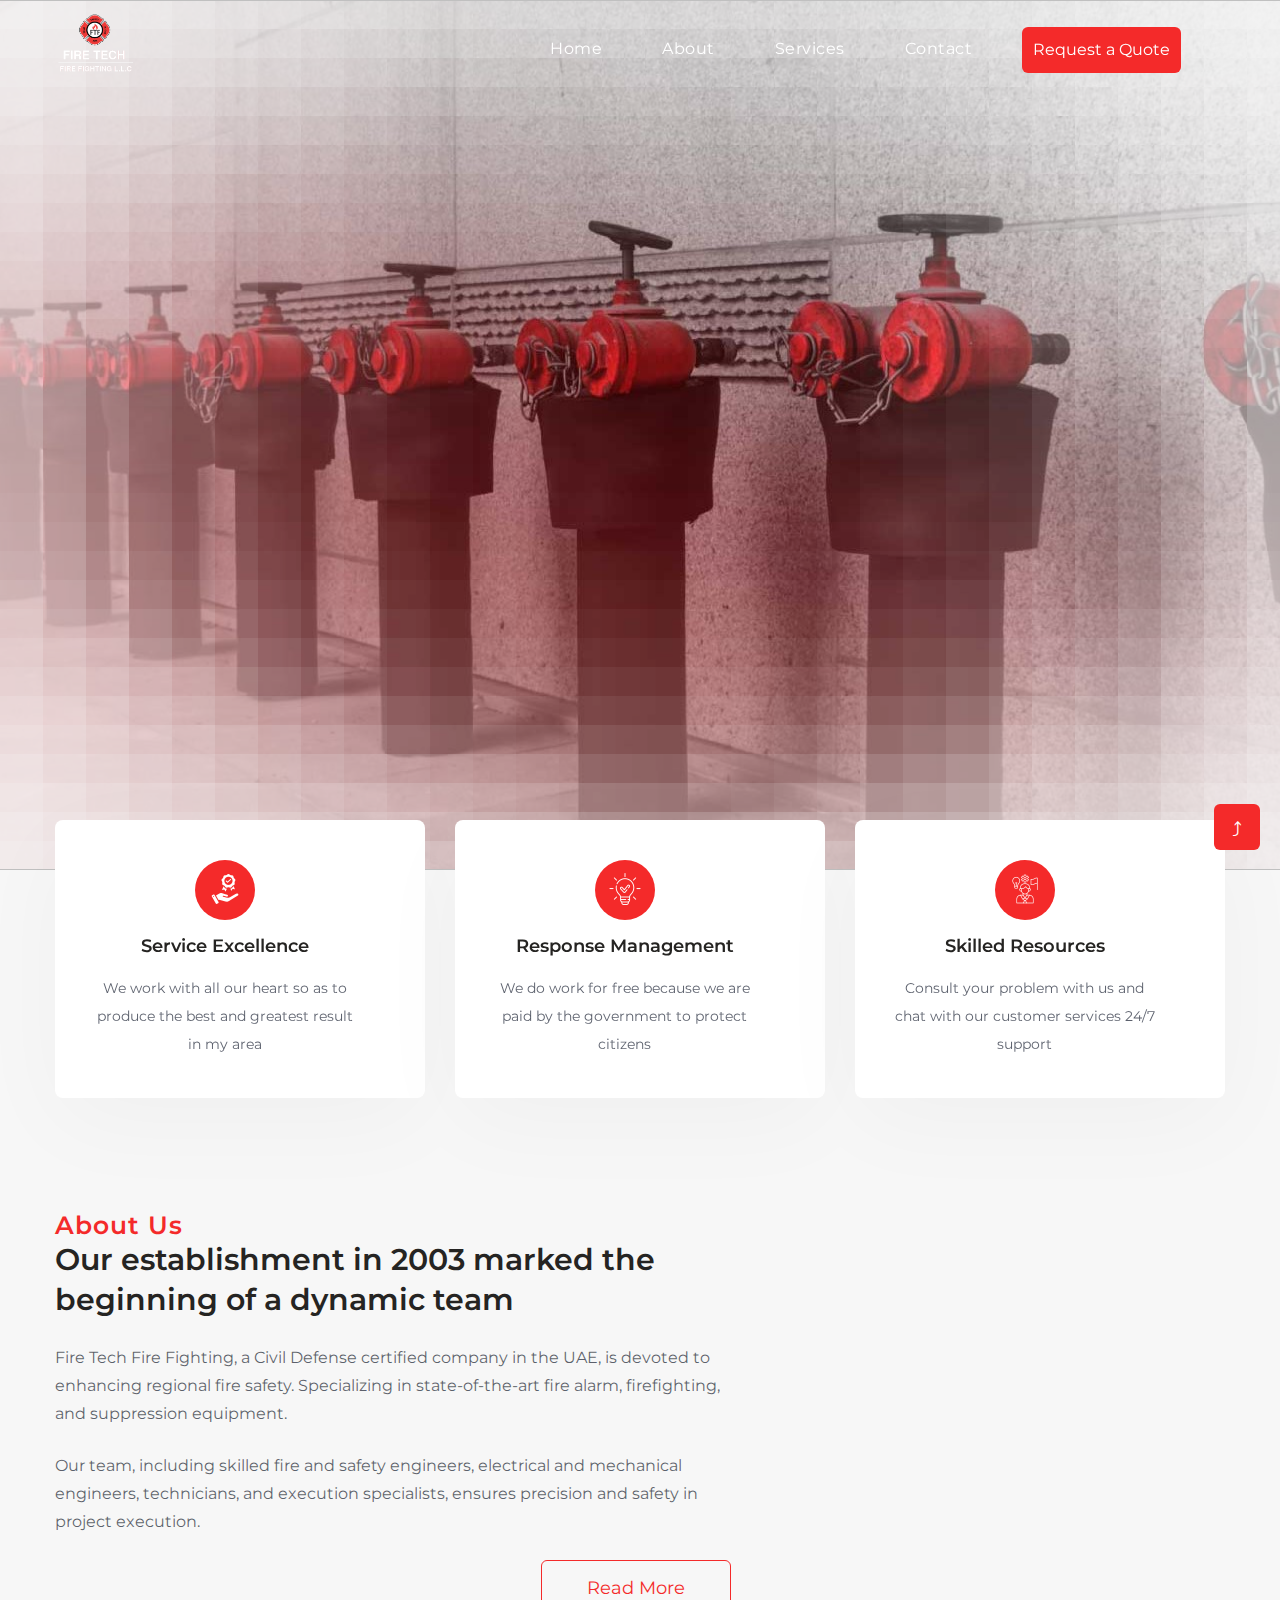
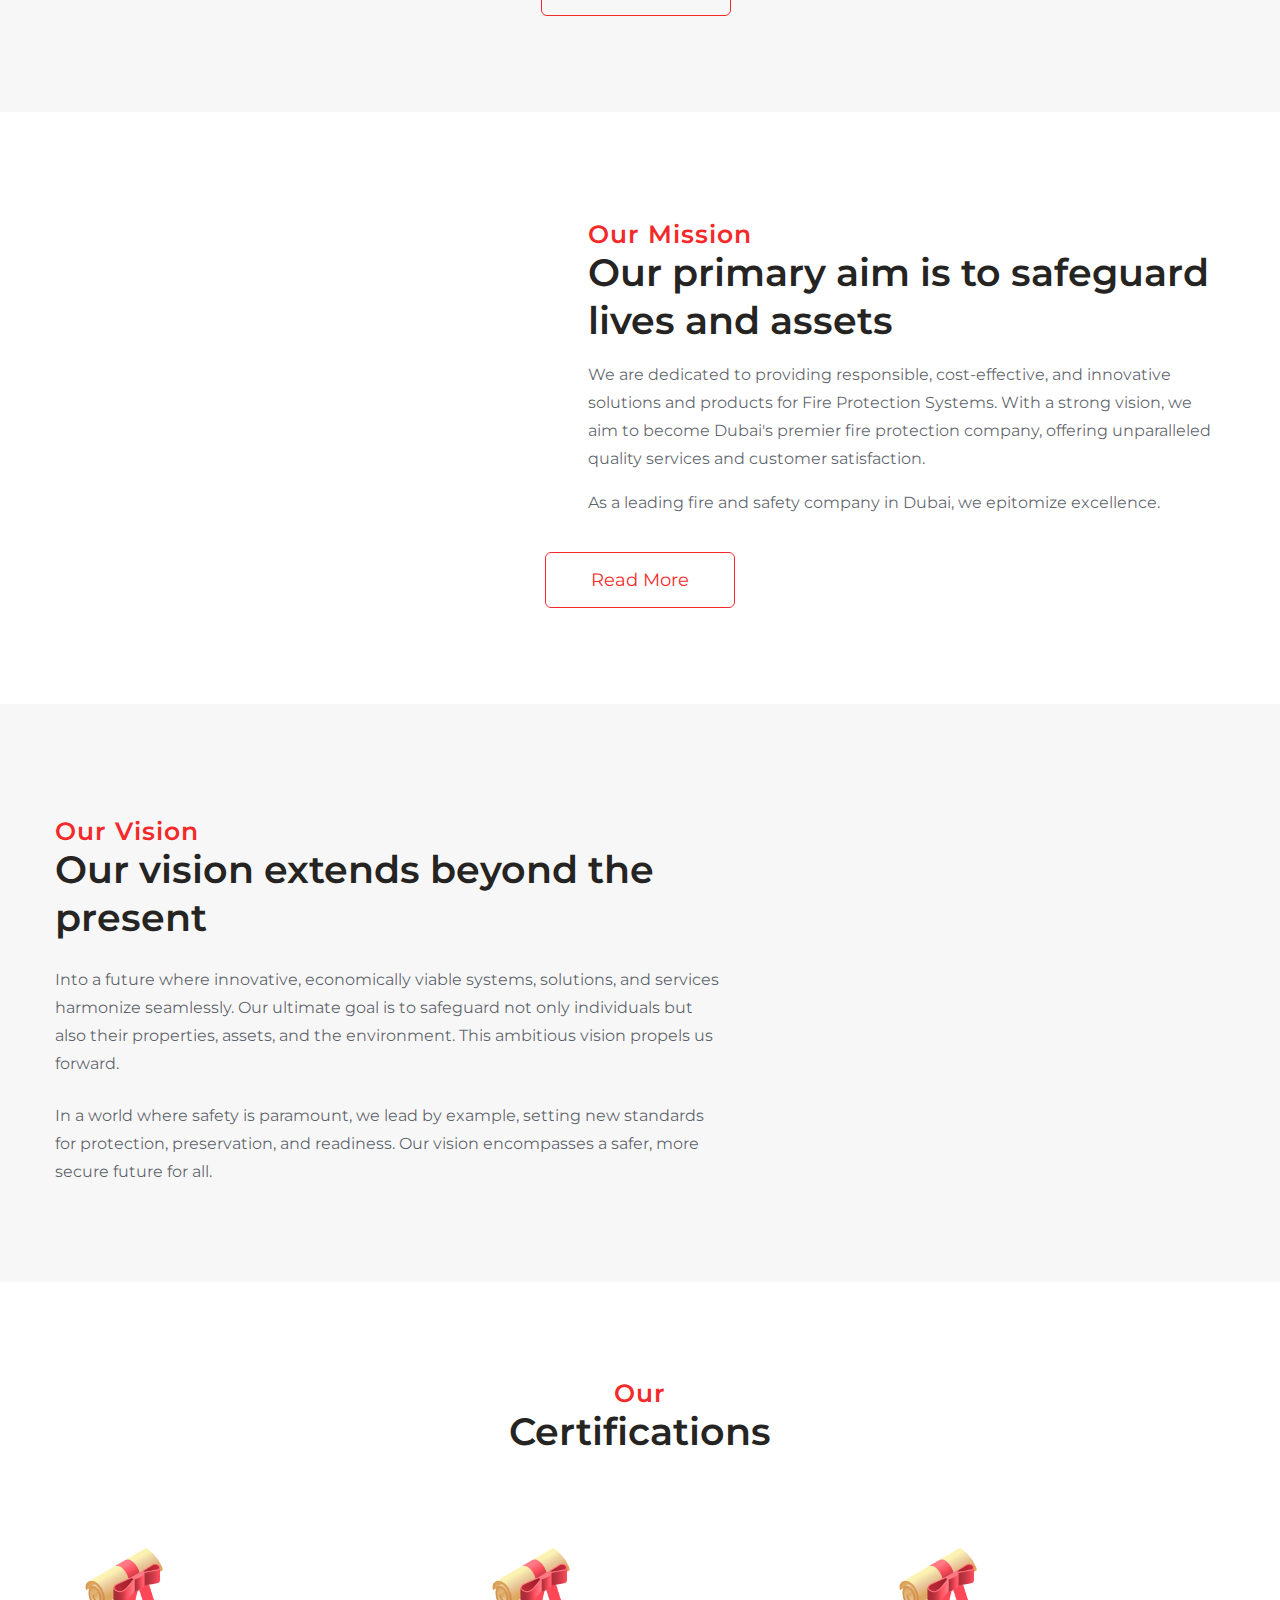
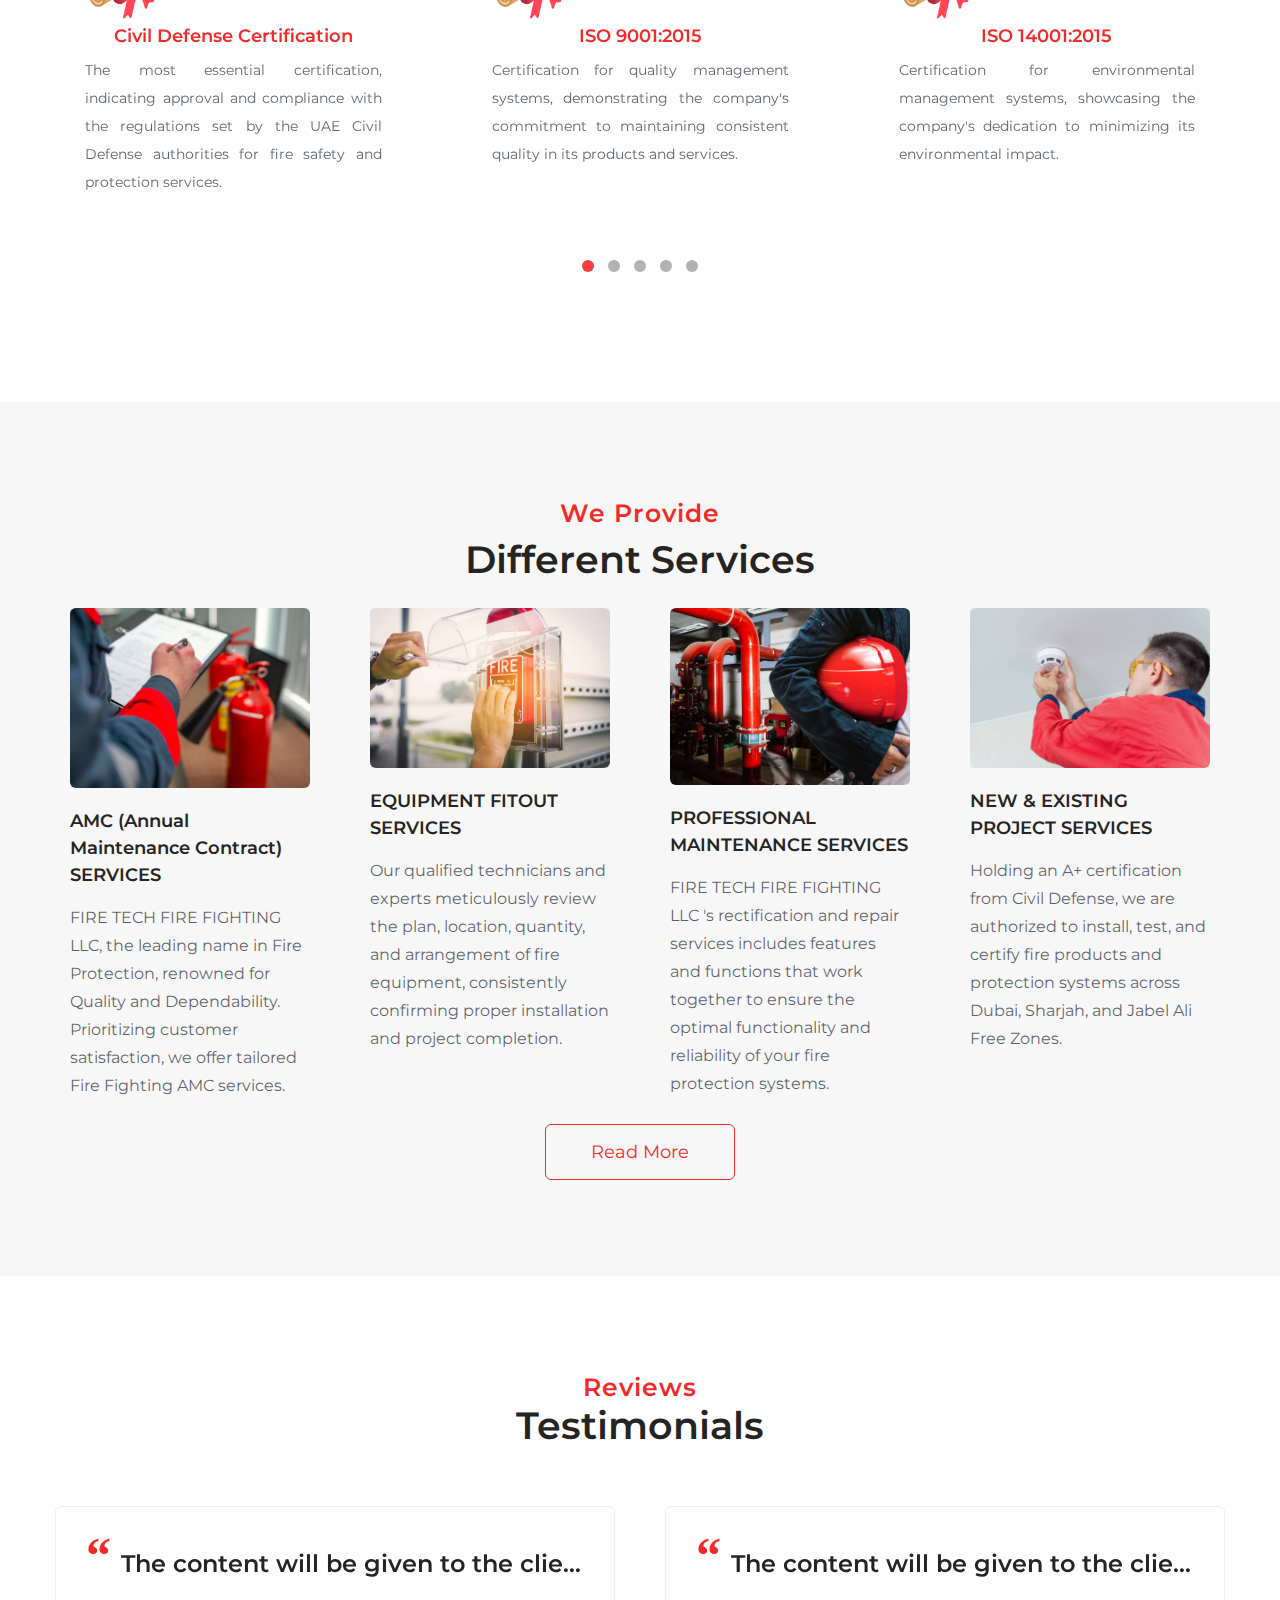
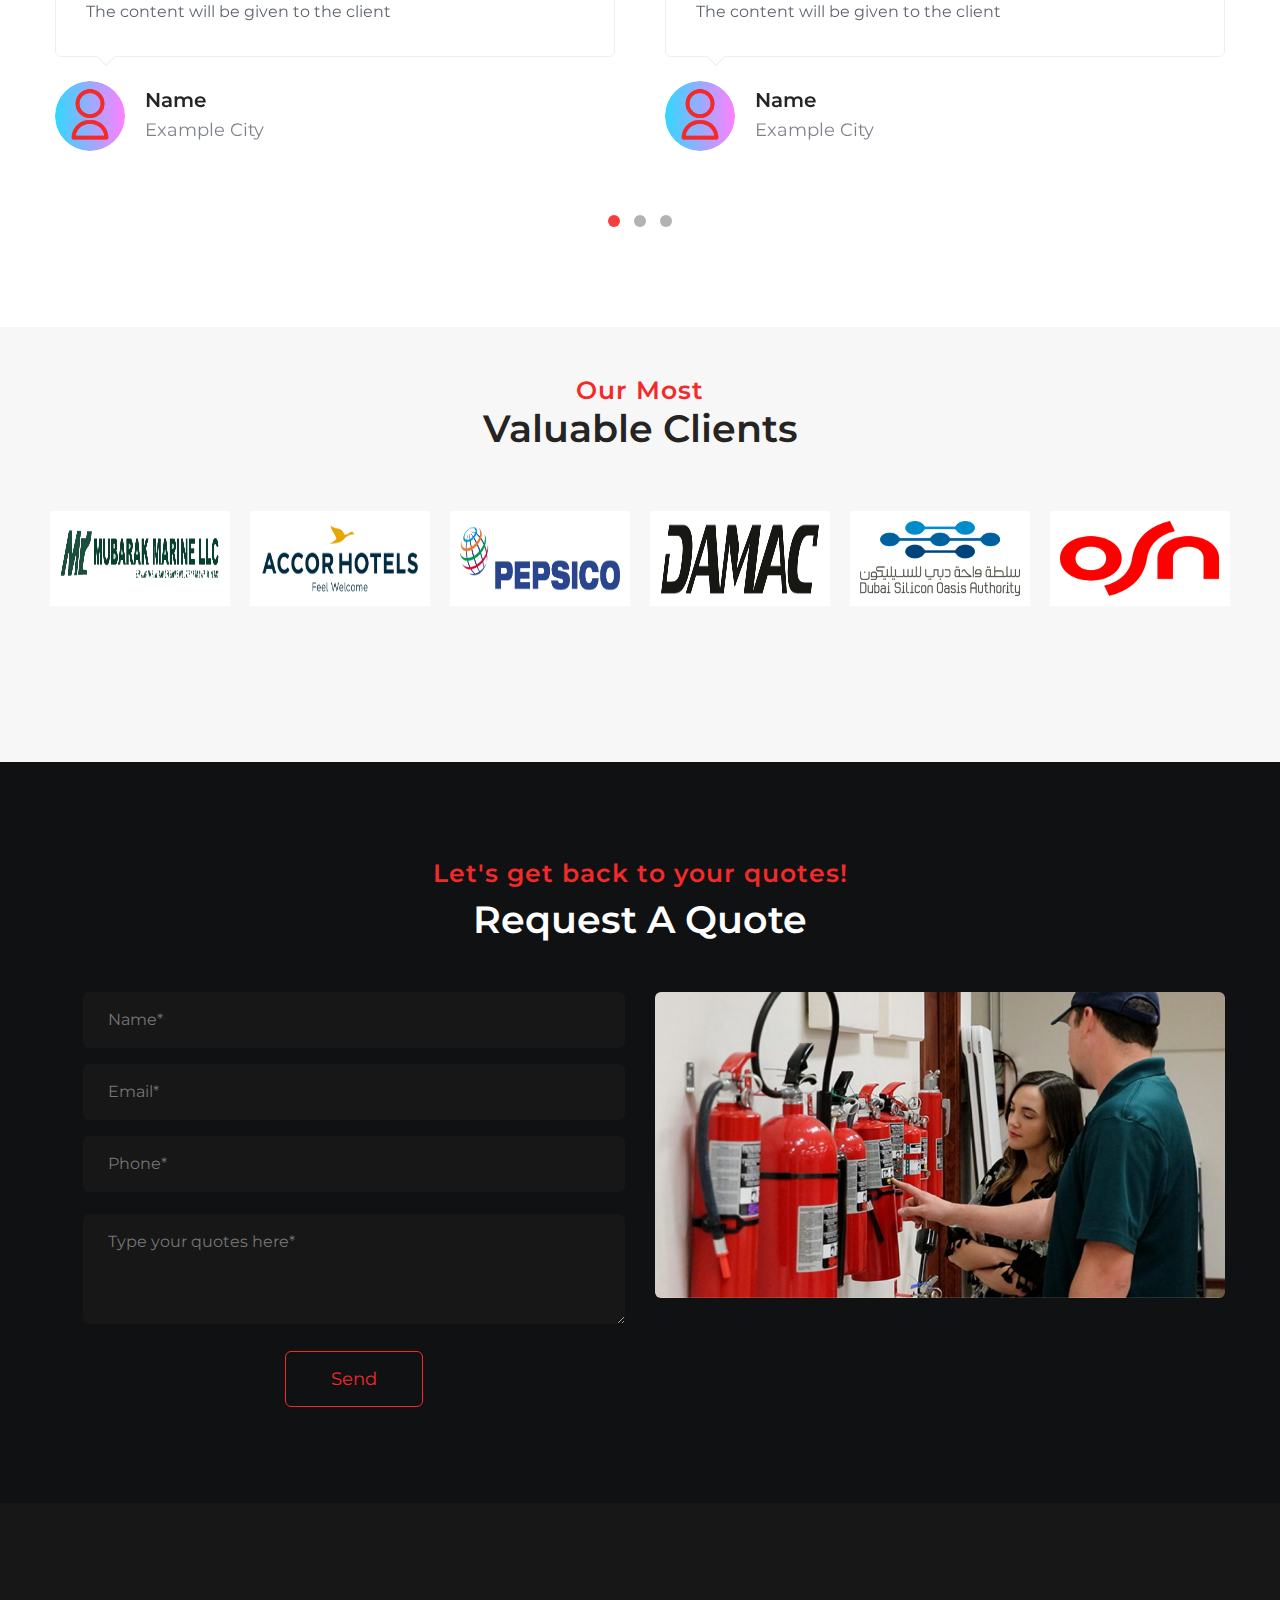
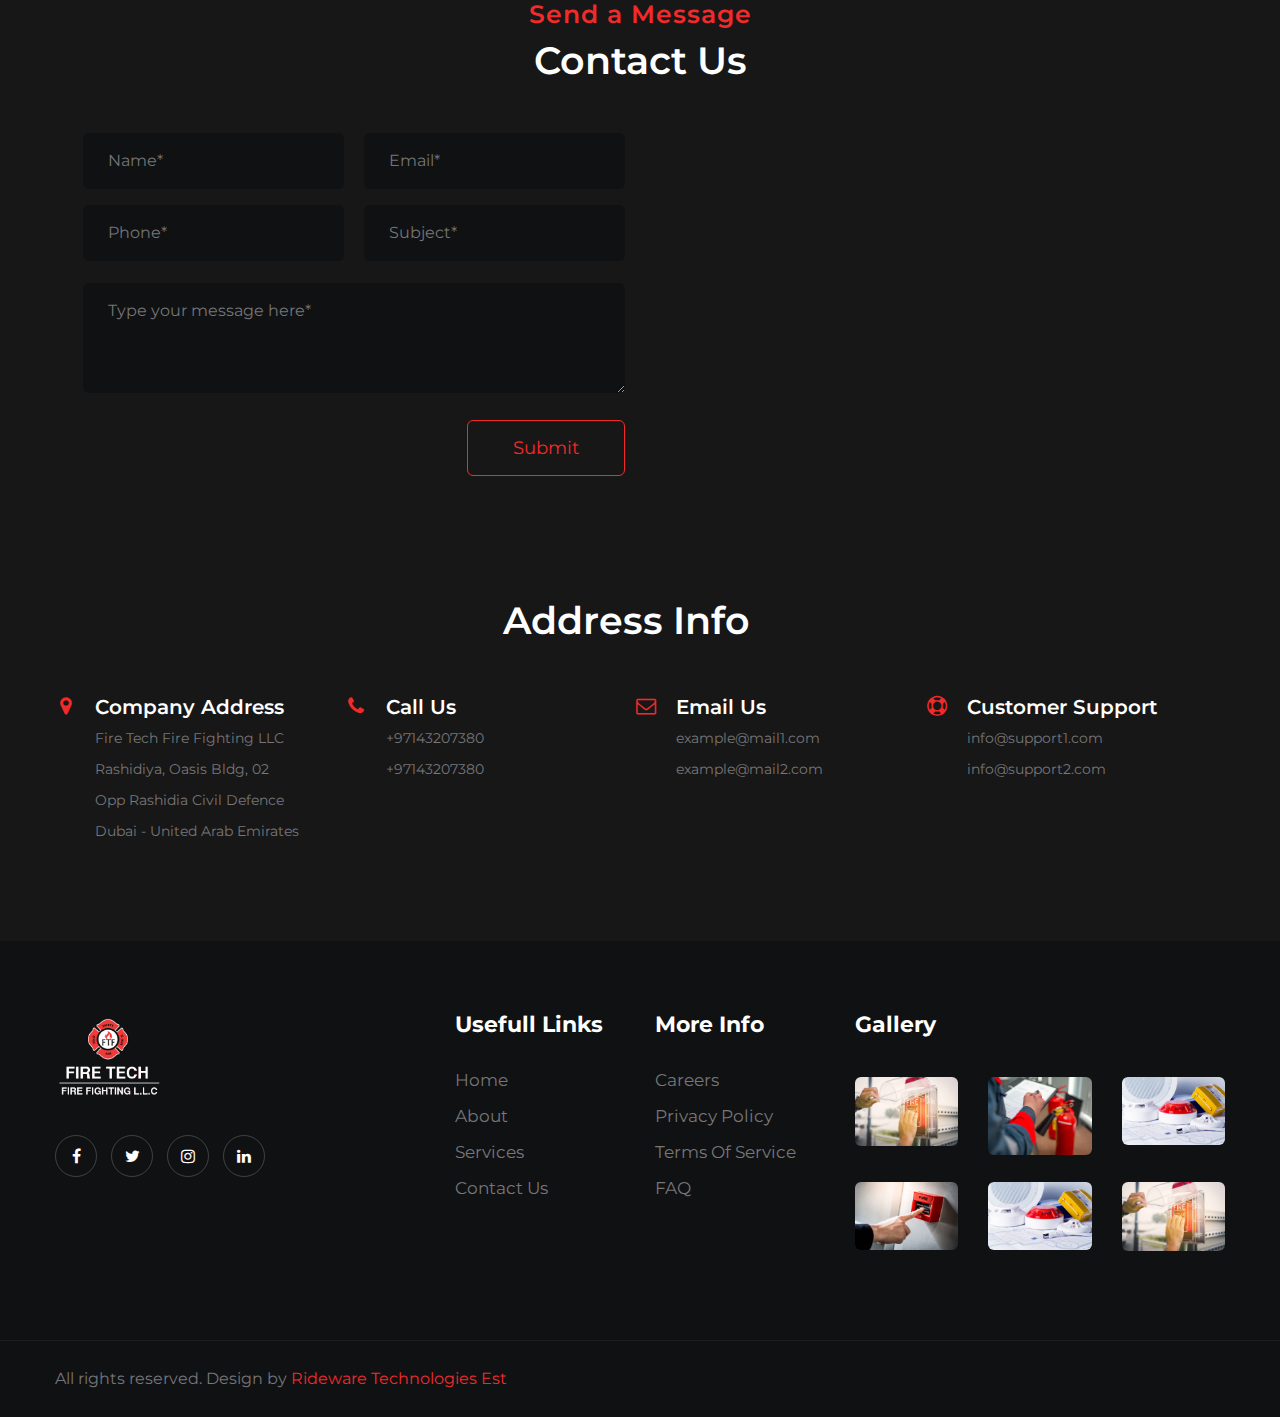
==== index.html @ 585f28ab "First Commit" ====
<!doctype html>
<html lang="zxx">

<head>
  <!-- Required meta tags -->
  <meta charset="utf-8">
  <meta name="viewport" content="width=device-width, initial-scale=1, shrink-to-fit=no">
  <title>FIRE TECH FIRE FIGHTING LLC</title>
  <!-- Template CSS -->
  <link rel="stylesheet" href="assets/css/style-starter.css">
  <link rel="stylesheet" href="assets/css/csshake.css">
  <link rel="stylesheet" href="assets/css/csshake.min.css">
  <link rel="stylesheet" href="assets/css/aos.css">
  <link href='https://fonts.googleapis.com/css?family=Montserrat' rel='stylesheet'>
  <link rel="stylesheet" href="assets/css/animate.css">
  <link rel="stylesheet" type="text/css" href="revolution/rs6.css">
  </head>

<body>
  <!--header-->
  <header id="site-header" class="w3lhny-head fixed-top drop-in-2">
    <div class="container">
      <nav class="navbar navbar-expand-lg stroke px-0">
         
  <a class="navbar-brand" href="index.html">
      <img src="assets/images/FTF.png" alt="Your logo" title="Your logo" style="height:60px;" />
  </a> 
        <button class="navbar-toggler  collapsed bg-gradient" type="button" data-toggle="collapse"
          data-target="#navbarTogglerDemo02" aria-controls="navbarTogglerDemo02" aria-expanded="false"
          aria-label="Toggle navigation">
          <span class="navbar-toggler-icon fa icon-expand fa-bars"></span>
          <span class="navbar-toggler-icon fa icon-close fa-times"></span>
        </button>

        <div class="collapse navbar-collapse" id="navbarTogglerDemo02">
          <ul class="navbar-nav ml-auto">
            <li class="nav-item ">
              <a class="nav-link" href="index.html">Home <span class="sr-only">(current)</span></a>
            </li>
            <li class="nav-item">
              <a class="nav-link" href="#about">About</a>
            </li>
            <li class="nav-item">
              <a class="nav-link" href="#services">Services</a>
            </li>
            <li class="nav-item">
              <a class="nav-link" href="#contact">Contact</a>
            </li>
             <li class="nav-item">
            <a class="btn btn-style btn-white-1  " href="#quote">Request a Quote
            </a>
          </li>
          </ul>
        </div>
                <!-- toggle switch for light and dark theme -->
        <div class="mobile-position">
          <nav class="navigation">
            <div class="theme-switch-wrapper">
              <label class="theme-switch" for="checkbox">
                <input type="checkbox" id="checkbox">
                <div class="mode-container">
                  <i class="gg-sun"></i>
                  <i class="gg-moon"></i>
                </div>
              </label>
            </div>
          </nav>
        </div>
        <!-- //toggle switch for light and dark theme -->
      </nav>
    </div>
  </header>
  <!--/header-->
  <!-- main-slider -->
            
            <div class="pbmit-slider-area">
               <!-- START Restaurant Slider REVOLUTION SLIDER 6.6.12 --><p class="rs-p-wp-fix"></p>
               <rs-module-wrap id="rev_slider_11_1_wrapper" data-alias="restaurant-slider" data-source="gallery" style="visibility:hidden;background:transparent;padding:0;margin:0px auto;margin-top:0;margin-bottom:0;">
                  <rs-module id="rev_slider_11_1" style="" data-version="6.6.12">
                     <rs-slides style="overflow: hidden; position: absolute;">

                        <rs-slide style="position: absolute;" data-key="rs-1" data-title="Slide" data-thumb="revolution/images/restaurant-slide-50x100.jpg" data-anim="p:dark;f:center;" data-in="o:0;sx:1.1;sy:1.1;m:true;row:30;col:30;" data-out="a:false;">
                           <img src="revolution/images/IMG1.jpg" alt="" title="restaurant-slide.jpg" width="1920" height="870" class="rev-slidebg tp-rs-img" data-no-retina>
      <!--
                           --><rs-layer
                              id="slider-1-slide-1-layer-0" 
                              data-type="text"
                              data-rsp_ch="on"
                              data-xy="x:l,l,l,c;xo:30px,30px,30px,0;y:m;yo:-94px,-111px,1px,0;"
                              data-text="w:normal;s:110,90,70,50;l:110,90,70,50;ls:-0.5px,0px,0px,0px;fw:300;a:left,left,left,center;"
                              data-frame_0="y:50,41,31,19;"
                              data-frame_1="st:1000;sp:1000;"
                              data-frame_999="o:0;st:w;"
                              style="z-index:8;"
                           >Reliable Safety   
                           </rs-layer><!--

                           --><rs-layer
                              id="slider-1-slide-1-layer-1" 
                              data-type="image"
                              data-rsp_ch="on"
                              data-xy="x:c;y:m;"
                              data-text="w:normal;s:20,16,12,7;l:0,20,15,9;"
                              data-dim="w:1920px,1585px,1204px,742px;h:['100%','100%','100%','100%'];"
                              data-basealign="slide"
                              data-frame_999="o:0;st:w;"
                              style="z-index:6;"
                           ><img src="revolution/images/restaurant-slider-shadow.png" alt="" class="tp-rs-img" width="1920" height="870" data-no-retina> 
                           </rs-layer><!--

                           --><rs-layer
                              id="slider-1-slide-1-layer-3" 
                              data-type="text"
                              data-rsp_ch="on"
                              data-xy="x:l,l,l,c;xo:30px,30px,30px,0;y:m;yo:22px,-6px,81px,54px;"
                              data-text="w:normal;s:110,90,70,50;l:110,90,70,50;ls:-0.5px,0px,0px,0px;fw:500;a:left,left,left,center;"
                              data-frame_0="y:50,41,31,19;"
                              data-frame_1="st:1000;sp:1000;"
                              data-frame_999="o:0;st:w;"
                              style="z-index:9;"
                           >Gear 
                           </rs-layer><!--

                           --><rs-layer
                              id="slider-1-slide-1-layer-4" 
                              data-type="text"
                              data-color="#dd9f52"
                              data-rsp_ch="on"
                              data-xy="x:l,l,l,c;xo:30px,30px,30px,0;y:m;yo:-194px,-194px,-62px,-52px;"
                              data-text="w:normal;s:40,38,34,32;l:50,48,36,42;fw:700;"
                              data-frame_0="o:1;"
                              data-frame_0_chars="d:5;y:-100%;o:0;rZ:35deg;"
                              data-frame_0_mask="u:t;"
                              data-frame_1="st:500;sp:1000;"
                              data-frame_1_chars="e:power4.inOut;d:10;rZ:0deg;"
                              data-frame_1_mask="u:t;"
                              data-frame_999="o:0;st:w;"
                              style="z-index:7;"
                           >Protecting Lives with 
                           </rs-layer><!--

                           --><rs-layer
                              id="slider-1-slide-1-layer-5" 
                              data-type="text"
                              data-rsp_ch="on"
                              data-xy="xo:50px,41px,30px,18px;y:m;yo:160px,118px,-36px,-22px;"
                              data-text="w:normal;s:22,20,15,9;l:40,38,28,17;ls:20px,20px,15px,9px;"
                              data-frame_0="sX:2;sY:2;"
                              data-frame_0_mask="u:t;"
                              data-frame_1="e:power2.out;st:1000;sp:1000;"
                              data-frame_1_mask="u:t;"
                              data-frame_999="o:0;st:w;"
                              style="z-index:10;text-transform:uppercase;"
                           ><div class="pbmit-spin-text"><div class="pbmit-spin-icon"><i class=" pbmit-base-icon-arrow-right"></i></div><svg xmlns="http://www.w3.org/2000/svg" xmlns:xlink="http://www.w3.org/1999/xlink" version="1.1" viewBox="0 0 200 200"><defs><path d="M0, 100a100, 100 0 1, 0 200, 0a100, 100 0 1, 0 -200, 0" id="txt-path"></path></defs><text><textPath startOffset="0" xlink:href="#txt-path"></textPath></text></svg></div> 
                           </rs-layer><!--
      -->           </rs-slide>

                        <rs-slide style="position: absolute;" data-key="rs-2" data-title="Slide" data-thumb="revolution/images/restaurant-slide-50x100.jpg" data-anim="p:dark;f:center;" data-in="o:0;sx:1.1;sy:1.1;m:true;row:30;col:30;" data-out="a:false;">
                           <img src="revolution/images/IMG3.jpg" alt="" title="restaurant-slide.jpg" width="1920" height="870" class="rev-slidebg tp-rs-img" data-no-retina>
      <!--
                           --><rs-layer
                              id="slider-1-slide-2-layer-0" 
                              data-type="text"
                              data-rsp_ch="on"
                              data-xy="x:l,l,l,c;xo:30px,30px,30px,0;y:m;yo:-94px,-111px,1px,0;"
                              data-text="w:normal;s:110,90,70,50;l:110,90,70,50;ls:-0.5px,0px,0px,0px;fw:300;a:left,left,left,center;"
                              data-frame_0="y:50,41,31,19;"
                              data-frame_1="st:1000;sp:1000;"
                              data-frame_999="o:0;st:w;"
                              style="z-index:8;"
                           >  Fire Safety for a
                           </rs-layer><!--

                           --><rs-layer
                              id="slider-1-slide-2-layer-1" 
                              data-type="image"
                              data-rsp_ch="on"
                              data-xy="x:c;y:m;"
                              data-text="w:normal;s:20,16,12,7;l:0,20,15,9;"
                              data-dim="w:1920px,1585px,1204px,742px;h:['100%','100%','100%','100%'];"
                              data-basealign="slide"
                              data-frame_999="o:0;st:w;"
                              style="z-index:6;"
                           ><img src="revolution/images/restaurant-slider-shadow.png" alt="" class="tp-rs-img" width="1920" height="870" data-no-retina> 
                           </rs-layer><!--

                           --><rs-layer
                              id="slider-1-slide-2-layer-3" 
                              data-type="text"
                              data-rsp_ch="on"
                              data-xy="x:l,l,l,c;xo:30px,30px,30px,0;y:m;yo:22px,-6px,81px,54px;"
                              data-text="w:normal;s:110,90,70,50;l:110,90,70,50;ls:-0.5px,0px,0px,0px;fw:500;a:left,left,left,center;"
                              data-frame_0="y:50,41,31,19;"
                              data-frame_1="st:1000;sp:1000;"
                              data-frame_999="o:0;st:w;"
                              style="z-index:9;"
                           >Secure Tomorrow
                           </rs-layer><!--

                           --><rs-layer
                              id="slider-1-slide-2-layer-4" 
                              data-type="text"
                              data-color="#dd9f52"
                              data-rsp_ch="on"
                              data-xy="x:l,l,l,c;xo:30px,30px,30px,0;y:m;yo:-194px,-194px,-62px,-52px;"
                              data-text="w:normal;s:40,38,34,32;l:50,48,36,42;fw:700;"
                              data-frame_0="o:1;"
                              data-frame_0_chars="d:5;y:-100%;o:0;rZ:35deg;"
                              data-frame_0_mask="u:t;"
                              data-frame_1="st:500;sp:1000;"
                              data-frame_1_chars="e:power4.inOut;d:10;rZ:0deg;"
                              data-frame_1_mask="u:t;"
                              data-frame_999="o:0;st:w;"
                              style="z-index:7;"
                           >Delivering Advanced
                           </rs-layer><!--

                           --><rs-layer
                              id="slider-1-slide-2-layer-5" 
                              data-type="text"
                              data-rsp_ch="on"
                              data-xy="xo:50px,41px,30px,18px;y:m;yo:160px,118px,-36px,-22px;"
                              data-text="w:normal;s:22,20,15,9;l:40,38,28,17;ls:20px,20px,15px,9px;"
                              data-frame_0="sX:2;sY:2;"
                              data-frame_0_mask="u:t;"
                              data-frame_1="e:power2.out;st:1000;sp:1000;"
                              data-frame_1_mask="u:t;"
                              data-frame_999="o:0;st:w;"
                              style="z-index:10;text-transform:uppercase;"
                           ><div class="pbmit-spin-text"><div class="pbmit-spin-icon"><i class=" pbmit-base-icon-arrow-right"></i></div><svg xmlns="http://www.w3.org/2000/svg" xmlns:xlink="http://www.w3.org/1999/xlink" version="1.1" viewBox="0 0 200 200"><defs><path d="M0, 100a100, 100 0 1, 0 200, 0a100, 100 0 1, 0 -200, 0" id="txt-path1"></path></defs><text><textPath startOffset="0" xlink:href="#txt-path1"> Best Quality Foods </textPath></text></svg></div> 
                           </rs-layer><!--
      -->           </rs-slide>

                    <rs-slide style="position: absolute;" data-key="rs-3" data-title="Slide" data-thumb="revolution/images/restaurant-slide-50x100.jpg" data-anim="p:dark;f:center;" data-in="o:0;sx:1.1;sy:1.1;m:true;row:30;col:30;" data-out="a:false;">
                           <img src="revolution/images/IMG2.jpg" alt="" title="restaurant-slide.jpg" width="1920" height="870" class="rev-slidebg tp-rs-img" data-no-retina>
      <!--
                           --><rs-layer
                              id="slider-1-slide-3-layer-0" 
                              data-type="text"
                              data-rsp_ch="on"
                              data-xy="x:l,l,l,c;xo:30px,30px,30px,0;y:m;yo:-94px,-111px,1px,0;"
                              data-text="w:normal;s:110,90,70,50;l:110,90,70,50;ls:-0.5px,0px,0px,0px;fw:300;a:left,left,left,center;"
                              data-frame_0="y:50,41,31,19;"
                              data-frame_1="st:1000;sp:1000;"
                              data-frame_999="o:0;st:w;"
                              style="z-index:8;"
                           >for Your Security
                           </rs-layer><!--

                           --><rs-layer
                              id="slider-1-slide-3-layer-1" 
                              data-type="image"
                              data-rsp_ch="on"
                              data-xy="x:c;y:m;"
                              data-text="w:normal;s:20,16,12,7;l:0,20,15,9;"
                              data-dim="w:1920px,1585px,1204px,742px;h:['100%','100%','100%','100%'];"
                              data-basealign="slide"
                              data-frame_999="o:0;st:w;"
                              style="z-index:6;"
                           ><img src="revolution/images/restaurant-slider-shadow.png" alt="" class="tp-rs-img" width="1920" height="870" data-no-retina> 
                           </rs-layer><!--

                           --><rs-layer
                              id="slider-1-slide-3-layer-3" 
                              data-type="text"
                              data-rsp_ch="on"
                              data-xy="x:l,l,l,c;xo:30px,30px,30px,0;y:m;yo:22px,-6px,81px,54px;"
                              data-text="w:normal;s:110,90,70,50;l:110,90,70,50;ls:-0.5px,0px,0px,0px;fw:500;a:left,left,left,center;"
                              data-frame_0="y:50,41,31,19;"
                              data-frame_1="st:1000;sp:1000;"
                              data-frame_999="o:0;st:w;"
                              style="z-index:9;"
                           > 
                           </rs-layer><!--

                           --><rs-layer
                              id="slider-1-slide-3-layer-4" 
                              data-type="text"
                              data-color="#dd9f52"
                              data-rsp_ch="on"
                              data-xy="x:l,l,l,c;xo:30px,30px,30px,0;y:m;yo:-194px,-194px,-62px,-52px;"
                              data-text="w:normal;s:40,38,34,32;l:50,48,36,42;fw:700;"
                              data-frame_0="o:1;"
                              data-frame_0_chars="d:5;y:-100%;o:0;rZ:35deg;"
                              data-frame_0_mask="u:t;"
                              data-frame_1="st:500;sp:1000;"
                              data-frame_1_chars="e:power4.inOut;d:10;rZ:0deg;"
                              data-frame_1_mask="u:t;"
                              data-frame_999="o:0;st:w;"
                              style="z-index:7;"
                           >Quality Fire Equipment 
                           </rs-layer><!--

                           --><rs-layer
                              id="slider-1-slide-3-layer-5" 
                              data-type="text"
                              data-rsp_ch="on"
                              data-xy="xo:50px,41px,30px,18px;y:m;yo:160px,118px,-36px,-22px;"
                              data-text="w:normal;s:22,20,15,9;l:40,38,28,17;ls:20px,20px,15px,9px;"
                              data-frame_0="sX:2;sY:2;"
                              data-frame_0_mask="u:t;"
                              data-frame_1="e:power2.out;st:1000;sp:1000;"
                              data-frame_1_mask="u:t;"
                              data-frame_999="o:0;st:w;"
                              style="z-index:10;"
                           ><div class="pbmit-spin-text"><div class="pbmit-spin-icon"><i class=" pbmit-base-icon-arrow-right"></i></div><svg xmlns="http://www.w3.org/2000/svg" xmlns:xlink="http://www.w3.org/1999/xlink" version="1.1" viewBox="0 0 200 200"><defs><path d="M0, 100a100, 100 0 1, 0 200, 0a100, 100 0 1, 0 -200, 0" id="txt-path1"></path></defs><text><textPath startOffset="0" xlink:href="#txt-path1"> Best Quality Foods </textPath></text></svg></div> 
                           </rs-layer><!--
      -->           </rs-slide>
                     </rs-slides>
                  </rs-module>
                  <script>
                     
                  </script>
      <script>
            if(typeof revslider_showDoubleJqueryError === "undefined") {function revslider_showDoubleJqueryError(sliderID) {console.log("You have some jquery.js library include that comes after the Slider Revolution files js inclusion.");console.log("To fix this, you can:");console.log("1. Set 'Module General Options' -> 'Advanced' -> 'jQuery & OutPut Filters' -> 'Put JS to Body' to on");console.log("2. Find the double jQuery.js inclusion and remove it");return "Double Included jQuery Library";}}
      </script>
               </rs-module-wrap>
               <!-- END REVOLUTION SLIDER -->
</div>
  <!-- /main-slider -->

  <!-- home page block1 -->
  <section id="about" class="home-services pt-lg-0">
    <div class="container">
      <div class="row">
          <div class="col-lg-4 col-md-6 col-sm-12 ">
          <div class="box-wrap">
            <div class="box-wrap-grid">
              <div class="info">
                <div class="icon">
                <img src="assets/images/service.png">
                </div>
                <h4 class="mt-3">Service Excellence</a></h4>
                <p class="mt-3">We work with all our heart so as to produce the  best and greatest result in my area</p>
              </div>
            </div>            
          </div>
        </div>
        <div class="col-lg-4 col-md-6 col-sm-12 mt-md-0 mt-4 ">
          <div class="box-wrap">
            <div class="box-wrap-grid">
              <div class="info">
                <div class="icon">
               <img src="assets/images/lightbulb.png">
                </div>
                <h4 class="mt-3">Response Management</h4>
                 <p class="mt-3">We do work for free because we are paid by the government to protect citizens</p>
              </div>
            </div>          
          </div>
        </div>
        <div class="col-lg-4 col-md-6 col-sm-12 mt-lg-0 mt-4 ">
          <div class="box-wrap">
            <div class="box-wrap-grid">
              <div class="info">
                <div class="icon">
                <img src="assets/images/skills.png">
                </div>
                <h4 class="mt-3">Skilled Resources</h4>
                <p class="mt-3">Consult your problem with us and chat with our customer services 24/7 support</p>
              </div>
            </div>
            
          </div>
        </div>
      </div>
    </div>
  </section>
  <!-- //home page block1 -->

  <!-- about page about section -->
  <section class="w3l-index3" id="about">
    <div class="midd-w3 py-5">
      <div class="container py-lg-5 py-md-3">
        <div class="row">
          <div class="col-lg-7 mb-lg-0 mb-md-5 mb-4 align-self order-2 order-md-1 mt-3">
            <h6 class="title-subhny">About Us</h6>
            <h3 class="title-left mx-0">Our establishment in 2003 marked the beginning of a dynamic team</h3>
            <p class="mt-md-4 mt-3">Fire Tech Fire Fighting, a Civil Defense certified company in the UAE, is devoted to enhancing regional fire safety. Specializing in state-of-the-art fire alarm, firefighting, and suppression equipment.</p>
            <p class="mt-md-4 mt-3">Our team, including skilled fire and safety engineers, electrical and mechanical engineers, technicians, and execution specialists, ensures precision and safety in project execution.</p>
          </div>
          <div class="col-lg-5 mt-lg-0 mt-4  order-1 order-md-2" data-aos="fade-up"data-aos-easing="linear"data-aos-duration="1500">
            <div class="position-relative">
              <img src="assets/images/inspection.jpg" alt="" class="radius-image-full img-fluid">
            </div>
          </div>
        </div>
        <div class="text-center">
           <a class="btn btn-style btn-primary  mt-4 mr-2" href="#about1"> Read More</a>
        </div>
      </div>
    </div>
  </section>

  <section class="w3l-index2" id="about1">
    <div class="midd-w3 py-5">
      <div class="container py-lg-5 py-md-4 py-2">
        <div class="row">
          <div class="col-lg-5 left-wthree-img" data-aos="fade-up"data-aos-easing="linear"data-aos-duration="1500">
            <div class="position-relative">
              <img src="assets/images/istockphoto.jpg" alt="" class="radius-image-full img-fluid">
            </div>
          </div>
          <div class="col-lg-7 mt-lg-0 mt-5 pl-lg-5 align-self">
            <h6 class="title-subhny">Our Mission</h6>
            <h3 class="title-w3l">Our primary aim is to safeguard lives and assets</h3>
            <p class="mt-3">We are dedicated to providing responsible, cost-effective, and innovative solutions and products for Fire Protection Systems.
              With a strong vision, we aim to become Dubai's premier fire protection company, offering unparalleled quality services and customer satisfaction.
            </p>
            <p class="mt-3">As a leading fire and safety company in Dubai, we epitomize excellence.</p>           
          </div>
        </div>
        <div class="text-center">
         <a href="#about2" class="btn btn-style btn-primary mt-4">Read More</a>
         </div>
      </div>
    </div>
  </section>

    <section class="w3l-index3" id="about2">
    <div class="midd-w3 py-5">
      <div class="container py-lg-5 py-md-3">
        <div class="row">
          <div class="col-lg-7 mb-lg-0 mb-md-5 mb-4 align-self order-2 order-md-1 mt-3">
            <h6 class="title-subhny">Our Vision</h6>
            <h3 class="title-w3l">Our vision extends beyond the present</h3>
            <p class="mt-md-4 mt-3">Into a future where innovative, economically viable systems, solutions, and services harmonize seamlessly. Our ultimate goal is to safeguard not only individuals but also their properties, assets, and the environment. This ambitious vision propels us forward.</p>
            <p class="mt-md-4 mt-3">In a world where safety is paramount, we lead by example, setting new standards <br>for protection, preservation, and readiness. Our vision encompasses a safer, more secure future for all.</p>
          </div>
          <div class="col-lg-5 mt-lg-0 mt-4 order-1 order-md-2" data-aos="fade-up"data-aos-easing="linear"data-aos-duration="1500">
            <div class="position-relative">
              <img src="assets/images/detector.jpg" alt="" class="radius-image-full img-fluid">
            </div>
          </div>
        </div>
      </div>
    </div>
  </section>
  <!-- //about page about section -->

  <!-- certificate section -->
  <section class="w3l-clients-1 w3l-test pb-5">
    <div class="midd-w3 py-5">
      <div class="container py-lg-5 py-md-4 pt-2 pb-5">
        <h6 class="title-subhny text-center">Our</h6>
        <h3 class="title-w3l text-center mb-md-5 mb-4">Certifications</h3>
        <div id="owl-demo22" class="owl-carousel owl-theme mt-4 py-md-2 mb-md-4">
          <div class="item">
            <div class="testimonial-content">
              <div class="testimonial-1">
                <div class="bottom-info">
                <a class="comment-img" href="#url"><img src="assets/images/diploma.png" class="img-responsive"
                    alt="placeholder image"></a>
              </div>
                <h4 class="mt-1">Civil Defense Certification</h4>
                <p class="mt-2"> The most essential certification, indicating approval and compliance 
                with the regulations set by the UAE Civil Defense authorities for fire safety and protection 
                services.</p>
              
              </div>
            </div>
          </div>
             <div class="item">
            <div class="testimonial-content">
              <div class="testimonial-1">
                 <div class="bottom-info">
                <a class="comment-img" href="#url"><img src="assets/images/diploma.png" class="img-responsive"
                    alt="placeholder image"></a>
              </div>
                <h4 class="mt-1">ISO 9001:2015</h4>
                <p class="mt-2"> Certification for quality management systems, demonstrating the company's 
                commitment to maintaining consistent quality in its products and services.</p>
                
              </div>
            </div>
          </div>
            <div class="item">
            <div class="testimonial-content">
              <div class="testimonial-1">
                 <div class="bottom-info">
                <a class="comment-img" href="#url"><img src="assets/images/diploma.png" class="img-responsive"
                    alt="placeholder image"></a>
              </div>
                <h4 class="mt-1">ISO 14001:2015</h4>
                <p class="mt-2">Certification for environmental management systems, showcasing the 
                company's dedication to minimizing its environmental impact.</p>
               
              </div>
            </div>
          </div>
            <div class="item">
            <div class="testimonial-content">
              <div class="testimonial-1">
                 <div class="bottom-info">
                <a class="comment-img" href="#url"><img src="assets/images/diploma.png" class="img-responsive"
                    alt="placeholder image"></a>
              </div>
                <h4 class="mt-1">OHSAS 18001 or ISO 45001</h4>
                <p class="mt-2">Certification for occupational health and safety management 
                systems, highlighting the company's commitment to ensuring a safe work environment for its 
                employees.</p>
                
              </div>
            </div>
          </div>
            <div class="item">
            <div class="testimonial-content">
              <div class="testimonial-1">
                 <div class="bottom-info">
                <a class="comment-img" href="#url"><img src="assets/images/diploma.png" class="img-responsive"
                    alt="placeholder image"></a>
              </div>
                <h4 class="mt-1">ISO 14001:2015</h4>
                <p class="mt-2">Certification for environmental management systems, demonstrating the company's efforts to minimize its environmental footprint.</p>
                
              </div>
            </div>
          </div>
             <div class="item">
            <div class="testimonial-content">
              <div class="testimonial-1">
                 <div class="bottom-info">
                <a class="comment-img" href="#url"><img src="assets/images/diploma.png" class="img-responsive"
                    alt="placeholder image"></a>
              </div>
                <h4 class="mt-1">NFPA Membership</h4>
                <p class="mt-2"> Membership in the National Fire Protection Association, an international 
                organization dedicated to fire safety standards and codes.</p>
                
              </div>
            </div>
          </div>
         <div class="item">
            <div class="testimonial-content">
              <div class="testimonial-1">
                 <div class="bottom-info">
                <a class="comment-img" href="#url"><img src="assets/images/diploma.png" class="img-responsive"
                    alt="placeholder image"></a>
              </div>
                <h4 class="mt-1">UL Listing</h4>
                <p class="mt-2"> Certification from Underwriters Laboratories, signifying that the company's fire 
                protection equipment meets safety and performance standards.</p>
               
              </div>
            </div>
          </div>
             <div class="item">
            <div class="testimonial-content">
              <div class="testimonial-1">
                 <div class="bottom-info">
                <a class="comment-img" href="#url"><img src="assets/images/diploma.png" class="img-responsive"
                    alt="placeholder image"></a>
              </div>
                <h4 class="mt-1">Manufacturer's Certifications</h4>
                <p class="mt-2">Certifications from equipment manufacturers, indicating the 
                company's authorization to install, service, and maintain specific fire safety products.</p>
                
              </div>
            </div>
          </div>
             <div class="item">
            <div class="testimonial-content">
              <div class="testimonial-1">
                 <div class="bottom-info ">
                <a class="comment-img" href="#url"><img src="assets/images/diploma.png" class="img-responsive"
                    alt="placeholder image"></a>
              </div>
                <h4 class="mt-1">Fire Protection Association Membership</h4>
                <p class="mt-2"> Membership in the FPA, which promotes fire safety awareness and best practices.</p>
               
              </div>
            </div>
          </div>
            <div class="item">
            <div class="testimonial-content">
              <div class="testimonial-1">
                 <div class="bottom-info">
                <a class="comment-img" href="#url"><img src="assets/images/diploma.png" class="img-responsive"
                    alt="placeholder image"></a>
              </div>
                <h4 class="mt-1">IOSH Membership</h4>
                <p class="mt-2"> Membership in the Institution of Occupational Safety and Health, 
                demonstrating the company's commitment to workplace safety.</p>
                
              </div>
            </div>
          </div>
             <div class="item">
            <div class="testimonial-content">
              <div class="testimonial-1">
                 <div class="bottom-info">
                <a class="comment-img" href="#url"><img src="assets/images/diploma.png" class="img-responsive"
                    alt="placeholder image"></a>
              </div>
                <h4 class="mt-1">NEBOSH Certification</h4>
                <p class="mt-2"> Certification from the National Examination Board in Occupational Safety 
                and Health, indicating expertise in health and safety management.</p>
                
              </div>
            </div>
          </div>
            <div class="item">
            <div class="testimonial-content">
              <div class="testimonial-1">
                 <div class="bottom-info">
                <a class="comment-img" href="#url"><img src="assets/images/diploma.png" class="img-responsive"
                    alt="placeholder image"></a>
              </div>
                <h4 class="mt-1">Dubai Chamber Membership</h4>
                <p class="mt-2">  Membership in the Dubai Chamber of Commerce and Industry, 
                showcasing the company's involvement in the local business community.</p>
                
              </div>
            </div>
          </div>
             <div class="item">
            <div class="testimonial-content">
              <div class="testimonial-1">
                 <div class="bottom-info">
                <a class="comment-img" href="#url"><img src="assets/images/diploma.png" class="img-responsive"
                    alt="placeholder image"></a>
              </div>
                <h4 class="mt-1">Emergency Response Training Certification</h4>
                <p class="mt-2"> Certifications for training programs related to emergency response, first aid, and firefighting.</p>
                
              </div>
            </div>
          </div>
             <div class="item">
            <div class="testimonial-content">
              <div class="testimonial-1">
                 <div class="bottom-info">
                <a class="comment-img" href="#url"><img src="assets/images/diploma.png" class="img-responsive"
                    alt="placeholder image"></a>
              </div>
                <h4 class="mt-1"> Qualified Fire Safety Engineer</h4>
                <p class="mt-2"> Certification for engineers who specialize in fire safety, demonstrating their expertise in designing and implementing fire protection systems.</p>
                
              </div>
            </div>
          </div>
             <div class="item">
            <div class="testimonial-content">
              <div class="testimonial-1">
                 <div class="bottom-info">
                <a class="comment-img" href="#url"><img src="assets/images/diploma.png" class="img-responsive"
                    alt="placeholder image"></a>
              </div>
                <h4 class="mt-1">Contractor Classification</h4>
                <p class="mt-2"> Classification by the UAE's relevant authorities indicating the 
                company's capability to undertake fire protection and safety projects of a specific size or 
                complexity.</p>
                
              </div>
            </div>
          </div>
        </div>
      </div>
    </div>
  </section>
  <!--  certificate section -->


  <!--services-->
  <section class="w3l-text-11 py-5" id="services">
    <div class="container py-lg-5 py-md-4 py-2">
      <span class="title-subhny text-center mb-2">We Provide</span>
      <h3 class="title-w3l text-center mb-4">Different Services</h3>
      <div class="row text11-content">

        <div class="col-md-3 item mt-lg-0 mt-5">
          <div class="card">
            <div class="card-header p-0 position-relative border-0">
                <img class="card-img-bottom d-block radius-image" src="assets/images/fire-safety.jpg" alt="Card image cap">
            </div>
            <div class="card-body p-0 blog-details">
              <a href="services.html" class="blog-desc">AMC (Annual Maintenance Contract) SERVICES</a>
              <p>FIRE TECH FIRE FIGHTING LLC, the leading name in Fire Protection, renowned for Quality and Dependability. Prioritizing customer satisfaction, we offer tailored Fire Fighting AMC services.</p>
            </div>
          </div>
        </div>

        <div class="col-md-3 item mt-lg-0 mt-5">
          <div class="card">
            <div class="card-header p-0 position-relative border-0">
                <img class="card-img-bottom d-block radius-image" src="assets/images/1680531488179.jpeg" alt="Card image cap">
            </div>
            <div class="card-body p-0 blog-details">
              <a href="services.html" class="blog-desc">EQUIPMENT FITOUT SERVICES</a>
              <p>Our qualified technicians and experts meticulously review the plan, location, quantity, and arrangement of fire equipment, consistently confirming proper installation and project completion.</p>
            </div>
          </div>
        </div>

        <div class="col-md-3 item mt-lg-0 mt-5">
          <div class="card">
            <div class="card-header p-0 position-relative border-0">
                <img class="card-img-bottom d-block radius-image" src="assets/images/fire-protection.jpg" alt="Card image cap">
            </div>
            <div class="card-body p-0 blog-details">
              <a href="services.html" class="blog-desc">PROFESSIONAL MAINTENANCE SERVICES</a>
              <p>FIRE TECH FIRE FIGHTING LLC 's rectification and repair services includes features and functions 
              that work together to ensure the optimal functionality and reliability of your fire protection systems.</p>
            </div>
          </div>
        </div>

        <div class="col-md-3 item mt-lg-0 mt-5">
          <div class="card">
            <div class="card-header p-0 position-relative border-0">
                <img class="card-img-bottom d-block radius-image" src="assets/images/fire-alarm-ceiling.jpg" alt="Card image cap">
            </div>
            <div class="card-body p-0 blog-details">
              <a href="services.html" class="blog-desc">NEW & EXISTING PROJECT SERVICES</a>
              <p>Holding an A+ certification from Civil Defense, we are authorized to install, test, and 
              certify fire products and protection systems across Dubai, Sharjah, and Jabel Ali Free Zones.</p>
            </div>
          </div>
        </div> 
      </div>
      <div class="text-center">
      <a href="services.html" class="btn btn-style btn-primary mt-lg-4 mt-4 justify-content-center">Read More </a>
      </div>
    </div>
  </section>
   <!--services-->

  <!-- testimonials section -->
  <section class="w3l-clients w3l-test pb-5" id="testimonials">
    <div class="midd-w3 py-5">
      <div class="container py-lg-5 py-md-4 pt-2 pb-5">
        <h6 class="title-subhny text-center">Reviews</h6>
        <h3 class="title-w3l text-center mb-md-5 mb-4">Testimonials</h3>
        <div id="owl-demo2" class="owl-carousel owl-theme mt-4 py-md-2 mb-md-4">
          <div class="item">
            <div class="testimonial-content">
              <div class="testimonial">
                <blockquote>
                  <q>The content will be given to the client</q>
                </blockquote>
                <p>The content will be given to the client</p>
              </div>
              <div class="bottom-info mt-4">
                <a class="comment-img" href="#url"><img src="assets/images/user.png" class="img-responsive"
                    alt="placeholder image"></a>
                <div class="people-info align-self">
                  <h3>Name</h3>
                  <p class="identity">Example City</p>
                </div>
              </div>
            </div>
          </div>
          <div class="item">
            <div class="testimonial-content">
              <div class="testimonial">
                <blockquote>
                  <q>The content will be given to the client</q>
                </blockquote>
                <p>The content will be given to the client</p>
              </div>
              <div class="bottom-info mt-4">
                <a class="comment-img" href="#url"><img src="assets/images/user.png" class="img-responsive"
                    alt="placeholder image"></a>
                <div class="people-info align-self">
                  <h3>Name</h3>
                  <p class="identity">Example City</p>
                </div>
              </div>
            </div>
          </div>
          <div class="item">
            <div class="testimonial-content">
              <div class="testimonial">
                <blockquote>
                  <q>The content will be given to the client</q>
                </blockquote>
                <p>The content will be given to the client</p>
              </div>
              <div class="bottom-info mt-4">
                <a class="comment-img" href="#url"><img src="assets/images/user.png" class="img-responsive"
                    alt="placeholder image"></a>
                <div class="people-info align-self">
                  <h3>Name</h3>
                  <p class="identity">Example City</p>
                </div>
              </div>
            </div>
          </div>
          <div class="item">
            <div class="testimonial-content">
              <div class="testimonial">
                <blockquote>
                  <q>The content will be given to the client</q>
                </blockquote>
                <p>The content will be given to the client</p>
              </div>
              <div class="bottom-info mt-4">
                <a class="comment-img" href="#url"><img src="assets/images/user.png" class="img-responsive"
                    alt="placeholder image"></a>
                <div class="people-info align-self">
                  <h3>Name</h3>
                  <p class="identity">Example City</p>
                </div>
              </div>
            </div>
          </div>
          <div class="item">
            <div class="testimonial-content">
              <div class="testimonial">
                <blockquote>
                  <q>The content will be given to the client</q>
                </blockquote>
                <p>The content will be given to the client</p>
              </div>
              <div class="bottom-info mt-4">
                <a class="comment-img" href="#url"><img src="assets/images/user.png" class="img-responsive"
                    alt="placeholder image"></a>
                <div class="people-info align-self">
                  <h3>Name</h3>
                  <p class="identity">Example City</p>
                </div>
              </div>
            </div>
          </div>
          <div class="item">
            <div class="testimonial-content">
              <div class="testimonial">
                <blockquote>
                  <q>The content will be given to the client</q>
                </blockquote>
                <p>The content will be given to the client</p>
              </div>
              <div class="bottom-info mt-4">
                <a class="comment-img" href="#url"><img src="assets/images/user.png" class="img-responsive"
                    alt="placeholder image"></a>
                <div class="people-info align-self">
                  <h3>Name</h3>
                  <p class="identity">Example City</p>
                </div>
              </div>
            </div>
          </div>
        </div>
      </div>
    </div>
  </section>
  <!-- //testimonials section -->

<!--clients-->
<section class="client-section pb-5 ">
    <div class="container py-lg-5 py-md-4 py-2">
        <h6 class="title-subhny text-center">Our Most</h6>
        <h3 class="title-w3l text-center mb-md-5 mb-4">Valuable Clients</h3>     

 <div class="row">
<div class="owl-carousel owl-theme client-logo " id="client-logo">
  
  <div class="item  ">
     <a href="#"><img src="assets/images/fire tecch clients/1280px-OSN_2020_logo.svg - Copy.png" class="img-responsive" alt="client-logo"></a>
                    </div>

    <div class="item">
       <a href="#"><img src="assets/images/fire tecch clients/dubai-silicon-oasis-authority-logo-1682B500A6-seeklogo.com - Copy.png" class="img-responsive" alt="client-logo"></a>
                    </div>
  
  <div class="item ">
     <a href="#"><img src="assets/images/fire tecch clients/2560px-Damac_logo.svg - Copy.png" class="img-responsive" alt="client-logo"></a>
                    </div>
  
  <div class="item">
       <a href="#"><img src="assets/images/fire tecch clients/PepsiCo_logo copy.png" class="img-responsive" alt="client-logo"></a>
                    </div>
  
   <div class="item ">
     <a href="#"><img src="assets/images/fire tecch clients/Accor_Hotels_logo - Copy.png" class="img-responsive" alt="client-logo"></a>
                    </div>

    <div class="item">
       <a href="#"><img src="assets/images/fire tecch clients/mubarak_marine_llc copy.png" class="img-responsive" alt="client-logo"></a>
                    </div>
    <div class="item">
       <a href="#"><img src="assets/images/fire tecch clients/imageee.png" class="img-responsive" alt="client-logo"></a>
                    </div>
  
   <div class="item ">
      <a href="#"><img src="assets/images/fire tecch clients/altayer - Copy.png" class="img-responsive" alt="client-logo"></a>
                    </div>
  
   <div class="item">
      <a href="#"><img src="assets/images/fire tecch clients/arabtec - Copy.jpg" class="img-responsive" alt="client-logo"></a>
                    </div>
  
   <div class="item">
       <a href="#"><img src="assets/images/fire tecch clients/conras - Copy.png" class="img-responsive" alt="client-logo"></a>
                    </div>
               

   <div class="item">
       <a href="#"><img src="assets/images/fire tecch clients/dubai custom - Copy.png" class="img-responsive" alt="client-logo"></a>
                    </div>
             
   <div class="item">
       <a href="#"><img src="assets/images/fire tecch clients/emaar-logo-80AF2DF42B-seeklogo.com copy - Copy.png" class="img-responsive" alt="client-logo"></a>
                    </div>
              

   <div class="item">
       <a href="#"><img src="assets/images/fire tecch clients/Emrill copy.png" class="img-responsive" alt="client-logo"></a>
                    </div>
        

   <div class="item">
       <a href="#"><img src="assets/images/fire tecch clients/gargash-hospital-logo copy.png" class="img-responsive" alt="client-logo"></a>
                    </div>
               
   <div class="item">
       <a href="#"><img src="assets/images/fire tecch clients/medium-192249727493157435 copy.png" class="img-responsive" alt="client-logo"></a>
                    </div>
         
   <div class="item">
       <a href="#"><img src="assets/images/fire tecch clients/nakheel-properties-logo-304D1967B5-seeklogocom.png" class="img-responsive" alt="client-logo"></a>
                    </div>            

   <div class="item">
       <a href="#"><img src="assets/images/fire tecch clients/stratum.png" class="img-responsive" alt="client-logo"></a>
                    </div>
               

   <div class="item">
       <a href="#"><img src="assets/images/fire tecch clients/UAE NOC copy.jpg" class="img-responsive" alt="client-logo"></a>
                    </div>
                
   <div class="item">
       <a href="#"><img src="assets/images/fire tecch clients/vox-cinema-logo-6A5CBBE210-seeklogocom.png" class="img-responsive" alt="client-logo"></a>
                    </div>

   </div>
</div>
</div>
</section>
<!--clients-->

<!--Quotes-->
<section class="w3l-quote-2 py-5" id="quote">
  <div class="container py-lg-5 py-md-4 py-2">
    <span class="title-subhny mb-2 text-center">Let's get back to your quotes!</span>
    <h3 class="title-w3l mb-5 text-center">Request A Quote</h3>
      <div class="contact-grids-1 d-grid">
          <div class="contact-right">
              <form action="https://sendmail.w3layouts.com/submitForm" method="post" class="signin-form">
                  <div class="input-grids">

                      <input type="text" name="w3lName" id="w3lName" placeholder="Name*" class="contact-input"
                          required="" />
                      <input type="email" name="w3lSender" id="w3lSender" placeholder="Email*"
                          class="contact-input" required="" />
                      <input type="text" name="w3lPhone" id="w3lPhone" placeholder="Phone*" class="contact-input"
                          required="" />                
                  <div class="form-input">
                      <textarea name="w3lMessage" id="w3lMessage" placeholder="Type your quotes here*"
                          required=""></textarea>
                  </div>

                  <div class="form-buttonhny input-grids text-lg-center">
                      <intput type="Submit" class="btn btn-style btn-primary contact-input">Send</button>
                  </div>
                  </div>
              </form>
          </div>
          <div class="contact-left-img">
              <div class="map-iframe">
              <img src="assets/images/shutterstock_15.jpg" class="img-fluid radius-image" alt="">
            </div>
          </div>
      </div>
    </div>
</section>
<!--Quotes-->

 <!-- /contact-section -->
<section class="w3l-contact-2 py-5" id="contact">
  <div class="container py-lg-5 py-md-4 py-2">
    <span class="title-subhny mb-2 text-center">Send a Message</span>
    <h3 class="title-w3l mb-5 text-center">Contact Us</h3>
      <div class="contact-grids d-grid">
          <div class="contact-right">
              <form action="https://sendmail.w3layouts.com/submitForm" method="post" class="signin-form">
                  <div class="input-grids">

                      <input type="text" name="w3lName" id="w3lName" placeholder="Name*" class="contact-input"
                          required="" />
                      <input type="email" name="w3lSender" id="w3lSender" placeholder="Email*"
                          class="contact-input" required="" />
                      <input type="text" name="w3lPhone" id="w3lPhone" placeholder="Phone*" class="contact-input"
                          required="" />
                      <input type="text" name="w3lSubect" id="w3lSubect" placeholder="Subject*" class="contact-input"
                          required="" />
                  </div>
                  <div class="form-input">
                      <textarea name="w3lMessage" id="w3lMessage" placeholder="Type your message here*"
                          required=""></textarea>
                  </div>
                  <div class="form-buttonhny text-lg-right ">
                      <button class="btn btn-style btn-primary">Submit</button>
                  </div>
              </form>
          </div>
             <div class="contact-left-img">
            <div class="map-iframe">
          <iframe src="https://www.google.com/maps/embed?pb=!1m18!1m12!1m3!1d3609.4155556302976!2d55.373235074521105!3d25.222924830659775!2m3!1f0!2f0!3f0!3m2!1i1024!2i768!4f13.1!3m3!1m2!1s0x3e5f67a9ba1363f1%3A0xe4499a3669588771!2sFire%20Tech%20Fire%20Fighting%20LLC!5e0!3m2!1sen!2sin!4v1693036082778!5m2!1sen!2sin"
              width="100%" height="400" frameborder="0" style="border: 0px;" allowfullscreen=""></iframe>
        </div>
          </div>
      </div>

      <div class="contact-left mt-3 pt-lg-5">
         <h3 class="title-w3l mb-3 text-center">Address Info</h3>
        <div class="cont-details">
            <div class="cont-top margin-up">
                <div class="cont-left text-center">
                    <span class="fa fa-map-marker"></span>
                </div>
                <div class="cont-right">
                    <h6>Company Address</h6>
                    <p>Fire Tech Fire Fighting LLC</p>
                    <p>Rashidiya, Oasis Bldg, 02</p>
                    <p>Opp Rashidia Civil Defence</p>
                    <p>Dubai - United Arab Emirates</p>
                </div>
            </div>
            <div class="cont-top margin-up">
                <div class="cont-left text-center">
                    <span class="fa fa-phone"></span>
                </div>
                <div class="cont-right">
                    <h6>Call Us</h6>
                    <p><a href="tel:+1(21) 343 5677">+97143207380</a></p>
                    <p><a href="tel:+1(21) 343 5678">+97143207380</a></p>
                </div>
            </div>
            <div class="cont-top margin-up">
                <div class="cont-left text-center">
                    <span class="fa fa-envelope-o"></span>
                </div>
                <div class="cont-right">
                    <h6>Email Us</h6>
                    <p><a href="mailto:example@mail.com" class="mail">example@mail1.com</a></p>
                    <p><a href="mailto:example@mail2.com" class="mail">example@mail2.com</a></p>
                </div>
            </div>
            <div class="cont-top margin-up">
                <div class="cont-left text-center">
                    <span class="fa fa-life-ring"></span>
                </div>
                <div class="cont-right">
                    <h6>Customer Support</h6>
                    <p><a href="mailto:info@support.com" class="mail">info@support1.com</a></p>
                    <p><a href="mailto:info@support2.com" class="mail">info@support2.com</a></p>
                </div>
            </div>
        </div>
        </div>
    </div>
</section>

<!-- //contact-section -->

  <!-- footer -->
  <footer class="w3l-footer-29-main" >
    <div class="footer-29-w3l py-5">
      <div class="container py-lg-4">
        <div class="row footer-top-29">
          <div class="col-lg-4 col-md-6 col-sm-7 footer-list-29 footer-1 pr-lg-5">
            <div class="footer-logo mb-3">
               <a class="navbar-brand" href="index.html">
      <img src="assets/images/FTF.png" alt="Your logo" title="Your logo" style="height:80px;" />
  </a> 

            </div>
            <div class="main-social-footer-29 mt-4">
              <a href="#facebook" class="facebook"><span class="fa fa-facebook"></span></a>
              <a href="#twitter" class="twitter"><span class="fa fa-twitter"></span></a>
              <a href="#instagram" class="instagram"><span class="fa fa-instagram"></span></a>
              <a href="#linkedin" class="linkedin"><span class="fa fa-linkedin"></span></a>
            </div>
          </div>
          <div class="col-lg-2 col-md-6 col-sm-5 col-6 footer-list-29 footer-2 mt-sm-0 mt-5">

            <ul>
              <h6 class="footer-title-29">Usefull Links</h6>
              <li><a href="index.html">Home</a></li>
              <li><a href="#about">About</a></li>
              <li><a href="#services">Services</a></li>
              <li><a href="#contact">Contact us</a></li>
            </ul>
          </div>
          <div class="col-lg-2 col-md-6 col-sm-5 col-6 footer-list-29 footer-3 mt-lg-0 mt-5">
            <h6 class="footer-title-29">More Info</h6>
            <ul>
              <li><a href="#">Careers</a></li>
              <li><a href="privacy.html">Privacy Policy</a></li>
              <li><a href="terms.html">Terms of Service</a></li>
              <li><a href="faq.html">FAQ</a></li>
            </ul>
          </div>
          <div class="col-lg-4 col-md-6 col-sm-7 footer-list-29 footer-4 mt-lg-0 mt-5">
            <h6 class="footer-title-29">Gallery
            </h6>

            <ul class="w3linst-imgs row">
              <li class="col-4"><a href="#"><img src="assets/images/1680531488179.jpeg" alt="" class="radius-image img-fluid"></a>
              </li>
              <li class="col-4"><a href="#"><img src="assets/images/fire-safety.jpg" alt="" class="radius-image img-fluid"></a>
              </li>
              <li class="col-4"><a href="#"><img src="assets/images/istockphoto1.jpg" alt="" class="radius-image img-fluid"></a>
              </li>
              <li class="col-4"><a href="#"><img src="assets/images/istockphoto.jpg" alt="" class="radius-image img-fluid"></a>
              </li>
              <li class="col-4"><a href="#"><img src="assets/images/istockphoto1.jpg" alt="" class="radius-image img-fluid"></a>
              </li>
              <li class="col-4"><a href="#"><img src="assets/images/1680531488179.jpeg" alt="" class="radius-image img-fluid"></a>
              </li>

            </ul>

          </div>
        </div>
      </div>
    </div>
    <!-- //footer -->

    <!-- copyright -->
    <section class="w3l-copyright">
      <div class="container">
        <div class="row bottom-copies">
          <p class="col-lg-8 copy-footer-29">All rights reserved. Design by <a
              href="#" target="_blank">
              Rideware Technologies Est</a></p>

        </div>
      </div>
    </section>
    <!-- move top -->
    <button onclick="topFunction()" id="movetop" title="Go to top">
      &#10548;
    </button>
    <script>
      // When the user scrolls down 20px from the top of the document, show the button
      window.onscroll = function () {
        scrollFunction()
      };

      function scrollFunction() {
        if (document.body.scrollTop > 20 || document.documentElement.scrollTop > 20) {
          document.getElementById("movetop").style.display = "block";
        } else {
          document.getElementById("movetop").style.display = "none";
        }
      }

      // When the user clicks on the button, scroll to the top of the document
      function topFunction() {
        document.body.scrollTop = 0;
        document.documentElement.scrollTop = 0;
      }
    </script>
    <!-- /move top -->
  </footer>

  <!-- //copyright -->
  <!-- Template JavaScript -->
  <script src="assets/js/jquery-3.3.1.min.js"></script>
  <script src="assets/js/theme-change.js"></script>
  <!-- owlcarousel -->
  <!-- owl carousel -->
  <script src="assets/js/owl.carousel.js"></script>
  <!-- script for banner slider-->
  <script>
    $(document).ready(function () {
      $('.owl-one').owlCarousel({
        loop: true,
        margin: 0,
        nav: false,
        responsiveClass: true,
        autoplay: true,
        autoplayTimeout: 5000,
        autoplaySpeed: 1000,
        autoplayHoverPause: false,
        responsive: {
          0: {
            items: 1
          },
          480: {
            items: 1
          },
          667: {
            items: 1
          },
          1000: {
            items: 1
          }
        }
      })
    })
  </script>
  <!-- //script -->
  <!-- script for tesimonials carousel slider -->
  <script>
    $(document).ready(function () {
      $("#owl-demo2").owlCarousel({
        loop: true,
        nav: false,
        margin: 50,
        autoplay:true,
        responsiveClass: true,
        responsive: {
          0: {
            items: 1,
            nav: false
          },
          736: {
            items: 1,
            nav: false
          },
          991: {
            items: 2,
            margin: 30,
            nav: false
          },
          1080: {
            items: 2,
            nav: false
          }
        }
      })
    })
  </script>
  <!-- //script for tesimonials carousel slider -->

<!-- script for certificate carousel slider -->
  <script>
    $(document).ready(function () {
      $("#owl-demo22").owlCarousel({
        loop: true,
        nav: false,
        margin: 50,
        autoplay:true,
        autoplaySpeed: 2000,
        autoplayHoverPause: true,
        responsiveClass: true,
        responsive: {
          0: {
            items: 1,
            nav: false
          },
          736: {
            items: 1,
            nav: false
          },
          991: {
            items: 2,
            margin: 30,
            nav: false
          },
          1080: {
            items: 3,
            nav: false
          }
        }
      })
    })
  </script>
  <!-- //script for certificate carousel slider -->

  <!-- owl carousel -->

  <!-- script for tesimonials carousel slider -->
  <script>
    $(document).ready(function () {
      $("#owl-demo2").owlCarousel({
        loop: true,
        margin: 20,
        nav: false,
        responsiveClass: true,
        responsive: {
          0: {
            items: 1,
            nav: false
          },
          1000: {
            items: 1,
            nav: false,
            loop: false
          }
        }
      })
    })
  </script>
  <!-- //script for tesimonials carousel slider -->

  <!-- stats number counter-->
  <script src="assets/js/jquery.waypoints.min.js"></script>
  <script src="assets/js/jquery.countup.js"></script>
  <script>
    $('.counter').countUp();
  </script>
  <!-- //stats number counter -->
  <!--/MENU-JS-->
  <script>
    $(window).on("scroll", function () {
      var scroll = $(window).scrollTop();

      if (scroll >= 80) {
        $("#site-header").addClass("nav-fixed");
      } else {
        $("#site-header").removeClass("nav-fixed");
      }
    });

    //Main navigation Active Class Add Remove
    $(".navbar-toggler").on("click", function () {
      $("header").toggleClass("active");
    });
    $(document).on("ready", function () {
      if ($(window).width() > 991) {
        $("header").removeClass("active");
      }
      $(window).on("resize", function () {
        if ($(window).width() > 991) {
          $("header").removeClass("active");
        }
      });
    });
  </script>
  <!--//MENU-JS-->

<!--clients-->
  <script type="text/javascript">
    $('#client-logo').owlCarousel({
            rtl:true,
            loop: true,
            margin: 0,
            dots: false,
            nav: false,
            autoplay: true,
            autoplaySpeed:10000,
            navText: ["<i class='icofont icofont-thin-left'></i>", "<i class='icofont icofont-thin-right'></i>"],
            responsive: {
                0: {
                    items: 3
                },
                300: {
                    items: 3
                },
                600: {
                    items: 4
                },
                1000: {
                    items: 6
                }
            }
        });
  </script>
  <script src="revolution/rslider.js"></script>
  <script src="revolution/rbtools.min.js"></script>
  <script src="revolution/rs6.min.js"></script> 
  <!--clients-->
  <script src="assets/js/gsap.min.js"></script>
  <script src="assets/js/bootstrap.min.js"></script>
  <script src="assets/js/aos.js"></script>
<script>
  AOS.init();
</script>
</body>
</html>
---- assets/css/style-starter.css ----
@charset "UTF-8";

:root {
  --blue: #007bff;
  --indigo: #6610f2;
  --purple: #6f42c1;
  --pink: #e83e8c;
  --red: #dc3545;
  --orange: #fd7e14;
  --yellow: #ffc107;
  --green: #28a745;
  --teal: #20c997;
  --cyan: #17a2b8;
  --white: #fff;
  --gray: #6c757d;
  --gray-dark: #343a40;
  --primary: #F42A2A;
  --secondary: #f8b195;
  --success: #28a745;
  --info: #17a2b8;
  --warning: #ffc107;
  --danger: #dc3545;
  --light: #f8f9fa;
  --dark: #343a40;
  --breakpoint-xs: 0;
  --breakpoint-sm: 576px;
  --breakpoint-md: 768px;
  --breakpoint-lg: 992px;
  --breakpoint-xl: 1200px;
}

*,
*::before,
*::after {
  box-sizing: border-box;
}

html {
  font-family: 'Montserrat';
  line-height: 1.15;
  -webkit-text-size-adjust: 100%;
  -webkit-tap-highlight-color: rgba(0, 0, 0, 0);
}

article,
aside,
figcaption,
figure,
footer,
header,
hgroup,
main,
nav,
section {
  display: block;
}

body {
  margin: 0;
  font-family: 'Montserrat';
  font-size: 1rem;
  font-weight: 400;
  line-height: 1.5;
  color: #212529;
  text-align: left;
  background-color: #fff;
}

[tabindex="-1"]:focus:not(:focus-visible) {
  outline: 0 !important;
}

hr {
  box-sizing: content-box;
  height: 0;
  overflow: visible;
}

h1,
h2,
h3,
h4,
h5,
h6 {
  margin-top: 0;
  margin-bottom: 0.5rem;
}

p {
  margin-top: 0;
  margin-bottom: 1rem;
}

abbr[title],
abbr[data-original-title] {
  text-decoration: underline;
  -webkit-text-decoration: underline dotted;
  text-decoration: underline dotted;
  cursor: help;
  border-bottom: 0;
  -webkit-text-decoration-skip-ink: none;
  text-decoration-skip-ink: none;
}

address {
  margin-bottom: 1rem;
  font-style: normal;
  line-height: inherit;
}

ol,
ul,
dl {
  margin-top: 0;
  margin-bottom: 1rem;
}

ol ol,
ul ul,
ol ul,
ul ol {
  margin-bottom: 0;
}

dt {
  font-weight: 700;
}

dd {
  margin-bottom: .5rem;
  margin-left: 0;
}

blockquote {
  margin: 0 0 1rem;
}

b,
strong {
  font-weight: bolder;
}

small {
  font-size: 80%;
}

sub,
sup {
  position: relative;
  font-size: 75%;
  line-height: 0;
  vertical-align: baseline;
}

sub {
  bottom: -.25em;
}

sup {
  top: -.5em;
}

a {
  color: #F42A2A;
  text-decoration: none;
  background-color: transparent;
}

a:hover {
  color: #5431ac;
  text-decoration: underline;
}

a:not([href]) {
  color: inherit;
  text-decoration: none;
}

a:not([href]):hover {
  color: inherit;
  text-decoration: none;
}

pre,
code,
kbd,
samp {
  font-family:  'Montserrat';
  font-size: 1em;
}

pre {
  margin-top: 0;
  margin-bottom: 1rem;
  overflow: auto;
}

figure {
  margin: 0 0 1rem;
}

img {
  border-style: none;
}

svg {
  overflow: hidden;
  vertical-align: middle;
}

table {
  border-collapse: collapse;
}

caption {
  padding-top: 0.75rem;
  padding-bottom: 0.75rem;
  color: #6c757d;
  text-align: left;
  caption-side: bottom;
}

th {
  text-align: inherit;
}

label {
  display: inline-block;
  margin-bottom: 0.5rem;
}

button {
  border-radius: 0;
}

button:focus {
  outline: 1px dotted;
  outline: 5px auto -webkit-focus-ring-color;
}

input,
button,
select,
optgroup,
textarea {
  margin: 0;
  font-family: inherit;
  font-size: inherit;
  line-height: inherit;
}

button,
input {
  overflow: visible;
}

button,
select {
  text-transform: none;
}

select {
  word-wrap: normal;
}

button,
[type="button"],
[type="reset"],
[type="submit"] {
  -webkit-appearance: button;
}

button:not(:disabled),
[type="button"]:not(:disabled),
[type="reset"]:not(:disabled),
[type="submit"]:not(:disabled) {
  cursor: pointer;
}

button::-moz-focus-inner,
[type="button"]::-moz-focus-inner,
[type="reset"]::-moz-focus-inner,
[type="submit"]::-moz-focus-inner {
  padding: 0;
  border-style: none;
}

input[type="radio"],
input[type="checkbox"] {
  box-sizing: border-box;
  padding: 0;
}

input[type="date"],
input[type="time"],
input[type="datetime-local"],
input[type="month"] {
  -webkit-appearance: listbox;
}

textarea {
  overflow: auto;
  resize: vertical;
}

fieldset {
  min-width: 0;
  padding: 0;
  margin: 0;
  border: 0;
}

legend {
  display: block;
  width: 100%;
  max-width: 100%;
  padding: 0;
  margin-bottom: .5rem;
  font-size: 1.5rem;
  line-height: inherit;
  color: inherit;
  white-space: normal;
}

@media (max-width: 1200px) {
  legend {
    font-size: calc(1.275rem + 0.3vw);
  }
}

progress {
  vertical-align: baseline;
}

[type="number"]::-webkit-inner-spin-button,
[type="number"]::-webkit-outer-spin-button {
  height: auto;
}

[type="search"] {
  outline-offset: -2px;
  -webkit-appearance: none;
}

[type="search"]::-webkit-search-decoration {
  -webkit-appearance: none;
}

::-webkit-file-upload-button {
  font: inherit;
  -webkit-appearance: button;
}

output {
  display: inline-block;
}

summary {
  display: list-item;
  cursor: pointer;
}

template {
  display: none;
}

[hidden] {
  display: none !important;
}

h1,
h2,
h3,
h4,
h5,
h6,
.h1,
.h2,
.h3,
.h4,
.h5,
.h6 {
  margin-bottom: 0.5rem;
  font-weight: 500;
  line-height: 1.2;
}

h1,
.h1 {
  font-size: 2.5rem;
}

@media (max-width: 1200px) {

  h1,
  .h1 {
    font-size: calc(1.375rem + 1.5vw);
  }
}

h2,
.h2 {
  font-size: 2rem;
}

@media (max-width: 1200px) {

  h2,
  .h2 {
    font-size: calc(1.325rem + 0.9vw);
  }
}

h3,
.h3 {
  font-size: 1.75rem;
}

@media (max-width: 1200px) {

  h3,
  .h3 {
    font-size: calc(1.3rem + 0.6vw);
  }
}

h4,
.h4 {
  font-size: 1.5rem;
}

@media (max-width: 1200px) {

  h4,
  .h4 {
    font-size: calc(1.275rem + 0.3vw);
  }
}

h5,
.h5 {
  font-size: 1.25rem;
}

h6,
.h6 {
  font-size: 1rem;
}

.lead {
  font-size: 1.25rem;
  font-weight: 300;
}

.display-1 {
  font-size: 6rem;
  font-weight: 300;
  line-height: 1.2;
}

@media (max-width: 1200px) {
  .display-1 {
    font-size: calc(1.725rem + 5.7vw);
  }
}

.display-2 {
  font-size: 5.5rem;
  font-weight: 300;
  line-height: 1.2;
}

@media (max-width: 1200px) {
  .display-2 {
    font-size: calc(1.675rem + 5.1vw);
  }
}

.display-3 {
  font-size: 4.5rem;
  font-weight: 300;
  line-height: 1.2;
}

@media (max-width: 1200px) {
  .display-3 {
    font-size: calc(1.575rem + 3.9vw);
  }
}

.display-4 {
  font-size: 3.5rem;
  font-weight: 300;
  line-height: 1.2;
}

@media (max-width: 1200px) {
  .display-4 {
    font-size: calc(1.475rem + 2.7vw);
  }
}

hr {
  margin-top: 1rem;
  margin-bottom: 1rem;
  border: 0;
  border-top: 1px solid rgba(0, 0, 0, 0.1);
}

small,
.small {
  font-size: 80%;
  font-weight: 400;
}

mark,
.mark {
  padding: 0.2em;
  background-color: #fcf8e3;
}

.list-unstyled {
  padding-left: 0;
  list-style: none;
}

.list-inline {
  padding-left: 0;
  list-style: none;
}

.list-inline-item {
  display: inline-block;
}

.list-inline-item:not(:last-child) {
  margin-right: 0.5rem;
}

.initialism {
  font-size: 90%;
  text-transform: uppercase;
}

.blockquote {
  margin-bottom: 1rem;
  font-size: 1.25rem;
}

.blockquote-footer {
  display: block;
  font-size: 80%;
  color: #6c757d;
}

.blockquote-footer::before {
  content: "\2014\00A0";
}

.img-fluid {
  max-width: 100%;
  height: auto;
}





.img-thumbnail {
  padding: 0.25rem;
  background-color: #fff;
  border: 1px solid #dee2e6;
  border-radius: 0.25rem;
  max-width: 100%;
  height: auto;
}

.figure {
  display: inline-block;
}

.figure-img {
  margin-bottom: 0.5rem;
  line-height: 1;
}

.figure-caption {
  font-size: 90%;
  color: #6c757d;
}

code {
  font-size: 87.5%;
  color: #e83e8c;
  word-wrap: break-word;
}

a>code {
  color: inherit;
}

kbd {
  padding: 0.2rem 0.4rem;
  font-size: 87.5%;
  color: #fff;
  background-color: #212529;
  border-radius: 0.2rem;
}

kbd kbd {
  padding: 0;
  font-size: 100%;
  font-weight: 700;
}

pre {
  display: block;
  font-size: 87.5%;
  color: #212529;
}

pre code {
  font-size: inherit;
  color: inherit;
  word-break: normal;
}

.pre-scrollable {
  max-height: 340px;
  overflow-y: scroll;
}

.container {
  width: 100%;
  padding-right: 15px;
  padding-left: 15px;
  margin-right: auto;
  margin-left: auto;
}

@media (min-width: 576px) {
  .container {
    max-width: 540px;
  }
}

@media (min-width: 768px) {
  .container {
    max-width: 720px;
  }
}

@media (min-width: 992px) {
  .container {
    max-width: 960px;
  }
}

@media (min-width: 1200px) {
  .container {
    max-width: 1140px;
  }
}

.container-fluid,
.container-sm,
.container-md,
.container-lg,
.container-xl {
  width: 100%;
  padding-right: 15px;
  padding-left: 15px;
  margin-right: auto;
  margin-left: auto;
}

@media (min-width: 576px) {

  .container,
  .container-sm {
    max-width: 540px;
  }
}

@media (min-width: 768px) {

  .container,
  .container-sm,
  .container-md {
    max-width: 720px;
  }
}

@media (min-width: 992px) {

  .container,
  .container-sm,
  .container-md,
  .container-lg {
    max-width: 960px;
  }
}

@media (min-width: 1200px) {

  .container,
  .container-sm,
  .container-md,
  .container-lg,
  .container-xl {
    max-width: 1140px;
  }
}

.row {
  display: flex;
  flex-wrap: wrap;
  margin-right: -15px;
  margin-left: -15px;
}

.no-gutters {
  margin-right: 0;
  margin-left: 0;
}

.no-gutters>.col,
.no-gutters>[class*="col-"] {
  padding-right: 0;
  padding-left: 0;
}

.col-1,
.col-2,
.col-3,
.col-4,
.col-5,
.col-6,
.col-7,
.col-8,
.col-9,
.col-10,
.col-11,
.col-12,
.col,
.col-auto,
.col-sm-1,
.col-sm-2,
.col-sm-3,
.col-sm-4,
.col-sm-5,
.col-sm-6,
.col-sm-7,
.col-sm-8,
.col-sm-9,
.col-sm-10,
.col-sm-11,
.col-sm-12,
.col-sm,
.col-sm-auto,
.col-md-1,
.col-md-2,
.col-md-3,
.col-md-4,
.col-md-5,
.col-md-6,
.col-md-7,
.col-md-8,
.col-md-9,
.col-md-10,
.col-md-11,
.col-md-12,
.col-md,
.col-md-auto,
.col-lg-1,
.col-lg-2,
.col-lg-3,
.col-lg-4,
.col-lg-5,
.card,
.col-lg-7,
.col-lg-8,
.col-lg-9,
.col-lg-10,
.col-lg-11,
.col-lg-12,
.col-lg,
.col-lg-auto,
.col-xl-1,
.col-xl-2,
.col-xl-3,
.col-xl-4,
.col-xl-5,
.col-xl-6,
.col-xl-7,
.col-xl-8,
.col-xl-9,
.col-xl-10,
.col-xl-11,
.col-xl-12,
.col-xl,
.col-xl-auto {
  position: relative;
  width: 100%;
  padding-right: 15px;
  padding-left: 15px;
}

.col {
  flex-basis: 0;
  flex-grow: 1;
  max-width: 100%;
}

.row-cols-1>* {
  flex: 0 0 100%;
  max-width: 100%;
}

.row-cols-2>* {
  flex: 0 0 50%;
  max-width: 50%;
}

.row-cols-3>* {
  flex: 0 0 33.33333%;
  max-width: 33.33333%;
}

.row-cols-4>* {
  flex: 0 0 25%;
  max-width: 25%;
}

.row-cols-5>* {
  flex: 0 0 20%;
  max-width: 20%;
}

.row-cols-6>* {
  flex: 0 0 16.66667%;
  max-width: 16.66667%;
}

.col-auto {
  flex: 0 0 auto;
  width: auto;
  max-width: 100%;
}

.col-1 {
  flex: 0 0 8.33333%;
  max-width: 8.33333%;
}

.col-2 {
  flex: 0 0 16.66667%;
  max-width: 16.66667%;
}

.col-3 {
  flex: 0 0 25%;
  max-width: 25%;
}

.col-4 {
  flex: 0 0 33.33333%;
  max-width: 33.33333%;
}

.col-5 {
  flex: 0 0 41.66667%;
  max-width: 41.66667%;
}

.col-6 {
  flex: 0 0 50%;
  max-width: 50%;
}

.col-7 {
  flex: 0 0 58.33333%;
  max-width: 58.33333%;
}

.col-8 {
  flex: 0 0 66.66667%;
  max-width: 66.66667%;
}

.col-9 {
  flex: 0 0 75%;
  max-width: 75%;
}

.col-10 {
  flex: 0 0 83.33333%;
  max-width: 83.33333%;
}

.col-11 {
  flex: 0 0 91.66667%;
  max-width: 91.66667%;
}

.col-12 {
  flex: 0 0 100%;
  max-width: 100%;
}

.order-first {
  order: -1;
}

.order-last {
  order: 13;
}

.order-0 {
  order: 0;
}

.order-1 {
  order: 1;
}

.order-2 {
  order: 2;
}

.order-3 {
  order: 3;
}

.order-4 {
  order: 4;
}

.order-5 {
  order: 5;
}

.order-6 {
  order: 6;
}

.order-7 {
  order: 7;
}

.order-8 {
  order: 8;
}

.order-9 {
  order: 9;
}

.order-10 {
  order: 10;
}

.order-11 {
  order: 11;
}

.order-12 {
  order: 12;
}

.offset-1 {
  margin-left: 8.33333%;
}

.offset-2 {
  margin-left: 16.66667%;
}

.offset-3 {
  margin-left: 25%;
}

.offset-4 {
  margin-left: 33.33333%;
}

.offset-5 {
  margin-left: 41.66667%;
}

.offset-6 {
  margin-left: 50%;
}

.offset-7 {
  margin-left: 58.33333%;
}

.offset-8 {
  margin-left: 66.66667%;
}

.offset-9 {
  margin-left: 75%;
}

.offset-10 {
  margin-left: 83.33333%;
}

.offset-11 {
  margin-left: 91.66667%;
}

@media (min-width: 576px) {
  .col-sm {
    flex-basis: 0;
    flex-grow: 1;
    max-width: 100%;
  }

  .row-cols-sm-1>* {
    flex: 0 0 100%;
    max-width: 100%;
  }

  .row-cols-sm-2>* {
    flex: 0 0 50%;
    max-width: 50%;
  }

  .row-cols-sm-3>* {
    flex: 0 0 33.33333%;
    max-width: 33.33333%;
  }

  .row-cols-sm-4>* {
    flex: 0 0 25%;
    max-width: 25%;
  }

  .row-cols-sm-5>* {
    flex: 0 0 20%;
    max-width: 20%;
  }

  .row-cols-sm-6>* {
    flex: 0 0 16.66667%;
    max-width: 16.66667%;
  }

  .col-sm-auto {
    flex: 0 0 auto;
    width: auto;
    max-width: 100%;
  }

  .col-sm-1 {
    flex: 0 0 8.33333%;
    max-width: 8.33333%;
  }

  .col-sm-2 {
    flex: 0 0 16.66667%;
    max-width: 16.66667%;
  }

  .col-sm-3 {
    flex: 0 0 25%;
    max-width: 25%;
  }

  .col-sm-4 {
    flex: 0 0 33.33333%;
    max-width: 33.33333%;
  }

  .col-sm-5 {
    flex: 0 0 41.66667%;
    max-width: 41.66667%;
  }

  .col-sm-6 {
    flex: 0 0 50%;
    max-width: 50%;
  }

  .col-sm-7 {
    flex: 0 0 58.33333%;
    max-width: 58.33333%;
  }

  .col-sm-8 {
    flex: 0 0 66.66667%;
    max-width: 66.66667%;
  }

  .col-sm-9 {
    flex: 0 0 75%;
    max-width: 75%;
  }

  .col-sm-10 {
    flex: 0 0 83.33333%;
    max-width: 83.33333%;
  }

  .col-sm-11 {
    flex: 0 0 91.66667%;
    max-width: 91.66667%;
  }

  .col-sm-12 {
    flex: 0 0 100%;
    max-width: 100%;
  }

  .order-sm-first {
    order: -1;
  }

  .order-sm-last {
    order: 13;
  }

  .order-sm-0 {
    order: 0;
  }

  .order-sm-1 {
    order: 1;
  }

  .order-sm-2 {
    order: 2;
  }

  .order-sm-3 {
    order: 3;
  }

  .order-sm-4 {
    order: 4;
  }

  .order-sm-5 {
    order: 5;
  }

  .order-sm-6 {
    order: 6;
  }

  .order-sm-7 {
    order: 7;
  }

  .order-sm-8 {
    order: 8;
  }

  .order-sm-9 {
    order: 9;
  }

  .order-sm-10 {
    order: 10;
  }

  .order-sm-11 {
    order: 11;
  }

  .order-sm-12 {
    order: 12;
  }

  .offset-sm-0 {
    margin-left: 0;
  }

  .offset-sm-1 {
    margin-left: 8.33333%;
  }

  .offset-sm-2 {
    margin-left: 16.66667%;
  }

  .offset-sm-3 {
    margin-left: 25%;
  }

  .offset-sm-4 {
    margin-left: 33.33333%;
  }

  .offset-sm-5 {
    margin-left: 41.66667%;
  }

  .offset-sm-6 {
    margin-left: 50%;
  }

  .offset-sm-7 {
    margin-left: 58.33333%;
  }

  .offset-sm-8 {
    margin-left: 66.66667%;
  }

  .offset-sm-9 {
    margin-left: 75%;
  }

  .offset-sm-10 {
    margin-left: 83.33333%;
  }

  .offset-sm-11 {
    margin-left: 91.66667%;
  }
}

@media (min-width: 768px) {
  .col-md {
    flex-basis: 0;
    flex-grow: 1;
    max-width: 100%;
  }

  .row-cols-md-1>* {
    flex: 0 0 100%;
    max-width: 100%;
  }

  .row-cols-md-2>* {
    flex: 0 0 50%;
    max-width: 50%;
  }

  .row-cols-md-3>* {
    flex: 0 0 33.33333%;
    max-width: 33.33333%;
  }

  .row-cols-md-4>* {
    flex: 0 0 25%;
    max-width: 25%;
  }

  .row-cols-md-5>* {
    flex: 0 0 20%;
    max-width: 20%;
  }

  .row-cols-md-6>* {
    flex: 0 0 16.66667%;
    max-width: 16.66667%;
  }

  .col-md-auto {
    flex: 0 0 auto;
    width: auto;
    max-width: 100%;
  }

  .col-md-1 {
    flex: 0 0 8.33333%;
    max-width: 8.33333%;
  }

  .col-md-2 {
    flex: 0 0 16.66667%;
    max-width: 16.66667%;
  }

  .col-md-3 {
    flex: 0 0 25%;
    max-width: 25%;
  }

  .col-md-4 {
    flex: 0 0 33.33333%;
    max-width: 33.33333%;
  }

  .col-md-5 {
    flex: 0 0 41.66667%;
    max-width: 41.66667%;
  }

  .col-md-6 {
    flex: 0 0 50%;
    max-width: 50%;
  }

  .col-md-7 {
    flex: 0 0 58.33333%;
    max-width: 58.33333%;
  }

  .col-md-8 {
    flex: 0 0 66.66667%;
    max-width: 66.66667%;
  }

  .col-md-9 {
    flex: 0 0 75%;
    max-width: 75%;
  }

  .col-md-10 {
    flex: 0 0 83.33333%;
    max-width: 83.33333%;
  }

  .col-md-11 {
    flex: 0 0 91.66667%;
    max-width: 91.66667%;
  }

  .col-md-12 {
    flex: 0 0 100%;
    max-width: 100%;
  }

  .order-md-first {
    order: -1;
  }

  .order-md-last {
    order: 13;
  }

  .order-md-0 {
    order: 0;
  }

  .order-md-1 {
    order: 1;
  }

  .order-md-2 {
    order: 2;
  }

  .order-md-3 {
    order: 3;
  }

  .order-md-4 {
    order: 4;
  }

  .order-md-5 {
    order: 5;
  }

  .order-md-6 {
    order: 6;
  }

  .order-md-7 {
    order: 7;
  }

  .order-md-8 {
    order: 8;
  }

  .order-md-9 {
    order: 9;
  }

  .order-md-10 {
    order: 10;
  }

  .order-md-11 {
    order: 11;
  }

  .order-md-12 {
    order: 12;
  }

  .offset-md-0 {
    margin-left: 0;
  }

  .offset-md-1 {
    margin-left: 8.33333%;
  }

  .offset-md-2 {
    margin-left: 16.66667%;
  }

  .offset-md-3 {
    margin-left: 25%;
  }

  .offset-md-4 {
    margin-left: 33.33333%;
  }

  .offset-md-5 {
    margin-left: 41.66667%;
  }

  .offset-md-6 {
    margin-left: 50%;
  }

  .offset-md-7 {
    margin-left: 58.33333%;
  }

  .offset-md-8 {
    margin-left: 66.66667%;
  }

  .offset-md-9 {
    margin-left: 75%;
  }

  .offset-md-10 {
    margin-left: 83.33333%;
  }

  .offset-md-11 {
    margin-left: 91.66667%;
  }
}

@media (min-width: 992px) {
  .col-lg {
    flex-basis: 0;
    flex-grow: 1;
    max-width: 100%;
  }

  .row-cols-lg-1>* {
    flex: 0 0 100%;
    max-width: 100%;
  }

  .row-cols-lg-2>* {
    flex: 0 0 50%;
    max-width: 50%;
  }

  .row-cols-lg-3>* {
    flex: 0 0 33.33333%;
    max-width: 33.33333%;
  }

  .row-cols-lg-4>* {
    flex: 0 0 25%;
    max-width: 25%;
  }

  .row-cols-lg-5>* {
    flex: 0 0 20%;
    max-width: 20%;
  }

  .row-cols-lg-6>* {
    flex: 0 0 16.66667%;
    max-width: 16.66667%;
  }

  .col-lg-auto {
    flex: 0 0 auto;
    width: auto;
    max-width: 100%;
  }

  .col-lg-1 {
    flex: 0 0 8.33333%;
    max-width: 8.33333%;
  }

  .col-lg-2 {
    flex: 0 0 16.66667%;
    max-width: 16.66667%;
  }

  .col-lg-3 {
    flex: 0 0 25%;
    max-width: 25%;
  }

  .col-lg-4 {
    flex: 0 0 33.33333%;
    max-width: 33.33333%;
  }

  .col-lg-5 {
    flex: 0 0 41.66667%;
    max-width: 41.66667%;
  }

  .col-lg-6 {
    flex: 0 0 50%;
    max-width: 50%;
  }

  .col-lg-7 {
    flex: 0 0 58.33333%;
    max-width: 58.33333%;
  }

  .col-lg-8 {
    flex: 0 0 66.66667%;
    max-width: 66.66667%;
  }

  .col-lg-9 {
    flex: 0 0 75%;
    max-width: 75%;
  }

  .col-lg-10 {
    flex: 0 0 83.33333%;
    max-width: 83.33333%;
  }

  .col-lg-11 {
    flex: 0 0 91.66667%;
    max-width: 91.66667%;
  }

  .col-lg-12 {
    flex: 0 0 100%;
    max-width: 100%;
  }

  .order-lg-first {
    order: -1;
  }

  .order-lg-last {
    order: 13;
  }

  .order-lg-0 {
    order: 0;
  }

  .order-lg-1 {
    order: 1;
  }

  .order-lg-2 {
    order: 2;
  }

  .order-lg-3 {
    order: 3;
  }

  .order-lg-4 {
    order: 4;
  }

  .order-lg-5 {
    order: 5;
  }

  .order-lg-6 {
    order: 6;
  }

  .order-lg-7 {
    order: 7;
  }

  .order-lg-8 {
    order: 8;
  }

  .order-lg-9 {
    order: 9;
  }

  .order-lg-10 {
    order: 10;
  }

  .order-lg-11 {
    order: 11;
  }

  .order-lg-12 {
    order: 12;
  }

  .offset-lg-0 {
    margin-left: 0;
  }

  .offset-lg-1 {
    margin-left: 8.33333%;
  }

  .offset-lg-2 {
    margin-left: 16.66667%;
  }

  .offset-lg-3 {
    margin-left: 25%;
  }

  .offset-lg-4 {
    margin-left: 33.33333%;
  }

  .offset-lg-5 {
    margin-left: 41.66667%;
  }

  .offset-lg-6 {
    margin-left: 50%;
  }

  .offset-lg-7 {
    margin-left: 58.33333%;
  }

  .offset-lg-8 {
    margin-left: 66.66667%;
  }

  .offset-lg-9 {
    margin-left: 75%;
  }

  .offset-lg-10 {
    margin-left: 83.33333%;
  }

  .offset-lg-11 {
    margin-left: 91.66667%;
  }
}

@media (min-width: 1200px) {
  .col-xl {
    flex-basis: 0;
    flex-grow: 1;
    max-width: 100%;
  }

  .row-cols-xl-1>* {
    flex: 0 0 100%;
    max-width: 100%;
  }

  .row-cols-xl-2>* {
    flex: 0 0 50%;
    max-width: 50%;
  }

  .row-cols-xl-3>* {
    flex: 0 0 33.33333%;
    max-width: 33.33333%;
  }

  .row-cols-xl-4>* {
    flex: 0 0 25%;
    max-width: 25%;
  }

  .row-cols-xl-5>* {
    flex: 0 0 20%;
    max-width: 20%;
  }

  .row-cols-xl-6>* {
    flex: 0 0 16.66667%;
    max-width: 16.66667%;
  }

  .col-xl-auto {
    flex: 0 0 auto;
    width: auto;
    max-width: 100%;
  }

  .col-xl-1 {
    flex: 0 0 8.33333%;
    max-width: 8.33333%;
  }

  .col-xl-2 {
    flex: 0 0 16.66667%;
    max-width: 16.66667%;
  }

  .col-xl-3 {
    flex: 0 0 25%;
    max-width: 25%;
  }

  .col-xl-4 {
    flex: 0 0 33.33333%;
    max-width: 33.33333%;
  }

  .col-xl-5 {
    flex: 0 0 41.66667%;
    max-width: 41.66667%;
  }

  .col-xl-6 {
    flex: 0 0 50%;
    max-width: 50%;
  }

  .col-xl-7 {
    flex: 0 0 58.33333%;
    max-width: 58.33333%;
  }

  .col-xl-8 {
    flex: 0 0 66.66667%;
    max-width: 66.66667%;
  }

  .col-xl-9 {
    flex: 0 0 75%;
    max-width: 75%;
  }

  .col-xl-10 {
    flex: 0 0 83.33333%;
    max-width: 83.33333%;
  }

  .col-xl-11 {
    flex: 0 0 91.66667%;
    max-width: 91.66667%;
  }

  .col-xl-12 {
    flex: 0 0 100%;
    max-width: 100%;
  }

  .order-xl-first {
    order: -1;
  }

  .order-xl-last {
    order: 13;
  }

  .order-xl-0 {
    order: 0;
  }

  .order-xl-1 {
    order: 1;
  }

  .order-xl-2 {
    order: 2;
  }

  .order-xl-3 {
    order: 3;
  }

  .order-xl-4 {
    order: 4;
  }

  .order-xl-5 {
    order: 5;
  }

  .order-xl-6 {
    order: 6;
  }

  .order-xl-7 {
    order: 7;
  }


  .order-xl-8 {
    order: 8;
  }

  .order-xl-9 {
    order: 9;
  }

  .order-xl-10 {
    order: 10;
  }

  .order-xl-11 {
    order: 11;
  }

  .order-xl-12 {
    order: 12;
  }

  .offset-xl-0 {
    margin-left: 0;
  }

  .offset-xl-1 {
    margin-left: 8.33333%;
  }


  .offset-xl-2 {
    margin-left: 16.66667%;
  }

  .offset-xl-3 {
    margin-left: 25%;
  }

  .offset-xl-4 {
    margin-left: 33.33333%;
  }

  .offset-xl-5 {
    margin-left: 41.66667%;
  }

  .offset-xl-6 {
    margin-left: 50%;
  }

  .offset-xl-7 {
    margin-left: 58.33333%;
  }

  .offset-xl-8 {
    margin-left: 66.66667%;
  }

  .offset-xl-9 {
    margin-left: 75%;
  }

  .offset-xl-10 {
    margin-left: 83.33333%;
  }

  .offset-xl-11 {
    margin-left: 91.66667%;
  }
}

.table {
  width: 100%;
  margin-bottom: 1rem;
  color: #212529;
}

.table th,
.table td {
  padding: 0.75rem;
  vertical-align: top;
  border-top: 1px solid #dee2e6;
}

.table thead th {
  vertical-align: bottom;
  border-bottom: 2px solid #dee2e6;
}

.table tbody+tbody {
  border-top: 2px solid #dee2e6;
}

.table-sm th,
.table-sm td {
  padding: 0.3rem;
}

.table-bordered {
  border: 1px solid #dee2e6;
}

.table-bordered th,
.table-bordered td {
  border: 1px solid #dee2e6;
}

.table-bordered thead th,
.table-bordered thead td {
  border-bottom-width: 2px;
}

.table-borderless th,
.table-borderless td,
.table-borderless thead th,
.table-borderless tbody+tbody {
  border: 0;
}

.table-striped tbody tr:nth-of-type(odd) {
  background-color: rgba(0, 0, 0, 0.05);
}

.table-hover tbody tr:hover {
  color: #212529;
  background-color: rgba(0, 0, 0, 0.075);
}

.table-primary,
.table-primary>th,
.table-primary>td {
  background-color: #dad1f2;
}

.table-primary th,
.table-primary td,
.table-primary thead th,
.table-primary tbody+tbody {
  border-color: #baa9e7;
}

.table-hover .table-primary:hover {
  background-color: #cabdec;
}

.table-hover .table-primary:hover>td,
.table-hover .table-primary:hover>th {
  background-color: #cabdec;
}

.table-secondary,
.table-secondary>th,
.table-secondary>td {
  background-color: #fde9e1;
}

.table-secondary th,
.table-secondary td,
.table-secondary thead th,
.table-secondary tbody+tbody {
  border-color: #fbd6c8;
}

.table-hover .table-secondary:hover {
  background-color: #fbd7c9;
}

.table-hover .table-secondary:hover>td,
.table-hover .table-secondary:hover>th {
  background-color: #fbd7c9;
}

.table-success,
.table-success>th,
.table-success>td {
  background-color: #c3e6cb;
}

.table-success th,
.table-success td,
.table-success thead th,
.table-success tbody+tbody {
  border-color: #8fd19e;
}

.table-hover .table-success:hover {
  background-color: #b1dfbb;
}

.table-hover .table-success:hover>td,
.table-hover .table-success:hover>th {
  background-color: #b1dfbb;
}

.table-info,
.table-info>th,
.table-info>td {
  background-color: #bee5eb;
}

.table-info th,
.table-info td,
.table-info thead th,
.table-info tbody+tbody {
  border-color: #86cfda;
}

.table-hover .table-info:hover {
  background-color: #abdde5;
}

.table-hover .table-info:hover>td,
.table-hover .table-info:hover>th {
  background-color: #abdde5;
}

.table-warning,
.table-warning>th,
.table-warning>td {
  background-color: #ffeeba;
}

.table-warning th,
.table-warning td,
.table-warning thead th,
.table-warning tbody+tbody {
  border-color: #ffdf7e;
}

.table-hover .table-warning:hover {
  background-color: #ffe8a1;
}

.table-hover .table-warning:hover>td,
.table-hover .table-warning:hover>th {
  background-color: #ffe8a1;
}

.table-danger,
.table-danger>th,
.table-danger>td {
  background-color: #f5c6cb;
}

.table-danger th,
.table-danger td,
.table-danger thead th,
.table-danger tbody+tbody {
  border-color: #ed969e;
}

.table-hover .table-danger:hover {
  background-color: #f1b0b7;
}

.table-hover .table-danger:hover>td,
.table-hover .table-danger:hover>th {
  background-color: #f1b0b7;
}

.table-light,
.table-light>th,
.table-light>td {
  background-color: #fdfdfe;
}

.table-light th,
.table-light td,
.table-light thead th,
.table-light tbody+tbody {
  border-color: #fbfcfc;
}

.table-hover .table-light:hover {
  background-color: #ececf6;
}

.table-hover .table-light:hover>td,
.table-hover .table-light:hover>th {
  background-color: #ececf6;
}

.table-dark,
.table-dark>th,
.table-dark>td {
  background-color: #c6c8ca;
}

.table-dark th,
.table-dark td,
.table-dark thead th,
.table-dark tbody+tbody {
  border-color: #95999c;
}

.table-hover .table-dark:hover {
  background-color: #b9bbbe;
}

.table-hover .table-dark:hover>td,
.table-hover .table-dark:hover>th {
  background-color: #b9bbbe;
}

.table-active,
.table-active>th,
.table-active>td {
  background-color: rgba(0, 0, 0, 0.075);
}

.table-hover .table-active:hover {
  background-color: rgba(0, 0, 0, 0.075);
}

.table-hover .table-active:hover>td,
.table-hover .table-active:hover>th {
  background-color: rgba(0, 0, 0, 0.075);
}

.table .thead-dark th {
  color: #fff;
  background-color: #343a40;
  border-color: #454d55;
}

.table .thead-light th {
  color: #495057;
  background-color: #e9ecef;
  border-color: #dee2e6;
}

.table-dark {
  color: #fff;
  background-color: #343a40;
}

.table-dark th,
.table-dark td,
.table-dark thead th {
  border-color: #454d55;
}

.table-dark.table-bordered {
  border: 0;
}

.table-dark.table-striped tbody tr:nth-of-type(odd) {
  background-color: rgba(255, 255, 255, 0.05);
}

.table-dark.table-hover tbody tr:hover {
  color: #fff;
  background-color: rgba(255, 255, 255, 0.075);
}

@media (max-width: 575.98px) {
  .table-responsive-sm {
    display: block;
    width: 100%;
    overflow-x: auto;
    -webkit-overflow-scrolling: touch;
  }

  .table-responsive-sm>.table-bordered {
    border: 0;
  }
}

@media (max-width: 767.98px) {
  .table-responsive-md {
    display: block;
    width: 100%;
    overflow-x: auto;
    -webkit-overflow-scrolling: touch;
  }

  .table-responsive-md>.table-bordered {
    border: 0;
  }
}

@media (max-width: 991.98px) {
  .table-responsive-lg {
    display: block;
    width: 100%;
    overflow-x: auto;
    -webkit-overflow-scrolling: touch;
  }

  .table-responsive-lg>.table-bordered {
    border: 0;
  }
}

@media (max-width: 1199.98px) {
  .table-responsive-xl {
    display: block;
    width: 100%;
    overflow-x: auto;
    -webkit-overflow-scrolling: touch;
  }

  .table-responsive-xl>.table-bordered {
    border: 0;
  }
}

.table-responsive {
  display: block;
  width: 100%;
  overflow-x: auto;
  -webkit-overflow-scrolling: touch;
}

.table-responsive>.table-bordered {
  border: 0;
}

.form-control {
  display: block;
  width: 100%;
  height: calc(1.5em + 0.75rem + 2px);
  padding: 0.375rem 0.75rem;
  font-size: 1rem;
  font-weight: 400;
  line-height: 1.5;
  color: #495057;
  background-color: #fff;
  background-clip: padding-box;
  border: 1px solid #ced4da;
  border-radius: 0.25rem;
  transition: border-color 0.15s ease-in-out, box-shadow 0.15s ease-in-out;
}

@media (prefers-reduced-motion: reduce) {
  .form-control {
    transition: none;
  }
}

.form-control::-ms-expand {
  background-color: transparent;
  border: 0;
}

.form-control:-moz-focusring {
  color: transparent;
  text-shadow: 0 0 0 #495057;
}

.form-control:focus {
  color: #495057;
  background-color: #fff;
  border-color: #cabcec;
  outline: 0;
  box-shadow: 0 0 0 0.2rem rgba(123, 89, 208, 0.25);
}

.form-control::-webkit-input-placeholder {
  color: #6c757d;
  opacity: 1;
}

.form-control::-moz-placeholder {
  color: #6c757d;
  opacity: 1;
}

.form-control:-ms-input-placeholder {
  color: #6c757d;
  opacity: 1;
}

.form-control::-ms-input-placeholder {
  color: #6c757d;
  opacity: 1;
}

.form-control::placeholder {
  color: #6c757d;
  opacity: 1;
}

.form-control:disabled,
.form-control[readonly] {
  background-color: #e9ecef;
  opacity: 1;
}

select.form-control:focus::-ms-value {
  color: #495057;
  background-color: #fff;
}

.form-control-file,
.form-control-range {
  display: block;
  width: 100%;
}

.col-form-label {
  padding-top: calc(0.375rem + 1px);
  padding-bottom: calc(0.375rem + 1px);
  margin-bottom: 0;
  font-size: inherit;
  line-height: 1.5;
}

.col-form-label-lg {
  padding-top: calc(0.5rem + 1px);
  padding-bottom: calc(0.5rem + 1px);
  font-size: 1.25rem;
  line-height: 1.5;
}

.col-form-label-sm {
  padding-top: calc(0.25rem + 1px);
  padding-bottom: calc(0.25rem + 1px);
  font-size: 0.875rem;
  line-height: 1.5;
}

.form-control-plaintext {
  display: block;
  width: 100%;
  padding: 0.375rem 0;
  margin-bottom: 0;
  font-size: 1rem;
  line-height: 1.5;
  color: #212529;
  background-color: transparent;
  border: solid transparent;
  border-width: 1px 0;
}

.form-control-plaintext.form-control-sm,
.form-control-plaintext.form-control-lg {
  padding-right: 0;
  padding-left: 0;
}

.form-control-sm {
  height: calc(1.5em + 0.5rem + 2px);
  padding: 0.25rem 0.5rem;
  font-size: 0.875rem;
  line-height: 1.5;
  border-radius: 0.2rem;
}

.form-control-lg {
  height: calc(1.5em + 1rem + 2px);
  padding: 0.5rem 1rem;
  font-size: 1.25rem;
  line-height: 1.5;
  border-radius: 0.3rem;
}

select.form-control[size],
select.form-control[multiple] {
  height: auto;
}

textarea.form-control {
  height: auto;
}

.form-group {
  margin-bottom: 1rem;
}

.form-text {
  display: block;
  margin-top: 0.25rem;
}

.form-row {
  display: flex;
  flex-wrap: wrap;
  margin-right: -5px;
  margin-left: -5px;
}

.form-row>.col,
.form-row>[class*="col-"] {
  padding-right: 5px;
  padding-left: 5px;
}

.form-check {
  position: relative;
  display: block;
  padding-left: 1.25rem;
}

.form-check-input {
  position: absolute;
  margin-top: 0.3rem;
  margin-left: -1.25rem;
}

.form-check-input[disabled]~.form-check-label,
.form-check-input:disabled~.form-check-label {
  color: #6c757d;
}

.form-check-label {
  margin-bottom: 0;
}

.form-check-inline {
  display: inline-flex;
  align-items: center;
  padding-left: 0;
  margin-right: 0.75rem;
}

.form-check-inline .form-check-input {
  position: static;
  margin-top: 0;
  margin-right: 0.3125rem;
  margin-left: 0;
}

.valid-feedback {
  display: none;
  width: 100%;
  margin-top: 0.25rem;
  font-size: 80%;
  color: #28a745;
}

.valid-tooltip {
  position: absolute;
  top: 100%;
  z-index: 5;
  display: none;
  max-width: 100%;
  padding: 0.25rem 0.5rem;
  margin-top: .1rem;
  font-size: 0.875rem;
  line-height: 1.5;
  color: #fff;
  background-color: rgba(40, 167, 69, 0.9);
  border-radius: 0.25rem;
}

.was-validated :valid~.valid-feedback,
.was-validated :valid~.valid-tooltip,
.is-valid~.valid-feedback,
.is-valid~.valid-tooltip {
  display: block;
}

.was-validated .form-control:valid,
.form-control.is-valid {
  border-color: #28a745;
  padding-right: calc(1.5em + 0.75rem);
  background-image: url("data:image/svg+xml,%3csvg xmlns='http://www.w3.org/2000/svg' width='8' height='8' viewBox='0 0 8 8'%3e%3cpath fill='%2328a745' d='M2.3 6.73L.6 4.53c-.4-1.04.46-1.4 1.1-.8l1.1 1.4 3.4-3.8c.6-.63 1.6-.27 1.2.7l-4 4.6c-.43.5-.8.4-1.1.1z'/%3e%3c/svg%3e");
  background-repeat: no-repeat;
  background-position: right calc(0.375em + 0.1875rem) center;
  background-size: calc(0.75em + 0.375rem) calc(0.75em + 0.375rem);
}

.was-validated .form-control:valid:focus,
.form-control.is-valid:focus {
  border-color: #28a745;
  box-shadow: 0 0 0 0.2rem rgba(40, 167, 69, 0.25);
}

.was-validated textarea.form-control:valid,
textarea.form-control.is-valid {
  padding-right: calc(1.5em + 0.75rem);
  background-position: top calc(0.375em + 0.1875rem) right calc(0.375em + 0.1875rem);
}

.was-validated .custom-select:valid,
.custom-select.is-valid {
  border-color: #28a745;
  padding-right: calc(0.75em + 2.3125rem);
  background: url("data:image/svg+xml,%3csvg xmlns='http://www.w3.org/2000/svg' width='4' height='5' viewBox='0 0 4 5'%3e%3cpath fill='%23343a40' d='M2 0L0 2h4zm0 5L0 3h4z'/%3e%3c/svg%3e") no-repeat right 0.75rem center/8px 10px, url("data:image/svg+xml,%3csvg xmlns='http://www.w3.org/2000/svg' width='8' height='8' viewBox='0 0 8 8'%3e%3cpath fill='%2328a745' d='M2.3 6.73L.6 4.53c-.4-1.04.46-1.4 1.1-.8l1.1 1.4 3.4-3.8c.6-.63 1.6-.27 1.2.7l-4 4.6c-.43.5-.8.4-1.1.1z'/%3e%3c/svg%3e") #fff no-repeat center right 1.75rem/calc(0.75em + 0.375rem) calc(0.75em + 0.375rem);
}

.was-validated .custom-select:valid:focus,
.custom-select.is-valid:focus {
  border-color: #28a745;
  box-shadow: 0 0 0 0.2rem rgba(40, 167, 69, 0.25);
}

.was-validated .form-check-input:valid~.form-check-label,
.form-check-input.is-valid~.form-check-label {
  color: #28a745;
}

.was-validated .form-check-input:valid~.valid-feedback,
.was-validated .form-check-input:valid~.valid-tooltip,
.form-check-input.is-valid~.valid-feedback,
.form-check-input.is-valid~.valid-tooltip {
  display: block;
}

.was-validated .custom-control-input:valid~.custom-control-label,
.custom-control-input.is-valid~.custom-control-label {
  color: #28a745;
}

.was-validated .custom-control-input:valid~.custom-control-label::before,
.custom-control-input.is-valid~.custom-control-label::before {
  border-color: #28a745;
}

.was-validated .custom-control-input:valid:checked~.custom-control-label::before,
.custom-control-input.is-valid:checked~.custom-control-label::before {
  border-color: #34ce57;
  background-color: #34ce57;
}

.was-validated .custom-control-input:valid:focus~.custom-control-label::before,
.custom-control-input.is-valid:focus~.custom-control-label::before {
  box-shadow: 0 0 0 0.2rem rgba(40, 167, 69, 0.25);
}

.was-validated .custom-control-input:valid:focus:not(:checked)~.custom-control-label::before,
.custom-control-input.is-valid:focus:not(:checked)~.custom-control-label::before {
  border-color: #28a745;
}

.was-validated .custom-file-input:valid~.custom-file-label,
.custom-file-input.is-valid~.custom-file-label {
  border-color: #28a745;
}

.was-validated .custom-file-input:valid:focus~.custom-file-label,
.custom-file-input.is-valid:focus~.custom-file-label {
  border-color: #28a745;
  box-shadow: 0 0 0 0.2rem rgba(40, 167, 69, 0.25);
}

.invalid-feedback {
  display: none;
  width: 100%;
  margin-top: 0.25rem;
  font-size: 80%;
  color: #dc3545;
}

.invalid-tooltip {
  position: absolute;
  top: 100%;
  z-index: 5;
  display: none;
  max-width: 100%;
  padding: 0.25rem 0.5rem;
  margin-top: .1rem;
  font-size: 0.875rem;
  line-height: 1.5;
  color: #fff;
  background-color: rgba(220, 53, 69, 0.9);
  border-radius: 0.25rem;
}

.was-validated :invalid~.invalid-feedback,
.was-validated :invalid~.invalid-tooltip,
.is-invalid~.invalid-feedback,
.is-invalid~.invalid-tooltip {
  display: block;
}

.was-validated .form-control:invalid,
.form-control.is-invalid {
  border-color: #dc3545;
  padding-right: calc(1.5em + 0.75rem);
  background-image: url("data:image/svg+xml,%3csvg xmlns='http://www.w3.org/2000/svg' width='12' height='12' fill='none' stroke='%23dc3545' viewBox='0 0 12 12'%3e%3ccircle cx='6' cy='6' r='4.5'/%3e%3cpath stroke-linejoin='round' d='M5.8 3.6h.4L6 6.5z'/%3e%3ccircle cx='6' cy='8.2' r='.6' fill='%23dc3545' stroke='none'/%3e%3c/svg%3e");
  background-repeat: no-repeat;
  background-position: right calc(0.375em + 0.1875rem) center;
  background-size: calc(0.75em + 0.375rem) calc(0.75em + 0.375rem);
}

.was-validated .form-control:invalid:focus,
.form-control.is-invalid:focus {
  border-color: #dc3545;
  box-shadow: 0 0 0 0.2rem rgba(220, 53, 69, 0.25);
}

.was-validated textarea.form-control:invalid,
textarea.form-control.is-invalid {
  padding-right: calc(1.5em + 0.75rem);
  background-position: top calc(0.375em + 0.1875rem) right calc(0.375em + 0.1875rem);
}

.was-validated .custom-select:invalid,
.custom-select.is-invalid {
  border-color: #dc3545;
  padding-right: calc(0.75em + 2.3125rem);
  background: url("data:image/svg+xml,%3csvg xmlns='http://www.w3.org/2000/svg' width='4' height='5' viewBox='0 0 4 5'%3e%3cpath fill='%23343a40' d='M2 0L0 2h4zm0 5L0 3h4z'/%3e%3c/svg%3e") no-repeat right 0.75rem center/8px 10px, url("data:image/svg+xml,%3csvg xmlns='http://www.w3.org/2000/svg' width='12' height='12' fill='none' stroke='%23dc3545' viewBox='0 0 12 12'%3e%3ccircle cx='6' cy='6' r='4.5'/%3e%3cpath stroke-linejoin='round' d='M5.8 3.6h.4L6 6.5z'/%3e%3ccircle cx='6' cy='8.2' r='.6' fill='%23dc3545' stroke='none'/%3e%3c/svg%3e") #fff no-repeat center right 1.75rem/calc(0.75em + 0.375rem) calc(0.75em + 0.375rem);
}

.was-validated .custom-select:invalid:focus,
.custom-select.is-invalid:focus {
  border-color: #dc3545;
  box-shadow: 0 0 0 0.2rem rgba(220, 53, 69, 0.25);
}

.was-validated .form-check-input:invalid~.form-check-label,
.form-check-input.is-invalid~.form-check-label {
  color: #dc3545;
}

.was-validated .form-check-input:invalid~.invalid-feedback,
.was-validated .form-check-input:invalid~.invalid-tooltip,
.form-check-input.is-invalid~.invalid-feedback,
.form-check-input.is-invalid~.invalid-tooltip {
  display: block;
}

.was-validated .custom-control-input:invalid~.custom-control-label,
.custom-control-input.is-invalid~.custom-control-label {
  color: #dc3545;
}

.was-validated .custom-control-input:invalid~.custom-control-label::before,
.custom-control-input.is-invalid~.custom-control-label::before {
  border-color: #dc3545;
}

.was-validated .custom-control-input:invalid:checked~.custom-control-label::before,
.custom-control-input.is-invalid:checked~.custom-control-label::before {
  border-color: #e4606d;
  background-color: #e4606d;
}

.was-validated .custom-control-input:invalid:focus~.custom-control-label::before,
.custom-control-input.is-invalid:focus~.custom-control-label::before {
  box-shadow: 0 0 0 0.2rem rgba(220, 53, 69, 0.25);
}

.was-validated .custom-control-input:invalid:focus:not(:checked)~.custom-control-label::before,
.custom-control-input.is-invalid:focus:not(:checked)~.custom-control-label::before {
  border-color: #dc3545;
}

.was-validated .custom-file-input:invalid~.custom-file-label,
.custom-file-input.is-invalid~.custom-file-label {
  border-color: #dc3545;
}

.was-validated .custom-file-input:invalid:focus~.custom-file-label,
.custom-file-input.is-invalid:focus~.custom-file-label {
  border-color: #dc3545;
  box-shadow: 0 0 0 0.2rem rgba(220, 53, 69, 0.25);
}

.form-inline {
  display: flex;
  flex-flow: row wrap;
  align-items: center;
}

.form-inline .form-check {
  width: 100%;
}

@media (min-width: 576px) {
  .form-inline label {
    display: flex;
    align-items: center;
    justify-content: center;
    margin-bottom: 0;
  }

  .form-inline .form-group {
    display: flex;
    flex: 0 0 auto;
    flex-flow: row wrap;
    align-items: center;
    margin-bottom: 0;
  }

  .form-inline .form-control {
    display: inline-block;
    width: auto;
    vertical-align: middle;
  }

  .form-inline .form-control-plaintext {
    display: inline-block;
  }

  .form-inline .input-group,
  .form-inline .custom-select {
    width: auto;
  }

  .form-inline .form-check {
    display: flex;
    align-items: center;
    justify-content: center;
    width: auto;
    padding-left: 0;
  }

  .form-inline .form-check-input {
    position: relative;
    flex-shrink: 0;
    margin-top: 0;
    margin-right: 0.25rem;
    margin-left: 0;
  }

  .form-inline .custom-control {
    align-items: center;
    justify-content: center;
  }

  .form-inline .custom-control-label {
    margin-bottom: 0;
  }
}

.btn {
  display: inline-block;
  font-weight: 100;
  color: #212529;
  text-align: center;
  vertical-align: middle;
  cursor: pointer;
  -webkit-user-select: none;
  -moz-user-select: none;
  -ms-user-select: none;
  user-select: none;
  background-color: transparent;
  border: 1px solid transparent;
  padding: 0.375rem 0.75rem;
  font-size: 0.5rem;
  line-height: 1.5;
  border-radius: 0.25rem;
  transition: color 0.15s ease-in-out, background-color 0.15s ease-in-out, border-color 0.15s ease-in-out, box-shadow 0.15s ease-in-out;
}

@media (prefers-reduced-motion: reduce) {
  .btn {
    transition: none;
  }
}

.btn:hover {
  color: #fff;
  text-decoration: none;
}

.btn:focus,
.btn.focus {
  outline: 0;
  box-shadow: 0 0 0 0.2rem rgba(123, 89, 208, 0.25);
}

.btn.disabled,
.btn:disabled {
  opacity: 0.65;
}

a.btn.disabled,
fieldset:disabled a.btn {
  pointer-events: none;
}

.btn-primary {
  color: var(--primary-color);
  background-color:transparent;
  border-color: #F42A2A;
  font-size: 14px;
}

.btn-primary:hover {
  color: #fff;
  background-color: #F42A2A;
}



.btn-primary:focus,
.btn-primary.focus {
  color: #fff;
  background-color: #F42A2A;
  border-color: #F42A2A;
  box-shadow: 0 0 0 0.2rem rgba(143, 114, 215, 0.5);
}

.btn-primary.disabled,
.btn-primary:disabled {
  color: #fff;
  background-color: #F42A2A;
  border-color: #F42A2A;
}

.btn-primary:not(:disabled):not(.disabled):active,
.btn-primary:not(:disabled):not(.disabled).active,
.show>.btn-primary.dropdown-toggle {
  color: #fff;
  background-color: #FF3F38;
  border-color: #5933b6;
}

.btn-primary:not(:disabled):not(.disabled):active:focus,
.btn-primary:not(:disabled):not(.disabled).active:focus,
.show>.btn-primary.dropdown-toggle:focus {
  box-shadow: 0 0 0 0.2rem rgba(143, 114, 215, 0.5);
}

.btn-secondary {
  color: #212529;
  background-color: #f8b195;
  border-color: #f8b195;
}

.btn-secondary:hover {
  color: #212529;
  background-color: #f69771;
  border-color: #f58e65;
}

.btn-secondary:focus,
.btn-secondary.focus {
  color: #212529;
  background-color: #f69771;
  border-color: #f58e65;
  box-shadow: 0 0 0 0.2rem rgba(216, 156, 133, 0.5);
}

.btn-secondary.disabled,
.btn-secondary:disabled {
  color: #212529;
  background-color: #f8b195;
  border-color: #f8b195;
}

.btn-secondary:not(:disabled):not(.disabled):active,
.btn-secondary:not(:disabled):not(.disabled).active,
.show>.btn-secondary.dropdown-toggle {
  color: #212529;
  background-color: #f58e65;
  border-color: #f48559;
}

.btn-secondary:not(:disabled):not(.disabled):active:focus,
.btn-secondary:not(:disabled):not(.disabled).active:focus,
.show>.btn-secondary.dropdown-toggle:focus {
  box-shadow: 0 0 0 0.2rem rgba(216, 156, 133, 0.5);
}

.btn-success {
  color: #fff;
  background-color: #28a745;
  border-color: #28a745;
}

.btn-success:hover {
  color: #fff;
  background-color: #218838;
  border-color: #1e7e34;
}

.btn-success:focus,
.btn-success.focus {
  color: #fff;
  background-color: #218838;
  border-color: #1e7e34;
  box-shadow: 0 0 0 0.2rem rgba(72, 180, 97, 0.5);
}

.btn-success.disabled,
.btn-success:disabled {
  color: #fff;
  background-color: #28a745;
  border-color: #28a745;
}

.btn-success:not(:disabled):not(.disabled):active,
.btn-success:not(:disabled):not(.disabled).active,
.show>.btn-success.dropdown-toggle {
  color: #fff;
  background-color: #1e7e34;
  border-color: #1c7430;
}

.btn-success:not(:disabled):not(.disabled):active:focus,
.btn-success:not(:disabled):not(.disabled).active:focus,
.show>.btn-success.dropdown-toggle:focus {
  box-shadow: 0 0 0 0.2rem rgba(72, 180, 97, 0.5);
}

.btn-info {
  color: #fff;
  background-color: #17a2b8;
  border-color: #17a2b8;
}

.btn-info:hover {
  color: #fff;
  background-color: #138496;
  border-color: #117a8b;
}

.btn-info:focus,
.btn-info.focus {
  color: #fff;
  background-color: #138496;
  border-color: #117a8b;
  box-shadow: 0 0 0 0.2rem rgba(58, 176, 195, 0.5);
}

.btn-info.disabled,
.btn-info:disabled {
  color: #fff;
  background-color: #17a2b8;
  border-color: #17a2b8;
}

.btn-info:not(:disabled):not(.disabled):active,
.btn-info:not(:disabled):not(.disabled).active,
.show>.btn-info.dropdown-toggle {
  color: #fff;
  background-color: #117a8b;
  border-color: #10707f;
}

.btn-info:not(:disabled):not(.disabled):active:focus,
.btn-info:not(:disabled):not(.disabled).active:focus,
.show>.btn-info.dropdown-toggle:focus {
  box-shadow: 0 0 0 0.2rem rgba(58, 176, 195, 0.5);
}

.btn-warning {
  color: #212529;
  background-color: #ffc107;
  border-color: #ffc107;
}

.btn-warning:hover {
  color: #212529;
  background-color: #e0a800;
  border-color: #d39e00;
}

.btn-warning:focus,
.btn-warning.focus {
  color: #212529;
  background-color: #e0a800;
  border-color: #d39e00;
  box-shadow: 0 0 0 0.2rem rgba(222, 170, 12, 0.5);
}

.btn-warning.disabled,
.btn-warning:disabled {
  color: #212529;
  background-color: #ffc107;
  border-color: #ffc107;
}

.btn-warning:not(:disabled):not(.disabled):active,
.btn-warning:not(:disabled):not(.disabled).active,
.show>.btn-warning.dropdown-toggle {
  color: #212529;
  background-color: #d39e00;
  border-color: #c69500;
}

.btn-warning:not(:disabled):not(.disabled):active:focus,
.btn-warning:not(:disabled):not(.disabled).active:focus,
.show>.btn-warning.dropdown-toggle:focus {
  box-shadow: 0 0 0 0.2rem rgba(222, 170, 12, 0.5);
}

.btn-danger {
  color: #fff;
  background-color: #dc3545;
  border-color: #dc3545;
}

.btn-danger:hover {
  color: #fff;
  background-color: #c82333;
  border-color: #bd2130;
}

.btn-danger:focus,
.btn-danger.focus {
  color: #fff;
  background-color: #c82333;
  border-color: #bd2130;
  box-shadow: 0 0 0 0.2rem rgba(225, 83, 97, 0.5);
}

.btn-danger.disabled,
.btn-danger:disabled {
  color: #fff;
  background-color: #dc3545;
  border-color: #dc3545;
}

.btn-danger:not(:disabled):not(.disabled):active,
.btn-danger:not(:disabled):not(.disabled).active,
.show>.btn-danger.dropdown-toggle {
  color: #fff;
  background-color: #bd2130;
  border-color: #b21f2d;
}

.btn-danger:not(:disabled):not(.disabled):active:focus,
.btn-danger:not(:disabled):not(.disabled).active:focus,
.show>.btn-danger.dropdown-toggle:focus {
  box-shadow: 0 0 0 0.2rem rgba(225, 83, 97, 0.5);
}

.btn-light {
  color: #212529;
  background-color: #f8f9fa;
  border-color: #f8f9fa;
}

.btn-light:hover {
  color: #212529;
  background-color: #e2e6ea;
  border-color: #dae0e5;
}

.btn-light:focus,
.btn-light.focus {
  color: #212529;
  background-color: #e2e6ea;
  border-color: #dae0e5;
  box-shadow: 0 0 0 0.2rem rgba(216, 217, 219, 0.5);
}

.btn-light.disabled,
.btn-light:disabled {
  color: #212529;
  background-color: #f8f9fa;
  border-color: #f8f9fa;
}

.btn-light:not(:disabled):not(.disabled):active,
.btn-light:not(:disabled):not(.disabled).active,
.show>.btn-light.dropdown-toggle {
  color: #212529;
  background-color: #dae0e5;
  border-color: #d3d9df;
}

.btn-light:not(:disabled):not(.disabled):active:focus,
.btn-light:not(:disabled):not(.disabled).active:focus,
.show>.btn-light.dropdown-toggle:focus {
  box-shadow: 0 0 0 0.2rem rgba(216, 217, 219, 0.5);
}

.btn-dark {
  color: #fff;
  background-color: #343a40;
  border-color: #343a40;
}

.btn-dark:hover {
  color: #fff;
  background-color: #23272b;
  border-color: #1d2124;
}

.btn-dark:focus,
.btn-dark.focus {
  color: #fff;
  background-color: #23272b;
  border-color: #1d2124;
  box-shadow: 0 0 0 0.2rem rgba(82, 88, 93, 0.5);
}

.btn-dark.disabled,
.btn-dark:disabled {
  color: #fff;
  background-color: #343a40;
  border-color: #343a40;
}

.btn-dark:not(:disabled):not(.disabled):active,
.btn-dark:not(:disabled):not(.disabled).active,
.show>.btn-dark.dropdown-toggle {
  color: #fff;
  background-color: #1d2124;
  border-color: #171a1d;
}

.btn-dark:not(:disabled):not(.disabled):active:focus,
.btn-dark:not(:disabled):not(.disabled).active:focus,
.show>.btn-dark.dropdown-toggle:focus {
  box-shadow: 0 0 0 0.2rem rgba(82, 88, 93, 0.5);
}

.btn-outline-primary {
  color: #F42A2A;
  border-color: #F42A2A;
}

.btn-outline-primary:hover {
  color: #fff;
  background-color: #F42A2A;
  border-color: #F42A2A;
}

.btn-outline-primary:focus,
.btn-outline-primary.focus {
  box-shadow: 0 0 0 0.2rem rgba(123, 89, 208, 0.5);
}

.btn-outline-primary.disabled,
.btn-outline-primary:disabled {
  color: #F42A2A;
  background-color: transparent;
}

.btn-outline-primary:not(:disabled):not(.disabled):active,
.btn-outline-primary:not(:disabled):not(.disabled).active,
.show>.btn-outline-primary.dropdown-toggle {
  color: #fff;
  background-color: #F42A2A;
  border-color: #F42A2A;
}

.btn-outline-primary:not(:disabled):not(.disabled):active:focus,
.btn-outline-primary:not(:disabled):not(.disabled).active:focus,
.show>.btn-outline-primary.dropdown-toggle:focus {
  box-shadow: 0 0 0 0.2rem rgba(123, 89, 208, 0.5);
}

.btn-outline-secondary {
  color: #f8b195;
  border-color: #f8b195;
}

.btn-outline-secondary:hover {
  color: #212529;
  background-color: #f8b195;
  border-color: #f8b195;
}

.btn-outline-secondary:focus,
.btn-outline-secondary.focus {
  box-shadow: 0 0 0 0.2rem rgba(248, 177, 149, 0.5);
}

.btn-outline-secondary.disabled,
.btn-outline-secondary:disabled {
  color: #f8b195;
  background-color: transparent;
}

.btn-outline-secondary:not(:disabled):not(.disabled):active,
.btn-outline-secondary:not(:disabled):not(.disabled).active,
.show>.btn-outline-secondary.dropdown-toggle {
  color: #212529;
  background-color: #f8b195;
  border-color: #f8b195;
}

.btn-outline-secondary:not(:disabled):not(.disabled):active:focus,
.btn-outline-secondary:not(:disabled):not(.disabled).active:focus,
.show>.btn-outline-secondary.dropdown-toggle:focus {
  box-shadow: 0 0 0 0.2rem rgba(248, 177, 149, 0.5);
}

.btn-outline-success {
  color: #28a745;
  border-color: #28a745;
}

.btn-outline-success:hover {
  color: #fff;
  background-color: #28a745;
  border-color: #28a745;
}

.btn-outline-success:focus,
.btn-outline-success.focus {
  box-shadow: 0 0 0 0.2rem rgba(40, 167, 69, 0.5);
}

.btn-outline-success.disabled,
.btn-outline-success:disabled {
  color: #28a745;
  background-color: transparent;
}

.btn-outline-success:not(:disabled):not(.disabled):active,
.btn-outline-success:not(:disabled):not(.disabled).active,
.show>.btn-outline-success.dropdown-toggle {
  color: #fff;
  background-color: #28a745;
  border-color: #28a745;
}

.btn-outline-success:not(:disabled):not(.disabled):active:focus,
.btn-outline-success:not(:disabled):not(.disabled).active:focus,
.show>.btn-outline-success.dropdown-toggle:focus {
  box-shadow: 0 0 0 0.2rem rgba(40, 167, 69, 0.5);
}

.btn-outline-info {
  color: #17a2b8;
  border-color: #17a2b8;
}

.btn-outline-info:hover {
  color: #fff;
  background-color: #17a2b8;
  border-color: #17a2b8;
}

.btn-outline-info:focus,
.btn-outline-info.focus {
  box-shadow: 0 0 0 0.2rem rgba(23, 162, 184, 0.5);
}

.btn-outline-info.disabled,
.btn-outline-info:disabled {
  color: #17a2b8;
  background-color: transparent;
}

.btn-outline-info:not(:disabled):not(.disabled):active,
.btn-outline-info:not(:disabled):not(.disabled).active,
.show>.btn-outline-info.dropdown-toggle {
  color: #fff;
  background-color: #17a2b8;
  border-color: #17a2b8;
}

.btn-outline-info:not(:disabled):not(.disabled):active:focus,
.btn-outline-info:not(:disabled):not(.disabled).active:focus,
.show>.btn-outline-info.dropdown-toggle:focus {
  box-shadow: 0 0 0 0.2rem rgba(23, 162, 184, 0.5);
}

.btn-outline-warning {
  color: #ffc107;
  border-color: #ffc107;
}

.btn-outline-warning:hover {
  color: #212529;
  background-color: #ffc107;
  border-color: #ffc107;
}

.btn-outline-warning:focus,
.btn-outline-warning.focus {
  box-shadow: 0 0 0 0.2rem rgba(255, 193, 7, 0.5);
}

.btn-outline-warning.disabled,
.btn-outline-warning:disabled {
  color: #ffc107;
  background-color: transparent;
}

.btn-outline-warning:not(:disabled):not(.disabled):active,
.btn-outline-warning:not(:disabled):not(.disabled).active,
.show>.btn-outline-warning.dropdown-toggle {
  color: #212529;
  background-color: #ffc107;
  border-color: #ffc107;
}

.btn-outline-warning:not(:disabled):not(.disabled):active:focus,
.btn-outline-warning:not(:disabled):not(.disabled).active:focus,
.show>.btn-outline-warning.dropdown-toggle:focus {
  box-shadow: 0 0 0 0.2rem rgba(255, 193, 7, 0.5);
}

.btn-outline-danger {
  color: #dc3545;
  border-color: #dc3545;
}

.btn-outline-danger:hover {
  color: #fff;
  background-color: #dc3545;
  border-color: #dc3545;
}

.btn-outline-danger:focus,
.btn-outline-danger.focus {
  box-shadow: 0 0 0 0.2rem rgba(220, 53, 69, 0.5);
}

.btn-outline-danger.disabled,
.btn-outline-danger:disabled {
  color: #dc3545;
  background-color: transparent;
}

.btn-outline-danger:not(:disabled):not(.disabled):active,
.btn-outline-danger:not(:disabled):not(.disabled).active,
.show>.btn-outline-danger.dropdown-toggle {
  color: #fff;
  background-color: #dc3545;
  border-color: #dc3545;
}

.btn-outline-danger:not(:disabled):not(.disabled):active:focus,
.btn-outline-danger:not(:disabled):not(.disabled).active:focus,
.show>.btn-outline-danger.dropdown-toggle:focus {
  box-shadow: 0 0 0 0.2rem rgba(220, 53, 69, 0.5);
}

.btn-outline-light {
  font-size: 15px;
  color: #ffffff;
  font-weight: 400;
  padding: 15px 35px;
  border-radius: 5px;
  margin-right: 25px;
  position: relative;
  text-transform: capitalize;
  border: 1px solid #ffffff;
  z-index: 0;
}

.btn-outline-light::before {
  position: absolute;
  content: '';
  width: 0;
  height: 100%;
  left: 0;
  top: 0;
  z-index: -1;
  -webkit-transition: .5s;
  transition: .5s;
  border-radius: 5px;
  background: var(--primary-color);
}

.btn-outline-light:hover::before {
  width: 100%;
  height: 100%;
}

.btn-outline-light:hover {
  border: 1px solid transparent;
}

.btn-outline-light:focus,
.btn-outline-light.focus {
  box-shadow: 0 0 0 0.2rem rgba(248, 249, 250, 0.5);
}

.btn-outline-light.disabled,
.btn-outline-light:disabled {
  color: #f8f9fa;
  background-color: transparent;
}

.btn-outline-light:not(:disabled):not(.disabled):active,
.btn-outline-light:not(:disabled):not(.disabled).active,
.show>.btn-outline-light.dropdown-toggle {
  color: #212529;
  background-color: #f8f9fa;
  border-color: #f8f9fa;
}

.btn-outline-light:not(:disabled):not(.disabled):active:focus,
.btn-outline-light:not(:disabled):not(.disabled).active:focus,
.show>.btn-outline-light.dropdown-toggle:focus {
  box-shadow: 0 0 0 0.2rem rgba(248, 249, 250, 0.5);
}

.btn-outline-dark {
  color: #343a40;
  border-color: #343a40;
}

.btn-outline-dark:hover {
  color: #fff;
  background-color: #343a40;
  border-color: #343a40;
}

.btn-outline-dark:focus,
.btn-outline-dark.focus {
  box-shadow: 0 0 0 0.2rem rgba(52, 58, 64, 0.5);
}

.btn-outline-dark.disabled,
.btn-outline-dark:disabled {
  color: #343a40;
  background-color: transparent;
}

.btn-outline-dark:not(:disabled):not(.disabled):active,
.btn-outline-dark:not(:disabled):not(.disabled).active,
.show>.btn-outline-dark.dropdown-toggle {
  color: #fff;
  background-color: #343a40;
  border-color: #343a40;
}

.btn-outline-dark:not(:disabled):not(.disabled):active:focus,
.btn-outline-dark:not(:disabled):not(.disabled).active:focus,
.show>.btn-outline-dark.dropdown-toggle:focus {
  box-shadow: 0 0 0 0.2rem rgba(52, 58, 64, 0.5);
}

.btn-link {
  font-weight: 400;
  color: #F42A2A;
  text-decoration: none;
}

.btn-link:hover {
  color: #5431ac;
  text-decoration: underline;
}

.btn-link:focus,
.btn-link.focus {
  text-decoration: underline;
  box-shadow: none;
}

.btn-link:disabled,
.btn-link.disabled {
  color: #6c757d;
  pointer-events: none;
}

.btn-lg,
.btn-group-lg>.btn {
  padding: 0.5rem 1rem;
  font-size: 1.25rem;
  line-height: 1.5;
  border-radius: 0.3rem;
}

.btn-sm,
.btn-group-sm>.btn {
  padding: 0.25rem 0.5rem;
  font-size: 0.875rem;
  line-height: 1.5;
  border-radius: 0.2rem;
}

.btn-block {
  display: block;
  width: 100%;
}

.btn-block+.btn-block {
  margin-top: 0.5rem;
}

input[type="submit"].btn-block,
input[type="reset"].btn-block,
input[type="button"].btn-block {
  width: 100%;
}

.fade {
  transition: opacity 0.15s linear;
}

@media (prefers-reduced-motion: reduce) {
  .fade {
    transition: none;
  }
}

.fade:not(.show) {
  opacity: 0;
}

.collapse:not(.show) {
  display: none;
}

.collapsing {
  position: relative;
  height: 0;
  overflow: hidden;
  transition: height 0.35s ease;
}

@media (prefers-reduced-motion: reduce) {
  .collapsing {
    transition: none;
  }
}

.dropup,
.dropright,
.dropdown,
.dropleft {
  position: relative;
}

.dropdown-toggle {
  white-space: nowrap;
}

.dropdown-toggle::after {
  display: inline-block;
  margin-left: 0.255em;
  vertical-align: 0.255em;
  content: "";
  border-top: 0.3em solid;
  border-right: 0.3em solid transparent;
  border-bottom: 0;
  border-left: 0.3em solid transparent;
}

.dropdown-toggle:empty::after {
  margin-left: 0;
}

.dropdown-menu {
  position: absolute;
  top: 100%;
  left: 0;
  z-index: 1000;
  display: none;
  float: left;
  min-width: 10rem;
  padding: 0.5rem 0;
  margin: 0.125rem 0 0;
  font-size: 1rem;
  color: #212529;
  text-align: left;
  list-style: none;
  background-color: #fff;
  background-clip: padding-box;
  border: 1px solid rgba(0, 0, 0, 0.15);
  border-radius: 0.25rem;
}

.dropdown-menu-left {
  right: auto;
  left: 0;
}

.dropdown-menu-right {
  right: 0;
  left: auto;
}

@media (min-width: 576px) {
  .dropdown-menu-sm-left {
    right: auto;
    left: 0;
  }

  .dropdown-menu-sm-right {
    right: 0;
    left: auto;
  }
}

@media (min-width: 768px) {
  .dropdown-menu-md-left {
    right: auto;
    left: 0;
  }

  .dropdown-menu-md-right {
    right: 0;
    left: auto;
  }
}

@media (min-width: 992px) {
  .dropdown-menu-lg-left {
    right: auto;
    left: 0;
  }

  .dropdown-menu-lg-right {
    right: 0;
    left: auto;
  }
}

@media (min-width: 1200px) {
  .dropdown-menu-xl-left {
    right: auto;
    left: 0;
  }

  .dropdown-menu-xl-right {
    right: 0;
    left: auto;
  }
}

.dropup .dropdown-menu {
  top: auto;
  bottom: 100%;
  margin-top: 0;
  margin-bottom: 0.125rem;
}

.dropup .dropdown-toggle::after {
  display: inline-block;
  margin-left: 0.255em;
  vertical-align: 0.255em;
  content: "";
  border-top: 0;
  border-right: 0.3em solid transparent;
  border-bottom: 0.3em solid;
  border-left: 0.3em solid transparent;
}

.dropup .dropdown-toggle:empty::after {
  margin-left: 0;
}

.dropright .dropdown-menu {
  top: 0;
  right: auto;
  left: 100%;
  margin-top: 0;
  margin-left: 0.125rem;
}

.dropright .dropdown-toggle::after {
  display: inline-block;
  margin-left: 0.255em;
  vertical-align: 0.255em;
  content: "";
  border-top: 0.3em solid transparent;
  border-right: 0;
  border-bottom: 0.3em solid transparent;
  border-left: 0.3em solid;
}

.dropright .dropdown-toggle:empty::after {
  margin-left: 0;
}

.dropright .dropdown-toggle::after {
  vertical-align: 0;
}

.dropleft .dropdown-menu {
  top: 0;
  right: 100%;
  left: auto;
  margin-top: 0;
  margin-right: 0.125rem;
}

.dropleft .dropdown-toggle::after {
  display: inline-block;
  margin-left: 0.255em;
  vertical-align: 0.255em;
  content: "";
}

.dropleft .dropdown-toggle::after {
  display: none;
}

.dropleft .dropdown-toggle::before {
  display: inline-block;
  margin-right: 0.255em;
  vertical-align: 0.255em;
  content: "";
  border-top: 0.3em solid transparent;
  border-right: 0.3em solid;
  border-bottom: 0.3em solid transparent;
}

.dropleft .dropdown-toggle:empty::after {
  margin-left: 0;
}

.dropleft .dropdown-toggle::before {
  vertical-align: 0;
}

.dropdown-menu[x-placement^="top"],
.dropdown-menu[x-placement^="right"],
.dropdown-menu[x-placement^="bottom"],
.dropdown-menu[x-placement^="left"] {
  right: auto;
  bottom: auto;
}

.dropdown-divider {
  height: 0;
  margin: 0.5rem 0;
  overflow: hidden;
  border-top: 1px solid #e9ecef;
}

.dropdown-item {
  display: block;
  width: 100%;
  padding: 0.25rem 1.5rem;
  clear: both;
  font-weight: 400;
  color: #212529;
  text-align: inherit;
  white-space: nowrap;
  background-color: transparent;
  border: 0;
}

.dropdown-item:hover,
.dropdown-item:focus {
  color: #16181b;
  text-decoration: none;
  background-color: #f8f9fa;
}

.dropdown-item.active,
.dropdown-item:active {
  color: #fff;
  text-decoration: none;
  background-color: #F42A2A;
}

.dropdown-item.disabled,
.dropdown-item:disabled {
  color: #6c757d;
  pointer-events: none;
  background-color: transparent;
}

.dropdown-menu.show {
  display: block;
}

.dropdown-header {
  display: block;
  padding: 0.5rem 1.5rem;
  margin-bottom: 0;
  font-size: 0.875rem;
  color: #6c757d;
  white-space: nowrap;
}

.dropdown-item-text {
  display: block;
  padding: 0.25rem 1.5rem;
  color: #212529;
}

.btn-group,
.btn-group-vertical {
  position: relative;
  display: inline-flex;
  vertical-align: middle;
}

.btn-group>.btn,
.btn-group-vertical>.btn {
  position: relative;
  flex: 1 1 auto;
}

.btn-group>.btn:hover,
.btn-group-vertical>.btn:hover {
  z-index: 1;
}

.btn-group>.btn:focus,
.btn-group>.btn:active,
.btn-group>.btn.active,
.btn-group-vertical>.btn:focus,
.btn-group-vertical>.btn:active,
.btn-group-vertical>.btn.active {
  z-index: 1;
}

.btn-toolbar {
  display: flex;
  flex-wrap: wrap;
  justify-content: flex-start;
}

.btn-toolbar .input-group {
  width: auto;
}

.btn-group>.btn:not(:first-child),
.btn-group>.btn-group:not(:first-child) {
  margin-left: -1px;
}

.btn-group>.btn:not(:last-child):not(.dropdown-toggle),
.btn-group>.btn-group:not(:last-child)>.btn {
  border-top-right-radius: 0;
  border-bottom-right-radius: 0;
}

.btn-group>.btn:not(:first-child),
.btn-group>.btn-group:not(:first-child)>.btn {
  border-top-left-radius: 0;
  border-bottom-left-radius: 0;
}

.dropdown-toggle-split {
  padding-right: 0.5625rem;
  padding-left: 0.5625rem;
}

.dropdown-toggle-split::after,
.dropup .dropdown-toggle-split::after,
.dropright .dropdown-toggle-split::after {
  margin-left: 0;
}

.dropleft .dropdown-toggle-split::before {
  margin-right: 0;
}

.btn-sm+.dropdown-toggle-split,
.btn-group-sm>.btn+.dropdown-toggle-split {
  padding-right: 0.375rem;
  padding-left: 0.375rem;
}

.btn-lg+.dropdown-toggle-split,
.btn-group-lg>.btn+.dropdown-toggle-split {
  padding-right: 0.75rem;
  padding-left: 0.75rem;
}

.btn-group-vertical {
  flex-direction: column;
  align-items: flex-start;
  justify-content: center;
}

.btn-group-vertical>.btn,
.btn-group-vertical>.btn-group {
  width: 100%;
}

.btn-group-vertical>.btn:not(:first-child),
.btn-group-vertical>.btn-group:not(:first-child) {
  margin-top: -1px;
}

.btn-group-vertical>.btn:not(:last-child):not(.dropdown-toggle),
.btn-group-vertical>.btn-group:not(:last-child)>.btn {
  border-bottom-right-radius: 0;
  border-bottom-left-radius: 0;
}

.btn-group-vertical>.btn:not(:first-child),
.btn-group-vertical>.btn-group:not(:first-child)>.btn {
  border-top-left-radius: 0;
  border-top-right-radius: 0;
}

.btn-group-toggle>.btn,
.btn-group-toggle>.btn-group>.btn {
  margin-bottom: 0;
}

.btn-group-toggle>.btn input[type="radio"],
.btn-group-toggle>.btn input[type="checkbox"],
.btn-group-toggle>.btn-group>.btn input[type="radio"],
.btn-group-toggle>.btn-group>.btn input[type="checkbox"] {
  position: absolute;
  clip: rect(0, 0, 0, 0);
  pointer-events: none;
}

.input-group {
  position: relative;
  display: flex;
  flex-wrap: wrap;
  align-items: stretch;
  width: 100%;
}

.input-group>.form-control,
.input-group>.form-control-plaintext,
.input-group>.custom-select,
.input-group>.custom-file {
  position: relative;
  flex: 1 1 0%;
  min-width: 0;
  margin-bottom: 0;
}

.input-group>.form-control+.form-control,
.input-group>.form-control+.custom-select,
.input-group>.form-control+.custom-file,
.input-group>.form-control-plaintext+.form-control,
.input-group>.form-control-plaintext+.custom-select,
.input-group>.form-control-plaintext+.custom-file,
.input-group>.custom-select+.form-control,
.input-group>.custom-select+.custom-select,
.input-group>.custom-select+.custom-file,
.input-group>.custom-file+.form-control,
.input-group>.custom-file+.custom-select,
.input-group>.custom-file+.custom-file {
  margin-left: -1px;
}

.input-group>.form-control:focus,
.input-group>.custom-select:focus,
.input-group>.custom-file .custom-file-input:focus~.custom-file-label {
  z-index: 3;
}

.input-group>.custom-file .custom-file-input:focus {
  z-index: 4;
}

.input-group>.form-control:not(:last-child),
.input-group>.custom-select:not(:last-child) {
  border-top-right-radius: 0;
  border-bottom-right-radius: 0;
}

.input-group>.form-control:not(:first-child),
.input-group>.custom-select:not(:first-child) {
  border-top-left-radius: 0;
  border-bottom-left-radius: 0;
}

.input-group>.custom-file {
  display: flex;
  align-items: center;
}

.input-group>.custom-file:not(:last-child) .custom-file-label,
.input-group>.custom-file:not(:last-child) .custom-file-label::after {
  border-top-right-radius: 0;
  border-bottom-right-radius: 0;
}

.input-group>.custom-file:not(:first-child) .custom-file-label {
  border-top-left-radius: 0;
  border-bottom-left-radius: 0;
}

.input-group-prepend,
.input-group-append {
  display: flex;
}

.input-group-prepend .btn,
.input-group-append .btn {
  position: relative;
  z-index: 2;
}

.input-group-prepend .btn:focus,
.input-group-append .btn:focus {
  z-index: 3;
}

.input-group-prepend .btn+.btn,
.input-group-prepend .btn+.input-group-text,
.input-group-prepend .input-group-text+.input-group-text,
.input-group-prepend .input-group-text+.btn,
.input-group-append .btn+.btn,
.input-group-append .btn+.input-group-text,
.input-group-append .input-group-text+.input-group-text,
.input-group-append .input-group-text+.btn {
  margin-left: -1px;
}

.input-group-prepend {
  margin-right: -1px;
}

.input-group-append {
  margin-left: -1px;
}

.input-group-text {
  display: flex;
  align-items: center;
  padding: 0.375rem 0.75rem;
  margin-bottom: 0;
  font-size: 1rem;
  font-weight: 400;
  line-height: 1.5;
  color: #495057;
  text-align: center;
  white-space: nowrap;
  background-color: #e9ecef;
  border: 1px solid #ced4da;
  border-radius: 0.25rem;
}

.input-group-text input[type="radio"],
.input-group-text input[type="checkbox"] {
  margin-top: 0;
}

.input-group-lg>.form-control:not(textarea),
.input-group-lg>.custom-select {
  height: calc(1.5em + 1rem + 2px);
}

.input-group-lg>.form-control,
.input-group-lg>.custom-select,
.input-group-lg>.input-group-prepend>.input-group-text,
.input-group-lg>.input-group-append>.input-group-text,
.input-group-lg>.input-group-prepend>.btn,
.input-group-lg>.input-group-append>.btn {
  padding: 0.5rem 1rem;
  font-size: 1.25rem;
  line-height: 1.5;
  border-radius: 0.3rem;
}

.input-group-sm>.form-control:not(textarea),
.input-group-sm>.custom-select {
  height: calc(1.5em + 0.5rem + 2px);
}

.input-group-sm>.form-control,
.input-group-sm>.custom-select,
.input-group-sm>.input-group-prepend>.input-group-text,
.input-group-sm>.input-group-append>.input-group-text,
.input-group-sm>.input-group-prepend>.btn,
.input-group-sm>.input-group-append>.btn {
  padding: 0.25rem 0.5rem;
  font-size: 0.875rem;
  line-height: 1.5;
  border-radius: 0.2rem;
}

.input-group-lg>.custom-select,
.input-group-sm>.custom-select {
  padding-right: 1.75rem;
}

.input-group>.input-group-prepend>.btn,
.input-group>.input-group-prepend>.input-group-text,
.input-group>.input-group-append:not(:last-child)>.btn,
.input-group>.input-group-append:not(:last-child)>.input-group-text,
.input-group>.input-group-append:last-child>.btn:not(:last-child):not(.dropdown-toggle),
.input-group>.input-group-append:last-child>.input-group-text:not(:last-child) {
  border-top-right-radius: 0;
  border-bottom-right-radius: 0;
}

.input-group>.input-group-append>.btn,
.input-group>.input-group-append>.input-group-text,
.input-group>.input-group-prepend:not(:first-child)>.btn,
.input-group>.input-group-prepend:not(:first-child)>.input-group-text,
.input-group>.input-group-prepend:first-child>.btn:not(:first-child),
.input-group>.input-group-prepend:first-child>.input-group-text:not(:first-child) {
  border-top-left-radius: 0;
  border-bottom-left-radius: 0;
}

.custom-control {
  position: relative;
  display: block;
  min-height: 1.5rem;
  padding-left: 1.5rem;
}

.custom-control-inline {
  display: inline-flex;
  margin-right: 1rem;
}

.custom-control-input {
  position: absolute;
  left: 0;
  z-index: -1;
  width: 1rem;
  height: 1.25rem;
  opacity: 0;
}

.custom-control-input:checked~.custom-control-label::before {
  color: #fff;
  border-color: #F42A2A;
  background-color: #F42A2A;
}

.custom-control-input:focus~.custom-control-label::before {
  box-shadow: 0 0 0 0.2rem rgba(123, 89, 208, 0.25);
}

.custom-control-input:focus:not(:checked)~.custom-control-label::before {
  border-color: #cabcec;
}

.custom-control-input:not(:disabled):active~.custom-control-label::before {
  color: #fff;
  background-color: #eae4f7;
  border-color: #eae4f7;
}

.custom-control-input[disabled]~.custom-control-label,
.custom-control-input:disabled~.custom-control-label {
  color: #6c757d;
}

.custom-control-input[disabled]~.custom-control-label::before,
.custom-control-input:disabled~.custom-control-label::before {
  background-color: #e9ecef;
}

.custom-control-label {
  position: relative;
  margin-bottom: 0;
  vertical-align: top;
}

.custom-control-label::before {
  position: absolute;
  top: 0.25rem;
  left: -1.5rem;
  display: block;
  width: 1rem;
  height: 1rem;
  pointer-events: none;
  content: "";
  background-color: #fff;
  border: #adb5bd solid 1px;
}

.custom-control-label::after {
  position: absolute;
  top: 0.25rem;
  left: -1.5rem;
  display: block;
  width: 1rem;
  height: 1rem;
  content: "";
  background: no-repeat 50% / 50% 50%;
}

.custom-checkbox .custom-control-label::before {
  border-radius: 0.25rem;
}

.custom-checkbox .custom-control-input:checked~.custom-control-label::after {
  background-image: url("data:image/svg+xml,%3csvg xmlns='http://www.w3.org/2000/svg' width='8' height='8' viewBox='0 0 8 8'%3e%3cpath fill='%23fff' d='M6.564.75l-3.59 3.612-1.538-1.55L0 4.26l2.974 2.99L8 2.193z'/%3e%3c/svg%3e");
}

.custom-checkbox .custom-control-input:indeterminate~.custom-control-label::before {
  border-color: #F42A2A;
  background-color: #F42A2A;
}

.custom-checkbox .custom-control-input:indeterminate~.custom-control-label::after {
  background-image: url("data:image/svg+xml,%3csvg xmlns='http://www.w3.org/2000/svg' width='4' height='4' viewBox='0 0 4 4'%3e%3cpath stroke='%23fff' d='M0 2h4'/%3e%3c/svg%3e");
}

.custom-checkbox .custom-control-input:disabled:checked~.custom-control-label::before {
  background-color: rgba(123, 89, 208, 0.5);
}

.custom-checkbox .custom-control-input:disabled:indeterminate~.custom-control-label::before {
  background-color: rgba(123, 89, 208, 0.5);
}

.custom-radio .custom-control-label::before {
  border-radius: 50%;
}

.custom-radio .custom-control-input:checked~.custom-control-label::after {
  background-image: url("data:image/svg+xml,%3csvg xmlns='http://www.w3.org/2000/svg' width='12' height='12' viewBox='-4 -4 8 8'%3e%3ccircle r='3' fill='%23fff'/%3e%3c/svg%3e");
}

.custom-radio .custom-control-input:disabled:checked~.custom-control-label::before {
  background-color: rgba(123, 89, 208, 0.5);
}

.custom-switch {
  padding-left: 2.25rem;
}

.custom-switch .custom-control-label::before {
  left: -2.25rem;
  width: 1.75rem;
  pointer-events: all;
  border-radius: 0.5rem;
}

.custom-switch .custom-control-label::after {
  top: calc(0.25rem + 2px);
  left: calc(-2.25rem + 2px);
  width: calc(1rem - 4px);
  height: calc(1rem - 4px);
  background-color: #adb5bd;
  border-radius: 0.5rem;
  transition: transform 0.15s ease-in-out, background-color 0.15s ease-in-out, border-color 0.15s ease-in-out, box-shadow 0.15s ease-in-out;
}

@media (prefers-reduced-motion: reduce) {
  .custom-switch .custom-control-label::after {
    transition: none;
  }
}

.custom-switch .custom-control-input:checked~.custom-control-label::after {
  background-color: #fff;
  transform: translateX(0.75rem);
}

.custom-switch .custom-control-input:disabled:checked~.custom-control-label::before {
  background-color: rgba(123, 89, 208, 0.5);
}

.custom-select {
  display: inline-block;
  width: 100%;
  height: calc(1.5em + 0.75rem + 2px);
  padding: 0.375rem 1.75rem 0.375rem 0.75rem;
  font-size: 1rem;
  font-weight: 400;
  line-height: 1.5;
  color: #495057;
  vertical-align: middle;
  background: #fff url("data:image/svg+xml,%3csvg xmlns='http://www.w3.org/2000/svg' width='4' height='5' viewBox='0 0 4 5'%3e%3cpath fill='%23343a40' d='M2 0L0 2h4zm0 5L0 3h4z'/%3e%3c/svg%3e") no-repeat right 0.75rem center/8px 10px;
  border: 1px solid #ced4da;
  border-radius: 0.25rem;
  -webkit-appearance: none;
  -moz-appearance: none;
  appearance: none;
}

.custom-select:focus {
  border-color: #cabcec;
  outline: 0;
  box-shadow: 0 0 0 0.2rem rgba(123, 89, 208, 0.25);
}

.custom-select:focus::-ms-value {
  color: #495057;
  background-color: #fff;
}

.custom-select[multiple],
.custom-select[size]:not([size="1"]) {
  height: auto;
  padding-right: 0.75rem;
  background-image: none;
}

.custom-select:disabled {
  color: #6c757d;
  background-color: #e9ecef;
}

.custom-select::-ms-expand {
  display: none;
}

.custom-select:-moz-focusring {
  color: transparent;
  text-shadow: 0 0 0 #495057;
}

.custom-select-sm {
  height: calc(1.5em + 0.5rem + 2px);
  padding-top: 0.25rem;
  padding-bottom: 0.25rem;
  padding-left: 0.5rem;
  font-size: 0.875rem;
}

.custom-select-lg {
  height: calc(1.5em + 1rem + 2px);
  padding-top: 0.5rem;
  padding-bottom: 0.5rem;
  padding-left: 1rem;
  font-size: 1.25rem;
}

.custom-file {
  position: relative;
  display: inline-block;
  width: 100%;
  height: calc(1.5em + 0.75rem + 2px);
  margin-bottom: 0;
}

.custom-file-input {
  position: relative;
  z-index: 2;
  width: 100%;
  height: calc(1.5em + 0.75rem + 2px);
  margin: 0;
  opacity: 0;
}

.custom-file-input:focus~.custom-file-label {
  border-color: #cabcec;
  box-shadow: 0 0 0 0.2rem rgba(123, 89, 208, 0.25);
}

.custom-file-input[disabled]~.custom-file-label,
.custom-file-input:disabled~.custom-file-label {
  background-color: #e9ecef;
}

.custom-file-input:lang(en)~.custom-file-label::after {
  content: "Browse";
}

.custom-file-input~.custom-file-label[data-browse]::after {
  content: attr(data-browse);
}

.custom-file-label {
  position: absolute;
  top: 0;
  right: 0;
  left: 0;
  z-index: 1;
  height: calc(1.5em + 0.75rem + 2px);
  padding: 0.375rem 0.75rem;
  font-weight: 400;
  line-height: 1.5;
  color: #495057;
  background-color: #fff;
  border: 1px solid #ced4da;
  border-radius: 0.25rem;
}

.custom-file-label::after {
  position: absolute;
  top: 0;
  right: 0;
  bottom: 0;
  z-index: 3;
  display: block;
  height: calc(1.5em + 0.75rem);
  padding: 0.375rem 0.75rem;
  line-height: 1.5;
  color: #495057;
  content: "Browse";
  background-color: #e9ecef;
  border-left: inherit;
  border-radius: 0 0.25rem 0.25rem 0;
}

.custom-range {
  width: 100%;
  height: 1.4rem;
  padding: 0;
  background-color: transparent;
  -webkit-appearance: none;
  -moz-appearance: none;
  appearance: none;
}

.custom-range:focus {
  outline: none;
}

.custom-range:focus::-webkit-slider-thumb {
  box-shadow: 0 0 0 1px #fff, 0 0 0 0.2rem rgba(123, 89, 208, 0.25);
}

.custom-range:focus::-moz-range-thumb {
  box-shadow: 0 0 0 1px #fff, 0 0 0 0.2rem rgba(123, 89, 208, 0.25);
}

.custom-range:focus::-ms-thumb {
  box-shadow: 0 0 0 1px #fff, 0 0 0 0.2rem rgba(123, 89, 208, 0.25);
}

.custom-range::-moz-focus-outer {
  border: 0;
}

.custom-range::-webkit-slider-thumb {
  width: 1rem;
  height: 1rem;
  margin-top: -0.25rem;
  background-color: #F42A2A;
  border: 0;
  border-radius: 1rem;
  transition: background-color 0.15s ease-in-out, border-color 0.15s ease-in-out, box-shadow 0.15s ease-in-out;
  -webkit-appearance: none;
  appearance: none;
}

@media (prefers-reduced-motion: reduce) {
  .custom-range::-webkit-slider-thumb {
    transition: none;
  }
}

.custom-range::-webkit-slider-thumb:active {
  background-color: #eae4f7;
}

.custom-range::-webkit-slider-runnable-track {
  width: 100%;
  height: 0.5rem;
  color: transparent;
  cursor: pointer;
  background-color: #dee2e6;
  border-color: transparent;
  border-radius: 1rem;
}

.custom-range::-moz-range-thumb {
  width: 1rem;
  height: 1rem;
  background-color: #F42A2A;
  border: 0;
  border-radius: 1rem;
  transition: background-color 0.15s ease-in-out, border-color 0.15s ease-in-out, box-shadow 0.15s ease-in-out;
  -moz-appearance: none;
  appearance: none;
}

@media (prefers-reduced-motion: reduce) {
  .custom-range::-moz-range-thumb {
    transition: none;
  }
}

.custom-range::-moz-range-thumb:active {
  background-color: #eae4f7;
}

.custom-range::-moz-range-track {
  width: 100%;
  height: 0.5rem;
  color: transparent;
  cursor: pointer;
  background-color: #dee2e6;
  border-color: transparent;
  border-radius: 1rem;
}

.custom-range::-ms-thumb {
  width: 1rem;
  height: 1rem;
  margin-top: 0;
  margin-right: 0.2rem;
  margin-left: 0.2rem;
  background-color: #F42A2A;
  border: 0;
  border-radius: 1rem;
  transition: background-color 0.15s ease-in-out, border-color 0.15s ease-in-out, box-shadow 0.15s ease-in-out;
  appearance: none;
}

@media (prefers-reduced-motion: reduce) {
  .custom-range::-ms-thumb {
    transition: none;
  }
}

.custom-range::-ms-thumb:active {
  background-color: #eae4f7;
}

.custom-range::-ms-track {
  width: 100%;
  height: 0.5rem;
  color: transparent;
  cursor: pointer;
  background-color: transparent;
  border-color: transparent;
  border-width: 0.5rem;
}

.custom-range::-ms-fill-lower {
  background-color: #dee2e6;
  border-radius: 1rem;
}

.custom-range::-ms-fill-upper {
  margin-right: 15px;
  background-color: #dee2e6;
  border-radius: 1rem;
}

.custom-range:disabled::-webkit-slider-thumb {
  background-color: #adb5bd;
}

.custom-range:disabled::-webkit-slider-runnable-track {
  cursor: default;
}

.custom-range:disabled::-moz-range-thumb {
  background-color: #adb5bd;
}

.custom-range:disabled::-moz-range-track {
  cursor: default;
}

.custom-range:disabled::-ms-thumb {
  background-color: #adb5bd;
}

.custom-control-label::before,
.custom-file-label,
.custom-select {
  transition: background-color 0.15s ease-in-out, border-color 0.15s ease-in-out, box-shadow 0.15s ease-in-out;
}

@media (prefers-reduced-motion: reduce) {

  .custom-control-label::before,
  .custom-file-label,
  .custom-select {
    transition: none;
  }
}

.nav {
  display: flex;
  flex-wrap: wrap;
  padding-left: 0;
  margin-bottom: 0;
  list-style: none;
}

.nav-link {
  display: block;
  padding: 0.5rem 1rem;
}

.nav-link:hover,
.nav-link:focus {
  text-decoration: none;
}

.nav-link.disabled {
  color: #6c757d;
  pointer-events: none;
  cursor: default;
}

.nav-tabs {
  border-bottom: 1px solid #dee2e6;
}

.nav-tabs .nav-item {
  margin-bottom: -1px;
}

.nav-tabs .nav-link {
  border: 1px solid transparent;
  border-top-left-radius: 0.25rem;
  border-top-right-radius: 0.25rem;
}

.nav-tabs .nav-link:hover,
.nav-tabs .nav-link:focus {
  border-color: #e9ecef #e9ecef #dee2e6;
}

.nav-tabs .nav-link.disabled {
  color: #6c757d;
  background-color: transparent;
  border-color: transparent;
}

.nav-tabs .nav-link.active,
.nav-tabs .nav-item.show .nav-link {
  color: #495057;
  background-color: #fff;
  border-color: #dee2e6 #dee2e6 #fff;
}

.nav-tabs .dropdown-menu {
  margin-top: -1px;
  border-top-left-radius: 0;
  border-top-right-radius: 0;
}

.nav-pills .nav-link {
  border-radius: 0.25rem;
}

.nav-pills .nav-link.active,
.nav-pills .show>.nav-link {
  color: #fff;
  background-color: #F42A2A;
}

.nav-fill .nav-item {
  flex: 1 1 auto;
  text-align: center;
}

.nav-justified .nav-item {
  flex-basis: 0;
  flex-grow: 1;
  text-align: center;
}

.tab-content>.tab-pane {
  display: none;
}

.tab-content>.active {
  display: block;
}

.navbar {
  position: relative;
  display: flex;
  flex-wrap: wrap;
  align-items: center;
  justify-content: space-between;
  padding: 0.5rem 1rem;
}

.navbar .container,
.navbar .container-fluid,
.navbar .container-sm,
.navbar .container-md,
.navbar .container-lg,
.navbar .container-xl {
  display: flex;
  flex-wrap: wrap;
  align-items: center;
  justify-content: space-between;
}

.navbar-brand {
  display: inline-block;
  padding-top: 0.3125rem;
  padding-bottom: 0.3125rem;
  margin-right: 1rem;
  font-size: 1.25rem;
  line-height: inherit;
  white-space: nowrap;
}

.navbar-brand:hover,
.navbar-brand:focus {
  text-decoration: none;
}

.navbar-nav {
  display: flex;
  flex-direction: column;
  padding-left: 0;
  margin-bottom: 0;
  list-style: none;
}

.navbar-nav .nav-link {
  padding-right: 0;
  padding-left: 0;
}

.navbar-nav .dropdown-menu {
  position: static;
  float: none;
}

.navbar-text {
  display: inline-block;
  padding-top: 0.5rem;
  padding-bottom: 0.5rem;
}

.navbar-collapse {
  flex-basis: 100%;
  flex-grow: 1;
  align-items: center;
}

.navbar-toggler {
  padding: 0.25rem 0.75rem;
  font-size: 1.25rem;
  line-height: 1;
  background-color: transparent;
  border: 1px solid transparent;
  border-radius: 0.25rem;
}

.navbar-toggler:hover,
.navbar-toggler:focus {
  text-decoration: none;
}

.navbar-toggler-icon {
  display: inline-block;
  width: 1.5em;
  height: 1.5em;
  vertical-align: middle;
  content: "";
  background: no-repeat center center;
  background-size: 100% 100%;
}

@media (max-width: 575.98px) {

  .navbar-expand-sm>.container,
  .navbar-expand-sm>.container-fluid,
  .navbar-expand-sm>.container-sm,
  .navbar-expand-sm>.container-md,
  .navbar-expand-sm>.container-lg,
  .navbar-expand-sm>.container-xl {
    padding-right: 0;
    padding-left: 0;
  }
}

@media (min-width: 576px) {
  .navbar-expand-sm {
    flex-flow: row nowrap;
    justify-content: flex-start;
  }

  .navbar-expand-sm .navbar-nav {
    flex-direction: row;
  }

  .navbar-expand-sm .navbar-nav .dropdown-menu {
    position: absolute;
  }

  .navbar-expand-sm .navbar-nav .nav-link {
    padding-right: 0.5rem;
    padding-left: 0.5rem;
  }

  .navbar-expand-sm>.container,
  .navbar-expand-sm>.container-fluid,
  .navbar-expand-sm>.container-sm,
  .navbar-expand-sm>.container-md,
  .navbar-expand-sm>.container-lg,
  .navbar-expand-sm>.container-xl {
    flex-wrap: nowrap;
  }

  .navbar-expand-sm .navbar-collapse {
    display: flex !important;
    flex-basis: auto;
  }

  .navbar-expand-sm .navbar-toggler {
    display: none;
  }
}

@media (max-width: 767.98px) {

  .navbar-expand-md>.container,
  .navbar-expand-md>.container-fluid,
  .navbar-expand-md>.container-sm,
  .navbar-expand-md>.container-md,
  .navbar-expand-md>.container-lg,
  .navbar-expand-md>.container-xl {
    padding-right: 0;
    padding-left: 0;
  }
}

@media (min-width: 768px) {
  .navbar-expand-md {
    flex-flow: row nowrap;
    justify-content: flex-start;
  }

  .navbar-expand-md .navbar-nav {
    flex-direction: row;
  }

  .navbar-expand-md .navbar-nav .dropdown-menu {
    position: absolute;
  }

  .navbar-expand-md .navbar-nav .nav-link {
    padding-right: 0.5rem;
    padding-left: 0.5rem;
  }

  .navbar-expand-md>.container,
  .navbar-expand-md>.container-fluid,
  .navbar-expand-md>.container-sm,
  .navbar-expand-md>.container-md,
  .navbar-expand-md>.container-lg,
  .navbar-expand-md>.container-xl {
    flex-wrap: nowrap;
  }

  .navbar-expand-md .navbar-collapse {
    display: flex !important;
    flex-basis: auto;
  }

  .navbar-expand-md .navbar-toggler {
    display: none;
  }
}

@media (max-width: 991.98px) {

  .navbar-expand-lg>.container,
  .navbar-expand-lg>.container-fluid,
  .navbar-expand-lg>.container-sm,
  .navbar-expand-lg>.container-md,
  .navbar-expand-lg>.container-lg,
  .navbar-expand-lg>.container-xl {
    padding-right: 0;
    padding-left: 0;
  }
}

@media (min-width: 992px) {
  .navbar-expand-lg {
    flex-flow: row nowrap;
    justify-content: flex-start;
  }

  .navbar-expand-lg .navbar-nav {
    flex-direction: row;
  }

  .navbar-expand-lg .navbar-nav .dropdown-menu {
    position: absolute;
  }

  .navbar-expand-lg .navbar-nav .nav-link {
    padding-right: 0.5rem;
    padding-left: 0.5rem;
  }

  .navbar-expand-lg>.container,
  .navbar-expand-lg>.container-fluid,
  .navbar-expand-lg>.container-sm,
  .navbar-expand-lg>.container-md,
  .navbar-expand-lg>.container-lg,
  .navbar-expand-lg>.container-xl {
    flex-wrap: nowrap;
  }

  .navbar-expand-lg .navbar-collapse {
    display: flex !important;
    flex-basis: auto;
  }

  .navbar-expand-lg .navbar-toggler {
    display: none;
  }
}

@media (max-width: 1199.98px) {

  .navbar-expand-xl>.container,
  .navbar-expand-xl>.container-fluid,
  .navbar-expand-xl>.container-sm,
  .navbar-expand-xl>.container-md,
  .navbar-expand-xl>.container-lg,
  .navbar-expand-xl>.container-xl {
    padding-right: 0;
    padding-left: 0;
  }
}

@media (min-width: 1200px) {
  .navbar-expand-xl {
    flex-flow: row nowrap;
    justify-content: flex-start;
  }

  .navbar-expand-xl .navbar-nav {
    flex-direction: row;
  }

  .navbar-expand-xl .navbar-nav .dropdown-menu {
    position: absolute;
  }

  .navbar-expand-xl .navbar-nav .nav-link {
    padding-right: 0.5rem;
    padding-left: 0.5rem;
  }

  .navbar-expand-xl>.container,
  .navbar-expand-xl>.container-fluid,
  .navbar-expand-xl>.container-sm,
  .navbar-expand-xl>.container-md,
  .navbar-expand-xl>.container-lg,
  .navbar-expand-xl>.container-xl {
    flex-wrap: nowrap;
  }

  .navbar-expand-xl .navbar-collapse {
    display: flex !important;
    flex-basis: auto;
  }

  .navbar-expand-xl .navbar-toggler {
    display: none;
  }
}

.navbar-expand {
  flex-flow: row nowrap;
  justify-content: flex-start;
}

.navbar-expand>.container,
.navbar-expand>.container-fluid,
.navbar-expand>.container-sm,
.navbar-expand>.container-md,
.navbar-expand>.container-lg,
.navbar-expand>.container-xl {
  padding-right: 0;
  padding-left: 0;
}

.navbar-expand .navbar-nav {
  flex-direction: row;
}

.navbar-expand .navbar-nav .dropdown-menu {
  position: absolute;
}

.navbar-expand .navbar-nav .nav-link {
  padding-right: 0.5rem;
  padding-left: 0.5rem;
}

.navbar-expand>.container,
.navbar-expand>.container-fluid,
.navbar-expand>.container-sm,
.navbar-expand>.container-md,
.navbar-expand>.container-lg,
.navbar-expand>.container-xl {
  flex-wrap: nowrap;
}

.navbar-expand .navbar-collapse {
  display: flex !important;
  flex-basis: auto;
}

.navbar-expand .navbar-toggler {
  display: none;
}

.navbar-light .navbar-brand {
  color: rgba(0, 0, 0, 0.9);
}

.navbar-light .navbar-brand:hover,
.navbar-light .navbar-brand:focus {
  color: rgba(0, 0, 0, 0.9);
}

.navbar-light .navbar-nav .nav-link {
  color: rgba(0, 0, 0, 0.5);
}

.navbar-light .navbar-nav .nav-link:hover,
.navbar-light .navbar-nav .nav-link:focus {
  color: rgba(0, 0, 0, 0.7);
}

.navbar-light .navbar-nav .nav-link.disabled {
  color: rgba(0, 0, 0, 0.3);
}

.navbar-light .navbar-nav .show>.nav-link,
.navbar-light .navbar-nav .active>.nav-link,
.navbar-light .navbar-nav .nav-link.show,
.navbar-light .navbar-nav .nav-link.active {
  color: rgba(0, 0, 0, 0.9);
}

.navbar-light .navbar-toggler {
  color: rgba(0, 0, 0, 0.5);
  border-color: rgba(0, 0, 0, 0.1);
}

.navbar-light .navbar-toggler-icon {
  background-image: url("data:image/svg+xml,%3csvg xmlns='http://www.w3.org/2000/svg' width='30' height='30' viewBox='0 0 30 30'%3e%3cpath stroke='rgba(0, 0, 0, 0.5)' stroke-linecap='round' stroke-miterlimit='10' stroke-width='2' d='M4 7h22M4 15h22M4 23h22'/%3e%3c/svg%3e");
}

.navbar-light .navbar-text {
  color: rgba(0, 0, 0, 0.5);
}

.navbar-light .navbar-text a {
  color: rgba(0, 0, 0, 0.9);
}

.navbar-light .navbar-text a:hover,
.navbar-light .navbar-text a:focus {
  color: rgba(0, 0, 0, 0.9);
}

.navbar-dark .navbar-brand {
  color: #fff;
}

.navbar-dark .navbar-brand:hover,
.navbar-dark .navbar-brand:focus {
  color: #fff;
}

.navbar-dark .navbar-nav .nav-link {
  color: rgba(255, 255, 255, 0.5);
}

.navbar-dark .navbar-nav .nav-link:hover,
.navbar-dark .navbar-nav .nav-link:focus {
  color: rgba(255, 255, 255, 0.75);
}

.navbar-dark .navbar-nav .nav-link.disabled {
  color: rgba(255, 255, 255, 0.25);
}

.navbar-dark .navbar-nav .show>.nav-link,
.navbar-dark .navbar-nav .active>.nav-link,
.navbar-dark .navbar-nav .nav-link.show,
.navbar-dark .navbar-nav .nav-link.active {
  color: #fff;
}

.navbar-dark .navbar-toggler {
  color: rgba(255, 255, 255, 0.5);
  border-color: rgba(255, 255, 255, 0.1);
}

.navbar-dark .navbar-toggler-icon {
  background-image: url("data:image/svg+xml,%3csvg xmlns='http://www.w3.org/2000/svg' width='30' height='30' viewBox='0 0 30 30'%3e%3cpath stroke='rgba(255, 255, 255, 0.5)' stroke-linecap='round' stroke-miterlimit='10' stroke-width='2' d='M4 7h22M4 15h22M4 23h22'/%3e%3c/svg%3e");
}

.navbar-dark .navbar-text {
  color: rgba(255, 255, 255, 0.5);
}

.navbar-dark .navbar-text a {
  color: #fff;
}

.navbar-dark .navbar-text a:hover,
.navbar-dark .navbar-text a:focus {
  color: #fff;
}

.card {
  position: relative;
  display: grid;
  flex-direction: column;
  min-width: 0;
  word-wrap: break-word;
  background-color: #fff;
  background-clip: border-box;
  border: 1px solid rgba(0, 0, 0, 0.125);
  border-radius: 0.25rem;
}

.card>hr {
  margin-right: 0;
  margin-left: 0;
}

.card>.list-group:first-child .list-group-item:first-child {
  border-top-left-radius: 0.25rem;
  border-top-right-radius: 0.25rem;
}

.card>.list-group:last-child .list-group-item:last-child {
  border-bottom-right-radius: 0.25rem;
  border-bottom-left-radius: 0.25rem;
}

.card-body {
  flex: 1 1 auto;
  min-height: 1px;
  padding: 1.25rem;
}

.card-title  h4{
  margin-bottom: 0.75rem;
  font-size: 16px;
}

.card-subtitle {
  margin-top: -0.375rem;
  margin-bottom: 0;
}

.card-text:last-child {
  margin-bottom: 0;
}

.card-link:hover {
  text-decoration: none;
}

.card-link+.card-link {
  margin-left: 1.25rem;
}

.card-header {
  padding: 0.75rem 1.25rem;
  margin-bottom: 0;
  background-color: rgba(0, 0, 0, 0.03);
  border-bottom: 1px solid rgba(0, 0, 0, 0.125);
}

.card-header:first-child {
  border-radius: calc(0.25rem - 1px) calc(0.25rem - 1px) 0 0;
}

.card-header+.list-group .list-group-item:first-child {
  border-top: 0;
}

.card-footer {
  padding: 0.75rem 1.25rem;
  background-color: rgba(0, 0, 0, 0.03);
  border-top: 1px solid rgba(0, 0, 0, 0.125);
}

.card-footer:last-child {
  border-radius: 0 0 calc(0.25rem - 1px) calc(0.25rem - 1px);
}

.card-header-tabs {
  margin-right: -0.625rem;
  margin-bottom: -0.75rem;
  margin-left: -0.625rem;
  border-bottom: 0;
}

.card-header-pills {
  margin-right: -0.625rem;
  margin-left: -0.625rem;
}

.card-img-overlay {
  position: absolute;
  top: 0;
  right: 0;
  bottom: 0;
  left: 0;
  padding: 1.25rem;
}

.card-img,
.card-img-top,
.card-img-bottom {
  flex-shrink: 0;
  width: 100%;
}

.card-img,
.card-img-top {
  border-top-left-radius: calc(0.25rem - 1px);
  border-top-right-radius: calc(0.25rem - 1px);
}

.card-img,
.card-img-bottom {
  border-bottom-right-radius: calc(0.25rem - 1px);
  border-bottom-left-radius: calc(0.25rem - 1px);
}

.card-deck .card {
  margin-bottom: 15px;
}

@media (min-width: 576px) {
  .card-deck {
    display: flex;
    flex-flow: row wrap;
    margin-right: -15px;
    margin-left: -15px;
  }

  .card-deck .card {
    flex: 1 0 0%;
    margin-right: 15px;
    margin-bottom: 0;
    margin-left: 15px;
  }
}

.card-group>.card {
  margin-bottom: 15px;
}

@media (min-width: 576px) {
  .card-group {
    display: flex;
    flex-flow: row wrap;
  }

  .card-group>.card {
    flex: 1 0 0%;
    margin-bottom: 0;
  }

  .card-group>.card+.card {
    margin-left: 0;
    border-left: 0;
  }

  .card-group>.card:not(:last-child) {
    border-top-right-radius: 0;
    border-bottom-right-radius: 0;
  }

  .card-group>.card:not(:last-child) .card-img-top,
  .card-group>.card:not(:last-child) .card-header {
    border-top-right-radius: 0;
  }

  .card-group>.card:not(:last-child) .card-img-bottom,
  .card-group>.card:not(:last-child) .card-footer {
    border-bottom-right-radius: 0;
  }

  .card-group>.card:not(:first-child) {
    border-top-left-radius: 0;
    border-bottom-left-radius: 0;
  }

  .card-group>.card:not(:first-child) .card-img-top,
  .card-group>.card:not(:first-child) .card-header {
    border-top-left-radius: 0;
  }

  .card-group>.card:not(:first-child) .card-img-bottom,
  .card-group>.card:not(:first-child) .card-footer {
    border-bottom-left-radius: 0;
  }
}

.card-columns .card {
  margin-bottom: 0.75rem;
}

@media (min-width: 576px) {
  .card-columns {
    -webkit-column-count: 3;
    -moz-column-count: 3;
    column-count: 3;
    -webkit-column-gap: 1.25rem;
    -moz-column-gap: 1.25rem;
    column-gap: 1.25rem;
    orphans: 1;
    widows: 1;
  }

  .card-columns .card {
    display: inline-block;
    width: 100%;
  }
}

.accordion>.card {
  overflow: hidden;
}

.accordion>.card:not(:last-of-type) {
  border-bottom: 0;
  border-bottom-right-radius: 0;
  border-bottom-left-radius: 0;
}

.accordion>.card:not(:first-of-type) {
  border-top-left-radius: 0;
  border-top-right-radius: 0;
}

.accordion>.card>.card-header {
  border-radius: 0;
  margin-bottom: -1px;
}

.breadcrumb {
  display: flex;
  flex-wrap: wrap;
  padding: 0.75rem 1rem;
  margin-bottom: 1rem;
  list-style: none;
  background-color: #e9ecef;
  border-radius: 0.25rem;
}

.breadcrumb-item+.breadcrumb-item {
  padding-left: 0.5rem;
}

.breadcrumb-item+.breadcrumb-item::before {
  display: inline-block;
  padding-right: 0.5rem;
  color: #6c757d;
  content: "/";
}

.breadcrumb-item+.breadcrumb-item:hover::before {
  text-decoration: underline;
}

.breadcrumb-item+.breadcrumb-item:hover::before {
  text-decoration: none;
}

.breadcrumb-item.active {
  color: #6c757d;
}

.pagination {
  display: flex;
  padding-left: 0;
  list-style: none;
  border-radius: 0.25rem;
}

.page-link {
  position: relative;
  display: block;
  padding: 0.5rem 0.75rem;
  margin-left: -1px;
  line-height: 1.25;
  color: #F42A2A;
  background-color: #fff;
  border: 1px solid #dee2e6;
}

.page-link:hover {
  z-index: 2;
  color: #5431ac;
  text-decoration: none;
  background-color: #e9ecef;
  border-color: #dee2e6;
}

.page-link:focus {
  z-index: 3;
  outline: 0;
  box-shadow: 0 0 0 0.2rem rgba(123, 89, 208, 0.25);
}

.page-item:first-child .page-link {
  margin-left: 0;
  border-top-left-radius: 0.25rem;
  border-bottom-left-radius: 0.25rem;
}

.page-item:last-child .page-link {
  border-top-right-radius: 0.25rem;
  border-bottom-right-radius: 0.25rem;
}

.page-item.active .page-link {
  z-index: 3;
  color: #fff;
  background-color: #F42A2A;
  border-color: #F42A2A;
}

.page-item.disabled .page-link {
  color: #6c757d;
  pointer-events: none;
  cursor: auto;
  background-color: #fff;
  border-color: #dee2e6;
}

.pagination-lg .page-link {
  padding: 0.75rem 1.5rem;
  font-size: 1.25rem;
  line-height: 1.5;
}

.pagination-lg .page-item:first-child .page-link {
  border-top-left-radius: 0.3rem;
  border-bottom-left-radius: 0.3rem;
}

.pagination-lg .page-item:last-child .page-link {
  border-top-right-radius: 0.3rem;
  border-bottom-right-radius: 0.3rem;
}

.pagination-sm .page-link {
  padding: 0.25rem 0.5rem;
  font-size: 0.875rem;
  line-height: 1.5;
}

.pagination-sm .page-item:first-child .page-link {
  border-top-left-radius: 0.2rem;
  border-bottom-left-radius: 0.2rem;
}

.pagination-sm .page-item:last-child .page-link {
  border-top-right-radius: 0.2rem;
  border-bottom-right-radius: 0.2rem;
}

.badge {
  display: inline-block;
  padding: 0.25em 0.4em;
  font-size: 75%;
  font-weight: 700;
  line-height: 1;
  text-align: center;
  white-space: nowrap;
  vertical-align: baseline;
  border-radius: 0.25rem;
  transition: color 0.15s ease-in-out, background-color 0.15s ease-in-out, border-color 0.15s ease-in-out, box-shadow 0.15s ease-in-out;
}

@media (prefers-reduced-motion: reduce) {
  .badge {
    transition: none;
  }
}

a.badge:hover,
a.badge:focus {
  text-decoration: none;
}

.badge:empty {
  display: none;
}

.btn .badge {
  position: relative;
  top: -1px;
}

.badge-pill {
  padding-right: 0.6em;
  padding-left: 0.6em;
  border-radius: 10rem;
}

.badge-primary {
  color: #fff;
  background-color: #F42A2A;
}

a.badge-primary:hover,
a.badge-primary:focus {
  color: #fff;
  background-color: #FF3F38;
}

a.badge-primary:focus,
a.badge-primary.focus {
  outline: 0;
  box-shadow: 0 0 0 0.2rem rgba(123, 89, 208, 0.5);
}

.badge-secondary {
  color: #212529;
  background-color: #f8b195;
}

a.badge-secondary:hover,
a.badge-secondary:focus {
  color: #212529;
  background-color: #f58e65;
}

a.badge-secondary:focus,
a.badge-secondary.focus {
  outline: 0;
  box-shadow: 0 0 0 0.2rem rgba(248, 177, 149, 0.5);
}

.badge-success {
  color: #fff;
  background-color: #28a745;
}

a.badge-success:hover,
a.badge-success:focus {
  color: #fff;
  background-color: #1e7e34;
}

a.badge-success:focus,
a.badge-success.focus {
  outline: 0;
  box-shadow: 0 0 0 0.2rem rgba(40, 167, 69, 0.5);
}

.badge-info {
  color: #fff;
  background-color: #17a2b8;
}

a.badge-info:hover,
a.badge-info:focus {
  color: #fff;
  background-color: #117a8b;
}

a.badge-info:focus,
a.badge-info.focus {
  outline: 0;
  box-shadow: 0 0 0 0.2rem rgba(23, 162, 184, 0.5);
}

.badge-warning {
  color: #212529;
  background-color: #ffc107;
}

a.badge-warning:hover,
a.badge-warning:focus {
  color: #212529;
  background-color: #d39e00;
}

a.badge-warning:focus,
a.badge-warning.focus {
  outline: 0;
  box-shadow: 0 0 0 0.2rem rgba(255, 193, 7, 0.5);
}

.badge-danger {
  color: #fff;
  background-color: #dc3545;
}

a.badge-danger:hover,
a.badge-danger:focus {
  color: #fff;
  background-color: #bd2130;
}

a.badge-danger:focus,
a.badge-danger.focus {
  outline: 0;
  box-shadow: 0 0 0 0.2rem rgba(220, 53, 69, 0.5);
}

.badge-light {
  color: #212529;
  background-color: #f8f9fa;
}

a.badge-light:hover,
a.badge-light:focus {
  color: #212529;
  background-color: #dae0e5;
}

a.badge-light:focus,
a.badge-light.focus {
  outline: 0;
  box-shadow: 0 0 0 0.2rem rgba(248, 249, 250, 0.5);
}

.badge-dark {
  color: #fff;
  background-color: #343a40;
}

a.badge-dark:hover,
a.badge-dark:focus {
  color: #fff;
  background-color: #1d2124;
}

a.badge-dark:focus,
a.badge-dark.focus {
  outline: 0;
  box-shadow: 0 0 0 0.2rem rgba(52, 58, 64, 0.5);
}

.jumbotron {
  padding: 2rem 1rem;
  margin-bottom: 2rem;
  background-color: #e9ecef;
  border-radius: 0.3rem;
}

@media (min-width: 576px) {
  .jumbotron {
    padding: 4rem 2rem;
  }
}

.jumbotron-fluid {
  padding-right: 0;
  padding-left: 0;
  border-radius: 0;
}

.alert {
  position: relative;
  padding: 0.75rem 1.25rem;
  margin-bottom: 1rem;
  border: 1px solid transparent;
  border-radius: 0.25rem;
}

.alert-heading {
  color: inherit;
}

.alert-link {
  font-weight: 700;
}

.alert-dismissible {
  padding-right: 4rem;
}

.alert-dismissible .close {
  position: absolute;
  top: 0;
  right: 0;
  padding: 0.75rem 1.25rem;
  color: inherit;
}

.alert-primary {
  color: #402e6c;
  background-color: #e5def6;
  border-color: #dad1f2;
}

.alert-primary hr {
  border-top-color: #cabdec;
}

.alert-primary .alert-link {
  color: #2b1f48;
}

.alert-secondary {
  color: #815c4d;
  background-color: #feefea;
  border-color: #fde9e1;
}

.alert-secondary hr {
  border-top-color: #fbd7c9;
}

.alert-secondary .alert-link {
  color: #61453a;
}

.alert-success {
  color: #155724;
  background-color: #d4edda;
  border-color: #c3e6cb;
}

.alert-success hr {
  border-top-color: #b1dfbb;
}

.alert-success .alert-link {
  color: #0b2e13;
}

.alert-info {
  color: #0c5460;
  background-color: #d1ecf1;
  border-color: #bee5eb;
}

.alert-info hr {
  border-top-color: #abdde5;
}

.alert-info .alert-link {
  color: #062c33;
}

.alert-warning {
  color: #856404;
  background-color: #fff3cd;
  border-color: #ffeeba;
}

.alert-warning hr {
  border-top-color: #ffe8a1;
}

.alert-warning .alert-link {
  color: #533f03;
}

.alert-danger {
  color: #721c24;
  background-color: #f8d7da;
  border-color: #f5c6cb;
}

.alert-danger hr {
  border-top-color: #f1b0b7;
}

.alert-danger .alert-link {
  color: #491217;
}

.alert-light {
  color: #818182;
  background-color: #fefefe;
  border-color: #fdfdfe;
}

.alert-light hr {
  border-top-color: #ececf6;
}

.alert-light .alert-link {
  color: #686868;
}

.alert-dark {
  color: #1b1e21;
  background-color: #d6d8d9;
  border-color: #c6c8ca;
}

.alert-dark hr {
  border-top-color: #b9bbbe;
}

.alert-dark .alert-link {
  color: #040505;
}

@-webkit-keyframes progress-bar-stripes {
  from {
    background-position: 1rem 0;
  }

  to {
    background-position: 0 0;
  }
}

@keyframes progress-bar-stripes {
  from {
    background-position: 1rem 0;
  }

  to {
    background-position: 0 0;
  }
}

.progress {
  display: flex;
  height: 1rem;
  overflow: hidden;
  font-size: 0.75rem;
  background-color: #e9ecef;
  border-radius: 0.25rem;
}

.progress-bar {
  display: flex;
  flex-direction: column;
  justify-content: center;
  overflow: hidden;
  color: #fff;
  text-align: center;
  white-space: nowrap;
  background-color: #F42A2A;
  transition: width 0.6s ease;
}

@media (prefers-reduced-motion: reduce) {
  .progress-bar {
    transition: none;
  }
}

.progress-bar-striped {
  background-image: linear-gradient(45deg, rgba(255, 255, 255, 0.15) 25%, transparent 25%, transparent 50%, rgba(255, 255, 255, 0.15) 50%, rgba(255, 255, 255, 0.15) 75%, transparent 75%, transparent);
  background-size: 1rem 1rem;
}

.progress-bar-animated {
  -webkit-animation: progress-bar-stripes 1s linear infinite;
  animation: progress-bar-stripes 1s linear infinite;
}

@media (prefers-reduced-motion: reduce) {
  .progress-bar-animated {
    -webkit-animation: none;
    animation: none;
  }
}

.media {
  display: flex;
  align-items: flex-start;
}

.media-body {
  flex: 1;
}

.list-group {
  display: flex;
  flex-direction: column;
  padding-left: 0;
  margin-bottom: 0;
}

.list-group-item-action {
  width: 100%;
  color: #495057;
  text-align: inherit;
}

.list-group-item-action:hover,
.list-group-item-action:focus {
  z-index: 1;
  color: #495057;
  text-decoration: none;
  background-color: #f8f9fa;
}

.list-group-item-action:active {
  color: #212529;
  background-color: #e9ecef;
}

.list-group-item {
  position: relative;
  display: block;
  padding: 0.75rem 1.25rem;
  background-color: #fff;
  border: 1px solid rgba(0, 0, 0, 0.125);
}

.list-group-item:first-child {
  border-top-left-radius: 0.25rem;
  border-top-right-radius: 0.25rem;
}

.list-group-item:last-child {
  border-bottom-right-radius: 0.25rem;
  border-bottom-left-radius: 0.25rem;
}

.list-group-item.disabled,
.list-group-item:disabled {
  color: #6c757d;
  pointer-events: none;
  background-color: #fff;
}

.list-group-item.active {
  z-index: 2;
  color: #fff;
  background-color: #F42A2A;
  border-color: #F42A2A;
}

.list-group-item+.list-group-item {
  border-top-width: 0;
}

.list-group-item+.list-group-item.active {
  margin-top: -1px;
  border-top-width: 1px;
}

.list-group-horizontal {
  flex-direction: row;
}

.list-group-horizontal .list-group-item:first-child {
  border-bottom-left-radius: 0.25rem;
  border-top-right-radius: 0;
}

.list-group-horizontal .list-group-item:last-child {
  border-top-right-radius: 0.25rem;
  border-bottom-left-radius: 0;
}

.list-group-horizontal .list-group-item.active {
  margin-top: 0;
}

.list-group-horizontal .list-group-item+.list-group-item {
  border-top-width: 1px;
  border-left-width: 0;
}

.list-group-horizontal .list-group-item+.list-group-item.active {
  margin-left: -1px;
  border-left-width: 1px;
}

@media (min-width: 576px) {
  .list-group-horizontal-sm {
    flex-direction: row;
  }

  .list-group-horizontal-sm .list-group-item:first-child {
    border-bottom-left-radius: 0.25rem;
    border-top-right-radius: 0;
  }

  .list-group-horizontal-sm .list-group-item:last-child {
    border-top-right-radius: 0.25rem;
    border-bottom-left-radius: 0;
  }

  .list-group-horizontal-sm .list-group-item.active {
    margin-top: 0;
  }

  .list-group-horizontal-sm .list-group-item+.list-group-item {
    border-top-width: 1px;
    border-left-width: 0;
  }

  .list-group-horizontal-sm .list-group-item+.list-group-item.active {
    margin-left: -1px;
    border-left-width: 1px;
  }
}

@media (min-width: 768px) {
  .list-group-horizontal-md {
    flex-direction: row;
  }

  .list-group-horizontal-md .list-group-item:first-child {
    border-bottom-left-radius: 0.25rem;
    border-top-right-radius: 0;
  }

  .list-group-horizontal-md .list-group-item:last-child {
    border-top-right-radius: 0.25rem;
    border-bottom-left-radius: 0;
  }

  .list-group-horizontal-md .list-group-item.active {
    margin-top: 0;
  }

  .list-group-horizontal-md .list-group-item+.list-group-item {
    border-top-width: 1px;
    border-left-width: 0;
  }

  .list-group-horizontal-md .list-group-item+.list-group-item.active {
    margin-left: -1px;
    border-left-width: 1px;
  }
}

@media (min-width: 992px) {
  .list-group-horizontal-lg {
    flex-direction: row;
  }

  .list-group-horizontal-lg .list-group-item:first-child {
    border-bottom-left-radius: 0.25rem;
    border-top-right-radius: 0;
  }

  .list-group-horizontal-lg .list-group-item:last-child {
    border-top-right-radius: 0.25rem;
    border-bottom-left-radius: 0;
  }

  .list-group-horizontal-lg .list-group-item.active {
    margin-top: 0;
  }

  .list-group-horizontal-lg .list-group-item+.list-group-item {
    border-top-width: 1px;
    border-left-width: 0;
  }

  .list-group-horizontal-lg .list-group-item+.list-group-item.active {
    margin-left: -1px;
    border-left-width: 1px;
  }
}

@media (min-width: 1200px) {
  .list-group-horizontal-xl {
    flex-direction: row;
  }

  .list-group-horizontal-xl .list-group-item:first-child {
    border-bottom-left-radius: 0.25rem;
    border-top-right-radius: 0;
  }

  .list-group-horizontal-xl .list-group-item:last-child {
    border-top-right-radius: 0.25rem;
    border-bottom-left-radius: 0;
  }

  .list-group-horizontal-xl .list-group-item.active {
    margin-top: 0;
  }

  .list-group-horizontal-xl .list-group-item+.list-group-item {
    border-top-width: 1px;
    border-left-width: 0;
  }

  .list-group-horizontal-xl .list-group-item+.list-group-item.active {
    margin-left: -1px;
    border-left-width: 1px;
  }
}

.list-group-flush .list-group-item {
  border-right-width: 0;
  border-left-width: 0;
  border-radius: 0;
}

.list-group-flush .list-group-item:first-child {
  border-top-width: 0;
}

.list-group-flush:last-child .list-group-item:last-child {
  border-bottom-width: 0;
}

.list-group-item-primary {
  color: #402e6c;
  background-color: #dad1f2;
}

.list-group-item-primary.list-group-item-action:hover,
.list-group-item-primary.list-group-item-action:focus {
  color: #402e6c;
  background-color: #cabdec;
}

.list-group-item-primary.list-group-item-action.active {
  color: #fff;
  background-color: #402e6c;
  border-color: #402e6c;
}

.list-group-item-secondary {
  color: #815c4d;
  background-color: #fde9e1;
}

.list-group-item-secondary.list-group-item-action:hover,
.list-group-item-secondary.list-group-item-action:focus {
  color: #815c4d;
  background-color: #fbd7c9;
}

.list-group-item-secondary.list-group-item-action.active {
  color: #fff;
  background-color: #815c4d;
  border-color: #815c4d;
}

.list-group-item-success {
  color: #155724;
  background-color: #c3e6cb;
}

.list-group-item-success.list-group-item-action:hover,
.list-group-item-success.list-group-item-action:focus {
  color: #155724;
  background-color: #b1dfbb;
}

.list-group-item-success.list-group-item-action.active {
  color: #fff;
  background-color: #155724;
  border-color: #155724;
}

.list-group-item-info {
  color: #0c5460;
  background-color: #bee5eb;
}

.list-group-item-info.list-group-item-action:hover,
.list-group-item-info.list-group-item-action:focus {
  color: #0c5460;
  background-color: #abdde5;
}

.list-group-item-info.list-group-item-action.active {
  color: #fff;
  background-color: #0c5460;
  border-color: #0c5460;
}

.list-group-item-warning {
  color: #856404;
  background-color: #ffeeba;
}

.list-group-item-warning.list-group-item-action:hover,
.list-group-item-warning.list-group-item-action:focus {
  color: #856404;
  background-color: #ffe8a1;
}

.list-group-item-warning.list-group-item-action.active {
  color: #fff;
  background-color: #856404;
  border-color: #856404;
}

.list-group-item-danger {
  color: #721c24;
  background-color: #f5c6cb;
}

.list-group-item-danger.list-group-item-action:hover,
.list-group-item-danger.list-group-item-action:focus {
  color: #721c24;
  background-color: #f1b0b7;
}

.list-group-item-danger.list-group-item-action.active {
  color: #fff;
  background-color: #721c24;
  border-color: #721c24;
}

.list-group-item-light {
  color: #818182;
  background-color: #fdfdfe;
}

.list-group-item-light.list-group-item-action:hover,
.list-group-item-light.list-group-item-action:focus {
  color: #818182;
  background-color: #ececf6;
}

.list-group-item-light.list-group-item-action.active {
  color: #fff;
  background-color: #818182;
  border-color: #818182;
}

.list-group-item-dark {
  color: #1b1e21;
  background-color: #c6c8ca;
}

.list-group-item-dark.list-group-item-action:hover,
.list-group-item-dark.list-group-item-action:focus {
  color: #1b1e21;
  background-color: #b9bbbe;
}

.list-group-item-dark.list-group-item-action.active {
  color: #fff;
  background-color: #1b1e21;
  border-color: #1b1e21;
}

.close {
  float: right;
  font-size: 1.5rem;
  font-weight: 700;
  line-height: 1;
  color: #000;
  text-shadow: 0 1px 0 #fff;
  opacity: .5;
}

@media (max-width: 1200px) {
  .close {
    font-size: calc(1.275rem + 0.3vw);
  }
}

.close:hover {
  color: #000;
  text-decoration: none;
}

.close:not(:disabled):not(.disabled):hover,
.close:not(:disabled):not(.disabled):focus {
  opacity: .75;
}

button.close {
  padding: 0;
  background-color: transparent;
  border: 0;
  -webkit-appearance: none;
  -moz-appearance: none;
  appearance: none;
}

a.close.disabled {
  pointer-events: none;
}

.toast {
  max-width: 350px;
  overflow: hidden;
  font-size: 0.875rem;
  background-color: rgba(255, 255, 255, 0.85);
  background-clip: padding-box;
  border: 1px solid rgba(0, 0, 0, 0.1);
  box-shadow: 0 0.25rem 0.75rem rgba(0, 0, 0, 0.1);
  -webkit-backdrop-filter: blur(10px);
  backdrop-filter: blur(10px);
  opacity: 0;
  border-radius: 0.25rem;
}

.toast:not(:last-child) {
  margin-bottom: 0.75rem;
}

.toast.showing {
  opacity: 1;
}

.toast.show {
  display: block;
  opacity: 1;
}

.toast.hide {
  display: none;
}

.toast-header {
  display: flex;
  align-items: center;
  padding: 0.25rem 0.75rem;
  color: #6c757d;
  background-color: rgba(255, 255, 255, 0.85);
  background-clip: padding-box;
  border-bottom: 1px solid rgba(0, 0, 0, 0.05);
}

.toast-body {
  padding: 0.75rem;
}

.modal-open {
  overflow: hidden;
}

.modal-open .modal {
  overflow-x: hidden;
  overflow-y: auto;
}

.modal {
  position: fixed;
  top: 0;
  left: 0;
  z-index: 1050;
  display: none;
  width: 100%;
  height: 100%;
  overflow: hidden;
  outline: 0;
}

.modal-dialog {
  position: relative;
  width: auto;
  margin: 0.5rem;
  pointer-events: none;
}

.modal.fade .modal-dialog {
  transition: transform 0.3s ease-out;
  transform: translate(0, -50px);
}

@media (prefers-reduced-motion: reduce) {
  .modal.fade .modal-dialog {
    transition: none;
  }
}

.modal.show .modal-dialog {
  transform: none;
}

.modal.modal-static .modal-dialog {
  transform: scale(1.02);
}

.modal-dialog-scrollable {
  display: flex;
  max-height: calc(100% - 1rem);
}

.modal-dialog-scrollable .modal-content {
  max-height: calc(100vh - 1rem);
  overflow: hidden;
}

.modal-dialog-scrollable .modal-header,
.modal-dialog-scrollable .modal-footer {
  flex-shrink: 0;
}

.modal-dialog-scrollable .modal-body {
  overflow-y: auto;
}

.modal-dialog-centered {
  display: flex;
  align-items: center;
  min-height: calc(100% - 1rem);
}

.modal-dialog-centered::before {
  display: block;
  height: calc(100vh - 1rem);
  content: "";
}

.modal-dialog-centered.modal-dialog-scrollable {
  flex-direction: column;
  justify-content: center;
  height: 100%;
}

.modal-dialog-centered.modal-dialog-scrollable .modal-content {
  max-height: none;
}

.modal-dialog-centered.modal-dialog-scrollable::before {
  content: none;
}

.modal-content {
  position: relative;
  display: flex;
  flex-direction: column;
  width: 100%;
  pointer-events: auto;
  background-color: #fff;
  background-clip: padding-box;
  border: 1px solid rgba(0, 0, 0, 0.2);
  border-radius: 0.3rem;
  outline: 0;
}

.modal-backdrop {
  position: fixed;
  top: 0;
  left: 0;
  z-index: 1040;
  width: 100vw;
  height: 100vh;
  background-color: #000;
}

.modal-backdrop.fade {
  opacity: 0;
}

.modal-backdrop.show {
  opacity: 0.5;
}

.modal-header {
  display: flex;
  align-items: flex-start;
  justify-content: space-between;
  padding: 1rem 1rem;
  border-bottom: 1px solid #dee2e6;
  border-top-left-radius: calc(0.3rem - 1px);
  border-top-right-radius: calc(0.3rem - 1px);
}

.modal-header .close {
  padding: 1rem 1rem;
  margin: -1rem -1rem -1rem auto;
}

.modal-title {
  margin-bottom: 0;
  line-height: 1.5;
}

.modal-body {
  position: relative;
  flex: 1 1 auto;
  padding: 1rem;
}

.modal-footer {
  display: flex;
  flex-wrap: wrap;
  align-items: center;
  justify-content: flex-end;
  padding: 0.75rem;
  border-top: 1px solid #dee2e6;
  border-bottom-right-radius: calc(0.3rem - 1px);
  border-bottom-left-radius: calc(0.3rem - 1px);
}

.modal-footer>* {
  margin: 0.25rem;
}

.modal-scrollbar-measure {
  position: absolute;
  top: -9999px;
  width: 50px;
  height: 50px;
  overflow: scroll;
}

@media (min-width: 576px) {
  .modal-dialog {
    max-width: 500px;
    margin: 1.75rem auto;
  }

  .modal-dialog-scrollable {
    max-height: calc(100% - 3.5rem);
  }

  .modal-dialog-scrollable .modal-content {
    max-height: calc(100vh - 3.5rem);
  }

  .modal-dialog-centered {
    min-height: calc(100% - 3.5rem);
  }

  .modal-dialog-centered::before {
    height: calc(100vh - 3.5rem);
  }

  .modal-sm {
    max-width: 300px;
  }
}

@media (min-width: 992px) {

  .modal-lg,
  .modal-xl {
    max-width: 800px;
  }
}

@media (min-width: 1200px) {
  .modal-xl {
    max-width: 1140px;
  }
}

.tooltip {
  position: absolute;
  z-index: 1070;
  display: block;
  margin: 0;
  font-family: 'Montserrat';
  font-style: normal;
  font-weight: 400;
  line-height: 1.5;
  text-align: left;
  text-align: start;
  text-decoration: none;
  text-shadow: none;
  text-transform: none;
  letter-spacing: normal;
  word-break: normal;
  word-spacing: normal;
  white-space: normal;
  line-break: auto;
  font-size: 0.875rem;
  word-wrap: break-word;
  opacity: 0;
}

.tooltip.show {
  opacity: 0.9;
}

.tooltip .arrow {
  position: absolute;
  display: block;
  width: 0.8rem;
  height: 0.4rem;
}

.tooltip .arrow::before {
  position: absolute;
  content: "";
  border-color: transparent;
  border-style: solid;
}

.bs-tooltip-top,
.bs-tooltip-auto[x-placement^="top"] {
  padding: 0.4rem 0;
}

.bs-tooltip-top .arrow,
.bs-tooltip-auto[x-placement^="top"] .arrow {
  bottom: 0;
}

.bs-tooltip-top .arrow::before,
.bs-tooltip-auto[x-placement^="top"] .arrow::before {
  top: 0;
  border-width: 0.4rem 0.4rem 0;
  border-top-color: #000;
}

.bs-tooltip-right,
.bs-tooltip-auto[x-placement^="right"] {
  padding: 0 0.4rem;
}

.bs-tooltip-right .arrow,
.bs-tooltip-auto[x-placement^="right"] .arrow {
  left: 0;
  width: 0.4rem;
  height: 0.8rem;
}

.bs-tooltip-right .arrow::before,
.bs-tooltip-auto[x-placement^="right"] .arrow::before {
  right: 0;
  border-width: 0.4rem 0.4rem 0.4rem 0;
  border-right-color: #000;
}

.bs-tooltip-bottom,
.bs-tooltip-auto[x-placement^="bottom"] {
  padding: 0.4rem 0;
}

.bs-tooltip-bottom .arrow,
.bs-tooltip-auto[x-placement^="bottom"] .arrow {
  top: 0;
}

.bs-tooltip-bottom .arrow::before,
.bs-tooltip-auto[x-placement^="bottom"] .arrow::before {
  bottom: 0;
  border-width: 0 0.4rem 0.4rem;
  border-bottom-color: #000;
}

.bs-tooltip-left,
.bs-tooltip-auto[x-placement^="left"] {
  padding: 0 0.4rem;
}

.bs-tooltip-left .arrow,
.bs-tooltip-auto[x-placement^="left"] .arrow {
  right: 0;
  width: 0.4rem;
  height: 0.8rem;
}

.bs-tooltip-left .arrow::before,
.bs-tooltip-auto[x-placement^="left"] .arrow::before {
  left: 0;
  border-width: 0.4rem 0 0.4rem 0.4rem;
  border-left-color: #000;
}

.tooltip-inner {
  max-width: 200px;
  padding: 0.25rem 0.5rem;
  color: #fff;
  text-align: center;
  background-color: #000;
  border-radius: 0.25rem;
}

.popover {
  position: absolute;
  top: 0;
  left: 0;
  z-index: 1060;
  display: block;
  max-width: 276px;
  font-family: 'Montserrat';
  font-style: normal;
  font-weight: 400;
  line-height: 1.5;
  text-align: left;
  text-align: start;
  text-decoration: none;
  text-shadow: none;
  text-transform: none;
  letter-spacing: normal;
  word-break: normal;
  word-spacing: normal;
  white-space: normal;
  line-break: auto;
  font-size: 0.875rem;
  word-wrap: break-word;
  background-color: #fff;
  background-clip: padding-box;
  border: 1px solid rgba(0, 0, 0, 0.2);
  border-radius: 0.3rem;
}

.popover .arrow {
  position: absolute;
  display: block;
  width: 1rem;
  height: 0.5rem;
  margin: 0 0.3rem;
}

.popover .arrow::before,
.popover .arrow::after {
  position: absolute;
  display: block;
  content: "";
  border-color: transparent;
  border-style: solid;
}

.bs-popover-top,
.bs-popover-auto[x-placement^="top"] {
  margin-bottom: 0.5rem;
}

.bs-popover-top>.arrow,
.bs-popover-auto[x-placement^="top"]>.arrow {
  bottom: calc(-0.5rem - 1px);
}

.bs-popover-top>.arrow::before,
.bs-popover-auto[x-placement^="top"]>.arrow::before {
  bottom: 0;
  border-width: 0.5rem 0.5rem 0;
  border-top-color: rgba(0, 0, 0, 0.25);
}

.bs-popover-top>.arrow::after,
.bs-popover-auto[x-placement^="top"]>.arrow::after {
  bottom: 1px;
  border-width: 0.5rem 0.5rem 0;
  border-top-color: #fff;
}

.bs-popover-right,
.bs-popover-auto[x-placement^="right"] {
  margin-left: 0.5rem;
}

.bs-popover-right>.arrow,
.bs-popover-auto[x-placement^="right"]>.arrow {
  left: calc(-0.5rem - 1px);
  width: 0.5rem;
  height: 1rem;
  margin: 0.3rem 0;
}

.bs-popover-right>.arrow::before,
.bs-popover-auto[x-placement^="right"]>.arrow::before {
  left: 0;
  border-width: 0.5rem 0.5rem 0.5rem 0;
  border-right-color: rgba(0, 0, 0, 0.25);
}

.bs-popover-right>.arrow::after,
.bs-popover-auto[x-placement^="right"]>.arrow::after {
  left: 1px;
  border-width: 0.5rem 0.5rem 0.5rem 0;
  border-right-color: #fff;
}

.bs-popover-bottom,
.bs-popover-auto[x-placement^="bottom"] {
  margin-top: 0.5rem;
}

.bs-popover-bottom>.arrow,
.bs-popover-auto[x-placement^="bottom"]>.arrow {
  top: calc(-0.5rem - 1px);
}

.bs-popover-bottom>.arrow::before,
.bs-popover-auto[x-placement^="bottom"]>.arrow::before {
  top: 0;
  border-width: 0 0.5rem 0.5rem 0.5rem;
  border-bottom-color: rgba(0, 0, 0, 0.25);
}

.bs-popover-bottom>.arrow::after,
.bs-popover-auto[x-placement^="bottom"]>.arrow::after {
  top: 1px;
  border-width: 0 0.5rem 0.5rem 0.5rem;
  border-bottom-color: #fff;
}

.bs-popover-bottom .popover-header::before,
.bs-popover-auto[x-placement^="bottom"] .popover-header::before {
  position: absolute;
  top: 0;
  left: 50%;
  display: block;
  width: 1rem;
  margin-left: -0.5rem;
  content: "";
  border-bottom: 1px solid #f7f7f7;
}

.bs-popover-left,
.bs-popover-auto[x-placement^="left"] {
  margin-right: 0.5rem;
}

.bs-popover-left>.arrow,
.bs-popover-auto[x-placement^="left"]>.arrow {
  right: calc(-0.5rem - 1px);
  width: 0.5rem;
  height: 1rem;
  margin: 0.3rem 0;
}

.bs-popover-left>.arrow::before,
.bs-popover-auto[x-placement^="left"]>.arrow::before {
  right: 0;
  border-width: 0.5rem 0 0.5rem 0.5rem;
  border-left-color: rgba(0, 0, 0, 0.25);
}

.bs-popover-left>.arrow::after,
.bs-popover-auto[x-placement^="left"]>.arrow::after {
  right: 1px;
  border-width: 0.5rem 0 0.5rem 0.5rem;
  border-left-color: #fff;
}

.popover-header {
  padding: 0.5rem 0.75rem;
  margin-bottom: 0;
  font-size: 1rem;
  background-color: #f7f7f7;
  border-bottom: 1px solid #ebebeb;
  border-top-left-radius: calc(0.3rem - 1px);
  border-top-right-radius: calc(0.3rem - 1px);
}

.popover-header:empty {
  display: none;
}

.popover-body {
  padding: 0.5rem 0.75rem;
  color: #212529;
}

.carousel {
  position: relative;
}

.carousel.pointer-event {
  touch-action: pan-y;
}

.carousel-inner {
  position: relative;
  width: 100%;
  overflow: hidden;
}

.carousel-inner::after {
  display: block;
  clear: both;
  content: "";
}

.carousel-item {
  position: relative;
  display: none;
  float: left;
  width: 100%;
  margin-right: -100%;
  -webkit-backface-visibility: hidden;
  backface-visibility: hidden;
  transition: transform 0.6s ease-in-out;
}

@media (prefers-reduced-motion: reduce) {
  .carousel-item {
    transition: none;
  }
}

.carousel-item.active,
.carousel-item-next,
.carousel-item-prev {
  display: block;
}

.carousel-item-next:not(.carousel-item-left),
.active.carousel-item-right {
  transform: translateX(100%);
}

.carousel-item-prev:not(.carousel-item-right),
.active.carousel-item-left {
  transform: translateX(-100%);
}

.carousel-fade .carousel-item {
  opacity: 0;
  transition-property: opacity;
  transform: none;
}

.carousel-fade .carousel-item.active,
.carousel-fade .carousel-item-next.carousel-item-left,
.carousel-fade .carousel-item-prev.carousel-item-right {
  z-index: 1;
  opacity: 1;
}

.carousel-fade .active.carousel-item-left,
.carousel-fade .active.carousel-item-right {
  z-index: 0;
  opacity: 0;
  transition: opacity 0s 0.6s;
}

@media (prefers-reduced-motion: reduce) {

  .carousel-fade .active.carousel-item-left,
  .carousel-fade .active.carousel-item-right {
    transition: none;
  }
}

.carousel-control-prev,
.carousel-control-next {
  position: absolute;
  top: 0;
  bottom: 0;
  z-index: 1;
  display: flex;
  align-items: center;
  justify-content: center;
  width: 15%;
  color: #fff;
  text-align: center;
  opacity: 0.5;
  transition: opacity 0.15s ease;
}

@media (prefers-reduced-motion: reduce) {

  .carousel-control-prev,
  .carousel-control-next {
    transition: none;
  }
}

.carousel-control-prev:hover,
.carousel-control-prev:focus,
.carousel-control-next:hover,
.carousel-control-next:focus {
  color: #fff;
  text-decoration: none;
  outline: 0;
  opacity: 0.9;
}

.carousel-control-prev {
  left: 0;
}

.carousel-control-next {
  right: 0;
}

.carousel-control-prev-icon,
.carousel-control-next-icon {
  display: inline-block;
  width: 20px;
  height: 20px;
  background: no-repeat 50% / 100% 100%;
}

.carousel-control-prev-icon {
  background-image: url("data:image/svg+xml,%3csvg xmlns='http://www.w3.org/2000/svg' fill='%23fff' width='8' height='8' viewBox='0 0 8 8'%3e%3cpath d='M5.25 0l-4 4 4 4 1.5-1.5L4.25 4l2.5-2.5L5.25 0z'/%3e%3c/svg%3e");
}

.carousel-control-next-icon {
  background-image: url("data:image/svg+xml,%3csvg xmlns='http://www.w3.org/2000/svg' fill='%23fff' width='8' height='8' viewBox='0 0 8 8'%3e%3cpath d='M2.75 0l-1.5 1.5L3.75 4l-2.5 2.5L2.75 8l4-4-4-4z'/%3e%3c/svg%3e");
}

.carousel-indicators {
  position: absolute;
  right: 0;
  bottom: 0;
  left: 0;
  z-index: 15;
  display: flex;
  justify-content: center;
  padding-left: 0;
  margin-right: 15%;
  margin-left: 15%;
  list-style: none;
}

.carousel-indicators li {
  box-sizing: content-box;
  flex: 0 1 auto;
  width: 30px;
  height: 3px;
  margin-right: 3px;
  margin-left: 3px;
  text-indent: -999px;
  cursor: pointer;
  background-color: #fff;
  background-clip: padding-box;
  border-top: 10px solid transparent;
  border-bottom: 10px solid transparent;
  opacity: .5;
  transition: opacity 0.6s ease;
}

@media (prefers-reduced-motion: reduce) {
  .carousel-indicators li {
    transition: none;
  }
}

.carousel-indicators .active {
  opacity: 1;
}

.carousel-caption {
  position: absolute;
  right: 15%;
  bottom: 20px;
  left: 15%;
  z-index: 10;
  padding-top: 20px;
  padding-bottom: 20px;
  color: #fff;
  text-align: center;
}

@-webkit-keyframes spinner-border {
  to {
    transform: rotate(360deg);
  }
}

@keyframes spinner-border {
  to {
    transform: rotate(360deg);
  }
}

.spinner-border {
  display: inline-block;
  width: 2rem;
  height: 2rem;
  vertical-align: text-bottom;
  border: 0.25em solid currentColor;
  border-right-color: transparent;
  border-radius: 50%;
  -webkit-animation: spinner-border .75s linear infinite;
  animation: spinner-border .75s linear infinite;
}

.spinner-border-sm {
  width: 1rem;
  height: 1rem;
  border-width: 0.2em;
}

@-webkit-keyframes spinner-grow {
  0% {
    transform: scale(0);
  }

  50% {
    opacity: 1;
  }
}

@keyframes spinner-grow {
  0% {
    transform: scale(0);
  }

  50% {
    opacity: 1;
  }
}

.spinner-grow {
  display: inline-block;
  width: 2rem;
  height: 2rem;
  vertical-align: text-bottom;
  background-color: currentColor;
  border-radius: 50%;
  opacity: 0;
  -webkit-animation: spinner-grow .75s linear infinite;
  animation: spinner-grow .75s linear infinite;
}

.spinner-grow-sm {
  width: 1rem;
  height: 1rem;
}

.align-baseline {
  vertical-align: baseline !important;
}

.align-top {
  vertical-align: top !important;
}

.align-middle {
  vertical-align: middle !important;
}

.align-bottom {
  vertical-align: bottom !important;
}

.align-text-bottom {
  vertical-align: text-bottom !important;
}

.align-text-top {
  vertical-align: text-top !important;
}

.bg-primary {
  background-color: #7b59d0 !important;
}

a.bg-primary:hover,
a.bg-primary:focus,
button.bg-primary:hover,
button.bg-primary:focus {
  background-color: #5e36c0 !important;
}

.bg-secondary {
  background-color: #f8b195 !important;
}

a.bg-secondary:hover,
a.bg-secondary:focus,
button.bg-secondary:hover,
button.bg-secondary:focus {
  background-color: #f58e65 !important;
}

.bg-success {
  background-color: #28a745 !important;
}

a.bg-success:hover,
a.bg-success:focus,
button.bg-success:hover,
button.bg-success:focus {
  background-color: #1e7e34 !important;
}

.bg-info {
  background-color: #17a2b8 !important;
}

a.bg-info:hover,
a.bg-info:focus,
button.bg-info:hover,
button.bg-info:focus {
  background-color: #117a8b !important;
}

.bg-warning {
  background-color: #ffc107 !important;
}

a.bg-warning:hover,
a.bg-warning:focus,
button.bg-warning:hover,
button.bg-warning:focus {
  background-color: #d39e00 !important;
}

.bg-danger {
  background-color: #dc3545 !important;
}

a.bg-danger:hover,
a.bg-danger:focus,
button.bg-danger:hover,
button.bg-danger:focus {
  background-color: #bd2130 !important;
}

.bg-light {
  background-color: #f8f9fa !important;
}

a.bg-light:hover,
a.bg-light:focus,
button.bg-light:hover,
button.bg-light:focus {
  background-color: #dae0e5 !important;
}

.bg-dark {
  background-color: #343a40 !important;
}

a.bg-dark:hover,
a.bg-dark:focus,
button.bg-dark:hover,
button.bg-dark:focus {
  background-color: #1d2124 !important;
}

.bg-white {
  background-color: #fff !important;
}

.bg-transparent {
  background-color: transparent !important;
}

.border {
  border: 1px solid #dee2e6 !important;
}

.border-top {
  border-top: 1px solid #dee2e6 !important;
}

.border-right {
  border-right: 1px solid #dee2e6 !important;
}

.border-bottom {
  border-bottom: 1px solid #dee2e6 !important;
}

.border-left {
  border-left: 1px solid #dee2e6 !important;
}

.border-0 {
  border: 0 !important;
}

.border-top-0 {
  border-top: 0 !important;
}

.border-right-0 {
  border-right: 0 !important;
}

.border-bottom-0 {
  border-bottom: 0 !important;
}

.border-left-0 {
  border-left: 0 !important;
}

.border-primary {
  border-color: #7b59d0 !important;
}

.border-secondary {
  border-color: #f8b195 !important;
}

.border-success {
  border-color: #28a745 !important;
}

.border-info {
  border-color: #17a2b8 !important;
}

.border-warning {
  border-color: #ffc107 !important;
}

.border-danger {
  border-color: #dc3545 !important;
}

.border-light {
  border-color: #f8f9fa !important;
}

.border-dark {
  border-color: #343a40 !important;
}

.border-white {
  border-color: #fff !important;
}

.rounded-sm {
  border-radius: 0.2rem !important;
}

.rounded {
  border-radius: 0.25rem !important;
}

.rounded-top {
  border-top-left-radius: 0.25rem !important;
  border-top-right-radius: 0.25rem !important;
}

.rounded-right {
  border-top-right-radius: 0.25rem !important;
  border-bottom-right-radius: 0.25rem !important;
}

.rounded-bottom {
  border-bottom-right-radius: 0.25rem !important;
  border-bottom-left-radius: 0.25rem !important;
}

.rounded-left {
  border-top-left-radius: 0.25rem !important;
  border-bottom-left-radius: 0.25rem !important;
}

.rounded-lg {
  border-radius: 0.3rem !important;
}

.rounded-circle {
  border-radius: 50% !important;
}

.rounded-pill {
  border-radius: 50rem !important;
}

.rounded-0 {
  border-radius: 0 !important;
}

.clearfix::after {
  display: block;
  clear: both;
  content: "";
}

.d-none {
  display: none !important;
}

.d-inline {
  display: inline !important;
}

.d-inline-block {
  display: inline-block !important;
}

.d-block {
  display: block !important;
}

.d-table {
  display: table !important;
}

.d-table-row {
  display: table-row !important;
}

.d-table-cell {
  display: table-cell !important;
}

.d-flex {
  display: flex !important;
}

.d-inline-flex {
  display: inline-flex !important;
}

@media (min-width: 576px) {
  .d-sm-none {
    display: none !important;
  }

  .d-sm-inline {
    display: inline !important;
  }

  .d-sm-inline-block {
    display: inline-block !important;
  }

  .d-sm-block {
    display: block !important;
  }

  .d-sm-table {
    display: table !important;
  }

  .d-sm-table-row {
    display: table-row !important;
  }

  .d-sm-table-cell {
    display: table-cell !important;
  }

  .d-sm-flex {
    display: flex !important;
  }

  .d-sm-inline-flex {
    display: inline-flex !important;
  }
}

@media (min-width: 768px) {
  .d-md-none {
    display: none !important;
  }

  .d-md-inline {
    display: inline !important;
  }

  .d-md-inline-block {
    display: inline-block !important;
  }

  .d-md-block {
    display: block !important;
  }

  .d-md-table {
    display: table !important;
  }

  .d-md-table-row {
    display: table-row !important;
  }

  .d-md-table-cell {
    display: table-cell !important;
  }

  .d-md-flex {
    display: flex !important;
  }

  .d-md-inline-flex {
    display: inline-flex !important;
  }
}

@media (min-width: 992px) {
  .d-lg-none {
    display: none !important;
  }

  .d-lg-inline {
    display: inline !important;
  }

  .d-lg-inline-block {
    display: inline-block !important;
  }

  .d-lg-block {
    display: block !important;
  }

  .d-lg-table {
    display: table !important;
  }

  .d-lg-table-row {
    display: table-row !important;
  }

  .d-lg-table-cell {
    display: table-cell !important;
  }

  .d-lg-flex {
    display: flex !important;
  }

  .d-lg-inline-flex {
    display: inline-flex !important;
  }
}

@media (min-width: 1200px) {
  .d-xl-none {
    display: none !important;
  }

  .d-xl-inline {
    display: inline !important;
  }

  .d-xl-inline-block {
    display: inline-block !important;
  }

  .d-xl-block {
    display: block !important;
  }

  .d-xl-table {
    display: table !important;
  }

  .d-xl-table-row {
    display: table-row !important;
  }

  .d-xl-table-cell {
    display: table-cell !important;
  }

  .d-xl-flex {
    display: flex !important;
  }

  .d-xl-inline-flex {
    display: inline-flex !important;
  }
}

@media print {
  .d-print-none {
    display: none !important;
  }

  .d-print-inline {
    display: inline !important;
  }

  .d-print-inline-block {
    display: inline-block !important;
  }

  .d-print-block {
    display: block !important;
  }

  .d-print-table {
    display: table !important;
  }

  .d-print-table-row {
    display: table-row !important;
  }

  .d-print-table-cell {
    display: table-cell !important;
  }

  .d-print-flex {
    display: flex !important;
  }

  .d-print-inline-flex {
    display: inline-flex !important;
  }
}

.embed-responsive {
  position: relative;
  display: block;
  width: 100%;
  padding: 0;
  overflow: hidden;
}

.embed-responsive::before {
  display: block;
  content: "";
}

.embed-responsive .embed-responsive-item,
.embed-responsive iframe,
.embed-responsive embed,
.embed-responsive object,
.embed-responsive video {
  position: absolute;
  top: 0;
  bottom: 0;
  left: 0;
  width: 100%;
  height: 100%;
  border: 0;
}

.embed-responsive-21by9::before {
  padding-top: 42.85714%;
}

.embed-responsive-16by9::before {
  padding-top: 56.25%;
}

.embed-responsive-4by3::before {
  padding-top: 75%;
}

.embed-responsive-1by1::before {
  padding-top: 100%;
}

.embed-responsive-21by9::before {
  padding-top: 42.85714%;
}

.embed-responsive-16by9::before {
  padding-top: 56.25%;
}

.embed-responsive-4by3::before {
  padding-top: 75%;
}

.embed-responsive-1by1::before {
  padding-top: 100%;
}

.flex-row {
  flex-direction: row !important;
}

.flex-column {
  flex-direction: column !important;
}

.flex-row-reverse {
  flex-direction: row-reverse !important;
}

.flex-column-reverse {
  flex-direction: column-reverse !important;
}

.flex-wrap {
  flex-wrap: wrap !important;
}

.flex-nowrap {
  flex-wrap: nowrap !important;
}

.flex-wrap-reverse {
  flex-wrap: wrap-reverse !important;
}

.flex-fill {
  flex: 1 1 auto !important;
}

.flex-grow-0 {
  flex-grow: 0 !important;
}

.flex-grow-1 {
  flex-grow: 1 !important;
}

.flex-shrink-0 {
  flex-shrink: 0 !important;
}

.flex-shrink-1 {
  flex-shrink: 1 !important;
}

.justify-content-start {
  justify-content: flex-start !important;
}

.justify-content-end {
  justify-content: flex-end !important;
}

.justify-content-center {
  justify-content: center !important;
}

.justify-content-between {
  justify-content: space-between !important;
}

.justify-content-around {
  justify-content: space-around !important;
}

.align-items-start {
  align-items: flex-start !important;
}

.align-items-end {
  align-items: flex-end !important;
}

.align-items-center {
  align-items: center !important;
}

.align-items-baseline {
  align-items: baseline !important;
}

.align-items-stretch {
  align-items: stretch !important;
}

.align-content-start {
  align-content: flex-start !important;
}

.align-content-end {
  align-content: flex-end !important;
}

.align-content-center {
  align-content: center !important;
}

.align-content-between {
  align-content: space-between !important;
}

.align-content-around {
  align-content: space-around !important;
}

.align-content-stretch {
  align-content: stretch !important;
}

.align-self-auto {
  align-self: auto !important;
}

.align-self-start {
  align-self: flex-start !important;
}

.align-self-end {
  align-self: flex-end !important;
}

.align-self-center {
  align-self: center !important;
}

.align-self-baseline {
  align-self: baseline !important;
}

.align-self-stretch {
  align-self: stretch !important;
}

@media (min-width: 576px) {
  .flex-sm-row {
    flex-direction: row !important;
  }

  .flex-sm-column {
    flex-direction: column !important;
  }

  .flex-sm-row-reverse {
    flex-direction: row-reverse !important;
  }

  .flex-sm-column-reverse {
    flex-direction: column-reverse !important;
  }

  .flex-sm-wrap {
    flex-wrap: wrap !important;
  }

  .flex-sm-nowrap {
    flex-wrap: nowrap !important;
  }

  .flex-sm-wrap-reverse {
    flex-wrap: wrap-reverse !important;
  }

  .flex-sm-fill {
    flex: 1 1 auto !important;
  }

  .flex-sm-grow-0 {
    flex-grow: 0 !important;
  }

  .flex-sm-grow-1 {
    flex-grow: 1 !important;
  }

  .flex-sm-shrink-0 {
    flex-shrink: 0 !important;
  }

  .flex-sm-shrink-1 {
    flex-shrink: 1 !important;
  }

  .justify-content-sm-start {
    justify-content: flex-start !important;
  }

  .justify-content-sm-end {
    justify-content: flex-end !important;
  }

  .justify-content-sm-center {
    justify-content: center !important;
  }

  .justify-content-sm-between {
    justify-content: space-between !important;
  }

  .justify-content-sm-around {
    justify-content: space-around !important;
  }

  .align-items-sm-start {
    align-items: flex-start !important;
  }

  .align-items-sm-end {
    align-items: flex-end !important;
  }

  .align-items-sm-center {
    align-items: center !important;
  }

  .align-items-sm-baseline {
    align-items: baseline !important;
  }

  .align-items-sm-stretch {
    align-items: stretch !important;
  }

  .align-content-sm-start {
    align-content: flex-start !important;
  }

  .align-content-sm-end {
    align-content: flex-end !important;
  }

  .align-content-sm-center {
    align-content: center !important;
  }

  .align-content-sm-between {
    align-content: space-between !important;
  }

  .align-content-sm-around {
    align-content: space-around !important;
  }

  .align-content-sm-stretch {
    align-content: stretch !important;
  }

  .align-self-sm-auto {
    align-self: auto !important;
  }

  .align-self-sm-start {
    align-self: flex-start !important;
  }

  .align-self-sm-end {
    align-self: flex-end !important;
  }

  .align-self-sm-center {
    align-self: center !important;
  }

  .align-self-sm-baseline {
    align-self: baseline !important;
  }

  .align-self-sm-stretch {
    align-self: stretch !important;
  }
}

@media (min-width: 768px) {
  .flex-md-row {
    flex-direction: row !important;
  }

  .flex-md-column {
    flex-direction: column !important;
  }

  .flex-md-row-reverse {
    flex-direction: row-reverse !important;
  }

  .flex-md-column-reverse {
    flex-direction: column-reverse !important;
  }

  .flex-md-wrap {
    flex-wrap: wrap !important;
  }

  .flex-md-nowrap {
    flex-wrap: nowrap !important;
  }

  .flex-md-wrap-reverse {
    flex-wrap: wrap-reverse !important;
  }

  .flex-md-fill {
    flex: 1 1 auto !important;
  }

  .flex-md-grow-0 {
    flex-grow: 0 !important;
  }

  .flex-md-grow-1 {
    flex-grow: 1 !important;
  }

  .flex-md-shrink-0 {
    flex-shrink: 0 !important;
  }

  .flex-md-shrink-1 {
    flex-shrink: 1 !important;
  }

  .justify-content-md-start {
    justify-content: flex-start !important;
  }

  .justify-content-md-end {
    justify-content: flex-end !important;
  }

  .justify-content-md-center {
    justify-content: center !important;
  }

  .justify-content-md-between {
    justify-content: space-between !important;
  }

  .justify-content-md-around {
    justify-content: space-around !important;
  }

  .align-items-md-start {
    align-items: flex-start !important;
  }

  .align-items-md-end {
    align-items: flex-end !important;
  }

  .align-items-md-center {
    align-items: center !important;
  }

  .align-items-md-baseline {
    align-items: baseline !important;
  }

  .align-items-md-stretch {
    align-items: stretch !important;
  }

  .align-content-md-start {
    align-content: flex-start !important;
  }

  .align-content-md-end {
    align-content: flex-end !important;
  }

  .align-content-md-center {
    align-content: center !important;
  }

  .align-content-md-between {
    align-content: space-between !important;
  }

  .align-content-md-around {
    align-content: space-around !important;
  }

  .align-content-md-stretch {
    align-content: stretch !important;
  }

  .align-self-md-auto {
    align-self: auto !important;
  }

  .align-self-md-start {
    align-self: flex-start !important;
  }

  .align-self-md-end {
    align-self: flex-end !important;
  }

  .align-self-md-center {
    align-self: center !important;
  }

  .align-self-md-baseline {
    align-self: baseline !important;
  }

  .align-self-md-stretch {
    align-self: stretch !important;
  }
}

@media (min-width: 992px) {
  .flex-lg-row {
    flex-direction: row !important;
  }

  .flex-lg-column {
    flex-direction: column !important;
  }

  .flex-lg-row-reverse {
    flex-direction: row-reverse !important;
  }

  .flex-lg-column-reverse {
    flex-direction: column-reverse !important;
  }

  .flex-lg-wrap {
    flex-wrap: wrap !important;
  }

  .flex-lg-nowrap {
    flex-wrap: nowrap !important;
  }

  .flex-lg-wrap-reverse {
    flex-wrap: wrap-reverse !important;
  }

  .flex-lg-fill {
    flex: 1 1 auto !important;
  }

  .flex-lg-grow-0 {
    flex-grow: 0 !important;
  }

  .flex-lg-grow-1 {
    flex-grow: 1 !important;
  }

  .flex-lg-shrink-0 {
    flex-shrink: 0 !important;
  }

  .flex-lg-shrink-1 {
    flex-shrink: 1 !important;
  }

  .justify-content-lg-start {
    justify-content: flex-start !important;
  }

  .justify-content-lg-end {
    justify-content: flex-end !important;
  }

  .justify-content-lg-center {
    justify-content: center !important;
  }

  .justify-content-lg-between {
    justify-content: space-between !important;
  }

  .justify-content-lg-around {
    justify-content: space-around !important;
  }

  .align-items-lg-start {
    align-items: flex-start !important;
  }

  .align-items-lg-end {
    align-items: flex-end !important;
  }

  .align-items-lg-center {
    align-items: center !important;
  }

  .align-items-lg-baseline {
    align-items: baseline !important;
  }

  .align-items-lg-stretch {
    align-items: stretch !important;
  }

  .align-content-lg-start {
    align-content: flex-start !important;
  }

  .align-content-lg-end {
    align-content: flex-end !important;
  }

  .align-content-lg-center {
    align-content: center !important;
  }

  .align-content-lg-between {
    align-content: space-between !important;
  }

  .align-content-lg-around {
    align-content: space-around !important;
  }

  .align-content-lg-stretch {
    align-content: stretch !important;
  }

  .align-self-lg-auto {
    align-self: auto !important;
  }

  .align-self-lg-start {
    align-self: flex-start !important;
  }

  .align-self-lg-end {
    align-self: flex-end !important;
  }

  .align-self-lg-center {
    align-self: center !important;
  }

  .align-self-lg-baseline {
    align-self: baseline !important;
  }

  .align-self-lg-stretch {
    align-self: stretch !important;
  }
}

@media (min-width: 1200px) {
  .flex-xl-row {
    flex-direction: row !important;
  }

  .flex-xl-column {
    flex-direction: column !important;
  }

  .flex-xl-row-reverse {
    flex-direction: row-reverse !important;
  }

  .flex-xl-column-reverse {
    flex-direction: column-reverse !important;
  }

  .flex-xl-wrap {
    flex-wrap: wrap !important;
  }

  .flex-xl-nowrap {
    flex-wrap: nowrap !important;
  }

  .flex-xl-wrap-reverse {
    flex-wrap: wrap-reverse !important;
  }

  .flex-xl-fill {
    flex: 1 1 auto !important;
  }

  .flex-xl-grow-0 {
    flex-grow: 0 !important;
  }

  .flex-xl-grow-1 {
    flex-grow: 1 !important;
  }

  .flex-xl-shrink-0 {
    flex-shrink: 0 !important;
  }

  .flex-xl-shrink-1 {
    flex-shrink: 1 !important;
  }

  .justify-content-xl-start {
    justify-content: flex-start !important;
  }

  .justify-content-xl-end {
    justify-content: flex-end !important;
  }

  .justify-content-xl-center {
    justify-content: center !important;
  }

  .justify-content-xl-between {
    justify-content: space-between !important;
  }

  .justify-content-xl-around {
    justify-content: space-around !important;
  }

  .align-items-xl-start {
    align-items: flex-start !important;
  }

  .align-items-xl-end {
    align-items: flex-end !important;
  }

  .align-items-xl-center {
    align-items: center !important;
  }

  .align-items-xl-baseline {
    align-items: baseline !important;
  }

  .align-items-xl-stretch {
    align-items: stretch !important;
  }

  .align-content-xl-start {
    align-content: flex-start !important;
  }

  .align-content-xl-end {
    align-content: flex-end !important;
  }

  .align-content-xl-center {
    align-content: center !important;
  }

  .align-content-xl-between {
    align-content: space-between !important;
  }

  .align-content-xl-around {
    align-content: space-around !important;
  }

  .align-content-xl-stretch {
    align-content: stretch !important;
  }

  .align-self-xl-auto {
    align-self: auto !important;
  }

  .align-self-xl-start {
    align-self: flex-start !important;
  }

  .align-self-xl-end {
    align-self: flex-end !important;
  }

  .align-self-xl-center {
    align-self: center !important;
  }

  .align-self-xl-baseline {
    align-self: baseline !important;
  }

  .align-self-xl-stretch {
    align-self: stretch !important;
  }
}

.float-left {
  float: left !important;
}

.float-right {
  float: right !important;
}

.float-none {
  float: none !important;
}

@media (min-width: 576px) {
  .float-sm-left {
    float: left !important;
  }

  .float-sm-right {
    float: right !important;
  }

  .float-sm-none {
    float: none !important;
  }
}

@media (min-width: 768px) {
  .float-md-left {
    float: left !important;
  }

  .float-md-right {
    float: right !important;
  }

  .float-md-none {
    float: none !important;
  }
}

@media (min-width: 992px) {
  .float-lg-left {
    float: left !important;
  }

  .float-lg-right {
    float: right !important;
  }

  .float-lg-none {
    float: none !important;
  }
}

@media (min-width: 1200px) {
  .float-xl-left {
    float: left !important;
  }

  .float-xl-right {
    float: right !important;
  }

  .float-xl-none {
    float: none !important;
  }
}

.overflow-auto {
  overflow: auto !important;
}

.overflow-hidden {
  overflow: hidden !important;
}

.position-static {
  position: static !important;
}

.position-relative {
  position: relative !important;
}

.position-absolute {
  position: absolute !important;
}

.position-fixed {
  position: fixed !important;
}

.position-sticky {
  position: -webkit-sticky !important;
  position: sticky !important;
}

.fixed-top {
  position: fixed;
  top: 0;
  right: 0;
  left: 0;
  z-index: 1030;
}

.fixed-bottom {
  position: fixed;
  right: 0;
  bottom: 0;
  left: 0;
  z-index: 1030;
}

@supports ((position: -webkit-sticky) or (position: sticky)) {
  .sticky-top {
    position: -webkit-sticky;
    position: sticky;
    top: 0;
    z-index: 1020;
  }
}

.sr-only {
  position: absolute;
  width: 1px;
  height: 1px;
  padding: 0;
  margin: -1px;
  overflow: hidden;
  clip: rect(0, 0, 0, 0);
  white-space: nowrap;
  border: 0;
}

.sr-only-focusable:active,
.sr-only-focusable:focus {
  position: static;
  width: auto;
  height: auto;
  overflow: visible;
  clip: auto;
  white-space: normal;
}

.shadow-sm {
  box-shadow: 0 0.125rem 0.25rem rgba(0, 0, 0, 0.075) !important;
}

.shadow {
  box-shadow: 0 0.5rem 1rem rgba(0, 0, 0, 0.15) !important;
}

.shadow-lg {
  box-shadow: 0 1rem 3rem rgba(0, 0, 0, 0.175) !important;
}

.shadow-none {
  box-shadow: none !important;
}

.w-25 {
  width: 25% !important;
}

.w-50 {
  width: 50% !important;
}

.w-75 {
  width: 75% !important;
}

.w-100 {
  width: 100% !important;
}

.w-auto {
  width: auto !important;
}

.h-25 {
  height: 25% !important;
}

.h-50 {
  height: 50% !important;
}

.h-75 {
  height: 75% !important;
}

.h-100 {
  height: 100% !important;
}

.h-auto {
  height: auto !important;
}

.mw-100 {
  max-width: 100% !important;
}

.mh-100 {
  max-height: 100% !important;
}

.min-vw-100 {
  min-width: 100vw !important;
}

.min-vh-100 {
  min-height: 100vh !important;
}

.vw-100 {
  width: 100vw !important;
}

.vh-100 {
  height: 100vh !important;
}

.stretched-link::after {
  position: absolute;
  top: 0;
  right: 0;
  bottom: 0;
  left: 0;
  z-index: 1;
  pointer-events: auto;
  content: "";
  background-color: rgba(0, 0, 0, 0);
}

.m-0 {
  margin: 0 !important;
}

.mt-0,
.my-0 {
  margin-top: 0 !important;
}

.mr-0,
.mx-0 {
  margin-right: 0 !important;
}

.mb-0,
.my-0 {
  margin-bottom: 0 !important;
}

.ml-0,
.mx-0 {
  margin-left: 0 !important;
}

.m-1 {
  margin: 0.25rem !important;
}

.mt-1,
.my-1 {
  margin-top: 0.25rem !important;
}

.mr-1,
.mx-1 {
  margin-right: 0.25rem !important;
}

.mb-1,
.my-1 {
  margin-bottom: 0.25rem !important;
}

.ml-1,
.mx-1 {
  margin-left: 0.25rem !important;
}

.m-2 {
  margin: 0.5rem !important;
}

.mt-2,
.my-2 {
  margin-top: 0.5rem !important;
}

.mr-2,
.mx-2 {
  margin-right: 0.5rem !important;
}

.mb-2,
.my-2 {
  margin-bottom: 0.5rem !important;
}

.ml-2,
.mx-2 {
  margin-left: 0.5rem !important;
}

.m-3 {
  margin: 1rem !important;
}

.mt-3,
.my-3 {
  margin-top: 1rem !important;
}

.mr-3,
.mx-3 {
  margin-right: 1rem !important;
}

.mb-3,
.my-3 {
  margin-bottom: 1rem !important;
}

.ml-3,
.mx-3 {
  margin-left: 1rem !important;
}

.m-4 {
  margin: 1.5rem !important;
}

.mt-4,
.my-4 {
  margin-top: 1.5rem !important;
}

.mr-4,
.mx-4 {
  margin-right: 1.5rem !important;
}

.mb-4,
.my-4 {
  margin-bottom: 1.5rem !important;
}

.ml-4,
.mx-4 {
  margin-left: 1.5rem !important;
}

.m-5 {
  margin: 3rem !important;
}

.mt-5,
.my-5 {
  margin-top: 3rem !important;
}

.mr-5,
.mx-5 {
  margin-right: 3rem !important;
}

.mb-5,
.my-5 {
  margin-bottom: 3rem !important;
}

.ml-5,
.mx-5 {
  margin-left: 3rem !important;
}

.p-0 {
  padding: 0 !important;
}

.pt-0,
.py-0 {
  padding-top: 0 !important;
}

.pr-0,
.px-0 {
  padding-right: 0 !important;
}

.pb-0,
.py-0 {
  padding-bottom: 0 !important;
}

.pl-0,
.px-0 {
  padding-left: 0 !important;
}

.p-1 {
  padding: 0.25rem !important;
}

.pt-1,
.py-1 {
  padding-top: 0.25rem !important;
}

.pr-1,
.px-1 {
  padding-right: 0.25rem !important;
}

.pb-1,
.py-1 {
  padding-bottom: 0.25rem !important;
}

.pl-1,
.px-1 {
  padding-left: 0.25rem !important;
}

.p-2 {
  padding: 0.5rem !important;
}

.pt-2,
.py-2 {
  padding-top: 0.5rem !important;
}

.pr-2,
.px-2 {
  padding-right: 0.5rem !important;
}

.pb-2,
.py-2 {
  padding-bottom: 0.5rem !important;
}

.pl-2,
.px-2 {
  padding-left: 0.5rem !important;
}

.p-3 {
  padding: 1rem !important;
}

.pt-3,
.py-3 {
  padding-top: 1rem !important;
}

.pr-3,
.px-3 {
  padding-right: 1rem !important;
}

.pb-3,
.py-3 {
  padding-bottom: 1rem !important;
}

.pl-3,
.px-3 {
  padding-left: 1rem !important;
}

.p-4 {
  padding: 1.5rem !important;
}

.pt-4,
.py-4 {
  padding-top: 1.5rem !important;
}

.pr-4,
.px-4 {
  padding-right: 1.5rem !important;
}

.pb-4,
.py-4 {
  padding-bottom: 1.5rem !important;
}

.pl-4,
.px-4 {
  padding-left: 1.5rem !important;
}

.p-5 {
  padding: 3rem !important;
}

.pt-5,
.py-5 {
  padding-top: 3rem !important;
}

.pr-5,
.px-5 {
  padding-right: 3rem !important;
}

.pb-5,
.py-5 {
  padding-bottom: 3rem !important;
}

.pl-5,
.px-5 {
  padding-left: 3rem !important;
}

.m-n1 {
  margin: -0.25rem !important;
}

.mt-n1,
.my-n1 {
  margin-top: -0.25rem !important;
}

.mr-n1,
.mx-n1 {
  margin-right: -0.25rem !important;
}

.mb-n1,
.my-n1 {
  margin-bottom: -0.25rem !important;
}

.ml-n1,
.mx-n1 {
  margin-left: -0.25rem !important;
}

.m-n2 {
  margin: -0.5rem !important;
}

.mt-n2,
.my-n2 {
  margin-top: -0.5rem !important;
}

.mr-n2,
.mx-n2 {
  margin-right: -0.5rem !important;
}

.mb-n2,
.my-n2 {
  margin-bottom: -0.5rem !important;
}

.ml-n2,
.mx-n2 {
  margin-left: -0.5rem !important;
}

.m-n3 {
  margin: -1rem !important;
}

.mt-n3,
.my-n3 {
  margin-top: -1rem !important;
}

.mr-n3,
.mx-n3 {
  margin-right: -1rem !important;
}

.mb-n3,
.my-n3 {
  margin-bottom: -1rem !important;
}

.ml-n3,
.mx-n3 {
  margin-left: -1rem !important;
}

.m-n4 {
  margin: -1.5rem !important;
}

.mt-n4,
.my-n4 {
  margin-top: -1.5rem !important;
}

.mr-n4,
.mx-n4 {
  margin-right: -1.5rem !important;
}

.mb-n4,
.my-n4 {
  margin-bottom: -1.5rem !important;
}

.ml-n4,
.mx-n4 {
  margin-left: -1.5rem !important;
}

.m-n5 {
  margin: -3rem !important;
}

.mt-n5,
.my-n5 {
  margin-top: -3rem !important;
}

.mr-n5,
.mx-n5 {
  margin-right: -3rem !important;
}

.mb-n5,
.my-n5 {
  margin-bottom: -3rem !important;
}

.ml-n5,
.mx-n5 {
  margin-left: -3rem !important;
}

.m-auto {
  margin: auto !important;
}

.mt-auto,
.my-auto {
  margin-top: auto !important;
}

.mr-auto,
.mx-auto {
  margin-right: auto !important;
}

.mb-auto,
.my-auto {
  margin-bottom: auto !important;
}

.ml-auto,
.mx-auto {
  margin-left: auto !important;
}

@media (min-width: 576px) {
  .m-sm-0 {
    margin: 0 !important;
  }

  .mt-sm-0,
  .my-sm-0 {
    margin-top: 0 !important;
  }

  .mr-sm-0,
  .mx-sm-0 {
    margin-right: 0 !important;
  }

  .mb-sm-0,
  .my-sm-0 {
    margin-bottom: 0 !important;
  }

  .ml-sm-0,
  .mx-sm-0 {
    margin-left: 0 !important;
  }

  .m-sm-1 {
    margin: 0.25rem !important;
  }

  .mt-sm-1,
  .my-sm-1 {
    margin-top: 0.25rem !important;
  }

  .mr-sm-1,
  .mx-sm-1 {
    margin-right: 0.25rem !important;
  }

  .mb-sm-1,
  .my-sm-1 {
    margin-bottom: 0.25rem !important;
  }

  .ml-sm-1,
  .mx-sm-1 {
    margin-left: 0.25rem !important;
  }

  .m-sm-2 {
    margin: 0.5rem !important;
  }

  .mt-sm-2,
  .my-sm-2 {
    margin-top: 0.5rem !important;
  }

  .mr-sm-2,
  .mx-sm-2 {
    margin-right: 0.5rem !important;
  }

  .mb-sm-2,
  .my-sm-2 {
    margin-bottom: 0.5rem !important;
  }

  .ml-sm-2,
  .mx-sm-2 {
    margin-left: 0.5rem !important;
  }

  .m-sm-3 {
    margin: 1rem !important;
  }

  .mt-sm-3,
  .my-sm-3 {
    margin-top: 1rem !important;
  }

  .mr-sm-3,
  .mx-sm-3 {
    margin-right: 1rem !important;
  }

  .mb-sm-3,
  .my-sm-3 {
    margin-bottom: 1rem !important;
  }

  .ml-sm-3,
  .mx-sm-3 {
    margin-left: 1rem !important;
  }

  .m-sm-4 {
    margin: 1.5rem !important;
  }

  .mt-sm-4,
  .my-sm-4 {
    margin-top: 1.5rem !important;
  }

  .mr-sm-4,
  .mx-sm-4 {
    margin-right: 1.5rem !important;
  }

  .mb-sm-4,
  .my-sm-4 {
    margin-bottom: 1.5rem !important;
  }

  .ml-sm-4,
  .mx-sm-4 {
    margin-left: 1.5rem !important;
  }

  .m-sm-5 {
    margin: 3rem !important;
  }

  .mt-sm-5,
  .my-sm-5 {
    margin-top: 3rem !important;
  }

  .mr-sm-5,
  .mx-sm-5 {
    margin-right: 3rem !important;
  }

  .mb-sm-5,
  .my-sm-5 {
    margin-bottom: 3rem !important;
  }

  .ml-sm-5,
  .mx-sm-5 {
    margin-left: 3rem !important;
  }

  .p-sm-0 {
    padding: 0 !important;
  }

  .pt-sm-0,
  .py-sm-0 {
    padding-top: 0 !important;
  }

  .pr-sm-0,
  .px-sm-0 {
    padding-right: 0 !important;
  }

  .pb-sm-0,
  .py-sm-0 {
    padding-bottom: 0 !important;
  }

  .pl-sm-0,
  .px-sm-0 {
    padding-left: 0 !important;
  }

  .p-sm-1 {
    padding: 0.25rem !important;
  }

  .pt-sm-1,
  .py-sm-1 {
    padding-top: 0.25rem !important;
  }

  .pr-sm-1,
  .px-sm-1 {
    padding-right: 0.25rem !important;
  }

  .pb-sm-1,
  .py-sm-1 {
    padding-bottom: 0.25rem !important;
  }

  .pl-sm-1,
  .px-sm-1 {
    padding-left: 0.25rem !important;
  }

  .p-sm-2 {
    padding: 0.5rem !important;
  }

  .pt-sm-2,
  .py-sm-2 {
    padding-top: 0.5rem !important;
  }

  .pr-sm-2,
  .px-sm-2 {
    padding-right: 0.5rem !important;
  }

  .pb-sm-2,
  .py-sm-2 {
    padding-bottom: 0.5rem !important;
  }

  .pl-sm-2,
  .px-sm-2 {
    padding-left: 0.5rem !important;
  }

  .p-sm-3 {
    padding: 1rem !important;
  }

  .pt-sm-3,
  .py-sm-3 {
    padding-top: 1rem !important;
  }

  .pr-sm-3,
  .px-sm-3 {
    padding-right: 1rem !important;
  }

  .pb-sm-3,
  .py-sm-3 {
    padding-bottom: 1rem !important;
  }

  .pl-sm-3,
  .px-sm-3 {
    padding-left: 1rem !important;
  }

  .p-sm-4 {
    padding: 1.5rem !important;
  }

  .pt-sm-4,
  .py-sm-4 {
    padding-top: 1.5rem !important;
  }

  .pr-sm-4,
  .px-sm-4 {
    padding-right: 1.5rem !important;
  }

  .pb-sm-4,
  .py-sm-4 {
    padding-bottom: 1.5rem !important;
  }

  .pl-sm-4,
  .px-sm-4 {
    padding-left: 1.5rem !important;
  }

  .p-sm-5 {
    padding: 3rem !important;
  }

  .pt-sm-5,
  .py-sm-5 {
    padding-top: 3rem !important;
  }

  .pr-sm-5,
  .px-sm-5 {
    padding-right: 3rem !important;
  }

  .pb-sm-5,
  .py-sm-5 {
    padding-bottom: 3rem !important;
  }

  .pl-sm-5,
  .px-sm-5 {
    padding-left: 3rem !important;
  }

  .m-sm-n1 {
    margin: -0.25rem !important;
  }

  .mt-sm-n1,
  .my-sm-n1 {
    margin-top: -0.25rem !important;
  }

  .mr-sm-n1,
  .mx-sm-n1 {
    margin-right: -0.25rem !important;
  }

  .mb-sm-n1,
  .my-sm-n1 {
    margin-bottom: -0.25rem !important;
  }

  .ml-sm-n1,
  .mx-sm-n1 {
    margin-left: -0.25rem !important;
  }

  .m-sm-n2 {
    margin: -0.5rem !important;
  }

  .mt-sm-n2,
  .my-sm-n2 {
    margin-top: -0.5rem !important;
  }

  .mr-sm-n2,
  .mx-sm-n2 {
    margin-right: -0.5rem !important;
  }

  .mb-sm-n2,
  .my-sm-n2 {
    margin-bottom: -0.5rem !important;
  }

  .ml-sm-n2,
  .mx-sm-n2 {
    margin-left: -0.5rem !important;
  }

  .m-sm-n3 {
    margin: -1rem !important;
  }

  .mt-sm-n3,
  .my-sm-n3 {
    margin-top: -1rem !important;
  }

  .mr-sm-n3,
  .mx-sm-n3 {
    margin-right: -1rem !important;
  }

  .mb-sm-n3,
  .my-sm-n3 {
    margin-bottom: -1rem !important;
  }

  .ml-sm-n3,
  .mx-sm-n3 {
    margin-left: -1rem !important;
  }

  .m-sm-n4 {
    margin: -1.5rem !important;
  }

  .mt-sm-n4,
  .my-sm-n4 {
    margin-top: -1.5rem !important;
  }

  .mr-sm-n4,
  .mx-sm-n4 {
    margin-right: -1.5rem !important;
  }

  .mb-sm-n4,
  .my-sm-n4 {
    margin-bottom: -1.5rem !important;
  }

  .ml-sm-n4,
  .mx-sm-n4 {
    margin-left: -1.5rem !important;
  }

  .m-sm-n5 {
    margin: -3rem !important;
  }

  .mt-sm-n5,
  .my-sm-n5 {
    margin-top: -3rem !important;
  }

  .mr-sm-n5,
  .mx-sm-n5 {
    margin-right: -3rem !important;
  }

  .mb-sm-n5,
  .my-sm-n5 {
    margin-bottom: -3rem !important;
  }

  .ml-sm-n5,
  .mx-sm-n5 {
    margin-left: -3rem !important;
  }

  .m-sm-auto {
    margin: auto !important;
  }

  .mt-sm-auto,
  .my-sm-auto {
    margin-top: auto !important;
  }

  .mr-sm-auto,
  .mx-sm-auto {
    margin-right: auto !important;
  }

  .mb-sm-auto,
  .my-sm-auto {
    margin-bottom: auto !important;
  }

  .ml-sm-auto,
  .mx-sm-auto {
    margin-left: auto !important;
  }
}

@media (min-width: 768px) {
  .m-md-0 {
    margin: 0 !important;
  }

  .mt-md-0,
  .my-md-0 {
    margin-top: 0 !important;
  }

  .mr-md-0,
  .mx-md-0 {
    margin-right: 0 !important;
  }

  .mb-md-0,
  .my-md-0 {
    margin-bottom: 0 !important;
  }

  .ml-md-0,
  .mx-md-0 {
    margin-left: 0 !important;
  }

  .m-md-1 {
    margin: 0.25rem !important;
  }

  .mt-md-1,
  .my-md-1 {
    margin-top: 0.25rem !important;
  }

  .mr-md-1,
  .mx-md-1 {
    margin-right: 0.25rem !important;
  }

  .mb-md-1,
  .my-md-1 {
    margin-bottom: 0.25rem !important;
  }

  .ml-md-1,
  .mx-md-1 {
    margin-left: 0.25rem !important;
  }

  .m-md-2 {
    margin: 0.5rem !important;
  }

  .mt-md-2,
  .my-md-2 {
    margin-top: 0.5rem !important;
  }

  .mr-md-2,
  .mx-md-2 {
    margin-right: 0.5rem !important;
  }

  .mb-md-2,
  .my-md-2 {
    margin-bottom: 0.5rem !important;
  }

  .ml-md-2,
  .mx-md-2 {
    margin-left: 0.5rem !important;
  }

  .m-md-3 {
    margin: 1rem !important;
  }

  .mt-md-3,
  .my-md-3 {
    margin-top: 1rem !important;
  }

  .mr-md-3,
  .mx-md-3 {
    margin-right: 1rem !important;
  }

  .mb-md-3,
  .my-md-3 {
    margin-bottom: 1rem !important;
  }

  .ml-md-3,
  .mx-md-3 {
    margin-left: 1rem !important;
  }

  .m-md-4 {
    margin: 1.5rem !important;
  }

  .mt-md-4,
  .my-md-4 {
    margin-top: 1.5rem !important;
  }

  .mr-md-4,
  .mx-md-4 {
    margin-right: 1.5rem !important;
  }

  .mb-md-4,
  .my-md-4 {
    margin-bottom: 1.5rem !important;
  }

  .ml-md-4,
  .mx-md-4 {
    margin-left: 1.5rem !important;
  }

  .m-md-5 {
    margin: 3rem !important;
  }

  .mt-md-5,
  .my-md-5 {
    margin-top: 3rem !important;
  }

  .mr-md-5,
  .mx-md-5 {
    margin-right: 3rem !important;
  }

  .mb-md-5,
  .my-md-5 {
    margin-bottom: 3rem !important;
  }

  .ml-md-5,
  .mx-md-5 {
    margin-left: 3rem !important;
  }

  .p-md-0 {
    padding: 0 !important;
  }

  .pt-md-0,
  .py-md-0 {
    padding-top: 0 !important;
  }

  .pr-md-0,
  .px-md-0 {
    padding-right: 0 !important;
  }

  .pb-md-0,
  .py-md-0 {
    padding-bottom: 0 !important;
  }

  .pl-md-0,
  .px-md-0 {
    padding-left: 0 !important;
  }

  .p-md-1 {
    padding: 0.25rem !important;
  }

  .pt-md-1,
  .py-md-1 {
    padding-top: 0.25rem !important;
  }

  .pr-md-1,
  .px-md-1 {
    padding-right: 0.25rem !important;
  }

  .pb-md-1,
  .py-md-1 {
    padding-bottom: 0.25rem !important;
  }

  .pl-md-1,
  .px-md-1 {
    padding-left: 0.25rem !important;
  }

  .p-md-2 {
    padding: 0.5rem !important;
  }

  .pt-md-2,
  .py-md-2 {
    padding-top: 0.5rem !important;
  }

  .pr-md-2,
  .px-md-2 {
    padding-right: 0.5rem !important;
  }

  .pb-md-2,
  .py-md-2 {
    padding-bottom: 0.5rem !important;
  }

  .pl-md-2,
  .px-md-2 {
    padding-left: 0.5rem !important;
  }

  .p-md-3 {
    padding: 1rem !important;
  }

  .pt-md-3,
  .py-md-3 {
    padding-top: 1rem !important;
  }

  .pr-md-3,
  .px-md-3 {
    padding-right: 1rem !important;
  }

  .pb-md-3,
  .py-md-3 {
    padding-bottom: 1rem !important;
  }

  .pl-md-3,
  .px-md-3 {
    padding-left: 1rem !important;
  }

  .p-md-4 {
    padding: 1.5rem !important;
  }

  .pt-md-4,
  .py-md-4 {
    padding-top: 1.5rem !important;
  }

  .pr-md-4,
  .px-md-4 {
    padding-right: 1.5rem !important;
  }

  .pb-md-4,
  .py-md-4 {
    padding-bottom: 1.5rem !important;
  }

  .pl-md-4,
  .px-md-4 {
    padding-left: 1.5rem !important;
  }

  .p-md-5 {
    padding: 3rem !important;
  }

  .pt-md-5,
  .py-md-5 {
    padding-top: 3rem !important;
  }

  .pr-md-5,
  .px-md-5 {
    padding-right: 3rem !important;
  }

  .pb-md-5,
  .py-md-5 {
    padding-bottom: 3rem !important;
  }

  .pl-md-5,
  .px-md-5 {
    padding-left: 3rem !important;
  }

  .m-md-n1 {
    margin: -0.25rem !important;
  }

  .mt-md-n1,
  .my-md-n1 {
    margin-top: -0.25rem !important;
  }

  .mr-md-n1,
  .mx-md-n1 {
    margin-right: -0.25rem !important;
  }

  .mb-md-n1,
  .my-md-n1 {
    margin-bottom: -0.25rem !important;
  }

  .ml-md-n1,
  .mx-md-n1 {
    margin-left: -0.25rem !important;
  }

  .m-md-n2 {
    margin: -0.5rem !important;
  }

  .mt-md-n2,
  .my-md-n2 {
    margin-top: -0.5rem !important;
  }

  .mr-md-n2,
  .mx-md-n2 {
    margin-right: -0.5rem !important;
  }

  .mb-md-n2,
  .my-md-n2 {
    margin-bottom: -0.5rem !important;
  }

  .ml-md-n2,
  .mx-md-n2 {
    margin-left: -0.5rem !important;
  }

  .m-md-n3 {
    margin: -1rem !important;
  }

  .mt-md-n3,
  .my-md-n3 {
    margin-top: -1rem !important;
  }

  .mr-md-n3,
  .mx-md-n3 {
    margin-right: -1rem !important;
  }

  .mb-md-n3,
  .my-md-n3 {
    margin-bottom: -1rem !important;
  }

  .ml-md-n3,
  .mx-md-n3 {
    margin-left: -1rem !important;
  }

  .m-md-n4 {
    margin: -1.5rem !important;
  }

  .mt-md-n4,
  .my-md-n4 {
    margin-top: -1.5rem !important;
  }

  .mr-md-n4,
  .mx-md-n4 {
    margin-right: -1.5rem !important;
  }

  .mb-md-n4,
  .my-md-n4 {
    margin-bottom: -1.5rem !important;
  }

  .ml-md-n4,
  .mx-md-n4 {
    margin-left: -1.5rem !important;
  }

  .m-md-n5 {
    margin: -3rem !important;
  }

  .mt-md-n5,
  .my-md-n5 {
    margin-top: -3rem !important;
  }

  .mr-md-n5,
  .mx-md-n5 {
    margin-right: -3rem !important;
  }

  .mb-md-n5,
  .my-md-n5 {
    margin-bottom: -3rem !important;
  }

  .ml-md-n5,
  .mx-md-n5 {
    margin-left: -3rem !important;
  }

  .m-md-auto {
    margin: auto !important;
  }

  .mt-md-auto,
  .my-md-auto {
    margin-top: auto !important;
  }

  .mr-md-auto,
  .mx-md-auto {
    margin-right: auto !important;
  }

  .mb-md-auto,
  .my-md-auto {
    margin-bottom: auto !important;
  }

  .ml-md-auto,
  .mx-md-auto {
    margin-left: auto !important;
  }
}

@media (min-width: 992px) {
  .m-lg-0 {
    margin: 0 !important;
  }

  .mt-lg-0,
  .my-lg-0 {
    margin-top: 0 !important;
  }

  .mr-lg-0,
  .mx-lg-0 {
    margin-right: 0 !important;
  }

  .mb-lg-0,
  .my-lg-0 {
    margin-bottom: 0 !important;
  }

  .ml-lg-0,
  .mx-lg-0 {
    margin-left: 0 !important;
  }

  .m-lg-1 {
    margin: 0.25rem !important;
  }

  .mt-lg-1,
  .my-lg-1 {
    margin-top: 0.25rem !important;
  }

  .mr-lg-1,
  .mx-lg-1 {
    margin-right: 0.25rem !important;
  }

  .mb-lg-1,
  .my-lg-1 {
    margin-bottom: 0.25rem !important;
  }

  .ml-lg-1,
  .mx-lg-1 {
    margin-left: 0.25rem !important;
  }

  .m-lg-2 {
    margin: 0.5rem !important;
  }

  .mt-lg-2,
  .my-lg-2 {
    margin-top: 0.5rem !important;
  }

  .mr-lg-2,
  .mx-lg-2 {
    margin-right: 0.5rem !important;
  }

  .mb-lg-2,
  .my-lg-2 {
    margin-bottom: 0.5rem !important;
  }

  .ml-lg-2,
  .mx-lg-2 {
    margin-left: 0.5rem !important;
  }

  .m-lg-3 {
    margin: 1rem !important;
  }

  .mt-lg-3,
  .my-lg-3 {
    margin-top: 1rem !important;
  }

  .mr-lg-3,
  .mx-lg-3 {
    margin-right: 1rem !important;
  }

  .mb-lg-3,
  .my-lg-3 {
    margin-bottom: 1rem !important;
  }

  .ml-lg-3,
  .mx-lg-3 {
    margin-left: 1rem !important;
  }

  .m-lg-4 {
    margin: 1.5rem !important;
  }

  .mt-lg-4,
  .my-lg-4 {
    margin-top: 1.5rem !important;
  }

  .mr-lg-4,
  .mx-lg-4 {
    margin-right: 1.5rem !important;
  }

  .mb-lg-4,
  .my-lg-4 {
    margin-bottom: 1.5rem !important;
  }

  .ml-lg-4,
  .mx-lg-4 {
    margin-left: 1.5rem !important;
  }

  .m-lg-5 {
    margin: 3rem !important;
  }

  .mt-lg-5,
  .my-lg-5 {
    margin-top: 3rem !important;
  }

  .mr-lg-5,
  .mx-lg-5 {
    margin-right: 3rem !important;
  }

  .mb-lg-5,
  .my-lg-5 {
    margin-bottom: 3rem !important;
  }

  .ml-lg-5,
  .mx-lg-5 {
    margin-left: 3rem !important;
  }

  .p-lg-0 {
    padding: 0 !important;
  }

  .pt-lg-0,
  .py-lg-0 {
    padding-top: 0 !important;
  }

  .pr-lg-0,
  .px-lg-0 {
    padding-right: 0 !important;
  }

  .pb-lg-0,
  .py-lg-0 {
    padding-bottom: 0 !important;
  }

  .pl-lg-0,
  .px-lg-0 {
    padding-left: 0 !important;
  }

  .p-lg-1 {
    padding: 0.25rem !important;
  }

  .pt-lg-1,
  .py-lg-1 {
    padding-top: 0.25rem !important;
  }

  .pr-lg-1,
  .px-lg-1 {
    padding-right: 0.25rem !important;
  }

  .pb-lg-1,
  .py-lg-1 {
    padding-bottom: 0.25rem !important;
  }

  .pl-lg-1,
  .px-lg-1 {
    padding-left: 0.25rem !important;
  }

  .p-lg-2 {
    padding: 0.5rem !important;
  }

  .pt-lg-2,
  .py-lg-2 {
    padding-top: 0.5rem !important;
  }

  .pr-lg-2,
  .px-lg-2 {
    padding-right: 0.5rem !important;
  }

  .pb-lg-2,
  .py-lg-2 {
    padding-bottom: 0.5rem !important;
  }

  .pl-lg-2,
  .px-lg-2 {
    padding-left: 0.5rem !important;
  }

  .p-lg-3 {
    padding: 1rem !important;
  }

  .pt-lg-3,
  .py-lg-3 {
    padding-top: 1rem !important;
  }

  .pr-lg-3,
  .px-lg-3 {
    padding-right: 1rem !important;
  }

  .pb-lg-3,
  .py-lg-3 {
    padding-bottom: 1rem !important;
  }

  .pl-lg-3,
  .px-lg-3 {
    padding-left: 1rem !important;
  }

  .p-lg-4 {
    padding: 1.5rem !important;
  }

  .pt-lg-4,
  .py-lg-4 {
    padding-top: 1.5rem !important;
  }

  .pr-lg-4,
  .px-lg-4 {
    padding-right: 1.5rem !important;
  }

  .pb-lg-4,
  .py-lg-4 {
    padding-bottom: 1.5rem !important;
  }

  .pl-lg-4,
  .px-lg-4 {
    padding-left: 1.5rem !important;
  }

  .p-lg-5 {
    padding: 3rem !important;
  }

  .pt-lg-5,
  .py-lg-5 {
    padding-top: 3rem !important;
  }

  .pr-lg-5,
  .px-lg-5 {
    padding-right: 3rem !important;
  }

  .pb-lg-5,
  .py-lg-5 {
    padding-bottom: 3rem !important;
  }

  .pl-lg-5,
  .px-lg-5 {
    padding-left: 3rem !important;
  }

  .m-lg-n1 {
    margin: -0.25rem !important;
  }

  .mt-lg-n1,
  .my-lg-n1 {
    margin-top: -0.25rem !important;
  }

  .mr-lg-n1,
  .mx-lg-n1 {
    margin-right: -0.25rem !important;
  }

  .mb-lg-n1,
  .my-lg-n1 {
    margin-bottom: -0.25rem !important;
  }

  .ml-lg-n1,
  .mx-lg-n1 {
    margin-left: -0.25rem !important;
  }

  .m-lg-n2 {
    margin: -0.5rem !important;
  }

  .mt-lg-n2,
  .my-lg-n2 {
    margin-top: -0.5rem !important;
  }

  .mr-lg-n2,
  .mx-lg-n2 {
    margin-right: -0.5rem !important;
  }

  .mb-lg-n2,
  .my-lg-n2 {
    margin-bottom: -0.5rem !important;
  }

  .ml-lg-n2,
  .mx-lg-n2 {
    margin-left: -0.5rem !important;
  }

  .m-lg-n3 {
    margin: -1rem !important;
  }

  .mt-lg-n3,
  .my-lg-n3 {
    margin-top: -1rem !important;
  }

  .mr-lg-n3,
  .mx-lg-n3 {
    margin-right: -1rem !important;
  }

  .mb-lg-n3,
  .my-lg-n3 {
    margin-bottom: -1rem !important;
  }

  .ml-lg-n3,
  .mx-lg-n3 {
    margin-left: -1rem !important;
  }

  .m-lg-n4 {
    margin: -1.5rem !important;
  }

  .mt-lg-n4,
  .my-lg-n4 {
    margin-top: -1.5rem !important;
  }

  .mr-lg-n4,
  .mx-lg-n4 {
    margin-right: -1.5rem !important;
  }

  .mb-lg-n4,
  .my-lg-n4 {
    margin-bottom: -1.5rem !important;
  }

  .ml-lg-n4,
  .mx-lg-n4 {
    margin-left: -1.5rem !important;
  }

  .m-lg-n5 {
    margin: -3rem !important;
  }

  .mt-lg-n5,
  .my-lg-n5 {
    margin-top: -3rem !important;
  }

  .mr-lg-n5,
  .mx-lg-n5 {
    margin-right: -3rem !important;
  }

  .mb-lg-n5,
  .my-lg-n5 {
    margin-bottom: -3rem !important;
  }

  .ml-lg-n5,
  .mx-lg-n5 {
    margin-left: -3rem !important;
  }

  .m-lg-auto {
    margin: auto !important;
  }

  .mt-lg-auto,
  .my-lg-auto {
    margin-top: auto !important;
  }

  .mr-lg-auto,
  .mx-lg-auto {
    margin-right: auto !important;
  }

  .mb-lg-auto,
  .my-lg-auto {
    margin-bottom: auto !important;
  }

  .ml-lg-auto,
  .mx-lg-auto {
    margin-left: auto !important;
  }
}

@media (min-width: 1200px) {
  .m-xl-0 {
    margin: 0 !important;
  }

  .mt-xl-0,
  .my-xl-0 {
    margin-top: 0 !important;
  }

  .mr-xl-0,
  .mx-xl-0 {
    margin-right: 0 !important;
  }

  .mb-xl-0,
  .my-xl-0 {
    margin-bottom: 0 !important;
  }

  .ml-xl-0,
  .mx-xl-0 {
    margin-left: 0 !important;
  }

  .m-xl-1 {
    margin: 0.25rem !important;
  }

  .mt-xl-1,
  .my-xl-1 {
    margin-top: 0.25rem !important;
  }

  .mr-xl-1,
  .mx-xl-1 {
    margin-right: 0.25rem !important;
  }

  .mb-xl-1,
  .my-xl-1 {
    margin-bottom: 0.25rem !important;
  }

  .ml-xl-1,
  .mx-xl-1 {
    margin-left: 0.25rem !important;
  }

  .m-xl-2 {
    margin: 0.5rem !important;
  }

  .mt-xl-2,
  .my-xl-2 {
    margin-top: 0.5rem !important;
  }

  .mr-xl-2,
  .mx-xl-2 {
    margin-right: 0.5rem !important;
  }

  .mb-xl-2,
  .my-xl-2 {
    margin-bottom: 0.5rem !important;
  }

  .ml-xl-2,
  .mx-xl-2 {
    margin-left: 0.5rem !important;
  }

  .m-xl-3 {
    margin: 1rem !important;
  }

  .mt-xl-3,
  .my-xl-3 {
    margin-top: 1rem !important;
  }

  .mr-xl-3,
  .mx-xl-3 {
    margin-right: 1rem !important;
  }

  .mb-xl-3,
  .my-xl-3 {
    margin-bottom: 1rem !important;
  }

  .ml-xl-3,
  .mx-xl-3 {
    margin-left: 1rem !important;
  }

  .m-xl-4 {
    margin: 1.5rem !important;
  }

  .mt-xl-4,
  .my-xl-4 {
    margin-top: 1.5rem !important;
  }

  .mr-xl-4,
  .mx-xl-4 {
    margin-right: 1.5rem !important;
  }

  .mb-xl-4,
  .my-xl-4 {
    margin-bottom: 1.5rem !important;
  }

  .ml-xl-4,
  .mx-xl-4 {
    margin-left: 1.5rem !important;
  }

  .m-xl-5 {
    margin: 3rem !important;
  }

  .mt-xl-5,
  .my-xl-5 {
    margin-top: 3rem !important;
  }

  .mr-xl-5,
  .mx-xl-5 {
    margin-right: 3rem !important;
  }

  .mb-xl-5,
  .my-xl-5 {
    margin-bottom: 3rem !important;
  }

  .ml-xl-5,
  .mx-xl-5 {
    margin-left: 3rem !important;
  }

  .p-xl-0 {
    padding: 0 !important;
  }

  .pt-xl-0,
  .py-xl-0 {
    padding-top: 0 !important;
  }

  .pr-xl-0,
  .px-xl-0 {
    padding-right: 0 !important;
  }

  .pb-xl-0,
  .py-xl-0 {
    padding-bottom: 0 !important;
  }

  .pl-xl-0,
  .px-xl-0 {
    padding-left: 0 !important;
  }

  .p-xl-1 {
    padding: 0.25rem !important;
  }

  .pt-xl-1,
  .py-xl-1 {
    padding-top: 0.25rem !important;
  }

  .pr-xl-1,
  .px-xl-1 {
    padding-right: 0.25rem !important;
  }

  .pb-xl-1,
  .py-xl-1 {
    padding-bottom: 0.25rem !important;
  }

  .pl-xl-1,
  .px-xl-1 {
    padding-left: 0.25rem !important;
  }

  .p-xl-2 {
    padding: 0.5rem !important;
  }

  .pt-xl-2,
  .py-xl-2 {
    padding-top: 0.5rem !important;
  }

  .pr-xl-2,
  .px-xl-2 {
    padding-right: 0.5rem !important;
  }

  .pb-xl-2,
  .py-xl-2 {
    padding-bottom: 0.5rem !important;
  }

  .pl-xl-2,
  .px-xl-2 {
    padding-left: 0.5rem !important;
  }

  .p-xl-3 {
    padding: 1rem !important;
  }

  .pt-xl-3,
  .py-xl-3 {
    padding-top: 1rem !important;
  }

  .pr-xl-3,
  .px-xl-3 {
    padding-right: 1rem !important;
  }

  .pb-xl-3,
  .py-xl-3 {
    padding-bottom: 1rem !important;
  }

  .pl-xl-3,
  .px-xl-3 {
    padding-left: 1rem !important;
  }

  .p-xl-4 {
    padding: 1.5rem !important;
  }

  .pt-xl-4,
  .py-xl-4 {
    padding-top: 1.5rem !important;
  }

  .pr-xl-4,
  .px-xl-4 {
    padding-right: 1.5rem !important;
  }

  .pb-xl-4,
  .py-xl-4 {
    padding-bottom: 1.5rem !important;
  }

  .pl-xl-4,
  .px-xl-4 {
    padding-left: 1.5rem !important;
  }

  .p-xl-5 {
    padding: 3rem !important;
  }

  .pt-xl-5,
  .py-xl-5 {
    padding-top: 3rem !important;
  }

  .pr-xl-5,
  .px-xl-5 {
    padding-right: 3rem !important;
  }

  .pb-xl-5,
  .py-xl-5 {
    padding-bottom: 3rem !important;
  }

  .pl-xl-5,
  .px-xl-5 {
    padding-left: 3rem !important;
  }

  .m-xl-n1 {
    margin: -0.25rem !important;
  }

  .mt-xl-n1,
  .my-xl-n1 {
    margin-top: -0.25rem !important;
  }

  .mr-xl-n1,
  .mx-xl-n1 {
    margin-right: -0.25rem !important;
  }

  .mb-xl-n1,
  .my-xl-n1 {
    margin-bottom: -0.25rem !important;
  }

  .ml-xl-n1,
  .mx-xl-n1 {
    margin-left: -0.25rem !important;
  }

  .m-xl-n2 {
    margin: -0.5rem !important;
  }

  .mt-xl-n2,
  .my-xl-n2 {
    margin-top: -0.5rem !important;
  }

  .mr-xl-n2,
  .mx-xl-n2 {
    margin-right: -0.5rem !important;
  }

  .mb-xl-n2,
  .my-xl-n2 {
    margin-bottom: -0.5rem !important;
  }

  .ml-xl-n2,
  .mx-xl-n2 {
    margin-left: -0.5rem !important;
  }

  .m-xl-n3 {
    margin: -1rem !important;
  }

  .mt-xl-n3,
  .my-xl-n3 {
    margin-top: -1rem !important;
  }

  .mr-xl-n3,
  .mx-xl-n3 {
    margin-right: -1rem !important;
  }

  .mb-xl-n3,
  .my-xl-n3 {
    margin-bottom: -1rem !important;
  }

  .ml-xl-n3,
  .mx-xl-n3 {
    margin-left: -1rem !important;
  }

  .m-xl-n4 {
    margin: -1.5rem !important;
  }

  .mt-xl-n4,
  .my-xl-n4 {
    margin-top: -1.5rem !important;
  }

  .mr-xl-n4,
  .mx-xl-n4 {
    margin-right: -1.5rem !important;
  }

  .mb-xl-n4,
  .my-xl-n4 {
    margin-bottom: -1.5rem !important;
  }

  .ml-xl-n4,
  .mx-xl-n4 {
    margin-left: -1.5rem !important;
  }

  .m-xl-n5 {
    margin: -3rem !important;
  }

  .mt-xl-n5,
  .my-xl-n5 {
    margin-top: -3rem !important;
  }

  .mr-xl-n5,
  .mx-xl-n5 {
    margin-right: -3rem !important;
  }

  .mb-xl-n5,
  .my-xl-n5 {
    margin-bottom: -3rem !important;
  }

  .ml-xl-n5,
  .mx-xl-n5 {
    margin-left: -3rem !important;
  }

  .m-xl-auto {
    margin: auto !important;
  }

  .mt-xl-auto,
  .my-xl-auto {
    margin-top: auto !important;
  }

  .mr-xl-auto,
  .mx-xl-auto {
    margin-right: auto !important;
  }

  .mb-xl-auto,
  .my-xl-auto {
    margin-bottom: auto !important;
  }

  .ml-xl-auto,
  .mx-xl-auto {
    margin-left: auto !important;
  }
}

.text-monospace {
  font-family: SFMono-Regular, Menlo, Monaco, Consolas, "Liberation Mono", "Courier New", monospace !important;
}

.text-justify {
  text-align: justify !important;
}

.text-wrap {
  white-space: normal !important;
}

.text-nowrap {
  white-space: nowrap !important;
}

.text-truncate {
  overflow: hidden;
  text-overflow: ellipsis;
  white-space: nowrap;
}

.text-left {
  text-align: left !important;
}

.text-right {
  text-align: right !important;
}

.text-center {
  text-align: center !important;
}

@media (min-width: 576px) {
  .text-sm-left {
    text-align: left !important;
  }

  .text-sm-right {
    text-align: right !important;
  }

  .text-sm-center {
    text-align: center !important;
  }
}

@media (min-width: 768px) {
  .text-md-left {
    text-align: left !important;
  }

  .text-md-right {
    text-align: right !important;
  }

  .text-md-center {
    text-align: center !important;
  }
}

@media (min-width: 992px) {
  .text-lg-left {
    text-align: left !important;
  }

  .text-lg-right {
    text-align: right !important;
  }

  .text-lg-center {
    text-align: center !important;
  }
}

@media (min-width: 1200px) {
  .text-xl-left {
    text-align: left !important;
  }

  .text-xl-right {
    text-align: right !important;
  }

  .text-xl-center {
    text-align: center !important;
  }
}

.text-lowercase {
  text-transform: lowercase !important;
}

.text-uppercase {
  text-transform: uppercase !important;
}

.text-capitalize {
  text-transform: capitalize !important;
}

.font-weight-light {
  font-weight: 300 !important;
}

.font-weight-lighter {
  font-weight: lighter !important;
}

.font-weight-normal {
  font-weight: 400 !important;
}

.font-weight-bold {
  font-weight: 700 !important;
}

.font-weight-bolder {
  font-weight: bolder !important;
}

.font-italic {
  font-style: italic !important;
}

.text-white {
  color: #fff !important;
}

.text-primary {
  color: #7b59d0 !important;
}

a.text-primary:hover,
a.text-primary:focus {
  color: #5431ac !important;
}

.text-secondary {
  color: #f8b195 !important;
}

a.text-secondary:hover,
a.text-secondary:focus {
  color: #f37c4d !important;
}

.text-success {
  color: #28a745 !important;
}

a.text-success:hover,
a.text-success:focus {
  color: #19692c !important;
}

.text-info {
  color: #17a2b8 !important;
}

a.text-info:hover,
a.text-info:focus {
  color: #0f6674 !important;
}

.text-warning {
  color: #ffc107 !important;
}

a.text-warning:hover,
a.text-warning:focus {
  color: #ba8b00 !important;
}

.text-danger {
  color: #dc3545 !important;
}

a.text-danger:hover,
a.text-danger:focus {
  color: #a71d2a !important;
}

.text-light {
  color: #f8f9fa !important;
}

a.text-light:hover,
a.text-light:focus {
  color: #cbd3da !important;
}

.text-dark {
  color: #343a40 !important;
}

a.text-dark:hover,
a.text-dark:focus {
  color: #121416 !important;
}

.text-body {
  color: #212529 !important;
}

.text-muted {
  color: #6c757d !important;
}

.text-black-50 {
  color: rgba(0, 0, 0, 0.5) !important;
}

.text-white-50 {
  color: rgba(255, 255, 255, 0.5) !important;
}

.text-hide {
  font: 0/0 a;
  color: transparent;
  text-shadow: none;
  background-color: transparent;
  border: 0;
}

.text-decoration-none {
  text-decoration: none !important;
}

.text-break {
  word-break: break-word !important;
  overflow-wrap: break-word !important;
}

.text-reset {
  color: inherit !important;
}

.visible {
  visibility: visible !important;
}

.invisible {
  visibility: hidden !important;
}

@media print {

  *,
  *::before,
  *::after {
    text-shadow: none !important;
    box-shadow: none !important;
  }

  a:not(.btn) {
    text-decoration: underline;
  }

  abbr[title]::after {
    content: " ("attr(title) ")";
  }

  pre {
    white-space: pre-wrap !important;
  }

  pre,
  blockquote {
    border: 1px solid #adb5bd;
    page-break-inside: avoid;
  }

  thead {
    display: table-header-group;
  }

  tr,
  img {
    page-break-inside: avoid;
  }

  p,
  h2,
  h3 {
    orphans: 3;
    widows: 3;
  }

  h2,
  h3 {
    page-break-after: avoid;
  }

  @page {
    size: a3;
  }

  body {
    min-width: 992px !important;
  }

  .container {
    min-width: 992px !important;
  }

  .navbar {
    display: none;
  }

  .badge {
    border: 1px solid #000;
  }

  .table {
    border-collapse: collapse !important;
  }

  .table td,
  .table th {
    background-color: #fff !important;
  }

  .table-bordered th,
  .table-bordered td {
    border: 1px solid #dee2e6 !important;
  }

  .table-dark {
    color: inherit;
  }

  .table-dark th,
  .table-dark td,
  .table-dark thead th,
  .table-dark tbody+tbody {
    border-color: #dee2e6;
  }

  .table .thead-dark th {
    color: inherit;
    border-color: #dee2e6;
  }
}

/*!
 *  Font Awesome 4.7.0 by @davegandy - http://fontawesome.io - @fontawesome
 *  License - http://fontawesome.io/license (Font: SIL OFL 1.1, CSS: MIT License)
 */
/* FONT PATH
 * -------------------------- */
@font-face {
  font-family: 'FontAwesome';
  src: url("../fonts/fontawesome-webfont.eot?v=4.7.0");
  src: url("../fonts/fontawesome-webfont.eot?#iefix&v=4.7.0") format("embedded-opentype"), url("../fonts/fontawesome-webfont.woff2?v=4.7.0") format("woff2"), url("../fonts/fontawesome-webfont.woff?v=4.7.0") format("woff"), url("../fonts/fontawesome-webfont.ttf?v=4.7.0") format("truetype"), url("../fonts/fontawesome-webfont.svg?v=4.7.0#fontawesomeregular") format("svg");
  font-weight: normal;
  font-style: normal;
}

.fa {
  display: inline-block;
  font: normal normal normal 14px/1 FontAwesome;
  font-size: inherit;
  text-rendering: auto;
  -webkit-font-smoothing: antialiased;
  -moz-osx-font-smoothing: grayscale;
}

/* makes the font 33% larger relative to the icon container */
.fa-lg {
  font-size: 1.33333em;
  line-height: 0.75em;
  vertical-align: -15%;
}

.fa-2x {
  font-size: 2em;
}

.fa-3x {
  font-size: 3em;
}

.fa-4x {
  font-size: 4em;
}

.fa-5x {
  font-size: 5em;
}

.fa-fw {
  width: 1.28571em;
  text-align: center;
}

.fa-ul {
  padding-left: 0;
  margin-left: 2.14286em;
  list-style-type: none;
}

.fa-ul>li {
  position: relative;
}

.fa-li {
  position: absolute;
  left: -2.14286em;
  width: 2.14286em;
  top: 0.14286em;
  text-align: center;
}

.fa-li.fa-lg {
  left: -1.85714em;
}

.fa-border {
  padding: .2em .25em .15em;
  border: solid 0.08em #eee;
  border-radius: .1em;
}

.fa-pull-left {
  float: left;
}

.fa-pull-right {
  float: right;
}

.fa.fa-pull-left {
  margin-right: .3em;
}

.fa.fa-pull-right {
  margin-left: .3em;
}

/* Deprecated as of 4.4.0 */
.pull-right {
  float: right;
}

.pull-left {
  float: left;
}

.fa.pull-left {
  margin-right: .3em;
}

.fa.pull-right {
  margin-left: .3em;
}

.fa-spin {
  -webkit-animation: fa-spin 2s infinite linear;
  animation: fa-spin 2s infinite linear;
}

.fa-pulse {
  -webkit-animation: fa-spin 1s infinite steps(8);
  animation: fa-spin 1s infinite steps(8);
}

@-webkit-keyframes fa-spin {
  0% {
    transform: rotate(0deg);
  }

  100% {
    transform: rotate(359deg);
  }
}

@keyframes fa-spin {
  0% {
    transform: rotate(0deg);
  }

  100% {
    transform: rotate(359deg);
  }
}

.fa-rotate-90 {
  -ms-filter: "progid:DXImageTransform.Microsoft.BasicImage(rotation=1)";
  transform: rotate(90deg);
}

.fa-rotate-180 {
  -ms-filter: "progid:DXImageTransform.Microsoft.BasicImage(rotation=2)";
  transform: rotate(180deg);
}

.fa-rotate-270 {
  -ms-filter: "progid:DXImageTransform.Microsoft.BasicImage(rotation=3)";
  transform: rotate(270deg);
}

.fa-flip-horizontal {
  -ms-filter: "progid:DXImageTransform.Microsoft.BasicImage(rotation=0, mirror=1)";
  transform: scale(-1, 1);
}

.fa-flip-vertical {
  -ms-filter: "progid:DXImageTransform.Microsoft.BasicImage(rotation=2, mirror=1)";
  transform: scale(1, -1);
}

:root .fa-rotate-90,
:root .fa-rotate-180,
:root .fa-rotate-270,
:root .fa-flip-horizontal,
:root .fa-flip-vertical {
  -webkit-filter: none;
  filter: none;
}

.fa-stack {
  position: relative;
  display: inline-block;
  width: 2em;
  height: 2em;
  line-height: 2em;
  vertical-align: middle;
}

.fa-stack-1x,
.fa-stack-2x {
  position: absolute;
  left: 0;
  width: 100%;
  text-align: center;
}

.fa-stack-1x {
  line-height: inherit;
}

.fa-stack-2x {
  font-size: 2em;
}

.fa-inverse {
  color: #fff;
}

/* Font Awesome uses the Unicode Private Use Area (PUA) to ensure screen
   readers do not read off random characters that represent icons */
.fa-glass:before {
  content: "";
}

.fa-music:before {
  content: "";
}

.fa-search:before {
  content: "";
}

.fa-envelope-o:before {
  content: "";
}

.fa-heart:before {
  content: "";
}

.fa-star:before {
  content: "";
}

.fa-star-o:before {
  content: "";
}

.fa-user:before {
  content: "";
}

.fa-film:before {
  content: "";
}

.fa-th-large:before {
  content: "";
}

.fa-th:before {
  content: "";
}

.fa-th-list:before {
  content: "";
}

.fa-check:before {
  content: "";
}

.fa-remove:before,
.fa-close:before,
.fa-times:before {
  content: "";
}

.fa-search-plus:before {
  content: "";
}

.fa-search-minus:before {
  content: "";
}

.fa-power-off:before {
  content: "";
}

.fa-signal:before {
  content: "";
}

.fa-gear:before,
.fa-cog:before {
  content: "";
}

.fa-trash-o:before {
  content: "";
}

.fa-home:before {
  content: "";
}

.fa-file-o:before {
  content: "";
}

.fa-clock-o:before {
  content: "";
}

.fa-road:before {
  content: "";
}

.fa-download:before {
  content: "";
}

.fa-arrow-circle-o-down:before {
  content: "";
}

.fa-arrow-circle-o-up:before {
  content: "";
}

.fa-inbox:before {
  content: "";
}

.fa-play-circle-o:before {
  content: "";
}

.fa-rotate-right:before,
.fa-repeat:before {
  content: "";
}

.fa-refresh:before {
  content: "";
}

.fa-list-alt:before {
  content: "";
}

.fa-lock:before {
  content: "";
}

.fa-flag:before {
  content: "";
}

.fa-headphones:before {
  content: "";
}

.fa-volume-off:before {
  content: "";
}

.fa-volume-down:before {
  content: "";
}

.fa-volume-up:before {
  content: "";
}

.fa-qrcode:before {
  content: "";
}

.fa-barcode:before {
  content: "";
}

.fa-tag:before {
  content: "";
}

.fa-tags:before {
  content: "";
}

.fa-book:before {
  content: "";
}

.fa-bookmark:before {
  content: "";
}

.fa-print:before {
  content: "";
}

.fa-camera:before {
  content: "";
}

.fa-font:before {
  content: "";
}

.fa-bold:before {
  content: "";
}

.fa-italic:before {
  content: "";
}

.fa-text-height:before {
  content: "";
}

.fa-text-width:before {
  content: "";
}

.fa-align-left:before {
  content: "";
}

.fa-align-center:before {
  content: "";
}

.fa-align-right:before {
  content: "";
}

.fa-align-justify:before {
  content: "";
}

.fa-list:before {
  content: "";
}

.fa-dedent:before,
.fa-outdent:before {
  content: "";
}

.fa-indent:before {
  content: "";
}

.fa-video-camera:before {
  content: "";
}

.fa-photo:before,
.fa-image:before,
.fa-picture-o:before {
  content: "";
}

.fa-pencil:before {
  content: "";
}

.fa-map-marker:before {
  content: "";
}

.fa-adjust:before {
  content: "";
}

.fa-tint:before {
  content: "";
}

.fa-edit:before,
.fa-pencil-square-o:before {
  content: "";
}

.fa-share-square-o:before {
  content: "";
}

.fa-check-square-o:before {
  content: "";
}

.fa-arrows:before {
  content: "";
}

.fa-step-backward:before {
  content: "";
}

.fa-fast-backward:before {
  content: "";
}

.fa-backward:before {
  content: "";
}

.fa-play:before {
  content: "";
}

.fa-pause:before {
  content: "";
}

.fa-stop:before {
  content: "";
}

.fa-forward:before {
  content: "";
}

.fa-fast-forward:before {
  content: "";
}

.fa-step-forward:before {
  content: "";
}

.fa-eject:before {
  content: "";
}

.fa-chevron-left:before {
  content: "";
}

.fa-chevron-right:before {
  content: "";
}

.fa-plus-circle:before {
  content: "";
}

.fa-minus-circle:before {
  content: "";
}

.fa-times-circle:before {
  content: "";
}

.fa-check-circle:before {
  content: "";
}

.fa-question-circle:before {
  content: "";
}

.fa-info-circle:before {
  content: "";
}

.fa-crosshairs:before {
  content: "";
}

.fa-times-circle-o:before {
  content: "";
}

.fa-check-circle-o:before {
  content: "";
}

.fa-ban:before {
  content: "";
}

.fa-arrow-left:before {
  content: "";
}

.fa-arrow-right:before {
  content: "";
}

.fa-arrow-up:before {
  content: "";
}

.fa-arrow-down:before {
  content: "";
}

.fa-mail-forward:before,
.fa-share:before {
  content: "";
}

.fa-expand:before {
  content: "";
}

.fa-compress:before {
  content: "";
}

.fa-plus:before {
  content: "";
}

.fa-minus:before {
  content: "";
}

.fa-asterisk:before {
  content: "";
}

.fa-exclamation-circle:before {
  content: "";
}

.fa-gift:before {
  content: "";
}

.fa-leaf:before {
  content: "";
}

.fa-fire:before {
  content: "";
}

.fa-eye:before {
  content: "";
}

.fa-eye-slash:before {
  content: "";
}

.fa-warning:before,
.fa-exclamation-triangle:before {
  content: "";
}

.fa-plane:before {
  content: "";
}

.fa-calendar:before {
  content: "";
}

.fa-random:before {
  content: "";
}

.fa-comment:before {
  content: "";
}

.fa-magnet:before {
  content: "";
}

.fa-chevron-up:before {
  content: "";
}

.fa-chevron-down:before {
  content: "";
}

.fa-retweet:before {
  content: "";
}

.fa-shopping-cart:before {
  content: "";
}

.fa-folder:before {
  content: "";
}

.fa-folder-open:before {
  content: "";
}

.fa-arrows-v:before {
  content: "";
}

.fa-arrows-h:before {
  content: "";
}

.fa-bar-chart-o:before,
.fa-bar-chart:before {
  content: "";
}

.fa-twitter-square:before {
  content: "";
}

.fa-facebook-square:before {
  content: "";
}

.fa-camera-retro:before {
  content: "";
}

.fa-key:before {
  content: "";
}

.fa-gears:before,
.fa-cogs:before {
  content: "";
}

.fa-comments:before {
  content: "";
}

.fa-thumbs-o-up:before {
  content: "";
}

.fa-thumbs-o-down:before {
  content: "";
}

.fa-star-half:before {
  content: "";
}

.fa-heart-o:before {
  content: "";
}

.fa-sign-out:before {
  content: "";
}

.fa-linkedin-square:before {
  content: "";
}

.fa-thumb-tack:before {
  content: "";
}

.fa-external-link:before {
  content: "";
}

.fa-sign-in:before {
  content: "";
}

.fa-trophy:before {
  content: "";
}

.fa-github-square:before {
  content: "";
}

.fa-upload:before {
  content: "";
}

.fa-lemon-o:before {
  content: "";
}

.fa-phone:before {
  content: "";
}

.fa-square-o:before {
  content: "";
}

.fa-bookmark-o:before {
  content: "";
}

.fa-phone-square:before {
  content: "";
}

.fa-twitter:before {
  content: "";
}

.fa-facebook-f:before,
.fa-facebook:before {
  content: "";
}

.fa-github:before {
  content: "";
}

.fa-unlock:before {
  content: "";
}

.fa-credit-card:before {
  content: "";
}

.fa-feed:before,
.fa-rss:before {
  content: "";
}

.fa-hdd-o:before {
  content: "";
}

.fa-bullhorn:before {
  content: "";
}

.fa-bell:before {
  content: "";
}

.fa-certificate:before {
  content: "";
}

.fa-hand-o-right:before {
  content: "";
}

.fa-hand-o-left:before {
  content: "";
}

.fa-hand-o-up:before {
  content: "";
}

.fa-hand-o-down:before {
  content: "";
}

.fa-arrow-circle-left:before {
  content: "";
}

.fa-arrow-circle-right:before {
  content: "";
}

.fa-arrow-circle-up:before {
  content: "";
}

.fa-arrow-circle-down:before {
  content: "";
}

.fa-globe:before {
  content: "";
}

.fa-wrench:before {
  content: "";
}

.fa-tasks:before {
  content: "";
}

.fa-filter:before {
  content: "";
}

.fa-briefcase:before {
  content: "";
}

.fa-arrows-alt:before {
  content: "";
}

.fa-group:before,
.fa-users:before {
  content: "";
}

.fa-chain:before,
.fa-link:before {
  content: "";
}

.fa-cloud:before {
  content: "";
}

.fa-flask:before {
  content: "";
}

.fa-cut:before,
.fa-scissors:before {
  content: "";
}

.fa-copy:before,
.fa-files-o:before {
  content: "";
}

.fa-paperclip:before {
  content: "";
}

.fa-save:before,
.fa-floppy-o:before {
  content: "";
}

.fa-square:before {
  content: "";
}

.fa-navicon:before,
.fa-reorder:before,
.fa-bars:before {
  content: "";
}

.fa-list-ul:before {
  content: "";
}

.fa-list-ol:before {
  content: "";
}

.fa-strikethrough:before {
  content: "";
}

.fa-underline:before {
  content: "";
}

.fa-table:before {
  content: "";
}

.fa-magic:before {
  content: "";
}

.fa-truck:before {
  content: "";
}

.fa-pinterest:before {
  content: "";
}

.fa-pinterest-square:before {
  content: "";
}

.fa-google-plus-square:before {
  content: "";
}

.fa-google-plus:before {
  content: "";
}

.fa-money:before {
  content: "";
}

.fa-caret-down:before {
  content: "";
}

.fa-caret-up:before {
  content: "";
}

.fa-caret-left:before {
  content: "";
}

.fa-caret-right:before {
  content: "";
}

.fa-columns:before {
  content: "";
}

.fa-unsorted:before,
.fa-sort:before {
  content: "";
}

.fa-sort-down:before,
.fa-sort-desc:before {
  content: "";
}

.fa-sort-up:before,
.fa-sort-asc:before {
  content: "";
}

.fa-envelope:before {
  content: "";
}

.fa-linkedin:before {
  content: "";
}

.fa-rotate-left:before,
.fa-undo:before {
  content: "";
}

.fa-legal:before,
.fa-gavel:before {
  content: "";
}

.fa-dashboard:before,
.fa-tachometer:before {
  content: "";
}

.fa-comment-o:before {
  content: "";
}

.fa-comments-o:before {
  content: "";
}

.fa-flash:before,
.fa-bolt:before {
  content: "";
}

.fa-sitemap:before {
  content: "";
}

.fa-umbrella:before {
  content: "";
}

.fa-paste:before,
.fa-clipboard:before {
  content: "";
}

.fa-lightbulb-o:before {
  content: "";
}

.fa-exchange:before {
  content: "";
}

.fa-cloud-download:before {
  content: "";
}

.fa-cloud-upload:before {
  content: "";
}

.fa-user-md:before {
  content: "";
}

.fa-stethoscope:before {
  content: "";
}

.fa-suitcase:before {
  content: "";
}

.fa-bell-o:before {
  content: "";
}

.fa-coffee:before {
  content: "";
}

.fa-cutlery:before {
  content: "";
}

.fa-file-text-o:before {
  content: "";
}

.fa-building-o:before {
  content: "";
}

.fa-hospital-o:before {
  content: "";
}

.fa-ambulance:before {
  content: "";
}

.fa-medkit:before {
  content: "";
}

.fa-fighter-jet:before {
  content: "";
}

.fa-beer:before {
  content: "";
}

.fa-h-square:before {
  content: "";
}

.fa-plus-square:before {
  content: "";
}

.fa-angle-double-left:before {
  content: "";
}

.fa-angle-double-right:before {
  content: "";
}

.fa-angle-double-up:before {
  content: "";
}

.fa-angle-double-down:before {
  content: "";
}

.fa-angle-left:before {
  content: "";
}

.fa-angle-right:before {
  content: "";
}

.fa-angle-up:before {
  content: "";
}

.fa-angle-down:before {
  content: "";
}

.fa-desktop:before {
  content: "";
}

.fa-laptop:before {
  content: "";
}

.fa-tablet:before {
  content: "";
}

.fa-mobile-phone:before,
.fa-mobile:before {
  content: "";
}

.fa-circle-o:before {
  content: "";
}

.fa-quote-left:before {
  content: "";
}

.fa-quote-right:before {
  content: "";
}

.fa-spinner:before {
  content: "";
}

.fa-circle:before {
  content: "";
}

.fa-mail-reply:before,
.fa-reply:before {
  content: "";
}

.fa-github-alt:before {
  content: "";
}

.fa-folder-o:before {
  content: "";
}

.fa-folder-open-o:before {
  content: "";
}

.fa-smile-o:before {
  content: "";
}

.fa-frown-o:before {
  content: "";
}

.fa-meh-o:before {
  content: "";
}

.fa-gamepad:before {
  content: "";
}

.fa-keyboard-o:before {
  content: "";
}

.fa-flag-o:before {
  content: "";
}

.fa-flag-checkered:before {
  content: "";
}

.fa-terminal:before {
  content: "";
}

.fa-code:before {
  content: "";
}

.fa-mail-reply-all:before,
.fa-reply-all:before {
  content: "";
}

.fa-star-half-empty:before,
.fa-star-half-full:before,
.fa-star-half-o:before {
  content: "";
}

.fa-location-arrow:before {
  content: "";
}

.fa-crop:before {
  content: "";
}

.fa-code-fork:before {
  content: "";
}

.fa-unlink:before,
.fa-chain-broken:before {
  content: "";
}

.fa-question:before {
  content: "";
}

.fa-info:before {
  content: "";
}

.fa-exclamation:before {
  content: "";
}

.fa-superscript:before {
  content: "";
}

.fa-subscript:before {
  content: "";
}

.fa-eraser:before {
  content: "";
}

.fa-puzzle-piece:before {
  content: "";
}

.fa-microphone:before {
  content: "";
}

.fa-microphone-slash:before {
  content: "";
}

.fa-shield:before {
  content: "";
}

.fa-calendar-o:before {
  content: "";
}

.fa-fire-extinguisher:before {
  content: "";
}

.fa-rocket:before {
  content: "";
}

.fa-maxcdn:before {
  content: "";
}

.fa-chevron-circle-left:before {
  content: "";
}

.fa-chevron-circle-right:before {
  content: "";
}

.fa-chevron-circle-up:before {
  content: "";
}

.fa-chevron-circle-down:before {
  content: "";
}

.fa-html5:before {
  content: "";
}

.fa-css3:before {
  content: "";
}

.fa-anchor:before {
  content: "";
}

.fa-unlock-alt:before {
  content: "";
}

.fa-bullseye:before {
  content: "";
}

.fa-ellipsis-h:before {
  content: "";
}

.fa-ellipsis-v:before {
  content: "";
}

.fa-rss-square:before {
  content: "";
}

.fa-play-circle:before {
  content: "";
}

.fa-ticket:before {
  content: "";
}

.fa-minus-square:before {
  content: "";
}

.fa-minus-square-o:before {
  content: "";
}

.fa-level-up:before {
  content: "";
}

.fa-level-down:before {
  content: "";
}

.fa-check-square:before {
  content: "";
}

.fa-pencil-square:before {
  content: "";
}

.fa-external-link-square:before {
  content: "";
}

.fa-share-square:before {
  content: "";
}

.fa-compass:before {
  content: "";
}

.fa-toggle-down:before,
.fa-caret-square-o-down:before {
  content: "";
}

.fa-toggle-up:before,
.fa-caret-square-o-up:before {
  content: "";
}

.fa-toggle-right:before,
.fa-caret-square-o-right:before {
  content: "";
}

.fa-euro:before,
.fa-eur:before {
  content: "";
}

.fa-gbp:before {
  content: "";
}

.fa-dollar:before,
.fa-usd:before {
  content: "";
}

.fa-rupee:before,
.fa-inr:before {
  content: "";
}

.fa-cny:before,
.fa-rmb:before,
.fa-yen:before,
.fa-jpy:before {
  content: "";
}

.fa-ruble:before,
.fa-rouble:before,
.fa-rub:before {
  content: "";
}

.fa-won:before,
.fa-krw:before {
  content: "";
}

.fa-bitcoin:before,
.fa-btc:before {
  content: "";
}

.fa-file:before {
  content: "";
}

.fa-file-text:before {
  content: "";
}

.fa-sort-alpha-asc:before {
  content: "";
}

.fa-sort-alpha-desc:before {
  content: "";
}

.fa-sort-amount-asc:before {
  content: "";
}

.fa-sort-amount-desc:before {
  content: "";
}

.fa-sort-numeric-asc:before {
  content: "";
}

.fa-sort-numeric-desc:before {
  content: "";
}

.fa-thumbs-up:before {
  content: "";
}

.fa-thumbs-down:before {
  content: "";
}

.fa-youtube-square:before {
  content: "";
}

.fa-youtube:before {
  content: "";
}

.fa-xing:before {
  content: "";
}

.fa-xing-square:before {
  content: "";
}

.fa-youtube-play:before {
  content: "";
}

.fa-dropbox:before {
  content: "";
}

.fa-stack-overflow:before {
  content: "";
}

.fa-instagram:before {
  content: "";
}

.fa-flickr:before {
  content: "";
}

.fa-adn:before {
  content: "";
}

.fa-bitbucket:before {
  content: "";
}

.fa-bitbucket-square:before {
  content: "";
}

.fa-tumblr:before {
  content: "";
}

.fa-tumblr-square:before {
  content: "";
}

.fa-long-arrow-down:before {
  content: "";
}

.fa-long-arrow-up:before {
  content: "";
}

.fa-long-arrow-left:before {
  content: "";
}

.fa-long-arrow-right:before {
  content: "";
}

.fa-apple:before {
  content: "";
}

.fa-windows:before {
  content: "";
}

.fa-android:before {
  content: "";
}

.fa-linux:before {
  content: "";
}

.fa-dribbble:before {
  content: "";
}

.fa-skype:before {
  content: "";
}

.fa-foursquare:before {
  content: "";
}

.fa-trello:before {
  content: "";
}

.fa-female:before {
  content: "";
}

.fa-male:before {
  content: "";
}

.fa-gittip:before,
.fa-gratipay:before {
  content: "";
}

.fa-sun-o:before {
  content: "";
}

.fa-moon-o:before {
  content: "";
}

.fa-archive:before {
  content: "";
}

.fa-bug:before {
  content: "";
}

.fa-vk:before {
  content: "";
}

.fa-weibo:before {
  content: "";
}

.fa-renren:before {
  content: "";
}

.fa-pagelines:before {
  content: "";
}

.fa-stack-exchange:before {
  content: "";
}

.fa-arrow-circle-o-right:before {
  content: "";
}

.fa-arrow-circle-o-left:before {
  content: "";
}

.fa-toggle-left:before,
.fa-caret-square-o-left:before {
  content: "";
}

.fa-dot-circle-o:before {
  content: "";
}

.fa-wheelchair:before {
  content: "";
}

.fa-vimeo-square:before {
  content: "";
}

.fa-turkish-lira:before,
.fa-try:before {
  content: "";
}

.fa-plus-square-o:before {
  content: "";
}

.fa-space-shuttle:before {
  content: "";
}

.fa-slack:before {
  content: "";
}

.fa-envelope-square:before {
  content: "";
}

.fa-wordpress:before {
  content: "";
}

.fa-openid:before {
  content: "";
}

.fa-institution:before,
.fa-bank:before,
.fa-university:before {
  content: "";
}

.fa-mortar-board:before,
.fa-graduation-cap:before {
  content: "";
}

.fa-yahoo:before {
  content: "";
}

.fa-google:before {
  content: "";
}

.fa-reddit:before {
  content: "";
}

.fa-reddit-square:before {
  content: "";
}

.fa-stumbleupon-circle:before {
  content: "";
}

.fa-stumbleupon:before {
  content: "";
}

.fa-delicious:before {
  content: "";
}

.fa-digg:before {
  content: "";
}

.fa-pied-piper-pp:before {
  content: "";
}

.fa-pied-piper-alt:before {
  content: "";
}

.fa-drupal:before {
  content: "";
}

.fa-joomla:before {
  content: "";
}

.fa-language:before {
  content: "";
}

.fa-fax:before {
  content: "";
}

.fa-building:before {
  content: "";
}

.fa-child:before {
  content: "";
}

.fa-paw:before {
  content: "";
}

.fa-spoon:before {
  content: "";
}

.fa-cube:before {
  content: "";
}

.fa-cubes:before {
  content: "";
}

.fa-behance:before {
  content: "";
}

.fa-behance-square:before {
  content: "";
}

.fa-steam:before {
  content: "";
}

.fa-steam-square:before {
  content: "";
}

.fa-recycle:before {
  content: "";
}

.fa-automobile:before,
.fa-car:before {
  content: "";
}

.fa-cab:before,
.fa-taxi:before {
  content: "";
}

.fa-tree:before {
  content: "";
}

.fa-spotify:before {
  content: "";
}

.fa-deviantart:before {
  content: "";
}

.fa-soundcloud:before {
  content: "";
}

.fa-database:before {
  content: "";
}

.fa-file-pdf-o:before {
  content: "";
}

.fa-file-word-o:before {
  content: "";
}

.fa-file-excel-o:before {
  content: "";
}

.fa-file-powerpoint-o:before {
  content: "";
}

.fa-file-photo-o:before,
.fa-file-picture-o:before,
.fa-file-image-o:before {
  content: "";
}

.fa-file-zip-o:before,
.fa-file-archive-o:before {
  content: "";
}

.fa-file-sound-o:before,
.fa-file-audio-o:before {
  content: "";
}

.fa-file-movie-o:before,
.fa-file-video-o:before {
  content: "";
}

.fa-file-code-o:before {
  content: "";
}

.fa-vine:before {
  content: "";
}

.fa-codepen:before {
  content: "";
}

.fa-jsfiddle:before {
  content: "";
}

.fa-life-bouy:before,
.fa-life-buoy:before,
.fa-life-saver:before,
.fa-support:before,
.fa-life-ring:before {
  content: "";
}

.fa-circle-o-notch:before {
  content: "";
}

.fa-ra:before,
.fa-resistance:before,
.fa-rebel:before {
  content: "";
}

.fa-ge:before,
.fa-empire:before {
  content: "";
}

.fa-git-square:before {
  content: "";
}

.fa-git:before {
  content: "";
}

.fa-y-combinator-square:before,
.fa-yc-square:before,
.fa-hacker-news:before {
  content: "";
}

.fa-tencent-weibo:before {
  content: "";
}

.fa-qq:before {
  content: "";
}

.fa-wechat:before,
.fa-weixin:before {
  content: "";
}

.fa-send:before,
.fa-paper-plane:before {
  content: "";
}

.fa-send-o:before,
.fa-paper-plane-o:before {
  content: "";
}

.fa-history:before {
  content: "";
}

.fa-circle-thin:before {
  content: "";
}

.fa-header:before {
  content: "";
}

.fa-paragraph:before {
  content: "";
}

.fa-sliders:before {
  content: "";
}

.fa-share-alt:before {
  content: "";
}

.fa-share-alt-square:before {
  content: "";
}

.fa-bomb:before {
  content: "";
}

.fa-soccer-ball-o:before,
.fa-futbol-o:before {
  content: "";
}

.fa-tty:before {
  content: "";
}

.fa-binoculars:before {
  content: "";
}

.fa-plug:before {
  content: "";
}

.fa-slideshare:before {
  content: "";
}

.fa-twitch:before {
  content: "";
}

.fa-yelp:before {
  content: "";
}

.fa-newspaper-o:before {
  content: "";
}

.fa-wifi:before {
  content: "";
}

.fa-calculator:before {
  content: "";
}

.fa-paypal:before {
  content: "";
}

.fa-google-wallet:before {
  content: "";
}

.fa-cc-visa:before {
  content: "";
}

.fa-cc-mastercard:before {
  content: "";
}

.fa-cc-discover:before {
  content: "";
}

.fa-cc-amex:before {
  content: "";
}

.fa-cc-paypal:before {
  content: "";
}

.fa-cc-stripe:before {
  content: "";
}

.fa-bell-slash:before {
  content: "";
}

.fa-bell-slash-o:before {
  content: "";
}

.fa-trash:before {
  content: "";
}

.fa-copyright:before {
  content: "";
}

.fa-at:before {
  content: "";
}

.fa-eyedropper:before {
  content: "";
}

.fa-paint-brush:before {
  content: "";
}

.fa-birthday-cake:before {
  content: "";
}

.fa-area-chart:before {
  content: "";
}

.fa-pie-chart:before {
  content: "";
}

.fa-line-chart:before {
  content: "";
}

.fa-lastfm:before {
  content: "";
}

.fa-lastfm-square:before {
  content: "";
}

.fa-toggle-off:before {
  content: "";
}

.fa-toggle-on:before {
  content: "";
}

.fa-bicycle:before {
  content: "";
}

.fa-bus:before {
  content: "";
}

.fa-ioxhost:before {
  content: "";
}

.fa-angellist:before {
  content: "";
}

.fa-cc:before {
  content: "";
}

.fa-shekel:before,
.fa-sheqel:before,
.fa-ils:before {
  content: "";
}

.fa-meanpath:before {
  content: "";
}

.fa-buysellads:before {
  content: "";
}

.fa-connectdevelop:before {
  content: "";
}

.fa-dashcube:before {
  content: "";
}

.fa-forumbee:before {
  content: "";
}

.fa-leanpub:before {
  content: "";
}

.fa-sellsy:before {
  content: "";
}

.fa-shirtsinbulk:before {
  content: "";
}

.fa-simplybuilt:before {
  content: "";
}

.fa-skyatlas:before {
  content: "";
}

.fa-cart-plus:before {
  content: "";
}

.fa-cart-arrow-down:before {
  content: "";
}

.fa-diamond:before {
  content: "";
}

.fa-ship:before {
  content: "";
}

.fa-user-secret:before {
  content: "";
}

.fa-motorcycle:before {
  content: "";
}

.fa-street-view:before {
  content: "";
}

.fa-heartbeat:before {
  content: "";
}

.fa-venus:before {
  content: "";
}

.fa-mars:before {
  content: "";
}

.fa-mercury:before {
  content: "";
}

.fa-intersex:before,
.fa-transgender:before {
  content: "";
}

.fa-transgender-alt:before {
  content: "";
}

.fa-venus-double:before {
  content: "";
}

.fa-mars-double:before {
  content: "";
}

.fa-venus-mars:before {
  content: "";
}

.fa-mars-stroke:before {
  content: "";
}

.fa-mars-stroke-v:before {
  content: "";
}

.fa-mars-stroke-h:before {
  content: "";
}

.fa-neuter:before {
  content: "";
}

.fa-genderless:before {
  content: "";
}

.fa-facebook-official:before {
  content: "";
}

.fa-pinterest-p:before {
  content: "";
}

.fa-whatsapp:before {
  content: "";
}

.fa-server:before {
  content: "";
}

.fa-user-plus:before {
  content: "";
}

.fa-user-times:before {
  content: "";
}

.fa-hotel:before,
.fa-bed:before {
  content: "";
}

.fa-viacoin:before {
  content: "";
}

.fa-train:before {
  content: "";
}

.fa-subway:before {
  content: "";
}

.fa-medium:before {
  content: "";
}

.fa-yc:before,
.fa-y-combinator:before {
  content: "";
}

.fa-optin-monster:before {
  content: "";
}

.fa-opencart:before {
  content: "";
}

.fa-expeditedssl:before {
  content: "";
}

.fa-battery-4:before,
.fa-battery:before,
.fa-battery-full:before {
  content: "";
}

.fa-battery-3:before,
.fa-battery-three-quarters:before {
  content: "";
}

.fa-battery-2:before,
.fa-battery-half:before {
  content: "";
}

.fa-battery-1:before,
.fa-battery-quarter:before {
  content: "";
}

.fa-battery-0:before,
.fa-battery-empty:before {
  content: "";
}

.fa-mouse-pointer:before {
  content: "";
}

.fa-i-cursor:before {
  content: "";
}

.fa-object-group:before {
  content: "";
}

.fa-object-ungroup:before {
  content: "";
}

.fa-sticky-note:before {
  content: "";
}

.fa-sticky-note-o:before {
  content: "";
}

.fa-cc-jcb:before {
  content: "";
}

.fa-cc-diners-club:before {
  content: "";
}

.fa-clone:before {
  content: "";
}

.fa-balance-scale:before {
  content: "";
}

.fa-hourglass-o:before {
  content: "";
}

.fa-hourglass-1:before,
.fa-hourglass-start:before {
  content: "";
}

.fa-hourglass-2:before,
.fa-hourglass-half:before {
  content: "";
}

.fa-hourglass-3:before,
.fa-hourglass-end:before {
  content: "";
}

.fa-hourglass:before {
  content: "";
}

.fa-hand-grab-o:before,
.fa-hand-rock-o:before {
  content: "";
}

.fa-hand-stop-o:before,
.fa-hand-paper-o:before {
  content: "";
}

.fa-hand-scissors-o:before {
  content: "";
}

.fa-hand-lizard-o:before {
  content: "";
}

.fa-hand-spock-o:before {
  content: "";
}

.fa-hand-pointer-o:before {
  content: "";
}

.fa-hand-peace-o:before {
  content: "";
}

.fa-trademark:before {
  content: "";
}

.fa-registered:before {
  content: "";
}

.fa-creative-commons:before {
  content: "";
}

.fa-gg:before {
  content: "";
}

.fa-gg-circle:before {
  content: "";
}

.fa-tripadvisor:before {
  content: "";
}

.fa-odnoklassniki:before {
  content: "";
}

.fa-odnoklassniki-square:before {
  content: "";
}

.fa-get-pocket:before {
  content: "";
}

.fa-wikipedia-w:before {
  content: "";
}

.fa-safari:before {
  content: "";
}

.fa-chrome:before {
  content: "";
}

.fa-firefox:before {
  content: "";
}

.fa-opera:before {
  content: "";
}

.fa-internet-explorer:before {
  content: "";
}

.fa-tv:before,
.fa-television:before {
  content: "";
}

.fa-contao:before {
  content: "";
}

.fa-500px:before {
  content: "";
}

.fa-amazon:before {
  content: "";
}

.fa-calendar-plus-o:before {
  content: "";
}

.fa-calendar-minus-o:before {
  content: "";
}

.fa-calendar-times-o:before {
  content: "";
}

.fa-calendar-check-o:before {
  content: "";
}

.fa-industry:before {
  content: "";
}

.fa-map-pin:before {
  content: "";
}

.fa-map-signs:before {
  content: "";
}

.fa-map-o:before {
  content: "";
}

.fa-map:before {
  content: "";
}

.fa-commenting:before {
  content: "";
}

.fa-commenting-o:before {
  content: "";
}

.fa-houzz:before {
  content: "";
}

.fa-vimeo:before {
  content: "";
}

.fa-black-tie:before {
  content: "";
}

.fa-fonticons:before {
  content: "";
}

.fa-reddit-alien:before {
  content: "";
}

.fa-edge:before {
  content: "";
}

.fa-credit-card-alt:before {
  content: "";
}

.fa-codiepie:before {
  content: "";
}

.fa-modx:before {
  content: "";
}

.fa-fort-awesome:before {
  content: "";
}

.fa-usb:before {
  content: "";
}

.fa-product-hunt:before {
  content: "";
}

.fa-mixcloud:before {
  content: "";
}

.fa-scribd:before {
  content: "";
}

.fa-pause-circle:before {
  content: "";
}

.fa-pause-circle-o:before {
  content: "";
}

.fa-stop-circle:before {
  content: "";
}

.fa-stop-circle-o:before {
  content: "";
}

.fa-shopping-bag:before {
  content: "";
}

.fa-shopping-basket:before {
  content: "";
}

.fa-hashtag:before {
  content: "";
}

.fa-bluetooth:before {
  content: "";
}

.fa-bluetooth-b:before {
  content: "";
}

.fa-percent:before {
  content: "";
}

.fa-gitlab:before {
  content: "";
}

.fa-wpbeginner:before {
  content: "";
}

.fa-wpforms:before {
  content: "";
}

.fa-envira:before {
  content: "";
}

.fa-universal-access:before {
  content: "";
}

.fa-wheelchair-alt:before {
  content: "";
}

.fa-question-circle-o:before {
  content: "";
}

.fa-blind:before {
  content: "";
}

.fa-audio-description:before {
  content: "";
}

.fa-volume-control-phone:before {
  content: "";
}

.fa-braille:before {
  content: "";
}

.fa-assistive-listening-systems:before {
  content: "";
}

.fa-asl-interpreting:before,
.fa-american-sign-language-interpreting:before {
  content: "";
}

.fa-deafness:before,
.fa-hard-of-hearing:before,
.fa-deaf:before {
  content: "";
}

.fa-glide:before {
  content: "";
}

.fa-glide-g:before {
  content: "";
}

.fa-signing:before,
.fa-sign-language:before {
  content: "";
}

.fa-low-vision:before {
  content: "";
}

.fa-viadeo:before {
  content: "";
}

.fa-viadeo-square:before {
  content: "";
}

.fa-snapchat:before {
  content: "";
}

.fa-snapchat-ghost:before {
  content: "";
}

.fa-snapchat-square:before {
  content: "";
}

.fa-pied-piper:before {
  content: "";
}

.fa-first-order:before {
  content: "";
}

.fa-yoast:before {
  content: "";
}

.fa-themeisle:before {
  content: "";
}

.fa-google-plus-circle:before,
.fa-google-plus-official:before {
  content: "";
}

.fa-fa:before,
.fa-font-awesome:before {
  content: "";
}

.fa-handshake-o:before {
  content: "";
}

.fa-envelope-open:before {
  content: "";
}

.fa-envelope-open-o:before {
  content: "";
}

.fa-linode:before {
  content: "";
}

.fa-address-book:before {
  content: "";
}

.fa-address-book-o:before {
  content: "";
}

.fa-vcard:before,
.fa-address-card:before {
  content: "";
}

.fa-vcard-o:before,
.fa-address-card-o:before {
  content: "";
}

.fa-user-circle:before {
  content: "";
}

.fa-user-circle-o:before {
  content: "";
}

.fa-user-o:before {
  content: "";
}

.fa-id-badge:before {
  content: "";
}

.fa-drivers-license:before,
.fa-id-card:before {
  content: "";
}

.fa-drivers-license-o:before,
.fa-id-card-o:before {
  content: "";
}

.fa-quora:before {
  content: "";
}

.fa-free-code-camp:before {
  content: "";
}

.fa-telegram:before {
  content: "";
}

.fa-thermometer-4:before,
.fa-thermometer:before,
.fa-thermometer-full:before {
  content: "";
}

.fa-thermometer-3:before,
.fa-thermometer-three-quarters:before {
  content: "";
}

.fa-thermometer-2:before,
.fa-thermometer-half:before {
  content: "";
}

.fa-thermometer-1:before,
.fa-thermometer-quarter:before {
  content: "";
}

.fa-thermometer-0:before,
.fa-thermometer-empty:before {
  content: "";
}

.fa-shower:before {
  content: "";
}

.fa-bathtub:before,
.fa-s15:before,
.fa-bath:before {
  content: "";
}

.fa-podcast:before {
  content: "";
}

.fa-window-maximize:before {
  content: "";
}

.fa-window-minimize:before {
  content: "";
}

.fa-window-restore:before {
  content: "";
}

.fa-times-rectangle:before,
.fa-window-close:before {
  content: "";
}

.fa-times-rectangle-o:before,
.fa-window-close-o:before {
  content: "";
}

.fa-bandcamp:before {
  content: "";
}

.fa-grav:before {
  content: "";
}

.fa-etsy:before {
  content: "";
}

.fa-imdb:before {
  content: "";
}

.fa-ravelry:before {
  content: "";
}

.fa-eercast:before {
  content: "";
}

.fa-microchip:before {
  content: "";
}

.fa-snowflake-o:before {
  content: "";
}

.fa-superpowers:before {
  content: "";
}

.fa-wpexplorer:before {
  content: "";
}

.fa-meetup:before {
  content: "";
}

.sr-only {
  position: absolute;
  width: 1px;
  height: 1px;
  padding: 0;
  margin: -1px;
  overflow: hidden;
  clip: rect(0, 0, 0, 0);
  border: 0;
}

.sr-only-focusable:active,
.sr-only-focusable:focus {
  position: static;
  width: auto;
  height: auto;
  margin: 0;
  overflow: visible;
  clip: auto;
}

:root {
  --primary-color: #F42A2A;
  --secondary-color: #fdd340;
  --font-color: rgba(22, 28, 45, 0.7);
  --bg-color: #fff;
  --heading-color: #252422;
  --border-radius: 6px;
  --border-radius-full: 35px;
  --border-color: transparent;
  --border-color-light: #eee;
  --nav-color: #292922;
  --dropdown-color: #fff;
  --iframe-filter: grayscale(0%);
  --bg-light: rgba(130, 115, 252, .05);
  --bg-grey: #f7f7f7;
  --footer-bg:#0f1113;
  --card-bg: #fff;
}

[data-theme="dark"] {
  --primary-color: #F42A2A;
  --secondary-color: #fdd340;
  --font-color: #c2d0da;
  --bg-color: #232220;
  --heading-color: #eee;
  --border-color: rgba(255, 255, 255, 0.2);
  --border-color-light: rgba(255, 255, 255, 0.1);
  --nav-color: #fff;
  --dropdown-color: #121725;
  --iframe-filter: grayscale(100%);
  --bg-light:#282828;
  --bg-grey:#282828;
  --card-bg: #888c96;
  --footer-bg:#0f1113;
}

.noscroll {
  overflow: hidden;
  height: 100vh;
}

html {
  scroll-behavior: smooth;
}

body,
html {
  margin: 0;
  padding: 0;
  background: var(--bg-grey);
  color: var(--font-color);
  font-family: 'Montserrat';
}

body a,
button,
.btn {
  cursor: pointer !important;
}

.clear {
  clear: both;
}

.img-responsive {
  max-width: 100%;
  display: block;
}

.d-grid {
  display: grid;
}

.align-self {
  align-self: center;
}

button,
input,
select,
label,
li,
span {
  -webkit-appearance: none;
  outline: none;
  font-family: 'Montserrat';
}

a,
a:hover {
  text-decoration: none;
}

iframe {
  border: none;
  display: block;
}

ul {
  margin: 0;
  padding: 0;
}

h1,
h2,
h3,
h4,
h5,
h6 {
  margin: 0;
  padding: 0;
  color: var(--heading-color);
}

p {
  margin: 0;
  padding: 0;
  font-size: 16px;
  line-height: 28px;
  color: var(--font-color);
  opacity: 1;
  font-family: 'Montserrat';
}

li {
  list-style-type: none;
}

p.white {
  color: #eee;
}

.align-center {
  align-self: center;
}

.noscroll {
  min-height: 100vh;
  overflow: hidden;
}

.radius-image {
  border-radius: var(--border-radius);
}

.radius-image-full {
  border-radius: var(--border-radius-full);
}

/*-- container --*/
.container {
  width: 100%;
  padding-right: 15px;
  padding-left: 15px;
  margin-right: auto;
  margin-left: auto;
}

@media (min-width: 992px) {
  .container {
    max-width: 960px;
    margin-right: auto;
    margin-left: auto;
  }
}

@media (min-width: 1200px) {
  .container {
    max-width: 1140px;
    margin-right: auto;
    margin-left: auto;
  }
}

@media (min-width: 1280px) {
  .container {
    max-width: 1200px;
  }
}

/*-- //container --*/
.btn-style {
  padding: 12px 45px;
  font-size: 18px;
  line-height: 30px;
  font-weight: 400;
  transition: 0.3s ease-in;
  border-radius: var(--border-radius);
}

.btn-style.btn-white {
  color: #fff;
  background: var(--primary-color);
}
.btn-style.btn-white-1 {
  color: #fff;
  background: var(--primary-color);
}

.btn-style.btn-white:hover {
  color: var(--primary-color);
  background: #fff;
}


.transparent-btn {
  background: rgba(255, 255, 255, 0.25);
}

.btn-white {
  padding: 12px 45px;
  font-size: 18px;
  line-height: 30px;
  font-weight: 400;
  transition: 0.3s ease-in;
  border-radius: var(--border-radius);
  background-color: #fff;
  color: var(--primary-color);
}

.btn-white-1 {
  padding: 7px 10px 7px 10px;
  font-size: 16px;
  line-height: 30px;
  font-weight: 400;
  transition: 0.3s ease-in;
  border-radius: var(--border-radius);
  background-color: #fff;
  color: var(--primary-color);
}

a.link-style,
a.link-style:active,
a.link-style:focus {
  transition: all 0.5s ease;
  font-size: 19px;
  font-weight: 600;
  display: inline-block;
  color: var(--secondary-color);
  box-shadow: none;
}

a.link-style1 {
  transition: all 0.5s ease;
  font-size: 16px;
  font-weight: 600;
  display: inline-block;
  color: var(--heading-color);
  box-shadow: none;
}

.grids-gap {
  padding-top: 20px;
}

.title-w3l {
  font-size: 38px;
  line-height: 48px;
  font-weight: 600;
}

.title-left {
  font-size: 30px;
  line-height: 40px;
  font-weight: 600;
}

.title-toobig {
  font-size: 48px;
  line-height: 56px;
  font-weight: 600;
}

.title-subhny {
  font-size: 25px;
  font-weight: 600;
  text-transform: none;
  line-height: 30px;
  letter-spacing: 1px;
  color: var(--primary-color);
  display: block;
}

.title-subhny span {
  color: var(--heading-color);
}

@media (max-width: 1080px) {
  .title-w3l {
    font-size: 32px !important;
    line-height: 40px;
  }
}

@media (max-width: 736px) {
  .title-left {
    font-size: 26px;
    line-height: 36px;
  }
}

@media (max-width: 568px) {
  .title-w3l {
    font-size: 30px !important;
    line-height: 38px;
  }
  p {
    font-size: 16px;
  }
}

@media (max-width: 440px) {
  .title-w3l {
    font-size: 28px !important;
    line-height: 34px;
  }

  p {
    font-size: 16px;
  }

  .btn-white,
  .btn-style {
    padding: 12px 25px;
     font-size:16px;
  }

  .title-left {
    font-size: 22px;
    line-height: 32px;
  }
}

@media (max-width: 375px) {

  .btn-white,
  .btn-style {
    font-size: 16px;
  }

  .title-w3l {
    font-size: 26px !important;
    line-height: 32px;
  }

  .title-subhny {
    font-size: 16px !important;
    letter-spacing: .5px;
  }
}

/*-- toggle switch --*/
.theme-switch-wrapper {
  display: flex;
  align-items: center;
}

.theme-switch-wrapper em {
  margin-left: 10px;
  font-size: 1rem;
}

.theme-switch {
  display: inline-block;
  position: relative;
  margin: 0;
}

.theme-switch input {
  display: none;
}

/*-- //toggle switch --*/
/*-- dark and light mode styling --*/
.mode-container {
  width: 24px;
  height: 24px;
  padding: 1px 0;
}

.gg-sun {
  position: relative;
  transform: scale(var(--ggs, 1));
  height: 24px;
  background: linear-gradient(180deg, currentColor 4px, transparent 0) no-repeat 5px -6px/2px 6px, linear-gradient(180deg, currentColor 4px, transparent 0) no-repeat 5px 14px/2px 6px, linear-gradient(180deg, currentColor 4px, transparent 0) no-repeat -8px 5px/6px 2px, linear-gradient(180deg, currentColor 4px, transparent 0) no-repeat 14px 5px/6px 2px;
  border-radius: 100px;
  box-shadow: inset 0 0 0 2px;
  border: 6px solid transparent;
}

.gg-moon {
  overflow: hidden;
  position: relative;
  transform: rotate(-135deg) scale(var(--ggs, 1));
  width: 20px;
  height: 20px;
  border: 2px solid;
  border-bottom: 2px solid transparent;
}

.gg-moon,
.gg-moon:after {
  display: block;
  box-sizing: border-box;
  border-radius: 50%;
}

.gg-moon:after {
  content: "";
  position: absolute;
  width: 12px;
  height: 18px;
  border: 2px solid transparent;
  box-shadow: 0 0 0 2px;
  top: 8px;
  left: 2px;
}

.gg-sun,
.gg-sun:after,
.gg-sun:before {
  box-sizing: border-box;
  display: block;
  width: 24px;
}

.gg-sun:after,
.gg-sun:before {
  content: "";
  position: absolute;
  height: 2px;
  border-right: 4px solid;
  border-left: 4px solid;
  left: -6px;
  top: 5px;
}

.gg-sun:before {
  transform: rotate(-45deg);
}

.gg-sun:after {
  transform: rotate(45deg);
}

.mode-container i.gg-sun {
  display: none;
  color: #eee;
}

.mode-container i.gg-moon {
  display: block;
  color: #eee;
}

input:checked+.mode-container i.gg-sun {
  display: block;
}

input:checked+.mode-container i.gg-moon {
  display: none;
}

/*-- //dark and light mode styling --*/
.navbar .navbar-brand {
  margin: 0;
  padding: 0;
  font-size: 32px;
  color: #fff;
  margin: 0;
  font-weight: 700;
}

.navbar .navbar-brand span {
  display: inline-block;
  color: var(--primary-color);
}

.navbar .navbar-brand:hover {
  opacity: 0.95;
}

.navbar .navbar-brand img {
  max-width: 140px;
  transition: all 0.5s ease;
}

.navbar-expand-lg .navbar-nav .nav-item {
  padding: 0 10px;
  transition: all 0.5s ease;
  position: relative;
}

.navbar-expand-lg .navbar-nav .show>.nav-link,
.navbar-expand-lg .navbar-nav .active>.nav-link,
.navbar-expand-lg .navbar-nav .nav-link.show,
.navbar-expand-lg .navbar-nav .nav-link.active,
.navbar-expand-lg .navbar-nav .nav-link:hover {
  color: var(--primary-color);
  opacity: 1;
}

.navbar-light .navbar-nav .show>.nav-link,
.navbar-light .navbar-nav .active>.nav-link,
.navbar-light .navbar-nav .nav-link.show,
.navbar-light .navbar-nav .nav-link.active {
  color: rgba(255, 255, 255, 0.9);
}

.navbar-expand-lg .navbar-nav .nav-link.phone {
  text-transform: capitalize;
  transition: all 0.5s ease;
  padding: 14px 0 10px;
  font-size: 17px;
  font-weight: 600;
  color: #fff;
}

.navbar-expand-lg .navbar-nav .nav-link {
  transition: all 0.5s ease;
  padding: 10px 10px 10px 10px;
  font-size: 16px;
  color: #fff;
  font-weight: 400;
  letter-spacing: .5px;
}

.navbar-expand-lg a.nav-link.donate.btn.btn-style {
  display: block;
  padding: 0px 30px;
  color: #fff;
  height: 46px;
  font-size: 16px;
  line-height: 42px;
  text-transform: uppercase;
  font-weight: 700;
  transition: 0.3s ease-in;
  border-radius: 4px;
}

a.dropdown-item {
  transition: all 0.5s ease;
  font-size: 18px;
  font-weight: 400;
  letter-spacing: .5px;
  padding: 5px 24px;
  color: var(--heading-color);
}

a.dropdown-item:hover {
  color: var(--primary-color);
  background: none;
}

a.dropdown-item.active {
  background: transparent;
  color: var(--primary-color);
}

.navbar-expand-lg .navbar-nav .dropdown-menu {
  transform: translateX(-50px);
  background: var(--bg-color);
  border: 1px solid var(--border-color-light);
}

.navbar-expand-lg .navbar-nav .dropdown-menu:before {
  content: '';
  width: 14px;
  height: 14px;
  background: var(--bg-color);
  border: 1px solid var(--border-color-light);
  display: block;
  border-right: none;
  border-bottom: none;
  transform: translateX(-50%) rotateZ(45deg);
  position: absolute;
  top: -7px;
  left: 49%;
  z-index: 1001;
}

header {
  padding: 0px;
  transition: all 0.4s ease 0s;
  top: 0;
  height: 100px;
  display: grid;
  align-items: center;
}

header.nav-fixed {
  padding: 0px;
  background-color: #00333a;
  height: 80px;
  border-bottom: none;
  box-shadow: 0 3px 6px 0 rgba(0, 0, 0, 0.05);
}

.navbar-nav .show>,
.navbar-nav .nav-link.show {
  color: #7C6A6A;
}

nav ul li {
  display: inline-block;
}

nav ul li a,
nav ul li a:after,
nav ul li a:before {
  transition: all .5s;
}

nav ul li a:hover {
  color: #fff;
}

.navbar-nav .nav-link:focus {
  color: #eee;
}

.dropdown-toggle::after {
  display: none;
}

.dropdown-menu {
  min-width: 12rem;
  padding: 1rem 0;
}

.nav-fixed .navbar-expand-lg .navbar-nav .nav-link {
  color: #fff;
  opacity: 0.95;
}

.nav-fixed .navbar-brand {
  color: var(--heading-color);
}

.nav-fixed .phone a {
  color: #fff;
}

.nav-fixed .phone a span {
  opacity: 1;
  color: #fff;
}

.nav-fixed .navbar-expand-lg .navbar-nav li.nav-item.active .nav-link {
  color: var(--primary-color);
}

.nav-fixed .navbar-expand-lg .navbar-nav li.nav-item .nav-link:hover {
  color: var(--primary-color);
}

.nav-fixed .navbar-expand-lg .navbar-brand span.fa {
  color: var(--primary-color);
}

.nav-fixed .navbar-expand-lg .navbar-brand span.sub-logo {
  color: #272121;
}

.w3lhny-head .search-btn {
  background: rgb(221 221 221 / 10%);
  font-size: 16px;
  line-height: 25px;
  width: 40px;
  height: 40px;
  line-height: 40px;
  border-radius: 50%;
  padding: 0;
  text-align: center;
  color: #fff;
  display: inline-block;
  border: none;
}

.w3lhny-head .search-btn:hover {
  background: var(--primary-color);
  color: #fff;
  transition: all 0.5s ease;
}

.w3lhny-head .search-right {
  margin-left: auto;
  align-items: center;
  display: inline-grid;
  grid-template-columns: auto 1fr;
}

.w3lhny-head form.w3l-hnyform {
  background: var(--bg-white);
  padding: 4em 3em;
  border-radius: 8px;
  box-shadow: 0 25px 98px 0 rgba(0, 0, 0, 0.03);
  background-color: var(--bg-color);
}

.w3lhny-head .popup form input[type="search"] {
  font-style: normal;
  font-weight: normal;
  font-size: 16px;
  line-height: 25px;
  color: #000;
  height: 55px;
  padding: 15px 20px 12px;
  width: 100%;
  border: 1px solid #d6d6d6;
  border-bottom-left-radius: 6px;
  border-top-left-radius: 6px;
  border-right: none;
}

.w3lhny-head .popup form button {
  font-size: 17px;
  line-height: 28px;
  text-align: center;
  color: #F5F9FC;
  font-weight: 500;
  border: none;
  background: var(--primary-color);
  padding: 0 25px;
  border-left: none;
  border-radius: initial;
  border-bottom-right-radius: 6px;
  border-top-right-radius: 6px;
}

.w3lhny-head .popup form button:hover {
  opacity: .8;
}

.w3lhny-head .popup form input:focus {
  outline: none;
}

.w3lhny-head .pop-overlay {
  position: fixed;
  top: 0px;
  left: 0;
  right: 0;
  transition: opacity 0ms;
  visibility: hidden;
  opacity: 0;
  z-index: 99;
  background: #000000ba;
  box-shadow: 1px 1px 4px 0 rgba(0, 0, 0, 0.1);
  height: 100%;
  width: 100%;
}

.w3lhny-head .pop-overlay:target {
  visibility: visible;
  opacity: 1;
}

.w3lhny-head .popup {
  position: relative;
  margin: 0rem auto;
  padding: 15px;
  top: 50%;
  max-width: 600px;
}

.w3lhny-head .popup .close {
  position: absolute;
  right: 20px;
  top: -50px;
  transition: all 200ms;
  font-size: 30px;
  text-decoration: none;
  color: #fff;
  opacity: 0.7;
}

.w3lhny-head .popup .close:hover {
  opacity: 1;
}

.nav-fixed .search-btn {
  color: var(--heading-color);
  opacity: 0.95;
  background: rgb(221 221 221 / 10%);
}

.nav-fixed .mode-container i.gg-moon {
  color: #fff;
  opacity: 0.95;
}

@media only screen and (max-width: 1440px) {
  .navbar-expand-lg .navbar-nav .nav-item {
    padding: 0 20px;
  }

  .navbar-expand-lg .nav_btn>li {
    padding: 0;
  }
}

@media only screen and (max-width: 1199px) {
  .navbar .navbar-brand {
    font-size: 26px;
  }

  .navbar .navbar-brand img {
    max-width: 109px;
  }

  .navbar-expand-lg .btn-gradient {
    padding: 10px 20px;
    font-size: 14px;
  }

  .navbar-expand-lg .navbar-nav.nav_btn>li {
    margin-left: 0px;
  }

  .navbar-expand-lg .navbar-nav.nav_btn a.btn {
    padding: 10px 20px;
  }

  .navbar-expand-lg .navbar-nav.nav_btn a {
    font-size: 14px;
    padding: 0px;
  }
}

@media only screen and (max-width: 991px) {
  .navbar .navbar-brand img {
    max-width: 140px;
  }

  .navbar-toggler {
    border: 0 none;
    font-size: 24px;
  }

  .navbar .search-right {
    margin: 10px auto;
  }

  .navbar-collapse {
    max-height: calc(100vh - 80px);
    overflow: scroll;
    background: #00333a;
    padding: 20px;
    margin-top: 16px;
    border-radius: var(--border-radius);
    box-shadow: 0 6px 19px rgba(0, 0, 0, 0.05);
    text-align: center;
  }

  .navbar-expand-lg .navbar-nav .nav-item {
    -webkit-animation-name: none;
    animation-name: none;
    padding: 0;
  }

  .navbar-expand-lg .navbar-nav.nav_btn>li {
    padding-bottom: 10px;
  }

  .navbar-nav .dropdown-menu {
    text-align: center;
  }

  .navbar-nav .dropdown-menu .dropdown-menu {
    background-color: rgba(0, 0, 0, 0.3);
  }

  .navbar-expand-lg .navbar-nav .nav-item .nav-link.active::before {
    bottom: 0;
  }

  .navbar-expand-lg .navbar-nav .nav-link {
    display: inline-block;
    padding: 7px 0;
    text-align: center;
    letter-spacing: 0px;
  }

  header {
    height: auto;
    padding: 17px 0;
  }

  .navbar {
    padding: 0;
  }

  .navbar-expand-lg .navbar-nav .dropdown-menu {
    transform: translateX(0px);
    border: 1px solid var(--border-color-light);
  }

  .navbar-expand-lg .navbar-nav .dropdown-menu:before {
    border: 1px solid var(--border-color-light);
    border-right: none;
    border-bottom: none;
  }

  header.nav-fixed {
    height: auto;
    padding: 14px 0;
  }

  .navbar-expand-lg .navbar-nav .nav-link {
    display: block;
    color: #fff;
  }

  .navbar-expand-lg .navbar-nav .show>.nav-link,
  .navbar-expand-lg .navbar-nav .active>.nav-link,
  .navbar-expand-lg .navbar-nav .nav-link.show,
  .navbar-expand-lg .navbar-nav .nav-link.active,
  .navbar-expand-lg .navbar-nav .nav-link:hover .navbar .search-right a {
    color: var(--primary-color);
  }

  .navbar-toggler-icon {
    background-image: none;
    padding: 0;
    width: 34px;
    height: 34px;
    display: inline-block;
    background: #272121;
    border-radius: 4px;
    text-align: center;
  }

  .navbar-toggler-icon.fa {
    font-size: 20px;
    line-height: 1.2em;
    color: #fff;
    background: var(--primary-color);
    line-height: 34px;
  }

  .navbar-toggler {
    padding: 0rem 0rem !important;
  }
}

@media only screen and (max-width:600px) {
    .w3lhny-head .popup form input[type="search"] {
      border: 1px solid #d6d6d6;
      border-radius: 6px;
      margin-bottom: 16px;
  }
  .w3lhny-head .popup form button {
      background: var(--primary-color);
      padding: 14px 25px;
      border:1px solid  var(--primary-color);;
      border-radius: 6px;
      display: block;
      width: 100%;
  }
  .w3l-main-slider .banner-info-bg p {
      font-size: 16px;
  }
}

@media only screen and (max-width: 991px) {
  .w3l-top-header {
    position: relative;
    height: 73px;
  }

  .navbar-expand-lg a.nav-link.donate.btn.btn-style {
    display: inline-block;
    padding: 0px 40px;
  }

  button.navbar-toggler .icon-close {
    display: block;
  }

  button.navbar-toggler .icon-expand {
    display: none;
  }

  button.navbar-toggler.collapsed .icon-close {
    display: none;
  }

  button.navbar-toggler.collapsed .icon-expand {
    display: block;
  }

  .mobile-position {
    position: absolute;
    right: 50px;
    top: 20px;
  }
}

@media only screen and (max-width: 736px) {
  .mobile-position {
    top: 20px;
  }
}

@media only screen and (max-width: 415px) {
  .mobile-position {
    top: 20px;
  }
}


.w3l-main-slider li {
  list-style-type: none;
}

.w3l-main-slider .banner-info-bg ul li {
  display: inline-block;
  margin-right: 10px;
  font-style: normal;
  font-weight: normal;
  font-size: 16px;
  line-height: 20px;
  color: var(--para-color);
}



.w3l-main-slider .banner-info-bg h6 {
  font-size: 36px;
  margin-bottom: 14px;
  color: #fff;
}

.w3l-main-slider .banner-info-bg h5 {
  color: #fff;
  font-size: 60px;
  line-height: 1.1;
  font-weight: 600;
}

.w3l-main-slider .banner-info-bg p {
  color: #fff;
  opacity: 1;
  font-size: 18px;
  font-family: 'Montserrat';
}

.w3l-main-slider .banner-info-bg ul {
  margin: 24px 0;
}

.w3l-main-slider .banner-info-bg span.fa {
  color: var(--primary-color);
}

.w3l-main-slider ul.banner-ul span.fa {
  color: var(--para-color);
}

.w3l-main-slider .banner-info {
  margin-top: 0px;
  margin-bottom: 200px;
  margin-left: -100px;
}

.w3l-main-slider p.text-label {
  color: #fff;
  font-size: 20px;
  margin-bottom: 5px;
  text-transform: uppercase;
}

.w3l-main-slider .banner-slider {
  position: relative;
  z-index: 1;
}


.drop-in-2 {
 animation: drop-in 1200ms ease 500ms backwards;
}

#flip-fli{
  animation: flip-in 4s ease;
  transform-style: preserve-3d;

}

.drop-in {
 animation: drop-in 1s ease 200ms backwards;
}

@keyframes drop-in {
 from {
  opacity: 0;
  transform: translateY(-100px);
 }
 to {
  opacity: 1;
  transform: translate(0px);
 }
}

@keyframes flip-in {

  0% {
  transform: rotateY(0deg);
 }
 100% {
  transform:perspective(400px) rotateY(180deg);
 }
}

@keyframes fadeInAnimation {
   0% {
        opacity: 0;
          }

    100% {
        opacity: 1;
         }
}

.banner-info-bg {
 position: absolute;
 left: 50px;
 width: auto;
 animation: displayText 2.5s 3s ease-in-out forwards;
 opacity: 0;
 margin-left: 2cm;
}

.animated-image {
  position: absolute;
  top: 0px;
  left: calc(50% - 250px);
  transform: translateX(0) rotate(40deg);
  width: 430px;
  margin-top: -6cm;
  animation: dropAndMove 2.5s ease-in-out forwards, moveRightAndFlip 2.5s ease-in-out 2.5s forwards;
  margin-left:-2cm;

}



            @keyframes dropAndMove {
                0% {
                    top: -500px;
                    
                }
                100% {
                    top: 50vh;
                }
            }
        

            @keyframes moveRightAndFlip {
                0% {
                    left: calc(50% - 250px);
                    transform: rotateY(0) rotate(40deg);
                }
                50% {
                    left: calc(70% - 250px);
                    transform: rotateY(0) rotate(40deg);
                }
                100% {
                    left: calc(100% - 450px);
                    transform: rotateY(-180deg);
                }
            }


            @keyframes displayText {
                0% {
                    opacity: 0;
                    transform: scale(0);
                }
                100% {
                    opacity: 1;
                    transform: scale(1);
                }
            }

@media (min-width: 1440px) {
.animated-image {
  max-width: 600px;
}
.w3l-main-slider .banner-info-bg h5 p .btn-white {
margin-left: 100px;
}
}

@media (max-width: 1080px) {
.animated-image {
  position: absolute;
  top: 0px;
  left: calc(50% - 250px);
  transform: translateX(0) rotate(40deg);
  width: 380px;
  margin-top: -5.5cm;
  animation: dropAndMove 2.5s ease-in-out forwards, moveRightAndFlip 2.5s ease-in-out 2.5s forwards;
  margin-left:1cm;
}
}

@media (max-width: 992px) {
.animated-image {
  width:280px;
  margin-top: -7.2cm;
  margin-left: -4cm;
}
.banner-info-bg {
 position: absolute;
 left: 50px;
 width: auto;
 opacity: 0;
 margin-left: 4cm;
 margin-top: 0.5cm;
}
}


@media (max-width: 768px) {
.animated-image {
display: none;
}
.banner-info-bg {
 position: absolute;
 left: 50px;
 bottom: 300px;
animation: displayText 1s 1s ease-in-out forwards;
 width: auto;
 opacity: 0;
 margin-left: 1cm;
}
}

@media (max-width: 568px) {
.animated-image {
display: none;
}
.banner-info-bg {
 position: absolute;
 left: 50px;
 bottom: 300px;
 width: auto;
animation: displayText 1s 1s ease-in-out forwards;
 opacity: 0;
 margin-left: -1cm;
}
}

@media (max-width: 412px) {
.animated-image {
display: none;
}
.banner-info-bg {
 position: absolute;
 left: 50px;
 width: auto;
 margin-bottom: -150px;
 animation: displayText 1s 1s ease-in-out forwards;
 opacity: 0;
 margin-left: -1cm;
}
}

@media (max-width: 320px) {
.animated-image {
display: none;
}
.banner-info-bg {
 position: absolute;
 left: 50px;
 width: auto;
 margin-bottom: -200px;
 animation: displayText 1s 1s ease-in-out forwards;
 opacity: 0;
 margin-left: -1cm;
}
}

@media (max-width: 360px) {
.animated-image {
display: none;
}
.banner-info-bg {
 position: absolute;
 left: 50px;
 width: auto;
 margin-bottom: -150px;
 animation: displayText 1s 1s ease-in-out forwards;
 opacity: 0;
 margin-left: -1cm;
}
}
@media (max-width: 375px) {
.animated-image {
display: none;
}
.banner-info-bg {
 position: absolute;
 left: 50px;
 width: auto;
 margin-bottom: -150px;
 animation: displayText 1s 1s ease-in-out forwards;
 opacity: 0;
 margin-left: -1cm;
}
}



.w3l-main-slider .companies20-content {
  position: relative;
}

.w3l-main-slider {
  min-height: 100vh;
  background:#00333a;
  -ms-background-size: cover;
  background-size: cover;
  z-index: 0;
  position: relative;
  display: grid;
  align-items: center;
}



@media (max-width: 1280px) {
  .w3l-main-slider .banner-info-bg h5 {
    font-size: 48px;
    line-height: 58px;
  }
}

@media (max-width: 992px) {
  .w3l-main-slider{
    min-height: 100vh;
  }

  .w3l-main-slider .banner-info-bg h5 {
    font-size: 48px;
    line-height: 55px;
  }

  .w3l-main-slider .owl-nav {
    display: none;
  }

  .w3l-main-slider .banner-info {
    margin-top: 100px;
    margin-bottom: 60px;
  }
}

@media (max-width: 768px) {
  .w3l-main-slider .banner-info-bg h5 {
    font-size: 45px;
    line-height: 50px;
  }
   .w3l-main-slider{
    min-height: 80vh;
  }
}

@media (max-width: 736px) {
  .w3l-main-slider .banner-info-bg h5 {
    font-size: 37px;
    line-height: 47px;
  }

  .w3l-main-slider .banner-info {
    margin-top: 80px;
  }
}

@media (max-width: 568px) {
  .w3l-main-slider {
    min-height: 80vh;
  }

  .w3l-main-slider .banner-info-bg h5 {
    font-size: 36px;
    line-height: 45px;
  }
}

@media (max-width: 415px) {
  .w3l-main-slider .banner-info-bg h5 {
    font-size: 34px;
    line-height: 40px;
  }
}
@media (max-width:400px) {
  .w3l-main-slider .banner-info-bg h5 {
    font-size: 28px;
    line-height:38px;
  }
}
/*-- homeblock1 --*/
.home-services {
  margin-top: -50px;
  z-index: 10;
  position: relative;
}

.box-wrap {
  padding: 40px 40px;
  transition: all 0.5s ease 0s;
  border-radius: 8px;
  box-shadow: 0 25px 98px 0 rgba(0, 0, 0, 0.03);
  background-color: var(--bg-color);
  position: relative;
}

.box-wrap:hover {
  box-shadow: 0 25px 98px 0 rgba(0, 0, 0, 0.1);
}

.box-wrap-grid {
  display: grid;
  grid-template-columns: auto 1fr;
  grid-gap: 30px;
}

.box-wrap h4  {
  font-size: 18px;
  font-weight: 600;
  margin-top: 5px;
  margin-bottom: 0px;
  color: var(--heading-color);
  text-align: center;
}



.box-wrap h5 {
  font-weight: 400;
  color: var(--font-color);
  font-size: 20px;
  opacity: .8;
}

.box-wrap p {
  margin: 0;
 font-size: 14px;
  text-align: center;
}

.icon {
  width: 60px;
  height: 60px;
  margin: auto;
  text-align: center;
  background: var(--primary-color);
  line-height: 80px;
  border-radius: 50%;
  transition: 0.3s ease-in-out;
  color: #fff;
}


.box-wrap .icon span.fa {
  color: #fff;
  transition: 0.3s ease-in-out;
}

.icon span.fa {
  color: var(--primary-color);
  font-size: 25px;
  line-height: 70px;
}

@media (max-width: 1080px) {
  .box-wrap h5 {
    font-size: 17px;
  }
}

@media (max-width: 415px) {
  .box-wrap h4 a {
    font-size:20px;
  }

  .box-wrap {
    padding: 30px 30px;
  }
}

/*-- //homeblock1 --*/

/*--  home page services --*/
.w3l-bottom-grids-6 {
  background: var(--bg-grey);
  position: relative;
  z-index: 1;
}

.w3l-bottom-grids-6 .area-box {
  padding: 50px 35px;
  position: relative;
  z-index: 1;
  border-radius: 8px;
  box-shadow: 0 25px 98px 0 rgba(0, 0, 0, 0.03);
  background-color: var(--bg-color);
  text-align: center;
}

.w3l-bottom-grids-6 .area-box-feature {
  display: grid;
  grid-template-columns: 40px 1fr;
  grid-gap: 25px;
}

.w3l-bottom-grids-6 .area-box:hover {
  transition: .3s;
  box-shadow: 0 25px 98px 0 rgba(0, 0, 0, 0.1);
}

.w3l-bottom-grids-6 .grids-feature span.fa {
  color: var(--primary-color);
  font-size: 50px;
}

.w3l-bottom-grids-6 h4 a.title-head {
  margin-top: 25px;
  display: block;
  color: var(--heading-color);
  font-weight: 600;
  line-height: 1.2;
  margin-bottom: 15px;
  font-size: 22px;
  letter-spacing: 0;
}

.w3l-bottom-grids-6 h4 a.title-head:hover {
  color: var(--primary-color);
}

.w3l-bottom-grids-6 p {
  display: inline-block;
}

.ceo-text span.fa {
  color: var(--primary-color);
  font-size: 25px;
  margin-bottom: 10px;
}


@media (max-width: 1080px) {
  .w3l-bottom-grids-6 h4 a.title-head {
    font-size: 24px;
  }
}

@media (max-width: 991px) {
  .w3l-bottom-grids-6 {
    position: relative;
    z-index: 1;
    margin-top: 0px;
  }
}

@media (max-width: 480px) {
  .w3l-bottom-grids-6 h4 a.title-head {
    margin-top: 20px;
  }

  .w3l-bottom-grids-6 h4 a.title-head {
    font-size: 22px;
  }
}

@media (max-width: 415px) {
  .w3l-bottom-grids-6 .area-box {
    padding: 40px 30px;
  }

  .w3l-bottom-grids-6 a.more {
    margin-top: 20px;
  }

  .w3l-bottom-grids-6 .area-box-feature {
    grid-template-columns: 35px 1fr;
    grid-gap: 15px;
  }

  .w3l-bottom-grids-6 .grids-feature span.fa {
    font-size: 35px;
  }

  .w3l-bottom-grids-6 h4 a.title-head {
    font-size: 20px;
  }
}



/**
 * Owl Carousel v2.3.4
 * Copyright 2013-2018 David Deutsch
 * Licensed under: SEE LICENSE IN https://github.com/OwlCarousel2/OwlCarousel2/blob/master/LICENSE
 */
.owl-carousel,
.owl-carousel .owl-item {
  -webkit-tap-highlight-color: transparent;
  position: relative;
}

.owl-carousel {
  display: none;
  width: 100%;
}

.owl-carousel .owl-stage {
  position: relative;
  touch-action: manipulation;
  -moz-backface-visibility: hidden;
}

.owl-carousel .owl-stage:after {
  content: ".";
  display: block;
  clear: both;
  visibility: hidden;
  line-height: 0;
  height: 0;
}

.owl-carousel .owl-stage-outer {
  position: relative;
  overflow: hidden;
  -webkit-transform: translate3d(0, 0, 0);
}

.owl-carousel .owl-item,
.owl-carousel .owl-wrapper {
  -webkit-backface-visibility: hidden;
  -webkit-transform: translate3d(0, 0, 0);
}

.owl-carousel .owl-item {
  min-height: 1px;
  float: left;
  -webkit-backface-visibility: hidden;
  -webkit-touch-callout: none;
}

.owl-carousel .owl-dots.disabled,
.owl-carousel .owl-nav.disabled {
  display: none;
}

.no-js .owl-carousel,
.owl-carousel.owl-loaded {
  display: block;
}

.owl-carousel .owl-dot,
.owl-carousel .owl-nav .owl-next,
.owl-carousel .owl-nav .owl-prev {
  cursor: pointer;
  -webkit-user-select: none;
  -moz-user-select: none;
  -ms-user-select: none;
  user-select: none;
}

.owl-carousel .owl-nav button.owl-next,
.owl-carousel .owl-nav button.owl-prev,
.owl-carousel button.owl-dot {
  border: none;
}

.owl-carousel.owl-loading {
  opacity: 0;
  display: block;
}

.owl-carousel.owl-hidden {
  opacity: 0;
}

.owl-carousel.owl-refresh .owl-item {
  visibility: hidden;
}

.owl-carousel.owl-drag .owl-item {
  touch-action: pan-y;
  -webkit-user-select: none;
  -moz-user-select: none;
  -ms-user-select: none;
  user-select: none;
}

.owl-carousel.owl-grab {
  cursor: move;
  cursor: -webkit-grab;
  cursor: grab;
}

.owl-carousel.owl-rtl {
  direction: rtl;
}

.owl-carousel.owl-rtl .owl-item {
  float: right;
}

.owl-carousel .animated {
  -webkit-animation-duration: 1s;
  animation-duration: 1s;
  -webkit-animation-fill-mode: both;
  animation-fill-mode: both;
}

.owl-carousel .owl-animated-in {
  z-index: 0;
}

.owl-carousel .owl-animated-out {
  z-index: 1;
}

.owl-carousel .fadeOut {
  -webkit-animation-name: fadeOut;
  animation-name: fadeOut;
}

@-webkit-keyframes fadeOut {
  0% {
    opacity: 1;
  }

  100% {
    opacity: 0;
  }
}

@keyframes fadeOut {
  0% {
    opacity: 1;
  }

  100% {
    opacity: 0;
  }
}

.owl-height {
  transition: height .5s ease-in-out;
}

.owl-carousel .owl-item .owl-lazy {
  opacity: 0;
  transition: opacity .4s ease;
}

.owl-carousel .owl-item .owl-lazy:not([src]),
.owl-carousel .owl-item .owl-lazy[src^=""] {
  max-height: 0;
}

.owl-carousel .owl-item img.owl-lazy {
  transform-style: preserve-3d;
}

.owl-carousel .owl-video-wrapper {
  position: relative;
  height: 100%;
  background: #000;
}

.owl-carousel .owl-video-play-icon {
  position: absolute;
  height: 80px;
  width: 80px;
  left: 50%;
  top: 50%;
  margin-left: -40px;
  margin-top: -40px;
  background: url(owl.video.play.png) no-repeat;
  cursor: pointer;
  z-index: 1;
  -webkit-backface-visibility: hidden;
  transition: transform .1s ease;
}

.owl-carousel .owl-video-play-icon:hover {
  transform: scale(1.3, 1.3);
}

.owl-carousel .owl-video-playing .owl-video-play-icon,
.owl-carousel .owl-video-playing .owl-video-tn {
  display: none;
}

.owl-carousel .owl-video-tn {
  opacity: 0;
  height: 100%;
  background-position: center center;
  background-repeat: no-repeat;
  background-size: contain;
  transition: opacity .4s ease;
}

.owl-carousel .owl-video-frame {
  position: relative;
  z-index: 1;
  height: 100%;
  width: 100%;
}

@media (max-width: 992px) {
  .owl-theme .owl-nav {
    display: none !important;
  }
}

@media (max-width: 568px) {

  .owl-carousel .owl-dots.disabled,
  .owl-carousel .owl-nav.disabled {
    display: none;
  }
}

/**
  * Owl Carousel v2.3.4
  * Copyright 2013-2018 David Deutsch
  * Licensed under: SEE LICENSE IN https://github.com/OwlCarousel2/OwlCarousel2/blob/master/LICENSE
  */
.owl-theme .owl-dots,
.owl-theme .owl-nav {
  text-align: center;
  -webkit-tap-highlight-color: transparent;
}

.owl-theme .owl-nav {
  display: block;
}

.owl-dots {
  margin-top: 0px;
  position: absolute;
  left: 0px;
  right: 0;
  bottom: -50px;
  background: none;
}

.w3l-testimonials .owl-dots {
  margin-top: 0;
  position: absolute;
  left: 0;
  right: 0;
  bottom: -30px;
  background: none;
  display: block;
}

.owl-theme .owl-nav [class*=owl-] {
  color: #fff;
  font-size: 20px;
  margin: 0px;
  width: 46px;
  background: rgba(255, 255, 255, 0.21);
  display: inline-block;
  cursor: pointer;
  transition: 0.3s ease-in-out;
  height: 46px;
  line-height: 15px;
  border-radius: 50%;
}

.owl-theme .owl-nav [class*=owl-]:hover {
  background: #fff;
  opacity: 1;
  color: #fe5a0e;
  text-decoration: none;
  outline: none;
  box-shadow: none;
  transition: 0.3s ease-in-out;
}

.owl-theme .owl-nav [class*=owl-]:focus,
.owl-theme:focus,
.owl-dots:focus,
.owl-dot:focus {
  outline: none;
  box-shadow: none;
}

.owl-theme .owl-nav .disabled {
  opacity: .5;
  cursor: default;
}

.owl-theme .owl-nav.disabled+.owl-dots {
  margin-top: 30px;
}

.owl-theme .owl-dots .owl-dot {
  display: inline-block;
  zoom: 1;
  background: transparent;
}

.owl-theme .owl-dots .owl-dot span {
  width: 12px;
  height: 12px;
  margin: 5px 1px;
  background: #aaa;
  display: block;
  -webkit-backface-visibility: visible;
  transition: opacity .2s ease;
  position: relative;
  opacity: 0.9;
  border-radius: 50%;
}

button.owl-next,
button.owl-prev {
  position: absolute;
  bottom: 50%;
}

button.owl-prev {
  left: 10px;
}

button.owl-next {
  right: 10px;
}

.owl-theme .owl-dots .owl-dot.active span,
.owl-theme .owl-dots .owl-dot:hover span {
  background: var(--primary-color);
}

/*--/w3l-index2--*/
.w3l-index2 {
  background-color: var(--bg-color);
}

ul.w3l-right-book li {
  margin-bottom: 10px;
  color: var(--font-color);
  font-size: 19px;
  list-style: inside;
  font-weight: 400;
  list-style-type: none;
}

ul.w3l-right-book li span {
  font-size: 12px;
  margin-right: 16px;
  opacity: 0.4;
}

/*--//w3l-index2--*/
/*--/w3l-grids-3--*/
.w3l-grids-3 ul.cont-4 li {
  font-size: 14px;
  line-height: 28px;
  color: var(--heading-color);
  font-weight: 600;
  margin-top: 15px;
  display: inline-block;
  grid-template-columns: auto 1fr;
  letter-spacing: .15px;
  margin-bottom: 5px;
  margin-left: 10px;
}

.w3l-grids-3 ul.cont-4 li span.fa {
  color: #fff;
  margin-right: 5px;
  background: var(--primary-color);
  font-size: 12px;
  padding: 5px 5px 5px 5px;
  border-radius: 50%;
  display: inline-table;
  margin-top: 5px;
  opacity: .8;
}

/*--//w3l-grids-3--*/
/*--/stats--*/
.w3l-stats {
  background: url(../images/bg2.jpg) no-repeat center;
  -ms-background-size: cover;
  background-size: cover;
  z-index: 0;
  position: relative;
}

.w3l-stats:before {
  content: "";
  background: rgb(0 0 0 / 75%);
  position: absolute;
  top: 0;
  bottom: 0;
  left: 0;
  right: 0;
  z-index: -1;
}

.stats_info {
  text-align: center;
  padding: 0 30px;
}

.stats_info h3 {
  font-size: 20px;
  line-height: 30px;
  margin-bottom: 15px;
  font-weight: 700;
  color: var(--secondary-color);
  display: inline-block;
  text-transform: capitalize;
}

p.counter {
  font-size: 60px;
  font-weight: 600;
  color: #fff;
  margin: 30px 0;
  display: inline-block;
  opacity: 1;
}

p.para-counter {
  color: #fff;
}

span.plus {
  font-size: 45px;
  font-weight: 600;
  color: #fff;
  margin-left: 6px;
}

@media only screen and (max-width: 1080px) {
  .stats_info {
    padding: 0 10px;
  }

  p.counter {
    font-size: 40px;
  }

  span.plus {
    font-size: 35px;
  }

  .stats_info h3 {
    font-size: 17px;
  }
}

@media only screen and (max-width: 736px) {
  p.counter {
    margin: 0px 0px;
    line-height: 60px;
  }
}

@media only screen and (max-width: 415px) {
  p.counter {
    font-size: 35px;
    line-height: 50px;
  }

  span.plus {
    font-size: 30px;
    margin-left: 0;
  }
}

@media only screen and (max-width: 375px) {
  .stats_info {
    padding: 0 15px;
  }

  .stats_info h3 {
    font-size: 16px;
  }
}

/*--//stats--*/
/*--/testimonials--*/
.w3l-clients {
  background: var(--bg-color);
}
.w3l-clients-1 {
  background: var(--bg-color);
}
.w3l-clients .testi-des {
  display: flex;
  text-align: center;
  padding-top: 10px;
  padding-bottom: 10px;
}

.w3l-clients blockquote q {
  font-size: 24px;
  line-height: 36px;
  color: var(--heading-color);
  font-weight: 600;
  white-space: nowrap;
  overflow: hidden;
  text-overflow: ellipsis;
  display: block;
}

.w3l-clients a.comment-img {
  left: 0px;
  top: 0px;
  width: 70px;
  height: 70px;
  overflow: hidden;
  border-radius: 50%;
  display: block;
}



.w3l-clients-1 a.comment-img {
  top: 0px;
  width: 80px;
  height: 80px;
  overflow: hidden;
  border-radius: 50%;
  display: block;
  text-align: center;
}

.w3l-clients .bottom-info {
  display: grid;
  grid-template-columns: auto 1fr;
  justify-content: flex-start;
  grid-gap: 20px;
  align-items: center;
}

.w3l-clients blockquote q::before {
  font-size: 50px;
  color: var(--primary-color);
  display: block;
  font-family: initial;
}

.w3l-clients.w3l-test blockquote q::before {
  font-size: 50px;
  color: var(--primary-color);
  display: inline-block;
  font-family: initial;
  margin-right: 10px;
}

.w3l-clients .test-img {
  width: 70px;
  height: 70px;
  display: inline-block;
  overflow: hidden;
  background: var(--bg-color);
  border-radius: 50%;
}



.w3l-clients .testimonial img {
  width: 100%;
  min-height: 100%;
  -o-object-fit: cover;
  object-fit: cover;
  -o-object-position: center;
  object-position: center;
}

.w3l-clients .testimonial .peopl {
  margin: 0;
  text-align: left;
  display: grid;
  grid-auto-flow: column;
  grid-gap: 20px;
  align-items: center;
}

.w3l-clients .testimonial .peopl h3,
.w3l-clients .people-info h3 {
  margin: 0;
  font-weight: 600;
  font-size: 20px;
}

.w3l-clients .testimonial {
  border: 1px solid var(--border-color-light);
  padding: 30px;
  border-radius: var(--border-radius);
  position: relative;
}

.w3l-clients-1 .testimonial-1 {
  padding: 30px;
  position: relative;
  height: auto;
}

.w3l-clients-1 .testimonial-1  h4
{
  margin: 0;
  font-weight: 600;
  font-size: 18px;
  color: var(--primary-color);
  text-align: center;
}
.w3l-clients-1 .testimonial-1  p
{
  text-align: justify;
  font-size: 14px;
}


.w3l-clients .testimonial:before {
  content: '';
  width: 14px;
  height: 14px;
  background: var(--bg-color);
  border: 1px solid var(--border-color-light);
  display: block;
  border-right: none;
  border-bottom: none;
  transform: translateX(-50%) rotateZ(-135deg);
  position: absolute;
  bottom: -7px;
  left: 9%;
  z-index: 1001;
}

.w3l-clients p.identity {
  font-size: 18px;
  font-style: normal;
  margin-bottom: 0;
  text-align: left;
  opacity: 0.8;
  margin-top: 4px;
}

div#owl-demo2 .owl-dots {
  margin-top: 0px;
  position: absolute;
  left: 0px;
  right: 0;
  bottom: -80px;
  background: none;
}

@media (max-width: 1080px) {
  .w3l-clients blockquote q {
    font-size: 22px;
  }

  .w3l-clients.w3l-test blockquote q::before {
    font-size: 40px;
  }
}

@media (max-width: 375px) {
  .w3l-clients blockquote q {
    font-size: 22px;
    line-height: 32px;
  }

  .w3l-clients p.identity {
    font-size: 17px;
  }

  .w3l-clients.w3l-test blockquote q::before {
    font-size: 35px;
    margin-right: 5px;
  }
}

.w3l-grids-3.w3l-align ul {
  display: grid;
  grid-template-columns: auto 1fr;
  grid-gap: 0px 20px;
}

@media (max-width: 1080px) {
  .w3l-grids-3.w3l-align ul {
    grid-template-columns: auto;
  }
}

/*--//testimonials--*/
.inner-banner {
  min-height: 200px;
  background: url(../images/AdobeStock11.jpeg) no-repeat center;
  -ms-background-size: cover;
  background-size: cover;
  z-index: 0;
  position: relative;
}

.inner-banner:before {
  content: "";
  background: rgb(0 0 0 / 70%);
  position: absolute;
  top: 0;
  bottom: 0;
  left: 0;
  right: 0;
  z-index: -1;
}

.w3l-breadcrumb {
  background-color: var(--bg-color);
}

.breadcrumbs-custom-path {
  padding: 15px 0;
}

.breadcrumbs-custom-path li {
  position: relative;
  display: inline-block;
  vertical-align: middle;
  font-size: 16px;
  line-height: 1.5;
  font-weight: 600;
  text-transform: capitalize;
}

.breadcrumbs-custom-path li span.fa {
  font-size: 12px;
  vertical-align: 2px;
  opacity: .7;
  color: var(--font-color);
}

.breadcrumbs-custom-path a,
.breadcrumbs-custom-path a:active,
.breadcrumbs-custom-path a:focus {
  color: var(--font-color);
  opacity: .7;
}

.breadcrumbs-custom-path li.active {
  font-weight: 900;
  color: var(--heading-color);
}

@media (max-width: 991px) {
  .inner-banner {
    min-height: 180px;
  }
}

@media (max-width: 768px) {}

@media (max-width: 415px) {
  .inner-banner {
    min-height: 120px;
  }
}

/*--/team--*/
.w3l-team {
  background-color: var(--bg-color);
}

.w3l-team h3.name-pos {
  margin-top: 20px;
}

.w3l-team .social {
  margin-top: 10px;
}

.w3l-team p.team-text {
  font-size: 18px;
  color: var(--heading-color);
  line-height: 30px;
  max-width: 650px;
}

.w3l-team h3.name-pos a {
  font-size: 22px;
  line-height: 30px;
  color: var(--heading-color);
  font-weight: 700;
  margin-bottom: 5px;
  display: inline-block;
}

.w3l-team .team-info:hover h3.name-pos a {
  color: var(--primary-color);
  transition: 0.3s ease;
}

.w3l-team .column {
  border-radius: var(--border-radius) !important;
  overflow: hidden;
}

.w3l-team .column a img {
  width: 100%;
  display: block;
  transition: transform 0.3s linear;
  border-radius: var(--border-radius) !important;
}

.w3l-team .team-info:hover img.team-image {
  transform: scale(1.1);
  transition: transform 0.3s linear;
}

.w3l-team .social a {
  display: inline-block;
  width: 34px;
  height: 34px;
  border-radius: 50%;
  line-height: 34px;
  text-align: center;
}

.w3l-team .social a span {
  font-size: 16px;
  line-height: 35px;
  color: #ccc;
  display: block;
  border-radius: 50%;
}

.w3l-team .social a span:hover {
  background: var(--primary-color);
  color: #fff;
}


@media (max-width: 415px) {
  .w3l-team .teams1-content h2 {
    font-size: 30px;
    line-height: 45px;
  }
}

/*--//team--*/
/*--/services2--*/
.services-2-grids .services-2-gd p {
  color: #fff;
}

.cwp23-text-cols {
  display: grid;
  grid-template-columns: 1fr 1fr;
  grid-gap: 30px;
}

.cwp23-text-cols a {
  margin-bottom: 10px;
  font-size: 20px;
  line-height: 25px;
  color: var(--heading-color);
  display: inline-block;
  font-weight: 600;
}

.cwp23-text-cols .column span {
  color: var(--primary-color);
  font-size: 36px;
  display: block;
  margin-bottom: 20px;
}

.cwp23-text-cols a:hover {
  color: var(--primary-color);
}

/*--//services2--*/
/*--/w3l-content-4--*/
.w3l-content-4 {
  background: var(--bg-color);
}

.w3l-content-4 .content-info-in h6 a {
  text-align: left;
  margin-bottom: 0;
  color: var(--heading-color);
  font-weight: 600;
  font-size: 24px;
}

.w3l-content-4 .content-info-in h6 a:hover {
  color: var(--primary-color);
}

.w3l-content-4 .content-info-in h6 {
  margin: 0px 0 12px 0;
}

.w3l-content-4 .content4-icon {
  font-size: 30px;
  text-align: center;
}

.w3l-content-4 .content4-right-info {
  padding-left: 0;
}

.w3l-content-4 .content4-icon {
  width: 80px;
  height: 80px;
  line-height: 80px;
  border-radius: var(--border-radius);
  background: var(--bg-light);
}

.content4-icon:hover {
  background-color: var(--primary-color);
  transition: 0.3s ease-in-out;
}

.w3l-content-4 .content4-icon span.fa {
  line-height: 80px;
  color: var(--primary-color);
  margin: 0;
}

.content4-icon:hover span.fa {
  color: #fff;
  transition: 0.3s ease-in-out;
}

@media (max-width: 767px) {
  .w3l-content-4 .content4-icon {
    font-size: 30px;
  }

  .w3l-content-4 .content-info-in h6 a {
    font-size: 22px;
  }

  .w3l-content-4 .content4-right-info {
    padding-left: 20px;
  }

  .w3l-content-4 .content4-icon span.fa {
    margin-top: 0px;
    vertical-align: middle;
  }
}

@media (max-width: 480px) {

  .w3l-content-4 .content4-icon {
    width: 70px;
    height: 70px;
    line-height: 70px;
  }

  .w3l-content-4 .content4-icon.icon-clr1 span.fa {
    line-height: 70px;
  }

  .w3l-content-4 .content4-icon {
    font-size: 25px;
  }

  .w3l-content-4 .content4-right-info {
    padding-left: 30px;
  }
}

@media (max-width: 384px) {

  .w3l-content-4 .content4-icon {
    width: 65px;
    height: 65px;
    line-height: 65px;
  }

  .w3l-content-4 .content4-icon.icon-clr1 span.fa {
    line-height: 65px;
  }

  .w3l-content-4 .content4-right-info {
    padding-left: 35px;
  }

  .w3l-content-4 .content-info-in h6 a {
    font-size: 20px;
    letter-spacing: 0;
  }
}

/*--//w3l-content-4--*/
/*--//blog--*/
.w3l-text-11 .text11-content h4 {
  font-size: 28px;
  line-height: 38px;
  color: var(--heading-color);
  font-weight: 700;
  margin-bottom: 10px;
  margin-top: 40px;
}

.w3l-text-11 .text11-content h5 {
  font-size: 26px;
  line-height: 31px;
  color: #232527;
  font-weight: 700;
}

.w3l-text-11 .text11-content a.next {
  display: inline-block;
  font-weight: 600;
  font-size: 40px;
  line-height: 45px;
  margin-top: 30px;
  color: #232527;
}

.w3l-text-11 .text11-content a.prev {
  display: inline-block;
  font-weight: 600;
  font-size: 40px;
  line-height: 45px;
  margin-top: 30px;
  color: #232527;
}

.prev-next {
  display: flex;
  justify-content: space-between;
}

.w3l-text-11 .text11-content ul.blog-list {
  padding-left: 15px;
}
.w3l-text-11 .text11-content h6 {
  display: inline-block;
  font-size: 16px;
  line-height: 25px;
  color: var(--para-color);
  text-transform: capitalize;
  font-weight: normal;
}

.w3l-text-11 .text11-content a.admin {
  font-size: 17px;
  color: var(--primary-color);
  font-weight: 600;
  opacity: 0.6;
}
.w3l-text-11 .text11-content a.admin:hover{
  opacity: 0.95;
  transition: 0.3s ease;
}
.w3l-text-11 .text11-content a.category {
  text-transform: uppercase;
  font-size: 16px;
  letter-spacing: 1px;
  color: var(--font-color);
  padding-left: 10px;
}
.w3l-text-11 .text11-content .media-grid p {
  margin: 0px;
}

.w3l-text-11 .media a,
.w3l-text-11 .media .media-body {
  float: left;
}

.media-grid.even-grid {
  margin-left: 135px;
}

.w3l-text-11 .comments .media-grid {
  margin-bottom: 20px;
}

.w3l-text-11 .media-body.comments-grid-right {
  padding-left: 15px;
}

.new-posts {
  border-top: 1px solid var(--border-color);
  border-bottom: 1px solid var(--border-color);
  margin-top: 40px;
}

.new-posts a {
  display: grid;
  margin: 20px 0;
  grid-template-columns: auto auto;
  grid-gap: 10px;
  color: var(--heading-color);
  font-weight: 600;
  align-items: center;
}

.new-posts a span.fa {
  font-size: 13px;
}

.new-posts a:hover {
  color: var(--primary-color);
}
.w3l-text-11 h3.aside-title {
  font-size: 24px;
  line-height: 32px;
  color: var(--heading-color);
  font-weight: 700;
  margin-bottom: 30px;
  text-transform: capitalize;
}

.w3l-text-11 .card {
  border: none;
  background: transparent;
}

.w3l-text-11 a.blog-desc {
  display: block;
  font-size: 18px;
  font-weight: 600;
  color: var(--heading-color);
  margin-top: 20px;
  margin-bottom: 15px;
  transition: .3s ease;
  -webkit-transition: .3s ease;
  -ms-transition: .3s ease;
  -o-transition: .3s ease;
}

.w3l-text-11 a.blog-desc:hover {
  color: var(--primary-color);
}

.w3l-text-11 a.read {
  font-size: 17px;
  padding: 0;
  border-bottom: 2px solid var(--primary-color);
  color: var(--heading-color);
  transition: 0.3s ease-in-out;
  font-weight: 600;
  border-radius: 0;
  margin-top: 20px;
  display: inline-block;
  text-transform: capitalize;
}
.w3l-text-11 a.read:hover {
  color: var(--primary-color);
}

.w3l-text-11 .history-info {
  max-width: 100%;
  margin: 0 auto;
}


.w3l-text-11 .features-2 .feature-main {
  padding-top: 40px;
  padding-bottom: 0px;
}


@media (max-width: 992px) {
  .w3l-text-11 .text11-content h5.quote {
    margin: 40px 0;
  }

  .w3l-text-11 a.posts-view-left,
  .w3l-text-11 a.posts-view-right {
    grid-template-columns: 100%;
    grid-gap: 0%;
  }

  .sidebar-side {
    order: 2;
  }

  .w3l-text-11 a.blog-desc {
    font-size: 22px;
    line-height: 32px;
    margin-top: 14px;
    margin-bottom: 10px;
  }
}

@media (max-width:667px) {
  .w3l-text-11 .text11-content .social li p {
    font-size: 17px;
  }

  .w3l-text-11 .text11-content h4 {
    font-size: 26px;
    line-height: 34px;
  }

}

@media (max-width: 568px) {

  .w3l-text-11 a.blog-desc {
    font-size: 20px;
    line-height: 30px;
  }

  .w3l-text-11 .text11-content a.next,
  .w3l-text-11 .text11-content a.prev {
    font-size: 35px;
    line-height: 40px;
    margin-top: 10px;
  }

  .w3l-text-11 a.posts-view label {
    font-size: 14px;
    line-height: 20px;
  }
}

@media (max-width: 480px) {
  .w3l-text-11 .text11-content p {
    margin-top: 15px;
  }

  .w3l-text-11 .text11-content h5.quote {
    font-size: 24px;
    line-height: 32px;
  }

  .w3l-text-11 .text11-content h6 {
    font-size: 15px;
  }

  .w3l-text-11 .text11-content a.category {
    font-size: 15px;
    padding-left: 15px;
  }

  .w3l-text-11 .text11-content h5 {
    font-size: 20px;
    line-height: 25px;
  }

  .w3l-text-11 .comments {
    margin: 30px 0;
  }

  .w3l-text-11 .text11-content a.next,
  .w3l-text-11 .text11-content a.prev {
    font-size: 30px;
    line-height: 35px;
  }

  .media-grid.even-grid {
    margin-left: 0px;
  }

  .w3l-text-11 .media-body.comments-grid-right {
    padding-left: 5px;
  }

  .w3l-text-11 .pagination li {
    margin: 0 2px;
  }

  .w3l-text-11 .comments-grid-right ul li {
    font-size: 13px;
    vertical-align: middle;
  }
}

@media (max-width:440px) {
  .w3l-text-11 .social-share-blog {
    grid-auto-flow: row;
    grid-gap: 15px;
  }

  .w3l-text-11 .text11-content .social {
    text-align: left;
  }

  .w3l-text-11 .text11-content h4 {
    font-size: 22px;
    margin-bottom: 10px;
    line-height: 30px;
  }

  .w3l-text-11 h3.aside-title {
    font-size: 22px;
    line-height: 32px;
  }

  ul.comment,
  .w3l-text-11 .media {
    grid-auto-flow: row;
    grid-gap: 10px;
  }

  .w3l-text-11 ul.social li {
    margin-right: 0px;
  }

  .column3 a {
    font-size: 16px;
  }
}

@media (max-width: 420px) {}

@media (max-width:400px) {
  .w3l-text-11 .text11-content h5.quote {
    font-size: 16px;
    line-height: 26px;
  }
}

/*Search Box Widget*/
.sidebar-title h4 {
  font-size: 22px;
  line-height: 30px;
  color: var(--heading-color);
  font-weight: 600;
  margin-bottom: 30px;
}

.sidebar-widget {
  margin-bottom: 40px;
  padding-left: 20px;
}

.sidebar .search-box .form-group {
  position: relative;
  margin: 0px;
}

.sidebar .search-box .form-group input[type="text"],
.sidebar .search-box .form-group input[type="search"] {
  position: relative;
  line-height: 28px;
  padding: 10px 50px 10px 20px;
  border: 1px solid var(--border-color);
  background: none;
  display: block;
  font-size: 19px;
  width: 100%;
  height: 55px;
  color: var(--para-color);
  border-radius: 8px;
  outline: none;
}

.sidebar .search-box .form-group input[type="text"]:focus,
.sidebar .search-box .form-group input[type="search"]:focus {
  border: 1px solidvar(--para-color);
}

.sidebar .search-box .form-group button {
  position: absolute;
  right: 0px;
  top: 0px;
  height: 55px;
  width: 50px;
  font-size: 16px;
  color: var(--heading-color);
  line-height: 100%;
  border: none;
  background: none;
  display: inline-block;
  font-weight: normal;
  text-align: center;
}

/* Blog Category */
.blog-cat {
  position: relative;
  padding: 0;
}

.blog-cat li {
  position: relative;
  list-style-type: none;
  margin-bottom: 6px;
}

.blog-cat li a {
  position: relative;
  color: var(--heading-color);
  font-size: 17px;
  font-weight: 600;
  display: block;
  line-height: 25px;
  display: flex;
  align-items: baseline;
  width: 100%;
  transition: .3s ease;
}

.blog-cat li a label {
  font-size: 14px;
  margin-left: auto;
  width: 27px;
  height: 27px;
  font-size: 12px;
  text-align: center;
  line-height: 28px;
  border-radius: 6px;
  background: var(--bg-color);
}

ul.blog-cat li a span.fa {
  color: var(--primary-color);
  font-size: inherit;
  background: none;
  /* font-size: 16px; */
  margin-right: 8px;
}

.sidebar-sticky-fix {
  position: -webkit-sticky;
  position: sticky;
  top: 100px;
}

.sidebar-widget figure {
  margin: 0 0 0rem;
}

.sidebar-widget .search-form {
  display: flex;
  position: relative;
}

.sidebar-widget .search-form input {
  padding: 15px 60px 15px 20px;
  font-size: 17px;
  line-height: 26px;
  border: 1px solid var(--border-light);
  background-color: var(--bg-color);
  outline: none;
  width: 100%;
  color: var(--font-color);
  border-radius: var(--border-radius);
  box-shadow: 0 25px 98px 0 rgba(0, 0, 0, 0.03);
}

.sidebar-widget .search-form button {
  text-align: center;
  background: var(--heading-color);
  border: none;
  outline: none;
  color: #fff;
  font-size: 16px;
  cursor: pointer;
  position: absolute;
  padding: 0px 0px;
  right: 16px;
  top: 12px;
  width: 34px;
  height: 34px;
  border-radius: 6px;
  line-height: 5px;
}
.sidebar-widget .search-form button:hover{
  background: var(--primary-color);
}
.blog-cat li.active a,
.blog-cat li a:hover {
  color: var(--primary-color);
}

/* Post Widget */
.popular-posts .post {
  position: relative;
  padding-left: 110px;
  margin-bottom: 25px;
}

.sidebar-widget:last-child {
  margin-bottom: 0px;
}

.popular-posts .post .post-thumb {
  position: absolute;
  left: 0px;
  top: 0px;
  width: 85px;
  height: 85px;
  overflow: hidden;
}

.popular-posts .post .post-thumb img {
  display: block;
  width: 100%;
  transition: all 0.3s ease;
  -moz-transition: all 0.3s ease;
  -webkit-transition: all 0.3s ease;
  -ms-transition: all 0.3s ease;
  -o-transition: all 0.3s ease;
}

.popular-posts .post .text {
  position: relative;
  font-size: 18px;
  margin: 0px 0px 10px;
  font-weight: 600;
  color: var(--heading-color);
  line-height: 26px;
}

.popular-posts .post .text a {
  color: var(--heading-color);
  transition: all 0.3s ease;
  -moz-transition: all 0.3s ease;
  -webkit-transition: all 0.3s ease;
  -ms-transition: all 0.3s ease;
  -o-transition: all 0.3s ease;
}

.popular-posts .post a:hover,
ul.twitter-feed a:hover {
  color: var(--primary-color);
}

.popular-posts .post-info {
  position: relative;
  font-size: 16px;
  color: var(--font-color);
  font-weight: 400;
}

/*Instagram Widget*/
.sidebar .instagram-widget .images-outer {
  position: relative;
  margin: 0px -4px;
  display: grid;
  grid-template-columns: 1fr 1fr 1fr;
  grid-gap: 10px;
}

.sidebar .instagram-widget .image-box1 {
  position: relative;
  float: left;
  width: 33.3333%;
  padding: 0px 6px;
  margin-bottom: 12px;
}

.sidebar .instagram-widget .image-box:nth-child(3),
.sidebar .instagram-widget .image-box:nth-child(6) {
  margin-right: 0px;
}

.images-outer a img {
  border-radius: 8px;
}

.sidebar .instagram-widget .image-box1 .overlay-box {
  position: absolute;
  content: '';
  left: 14px;
  top: 10px;
  bottom: 10px;
  right: 14px;
  display: block;
  z-index: 1;
  opacity: 0;
  text-align: center;
  padding: 8px;
  color: #ffffff;
  font-size: 24px;
  line-height: 44px;
  transition: all 300ms ease;
  background-color: #49c0b6;
  border-radius: 8px;
}

.sidebar .instagram-widget .image-box .overlay-box:before {
  position: absolute;
  top: 50%;
  margin-left: -12px;
  margin-top: -22px;
  display: inline-block;
}

.sidebar .instagram-widget .image-box:hover .overlay-box {
  opacity: 1;
}

.sidebar .instagram-widget .image-box img {
  position: relative;
  display: block;
  width: 100%;
  border-radius: 8px;
  transition: all 300ms ease;
}

/*Tags*/
.sidebar .popular-tags a {
  position: relative;
  display: inline-block;
  line-height: 24px;
  padding: 6px 24px 6px;
  margin: 0px 4px 8px 0px;
  color: var(--heading-color);
  text-align: center;
  font-size: 17px;
  border: 1px solid var(--bg-color);
  border-radius: 6px;
  -webkit-border-radius: 6px;
  -moz-border-radius: 6px;
  -o-border-radius: 6px;
  -ms-border-radius: 6px;
  box-shadow: 0 25px 98px 0 rgba(0, 0, 0, 0.03);
  background-color: var(--bg-color);
  font-weight: 600;
}

.sidebar .popular-tags a:hover {
  background-color:var(--primary-color);
  border-color:var(--primary-color);
  color: #ffffff;
}

.subscribe-widget .widget-content {
  position: relative;
  padding: 32px 25px;
  background-color: var(--widget-bg);
  border-radius: 8px;
}

.subscribe-widget h5 {
  position: relative;
  color: #ffffff;
  font-size: 22px;
  font-weight: 600;
  line-height: 1.3em;
  padding-left: 30px;
  margin-bottom: 15px;
}

.subscribe-widget h5:before {
  position: absolute;
  content: "\f0e0";
  left: 0px;
  top: 2px;
  color: #ffffff;
  line-height: 1em;
  font-weight: 400;
  font-size: 20px;
  font-family: 'Montserrat';
}

/* Subscribe Form Three */
.subscribe-form-three {
  position: relative;
}

.subscribe-form-three .form-group {
  position: relative;
  display: block;
  margin: 0;
  width: 100%;
  z-index: 1;
}

.subscribe-form-three .form-group input,
.subscribe-form-three .form-group select,
.subscribe-form-three .form-group textarea {
  position: relative;
  display: block;
  width: 100%;
  font-size: 1.2em;
  line-height: 30px;
  color: var(--para-color);
  padding: 12px 25px;
  overflow: hidden;
  border-radius: 8px;
  transition: all 300ms ease;
  background-color: var(--bg-color);
  border: none;
  outline: none;
}

.subscribe-form-three .form-group input:focus,
.subscribe-form-three .form-group select:focus,
.subscribe-form-three .form-group textarea:focus {
  border-color: #49c0b6;
}

@media (max-width: 992px) {
  .sidebar-widget {
    padding-left: 0px;
  }

  .w3l-text-11 .author-cardview {
    padding: 20px 20px;
  }
}

@media (max-width: 736px) {

  }
/*--//blog--*/
/*--contact--*/
.contact-grids {
  grid-template-columns: 1fr 1fr;
  grid-gap: 30px;
}
.contact-grids-1 {
  grid-template-columns: 1fr 1fr;
  grid-gap: 30px;
}

.w3l-contact-2 .input-grids {
  display: grid;
  grid-template-columns: 1fr 1fr;
  grid-gap: 0px 20px;
}

.w3l-contact-2 .cont-details {
  display: grid;
  grid-template-columns: 1fr 1fr 1fr 1fr;
  grid-gap: 20px 20px;
}

.contact-right {
  padding-left: 28px;
}

.contact-left {
  padding-right: 28px;
}

.contact-left h4 {
  font-size: 52px;
  line-height: 60px;
  margin-bottom: 24px;
  font-weight: 500;
  text-transform: capitalize;
}

.contact-left h6 {
  font-size: 18px;
  line-height: 28px;
}

.contact-grids input,
.contact-grids textarea {
  width: 100%;
  color: #ddd;
  background: var(--footer-bg);
  font-size: 16px;
  line-height: 26px;
  font-weight: normal;
  font-style: normal;
  font-family: inherit;
  padding: 15px 25px;
  border: 0px solid var(--border-color-light);
  outline: none;
  margin-bottom: 16px;
  border-radius: var(--border-radius);
}

.contact-grids-1 input,
.contact-grids-1 textarea {
  width: 100%;
  color: #ddd;
  background: #171717;
  font-size: 16px;
  line-height: 26px;
  font-weight: normal;
  font-style: normal;
  font-family: inherit;
  padding: 15px 25px;
  border: 0px solid var(--border-color-light);
  outline: none;
  margin-bottom: 16px;
  border-radius: var(--border-radius);
}

.contact-grids textarea {
  height: 110px;
  margin: 6px 0 20px 0;
}

.cont-left.text-center span.fa {
  color: var(--primary-color);
  font-size: 20px;
  margin-top: 3px;
}

.contact-grids-1 textarea {
  height: 110px;
  margin: 6px 0 20px 0;
}

.contact-grids input:focus,
.contact-grids textarea:focus {
  border: 1px solid var(--primary-color);
}

.cont-top {
  display: grid;
  grid-template-columns: 20px auto;
  grid-column-gap: 20px;
}

.cont-details p,
.cont-details p a {
  font-style: normal;
  font-weight: normal;
  font-size: 14px;
  line-height: 28px;
  margin-top: 3px;
  color: #777679;
}

.cont-details p a:hover {
  color: var(--primary-color);
}

.margin-up {
  margin-top: 2rem;
}

.cont-details h6 {
  font-size: 20px;
  font-weight: 600;
}

.map-iframe iframe {
  -webkit-filter: var(--iframe-filter);
  -moz-filter: var(--iframe-filter);
  -ms-filter: var(--iframe-filter);
  -o-filter: var(--iframe-filter);
  filter: brightness(70%);
  border-radius: var(--border-radius);
}

@media (max-width: 992px) {
  .contact-right {
    padding-left: 0px;
    margin-top: 1em;
  }

  .contact-grids {
    grid-template-columns: 1fr;
  }
.contact-grids-1 {
    grid-template-columns: 1fr;
  }
  .w3l-contact-2 .input-grids {
    display: grid;
    grid-template-columns: 1fr;
    grid-gap: 0px 20px;
  }

  .w3l-contact-2 .cont-details {
    display: grid;
    grid-template-columns: 1fr 1fr;
    grid-gap: 20px 20px;
  }
}

@media (max-width:600px) {
  .cont-top {
    grid-column-gap: 10px;
  }

  .w3l-contact-2 .cont-details {
    display: grid;
    grid-template-columns: 1fr;
    grid-gap: 10px 20px;
  }
}

.w3l-contact-2 {
  background:#171717;
}

.w3l-quote-2{
   background:var(--footer-bg);
}

.w3l-quote-2 h3, h6{
  color: #fff;
}

.w3l-contact-2 h3, h6{
  color: #fff;
}

/*--//contact--*/
/*--/footer--*/
.footer-29-w3l {
  background:var(--footer-bg);
}

.footer-29-w3l a.footer-brand-logo {
  color: #fff;
  font-size: 32px;
  font-weight: 700;
  padding: 0;
  margin: 0;
  line-height: 28px;
  margin-bottom: 22px;
  display: inline-block;
}

.footer-29-w3l a.footer-brand-logo span {
  display: inline-block;
  color: var(--primary-color);
}

.footer-29-w3l h6.footer-title-29 {
  font-size: 22px;
  line-height: 24px;
  color: #fff;
  margin-bottom: 30px;
  font-weight: 700;
}

.main-social-footer-29 a {
  margin-right: 10px;
  color: #fff;
  display: inline-block;
  text-align: center;
  font-size: 16px;
  background: transparent;
  border: 1px solid rgb(255 255 255 / 20%);
  width: 42px;
  height: 42px;
  line-height: 42px;
  border-radius: 50%;
  transition: 0.3s;
}

.main-social-footer-29 a:hover {
  background: var(--primary-color);
  border: 1px solid var(--primary-color);
  transition: 0.3s;
  color: #fff;
}

.footer-list-29 ul li {
  display: block;
  list-style: none;
  margin: 10px 0;
}

.footer-list-29 ul li a {
  color: #777679;
  font-size: 17px;
  line-height: 26px;
  padding: 0;
  text-transform: capitalize;
}

.footer-29-w3l h3 a:hover,
.footer-list-29 ul li a:hover,
.footer-29-w3l p a:hover {
  opacity: 0.8;
  color: #fff;
}

.footer-29-w3l p {
  color: #777679;
  font-size: 17px;
}

.footer-29-w3l p a {
  color: #fff;
}

.w3l-copyright {
  padding: 1.5em 0;
  background: #0f1113;
  border-top: 1px solid rgb(255 255 255 / 5%);
}

.w3l-copyright .copy-footer-29 {
  color: #777679;
}

.w3l-copyright .copy-footer-29 a {
  color: var(--primary-color);
}

#movetop {
  position: fixed;
  bottom: 50px;
  right: 20px;
  z-index: 99;
  border: none;
  outline: none;
  cursor: pointer;
  width: 46px;
  height: 46px;
  background: var(--primary-color);
  padding: 0;
  opacity: 1;
  transition: 0.3s ease;
  border-radius: 6px;
  color: #fff;
  font-size: 20px;
  line-height: 50px;
}

#movetop:hover {
  opacity: 0.9;
  transition: 0.3s ease;
}

#movetop span.fa {
  line-height: 50px;
  color: #fff;
  font-size: 22px;
}

.footer-29-w3l ul.social li,
.footer-29-w3l ul.jst-link li {
  display: inline-block;
  margin-right: 5px;
}

.footer-29-w3l ul.social li a {
  color: #fff;
  width: 36px;
  height: 36px;
  line-height: 36px;
  display: inline-block;
  border-radius: 50%;
  text-align: center;
}

.footer-29-w3l ul.social li a:hover {
  color: var(--primary-color);
  transition: 0.3s ease;
}

.footer-29-w3l ul.social li a span {
  font-size: 18px;
  line-height: 36px;
}

.footer-29-w3l p.twitter-title {
  color: var(--footer-para);
  font-size: 16px;
  line-height: 22.5px;
  opacity: 0, 9;
  font-weight: 600;
}

.footer-29-w3l .twitter-feed {
  grid-template-columns: 0.33fr 1fr;
  grid-gap: 20px;
  margin-bottom: 10px;
}

.footer-29-w3l p.twitter-title label {
  margin-top: 5px;
}

.footer-29-w3l p.twitter-title:hover {
  color: var(--primary-color);
}

@media screen and (max-width: 1190px) {

  .footer-29-w3l h3 {
    font-size: 20px;
    line-height: 24px;
  }

  .footer-29-w3l .footer-gd-16 li a {
    font-size: 15px;
    line-height: 23px;
  }
}

@media screen and (max-width: 991px) {
  .footer-29-w3l .columns-2 {
    text-align: center;
  }
}

@media screen and (max-width: 801px) {
  .footer-29-w3l h3 {
    margin-bottom: 18px;
  }

  .footer-29-w3l .footer-border {
    padding-bottom: 2em;
  }
}

@media screen and (max-width: 640px) {
  .footer-29-w3l {
    padding: 3em 0;
  }

  .footer-29-w3l .footer-gd-16 li {
    margin: 5px 0;
  }
}

@media screen and (max-width: 420px) {
  .footer-29-w3l {
    padding: 2em 0;
  }
}

/*# sourceMappingURL=style-freedom.css.map */


.client-section .client-logo{
  margin-bottom: 50px;

}

.client-section .client-logo .item {
    transition: transform 200ms cubic-bezier(.785, .135, .15, .86), box-shadow 200ms cubic-bezier(.785, .135, .15, .86);
    margin: 10px;
    padding: 10px;
    background-color: #fff;
}
.client-section .client-logo .item:hover {
    -ms-transform: translateY(-5px);
    transform: translateY(-5px);
}
.client-section .client-logo img {
    width: 5cm;
    height: 2cm;
    margin: 0 auto;
    opacity: 1;

}
.client-section .client-logo img:hover {
    transition: all 0.3s ease-in-out 0s;
    -webkit-filter: grayscale(0);
}
---- assets/css/csshake.css ----
/*! * * * * * * * * * * * * * * * * * * * *\  
  CSShake :: Package
  v1.5.0
  CSS classes to move your DOM
  (c) 2015 @elrumordelaluz
  http://elrumordelaluz.github.io/csshake/
  Licensed under MIT
\* * * * * * * * * * * * * * * * * * * * */
.shake, .shake-little, .shake-slow, .shake-hard, .shake-horizontal, .shake-vertical, .shake-rotate, .shake-opacity, .shake-crazy, .shake-chunk {
  display: inherit;
  transform-origin: center center; }

.shake-freeze,
.shake-constant.shake-constant--hover:hover,
.shake-trigger:hover .shake-constant.shake-constant--hover {
  animation-play-state: paused; }

.shake-freeze:hover,
.shake-trigger:hover .shake-freeze, .shake:hover,
.shake-trigger:hover .shake, .shake-little:hover,
.shake-trigger:hover .shake-little, .shake-slow:hover,
.shake-trigger:hover .shake-slow, .shake-hard:hover,
.shake-trigger:hover .shake-hard, .shake-horizontal:hover,
.shake-trigger:hover .shake-horizontal, .shake-vertical:hover,
.shake-trigger:hover .shake-vertical, .shake-rotate:hover,
.shake-trigger:hover .shake-rotate, .shake-opacity:hover,
.shake-trigger:hover .shake-opacity, .shake-crazy:hover,
.shake-trigger:hover .shake-crazy, .shake-chunk:hover,
.shake-trigger:hover .shake-chunk {
  animation-play-state: running; }

@keyframes shake {
  2% {
    transform: translate(0.5px, -0.5px) rotate(0.5deg); }
  4% {
    transform: translate(2.5px, 1.5px) rotate(1.5deg); }
  6% {
    transform: translate(2.5px, 0.5px) rotate(0.5deg); }
  8% {
    transform: translate(0.5px, -0.5px) rotate(0.5deg); }
  10% {
    transform: translate(-0.5px, -1.5px) rotate(1.5deg); }
  12% {
    transform: translate(-0.5px, 0.5px) rotate(1.5deg); }
  14% {
    transform: translate(-1.5px, 1.5px) rotate(1.5deg); }
  16% {
    transform: translate(2.5px, 1.5px) rotate(1.5deg); }
  18% {
    transform: translate(0.5px, -0.5px) rotate(-0.5deg); }
  20% {
    transform: translate(0.5px, 1.5px) rotate(0.5deg); }
  22% {
    transform: translate(2.5px, -0.5px) rotate(0.5deg); }
  24% {
    transform: translate(-0.5px, 0.5px) rotate(1.5deg); }
  26% {
    transform: translate(-1.5px, 0.5px) rotate(1.5deg); }
  28% {
    transform: translate(0.5px, 0.5px) rotate(-0.5deg); }
  30% {
    transform: translate(1.5px, 1.5px) rotate(1.5deg); }
  32% {
    transform: translate(0.5px, 0.5px) rotate(0.5deg); }
  34% {
    transform: translate(1.5px, -1.5px) rotate(-0.5deg); }
  36% {
    transform: translate(1.5px, 2.5px) rotate(1.5deg); }
  38% {
    transform: translate(-1.5px, 0.5px) rotate(-0.5deg); }
  40% {
    transform: translate(0.5px, -0.5px) rotate(1.5deg); }
  42% {
    transform: translate(2.5px, -1.5px) rotate(-0.5deg); }
  44% {
    transform: translate(-1.5px, -1.5px) rotate(0.5deg); }
  46% {
    transform: translate(1.5px, 0.5px) rotate(0.5deg); }
  48% {
    transform: translate(0.5px, -0.5px) rotate(-0.5deg); }
  50% {
    transform: translate(0.5px, 1.5px) rotate(0.5deg); }
  52% {
    transform: translate(0.5px, -0.5px) rotate(0.5deg); }
  54% {
    transform: translate(2.5px, 0.5px) rotate(1.5deg); }
  56% {
    transform: translate(-1.5px, -1.5px) rotate(0.5deg); }
  58% {
    transform: translate(-1.5px, -0.5px) rotate(-0.5deg); }
  60% {
    transform: translate(0.5px, -1.5px) rotate(0.5deg); }
  62% {
    transform: translate(1.5px, 1.5px) rotate(0.5deg); }
  64% {
    transform: translate(0.5px, 2.5px) rotate(0.5deg); }
  66% {
    transform: translate(0.5px, 0.5px) rotate(1.5deg); }
  68% {
    transform: translate(-1.5px, 2.5px) rotate(0.5deg); }
  70% {
    transform: translate(-1.5px, 1.5px) rotate(1.5deg); }
  72% {
    transform: translate(-0.5px, 2.5px) rotate(1.5deg); }
  74% {
    transform: translate(1.5px, 2.5px) rotate(-0.5deg); }
  76% {
    transform: translate(-0.5px, 0.5px) rotate(1.5deg); }
  78% {
    transform: translate(1.5px, -1.5px) rotate(0.5deg); }
  80% {
    transform: translate(-0.5px, 2.5px) rotate(0.5deg); }
  82% {
    transform: translate(-1.5px, -1.5px) rotate(1.5deg); }
  84% {
    transform: translate(1.5px, 1.5px) rotate(0.5deg); }
  86% {
    transform: translate(0.5px, -0.5px) rotate(-0.5deg); }
  88% {
    transform: translate(-1.5px, 2.5px) rotate(-0.5deg); }
  90% {
    transform: translate(1.5px, 0.5px) rotate(0.5deg); }
  92% {
    transform: translate(0.5px, -1.5px) rotate(0.5deg); }
  94% {
    transform: translate(0.5px, -1.5px) rotate(1.5deg); }
  96% {
    transform: translate(0.5px, 1.5px) rotate(-0.5deg); }
  98% {
    transform: translate(-0.5px, -0.5px) rotate(0.5deg); }
  0%, 100% {
    transform: translate(0, 0) rotate(0); } }

.shake:hover,
.shake-trigger:hover .shake, .shake.shake-freeze, .shake.shake-constant {
  animation-name: shake;
  animation-duration: 100ms;
  animation-timing-function: ease-in-out;
  animation-iteration-count: infinite; }

@keyframes shake-little {
  2% {
    transform: translate(1px, 0px) rotate(0.5deg); }
  4% {
    transform: translate(1px, 1px) rotate(0.5deg); }
  6% {
    transform: translate(0px, 1px) rotate(0.5deg); }
  8% {
    transform: translate(1px, 1px) rotate(0.5deg); }
  10% {
    transform: translate(1px, 0px) rotate(0.5deg); }
  12% {
    transform: translate(1px, 1px) rotate(0.5deg); }
  14% {
    transform: translate(1px, 1px) rotate(0.5deg); }
  16% {
    transform: translate(1px, 0px) rotate(0.5deg); }
  18% {
    transform: translate(0px, 0px) rotate(0.5deg); }
  20% {
    transform: translate(0px, 1px) rotate(0.5deg); }
  22% {
    transform: translate(0px, 1px) rotate(0.5deg); }
  24% {
    transform: translate(0px, 0px) rotate(0.5deg); }
  26% {
    transform: translate(1px, 0px) rotate(0.5deg); }
  28% {
    transform: translate(0px, 1px) rotate(0.5deg); }
  30% {
    transform: translate(1px, 1px) rotate(0.5deg); }
  32% {
    transform: translate(0px, 0px) rotate(0.5deg); }
  34% {
    transform: translate(1px, 1px) rotate(0.5deg); }
  36% {
    transform: translate(1px, 1px) rotate(0.5deg); }
  38% {
    transform: translate(0px, 0px) rotate(0.5deg); }
  40% {
    transform: translate(1px, 1px) rotate(0.5deg); }
  42% {
    transform: translate(1px, 1px) rotate(0.5deg); }
  44% {
    transform: translate(0px, 1px) rotate(0.5deg); }
  46% {
    transform: translate(0px, 1px) rotate(0.5deg); }
  48% {
    transform: translate(1px, 0px) rotate(0.5deg); }
  50% {
    transform: translate(1px, 0px) rotate(0.5deg); }
  52% {
    transform: translate(0px, 0px) rotate(0.5deg); }
  54% {
    transform: translate(0px, 0px) rotate(0.5deg); }
  56% {
    transform: translate(1px, 0px) rotate(0.5deg); }
  58% {
    transform: translate(0px, 1px) rotate(0.5deg); }
  60% {
    transform: translate(0px, 1px) rotate(0.5deg); }
  62% {
    transform: translate(0px, 1px) rotate(0.5deg); }
  64% {
    transform: translate(1px, 1px) rotate(0.5deg); }
  66% {
    transform: translate(0px, 1px) rotate(0.5deg); }
  68% {
    transform: translate(0px, 1px) rotate(0.5deg); }
  70% {
    transform: translate(1px, 1px) rotate(0.5deg); }
  72% {
    transform: translate(0px, 1px) rotate(0.5deg); }
  74% {
    transform: translate(1px, 0px) rotate(0.5deg); }
  76% {
    transform: translate(1px, 0px) rotate(0.5deg); }
  78% {
    transform: translate(1px, 0px) rotate(0.5deg); }
  80% {
    transform: translate(1px, 0px) rotate(0.5deg); }
  82% {
    transform: translate(1px, 0px) rotate(0.5deg); }
  84% {
    transform: translate(0px, 0px) rotate(0.5deg); }
  86% {
    transform: translate(1px, 1px) rotate(0.5deg); }
  88% {
    transform: translate(0px, 0px) rotate(0.5deg); }
  90% {
    transform: translate(1px, 1px) rotate(0.5deg); }
  92% {
    transform: translate(0px, 1px) rotate(0.5deg); }
  94% {
    transform: translate(0px, 0px) rotate(0.5deg); }
  96% {
    transform: translate(1px, 1px) rotate(0.5deg); }
  98% {
    transform: translate(1px, 1px) rotate(0.5deg); }
  0%, 100% {
    transform: translate(0, 0) rotate(0); } }

.shake-little:hover,
.shake-trigger:hover .shake-little, .shake-little.shake-freeze, .shake-little.shake-constant {
  animation-name: shake-little;
  animation-duration: 100ms;
  animation-timing-function: ease-in-out;
  animation-iteration-count: infinite; }

@keyframes shake-slow {
  2% {
    transform: translate(6px, -2px) rotate(3.5deg); }
  4% {
    transform: translate(5px, 8px) rotate(-0.5deg); }
  6% {
    transform: translate(6px, -3px) rotate(-2.5deg); }
  8% {
    transform: translate(4px, -2px) rotate(1.5deg); }
  10% {
    transform: translate(-6px, 8px) rotate(-1.5deg); }
  12% {
    transform: translate(-5px, 5px) rotate(1.5deg); }
  14% {
    transform: translate(4px, 10px) rotate(3.5deg); }
  16% {
    transform: translate(0px, 4px) rotate(1.5deg); }
  18% {
    transform: translate(-1px, -6px) rotate(-0.5deg); }
  20% {
    transform: translate(6px, -9px) rotate(2.5deg); }
  22% {
    transform: translate(1px, -5px) rotate(-1.5deg); }
  24% {
    transform: translate(-9px, 6px) rotate(-0.5deg); }
  26% {
    transform: translate(8px, -2px) rotate(-1.5deg); }
  28% {
    transform: translate(2px, -3px) rotate(-2.5deg); }
  30% {
    transform: translate(9px, -7px) rotate(-0.5deg); }
  32% {
    transform: translate(8px, -6px) rotate(-2.5deg); }
  34% {
    transform: translate(-5px, 1px) rotate(3.5deg); }
  36% {
    transform: translate(0px, -5px) rotate(2.5deg); }
  38% {
    transform: translate(2px, 7px) rotate(-1.5deg); }
  40% {
    transform: translate(6px, 3px) rotate(-1.5deg); }
  42% {
    transform: translate(1px, -5px) rotate(-1.5deg); }
  44% {
    transform: translate(10px, -4px) rotate(-0.5deg); }
  46% {
    transform: translate(-2px, 2px) rotate(3.5deg); }
  48% {
    transform: translate(3px, 4px) rotate(-0.5deg); }
  50% {
    transform: translate(8px, 1px) rotate(-1.5deg); }
  52% {
    transform: translate(7px, 4px) rotate(-1.5deg); }
  54% {
    transform: translate(10px, 8px) rotate(-1.5deg); }
  56% {
    transform: translate(-3px, 0px) rotate(-0.5deg); }
  58% {
    transform: translate(0px, -1px) rotate(1.5deg); }
  60% {
    transform: translate(6px, 9px) rotate(-1.5deg); }
  62% {
    transform: translate(-9px, 8px) rotate(0.5deg); }
  64% {
    transform: translate(-6px, 10px) rotate(0.5deg); }
  66% {
    transform: translate(7px, 0px) rotate(0.5deg); }
  68% {
    transform: translate(3px, 8px) rotate(-0.5deg); }
  70% {
    transform: translate(-2px, -9px) rotate(1.5deg); }
  72% {
    transform: translate(-6px, 2px) rotate(1.5deg); }
  74% {
    transform: translate(-2px, 10px) rotate(-1.5deg); }
  76% {
    transform: translate(2px, 8px) rotate(2.5deg); }
  78% {
    transform: translate(6px, -2px) rotate(-0.5deg); }
  80% {
    transform: translate(6px, 8px) rotate(0.5deg); }
  82% {
    transform: translate(10px, 9px) rotate(3.5deg); }
  84% {
    transform: translate(-3px, -1px) rotate(3.5deg); }
  86% {
    transform: translate(1px, 8px) rotate(-2.5deg); }
  88% {
    transform: translate(-5px, -9px) rotate(2.5deg); }
  90% {
    transform: translate(2px, 8px) rotate(0.5deg); }
  92% {
    transform: translate(0px, -1px) rotate(1.5deg); }
  94% {
    transform: translate(-8px, -1px) rotate(0.5deg); }
  96% {
    transform: translate(-3px, 8px) rotate(-1.5deg); }
  98% {
    transform: translate(4px, 8px) rotate(0.5deg); }
  0%, 100% {
    transform: translate(0, 0) rotate(0); } }

.shake-slow:hover,
.shake-trigger:hover .shake-slow, .shake-slow.shake-freeze, .shake-slow.shake-constant {
  animation-name: shake-slow;
  animation-duration: 5s;
  animation-timing-function: ease-in-out;
  animation-iteration-count: infinite; }

@keyframes shake-hard {
  2% {
    transform: translate(-9px, 9px) rotate(2.5deg); }
  4% {
    transform: translate(2px, -4px) rotate(-0.5deg); }
  6% {
    transform: translate(7px, 1px) rotate(-1.5deg); }
  8% {
    transform: translate(10px, -8px) rotate(0.5deg); }
  10% {
    transform: translate(-5px, 10px) rotate(-2.5deg); }
  12% {
    transform: translate(6px, -9px) rotate(3.5deg); }
  14% {
    transform: translate(8px, 5px) rotate(3.5deg); }
  16% {
    transform: translate(-1px, -6px) rotate(2.5deg); }
  18% {
    transform: translate(3px, 3px) rotate(-2.5deg); }
  20% {
    transform: translate(-2px, 8px) rotate(-0.5deg); }
  22% {
    transform: translate(-7px, 3px) rotate(-2.5deg); }
  24% {
    transform: translate(-4px, -4px) rotate(-0.5deg); }
  26% {
    transform: translate(4px, -9px) rotate(-2.5deg); }
  28% {
    transform: translate(2px, 5px) rotate(3.5deg); }
  30% {
    transform: translate(8px, -1px) rotate(2.5deg); }
  32% {
    transform: translate(-7px, 7px) rotate(3.5deg); }
  34% {
    transform: translate(-3px, -1px) rotate(1.5deg); }
  36% {
    transform: translate(10px, 4px) rotate(3.5deg); }
  38% {
    transform: translate(-4px, -3px) rotate(-2.5deg); }
  40% {
    transform: translate(8px, 8px) rotate(2.5deg); }
  42% {
    transform: translate(-2px, 1px) rotate(1.5deg); }
  44% {
    transform: translate(4px, 2px) rotate(1.5deg); }
  46% {
    transform: translate(-1px, -7px) rotate(2.5deg); }
  48% {
    transform: translate(6px, -3px) rotate(-1.5deg); }
  50% {
    transform: translate(10px, -8px) rotate(0.5deg); }
  52% {
    transform: translate(1px, -2px) rotate(2.5deg); }
  54% {
    transform: translate(8px, 2px) rotate(-2.5deg); }
  56% {
    transform: translate(10px, 8px) rotate(0.5deg); }
  58% {
    transform: translate(8px, 3px) rotate(-0.5deg); }
  60% {
    transform: translate(6px, -2px) rotate(3.5deg); }
  62% {
    transform: translate(-6px, 1px) rotate(2.5deg); }
  64% {
    transform: translate(8px, 6px) rotate(-0.5deg); }
  66% {
    transform: translate(2px, -3px) rotate(-0.5deg); }
  68% {
    transform: translate(8px, -7px) rotate(-1.5deg); }
  70% {
    transform: translate(5px, 5px) rotate(0.5deg); }
  72% {
    transform: translate(2px, 1px) rotate(2.5deg); }
  74% {
    transform: translate(-3px, -4px) rotate(3.5deg); }
  76% {
    transform: translate(-1px, -7px) rotate(-1.5deg); }
  78% {
    transform: translate(9px, 2px) rotate(1.5deg); }
  80% {
    transform: translate(-3px, 9px) rotate(-1.5deg); }
  82% {
    transform: translate(8px, -7px) rotate(2.5deg); }
  84% {
    transform: translate(-6px, 10px) rotate(1.5deg); }
  86% {
    transform: translate(1px, -1px) rotate(2.5deg); }
  88% {
    transform: translate(-7px, -1px) rotate(0.5deg); }
  90% {
    transform: translate(-3px, 5px) rotate(-0.5deg); }
  92% {
    transform: translate(6px, 8px) rotate(-2.5deg); }
  94% {
    transform: translate(4px, 0px) rotate(1.5deg); }
  96% {
    transform: translate(2px, 5px) rotate(-1.5deg); }
  98% {
    transform: translate(-8px, 2px) rotate(-1.5deg); }
  0%, 100% {
    transform: translate(0, 0) rotate(0); } }

.shake-hard:hover,
.shake-trigger:hover .shake-hard, .shake-hard.shake-freeze, .shake-hard.shake-constant {
  animation-name: shake-hard;
  animation-duration: 100ms;
  animation-timing-function: ease-in-out;
  animation-iteration-count: infinite; }

@keyframes shake-horizontal {
  2% {
    transform: translate(1px, 0) rotate(0); }
  4% {
    transform: translate(-5px, 0) rotate(0); }
  6% {
    transform: translate(-5px, 0) rotate(0); }
  8% {
    transform: translate(-9px, 0) rotate(0); }
  10% {
    transform: translate(-7px, 0) rotate(0); }
  12% {
    transform: translate(4px, 0) rotate(0); }
  14% {
    transform: translate(1px, 0) rotate(0); }
  16% {
    transform: translate(7px, 0) rotate(0); }
  18% {
    transform: translate(9px, 0) rotate(0); }
  20% {
    transform: translate(-8px, 0) rotate(0); }
  22% {
    transform: translate(-2px, 0) rotate(0); }
  24% {
    transform: translate(-9px, 0) rotate(0); }
  26% {
    transform: translate(2px, 0) rotate(0); }
  28% {
    transform: translate(-4px, 0) rotate(0); }
  30% {
    transform: translate(-2px, 0) rotate(0); }
  32% {
    transform: translate(0px, 0) rotate(0); }
  34% {
    transform: translate(1px, 0) rotate(0); }
  36% {
    transform: translate(-9px, 0) rotate(0); }
  38% {
    transform: translate(-4px, 0) rotate(0); }
  40% {
    transform: translate(-7px, 0) rotate(0); }
  42% {
    transform: translate(2px, 0) rotate(0); }
  44% {
    transform: translate(6px, 0) rotate(0); }
  46% {
    transform: translate(3px, 0) rotate(0); }
  48% {
    transform: translate(-3px, 0) rotate(0); }
  50% {
    transform: translate(-3px, 0) rotate(0); }
  52% {
    transform: translate(6px, 0) rotate(0); }
  54% {
    transform: translate(-8px, 0) rotate(0); }
  56% {
    transform: translate(-8px, 0) rotate(0); }
  58% {
    transform: translate(7px, 0) rotate(0); }
  60% {
    transform: translate(4px, 0) rotate(0); }
  62% {
    transform: translate(1px, 0) rotate(0); }
  64% {
    transform: translate(8px, 0) rotate(0); }
  66% {
    transform: translate(-9px, 0) rotate(0); }
  68% {
    transform: translate(9px, 0) rotate(0); }
  70% {
    transform: translate(7px, 0) rotate(0); }
  72% {
    transform: translate(2px, 0) rotate(0); }
  74% {
    transform: translate(7px, 0) rotate(0); }
  76% {
    transform: translate(3px, 0) rotate(0); }
  78% {
    transform: translate(-9px, 0) rotate(0); }
  80% {
    transform: translate(-5px, 0) rotate(0); }
  82% {
    transform: translate(0px, 0) rotate(0); }
  84% {
    transform: translate(-5px, 0) rotate(0); }
  86% {
    transform: translate(7px, 0) rotate(0); }
  88% {
    transform: translate(-8px, 0) rotate(0); }
  90% {
    transform: translate(-9px, 0) rotate(0); }
  92% {
    transform: translate(6px, 0) rotate(0); }
  94% {
    transform: translate(0px, 0) rotate(0); }
  96% {
    transform: translate(-9px, 0) rotate(0); }
  98% {
    transform: translate(9px, 0) rotate(0); }
  0%, 100% {
    transform: translate(0, 0) rotate(0); } }

.shake-horizontal:hover,
.shake-trigger:hover .shake-horizontal, .shake-horizontal.shake-freeze, .shake-horizontal.shake-constant {
  animation-name: shake-horizontal;
  animation-duration: 100ms;
  animation-timing-function: ease-in-out;
  animation-iteration-count: infinite; }

@keyframes shake-vertical {
  2% {
    transform: translate(0, 1px) rotate(0); }
  4% {
    transform: translate(0, -8px) rotate(0); }
  6% {
    transform: translate(0, 1px) rotate(0); }
  8% {
    transform: translate(0, 0px) rotate(0); }
  10% {
    transform: translate(0, 6px) rotate(0); }
  12% {
    transform: translate(0, 6px) rotate(0); }
  14% {
    transform: translate(0, 2px) rotate(0); }
  16% {
    transform: translate(0, -8px) rotate(0); }
  18% {
    transform: translate(0, -4px) rotate(0); }
  20% {
    transform: translate(0, -1px) rotate(0); }
  22% {
    transform: translate(0, -3px) rotate(0); }
  24% {
    transform: translate(0, 7px) rotate(0); }
  26% {
    transform: translate(0, -3px) rotate(0); }
  28% {
    transform: translate(0, 1px) rotate(0); }
  30% {
    transform: translate(0, 9px) rotate(0); }
  32% {
    transform: translate(0, 1px) rotate(0); }
  34% {
    transform: translate(0, -6px) rotate(0); }
  36% {
    transform: translate(0, 7px) rotate(0); }
  38% {
    transform: translate(0, 0px) rotate(0); }
  40% {
    transform: translate(0, 6px) rotate(0); }
  42% {
    transform: translate(0, 6px) rotate(0); }
  44% {
    transform: translate(0, 9px) rotate(0); }
  46% {
    transform: translate(0, -9px) rotate(0); }
  48% {
    transform: translate(0, 1px) rotate(0); }
  50% {
    transform: translate(0, 10px) rotate(0); }
  52% {
    transform: translate(0, -8px) rotate(0); }
  54% {
    transform: translate(0, -8px) rotate(0); }
  56% {
    transform: translate(0, 1px) rotate(0); }
  58% {
    transform: translate(0, 5px) rotate(0); }
  60% {
    transform: translate(0, 5px) rotate(0); }
  62% {
    transform: translate(0, 8px) rotate(0); }
  64% {
    transform: translate(0, -6px) rotate(0); }
  66% {
    transform: translate(0, 1px) rotate(0); }
  68% {
    transform: translate(0, 4px) rotate(0); }
  70% {
    transform: translate(0, 4px) rotate(0); }
  72% {
    transform: translate(0, -1px) rotate(0); }
  74% {
    transform: translate(0, 10px) rotate(0); }
  76% {
    transform: translate(0, 9px) rotate(0); }
  78% {
    transform: translate(0, -8px) rotate(0); }
  80% {
    transform: translate(0, -3px) rotate(0); }
  82% {
    transform: translate(0, -6px) rotate(0); }
  84% {
    transform: translate(0, 2px) rotate(0); }
  86% {
    transform: translate(0, 3px) rotate(0); }
  88% {
    transform: translate(0, -8px) rotate(0); }
  90% {
    transform: translate(0, 8px) rotate(0); }
  92% {
    transform: translate(0, -4px) rotate(0); }
  94% {
    transform: translate(0, -2px) rotate(0); }
  96% {
    transform: translate(0, -1px) rotate(0); }
  98% {
    transform: translate(0, -5px) rotate(0); }
  0%, 100% {
    transform: translate(0, 0) rotate(0); } }

.shake-vertical:hover,
.shake-trigger:hover .shake-vertical, .shake-vertical.shake-freeze, .shake-vertical.shake-constant {
  animation-name: shake-vertical;
  animation-duration: 100ms;
  animation-timing-function: ease-in-out;
  animation-iteration-count: infinite; }

@keyframes shake-rotate {
  2% {
    transform: translate(0, 0) rotate(-3.5deg); }
  4% {
    transform: translate(0, 0) rotate(0.5deg); }
  6% {
    transform: translate(0, 0) rotate(4.5deg); }
  8% {
    transform: translate(0, 0) rotate(6.5deg); }
  10% {
    transform: translate(0, 0) rotate(7.5deg); }
  12% {
    transform: translate(0, 0) rotate(7.5deg); }
  14% {
    transform: translate(0, 0) rotate(4.5deg); }
  16% {
    transform: translate(0, 0) rotate(0.5deg); }
  18% {
    transform: translate(0, 0) rotate(-6.5deg); }
  20% {
    transform: translate(0, 0) rotate(-3.5deg); }
  22% {
    transform: translate(0, 0) rotate(-0.5deg); }
  24% {
    transform: translate(0, 0) rotate(-1.5deg); }
  26% {
    transform: translate(0, 0) rotate(-6.5deg); }
  28% {
    transform: translate(0, 0) rotate(-1.5deg); }
  30% {
    transform: translate(0, 0) rotate(-6.5deg); }
  32% {
    transform: translate(0, 0) rotate(3.5deg); }
  34% {
    transform: translate(0, 0) rotate(1.5deg); }
  36% {
    transform: translate(0, 0) rotate(-5.5deg); }
  38% {
    transform: translate(0, 0) rotate(2.5deg); }
  40% {
    transform: translate(0, 0) rotate(-4.5deg); }
  42% {
    transform: translate(0, 0) rotate(-4.5deg); }
  44% {
    transform: translate(0, 0) rotate(6.5deg); }
  46% {
    transform: translate(0, 0) rotate(3.5deg); }
  48% {
    transform: translate(0, 0) rotate(-4.5deg); }
  50% {
    transform: translate(0, 0) rotate(3.5deg); }
  52% {
    transform: translate(0, 0) rotate(-2.5deg); }
  54% {
    transform: translate(0, 0) rotate(2.5deg); }
  56% {
    transform: translate(0, 0) rotate(-4.5deg); }
  58% {
    transform: translate(0, 0) rotate(7.5deg); }
  60% {
    transform: translate(0, 0) rotate(6.5deg); }
  62% {
    transform: translate(0, 0) rotate(-6.5deg); }
  64% {
    transform: translate(0, 0) rotate(-6.5deg); }
  66% {
    transform: translate(0, 0) rotate(-0.5deg); }
  68% {
    transform: translate(0, 0) rotate(-4.5deg); }
  70% {
    transform: translate(0, 0) rotate(0.5deg); }
  72% {
    transform: translate(0, 0) rotate(1.5deg); }
  74% {
    transform: translate(0, 0) rotate(0.5deg); }
  76% {
    transform: translate(0, 0) rotate(-2.5deg); }
  78% {
    transform: translate(0, 0) rotate(-6.5deg); }
  80% {
    transform: translate(0, 0) rotate(-2.5deg); }
  82% {
    transform: translate(0, 0) rotate(2.5deg); }
  84% {
    transform: translate(0, 0) rotate(-2.5deg); }
  86% {
    transform: translate(0, 0) rotate(-5.5deg); }
  88% {
    transform: translate(0, 0) rotate(2.5deg); }
  90% {
    transform: translate(0, 0) rotate(3.5deg); }
  92% {
    transform: translate(0, 0) rotate(-1.5deg); }
  94% {
    transform: translate(0, 0) rotate(2.5deg); }
  96% {
    transform: translate(0, 0) rotate(-5.5deg); }
  98% {
    transform: translate(0, 0) rotate(-0.5deg); }
  0%, 100% {
    transform: translate(0, 0) rotate(0); } }

.shake-rotate:hover,
.shake-trigger:hover .shake-rotate, .shake-rotate.shake-freeze, .shake-rotate.shake-constant {
  animation-name: shake-rotate;
  animation-duration: 100ms;
  animation-timing-function: ease-in-out;
  animation-iteration-count: infinite; }

@keyframes shake-opacity {
  10% {
    transform: translate(1px, -1px) rotate(1.5deg);
    opacity: 0.95; }
  20% {
    transform: translate(-3px, 0px) rotate(-1.5deg);
    opacity: 0.25; }
  30% {
    transform: translate(0px, 1px) rotate(1.5deg);
    opacity: 0.55; }
  40% {
    transform: translate(3px, 5px) rotate(0.5deg);
    opacity: 0.2; }
  50% {
    transform: translate(-2px, -2px) rotate(0.5deg);
    opacity: 0.44; }
  60% {
    transform: translate(1px, -3px) rotate(-1.5deg);
    opacity: 0.78; }
  70% {
    transform: translate(0px, -4px) rotate(-0.5deg);
    opacity: 0.62; }
  80% {
    transform: translate(5px, 2px) rotate(-1.5deg);
    opacity: 0.03; }
  90% {
    transform: translate(-1px, -2px) rotate(2.5deg);
    opacity: 0.17; }
  0%, 100% {
    transform: translate(0, 0) rotate(0); } }

.shake-opacity:hover,
.shake-trigger:hover .shake-opacity, .shake-opacity.shake-freeze, .shake-opacity.shake-constant {
  animation-name: shake-opacity;
  animation-duration: 0.5s;
  animation-timing-function: ease-in-out;
  animation-iteration-count: infinite; }

@keyframes shake-crazy {
  10% {
    transform: translate(-11px, 16px) rotate(-1deg);
    opacity: 0.14; }
  20% {
    transform: translate(-2px, -1px) rotate(10deg);
    opacity: 0.02; }
  30% {
    transform: translate(9px, 6px) rotate(-8deg);
    opacity: 0.59; }
  40% {
    transform: translate(7px, -14px) rotate(-9deg);
    opacity: 0.48; }
  50% {
    transform: translate(-15px, 17px) rotate(1deg);
    opacity: 0.82; }
  60% {
    transform: translate(5px, 0px) rotate(10deg);
    opacity: 0.55; }
  70% {
    transform: translate(-8px, 4px) rotate(-2deg);
    opacity: 0.43; }
  80% {
    transform: translate(5px, -12px) rotate(-6deg);
    opacity: 0.93; }
  90% {
    transform: translate(-10px, 1px) rotate(-4deg);
    opacity: 0.3; }
  0%, 100% {
    transform: translate(0, 0) rotate(0); } }

.shake-crazy:hover,
.shake-trigger:hover .shake-crazy, .shake-crazy.shake-freeze, .shake-crazy.shake-constant {
  animation-name: shake-crazy;
  animation-duration: 100ms;
  animation-timing-function: ease-in-out;
  animation-iteration-count: infinite; }

@keyframes shake-chunk {
  2% {
    transform: translate(2px, 15px) rotate(9deg); }
  4% {
    transform: translate(1px, 14px) rotate(-11deg); }
  6% {
    transform: translate(0px, 14px) rotate(-12deg); }
  8% {
    transform: translate(-14px, 8px) rotate(-8deg); }
  10% {
    transform: translate(-1px, 10px) rotate(15deg); }
  12% {
    transform: translate(-3px, 5px) rotate(2deg); }
  14% {
    transform: translate(-9px, 2px) rotate(14deg); }
  16% {
    transform: translate(-13px, 1px) rotate(-4deg); }
  18% {
    transform: translate(-1px, 1px) rotate(14deg); }
  20% {
    transform: translate(8px, 6px) rotate(15deg); }
  22% {
    transform: translate(-12px, -3px) rotate(3deg); }
  24% {
    transform: translate(-11px, 15px) rotate(-8deg); }
  26% {
    transform: translate(1px, -8px) rotate(-2deg); }
  28% {
    transform: translate(8px, 9px) rotate(9deg); }
  30% {
    transform: translate(-10px, 7px) rotate(9deg); }
  32% {
    transform: translate(-11px, -10px) rotate(12deg); }
  34% {
    transform: translate(-2px, -6px) rotate(-1deg); }
  36% {
    transform: translate(1px, 5px) rotate(-1deg); }
  38% {
    transform: translate(9px, 12px) rotate(-13deg); }
  0%, 40%, 100% {
    transform: translate(0, 0) rotate(0); } }

.shake-chunk:hover,
.shake-trigger:hover .shake-chunk, .shake-chunk.shake-freeze, .shake-chunk.shake-constant {
  animation-name: shake-chunk;
  animation-duration: 4s;
  animation-timing-function: ease-in-out;
  animation-iteration-count: infinite; }
---- assets/css/csshake.min.css ----
/*! * * * * * * * * * * * * * * * * * * * *\  
  CSShake :: Package
  v1.5.0
  CSS classes to move your DOM
  (c) 2015 @elrumordelaluz
  http://elrumordelaluz.github.io/csshake/
  Licensed under MIT
\* * * * * * * * * * * * * * * * * * * * */.shake,.shake-little,.shake-slow,.shake-hard,.shake-horizontal,.shake-vertical,.shake-rotate,.shake-opacity,.shake-crazy,.shake-chunk{display:inherit;transform-origin:center center}.shake-freeze,.shake-constant.shake-constant--hover:hover,.shake-trigger:hover .shake-constant.shake-constant--hover{animation-play-state:paused}.shake-freeze:hover,.shake-trigger:hover .shake-freeze,.shake:hover,.shake-trigger:hover .shake,.shake-little:hover,.shake-trigger:hover .shake-little,.shake-slow:hover,.shake-trigger:hover .shake-slow,.shake-hard:hover,.shake-trigger:hover .shake-hard,.shake-horizontal:hover,.shake-trigger:hover .shake-horizontal,.shake-vertical:hover,.shake-trigger:hover .shake-vertical,.shake-rotate:hover,.shake-trigger:hover .shake-rotate,.shake-opacity:hover,.shake-trigger:hover .shake-opacity,.shake-crazy:hover,.shake-trigger:hover .shake-crazy,.shake-chunk:hover,.shake-trigger:hover .shake-chunk{animation-play-state:running}@keyframes shake{2%{transform:translate(1.5px, 1.5px) rotate(1.5deg)}4%{transform:translate(.5px, -.5px) rotate(.5deg)}6%{transform:translate(1.5px, 2.5px) rotate(1.5deg)}8%{transform:translate(.5px, 2.5px) rotate(.5deg)}10%{transform:translate(2.5px, 1.5px) rotate(.5deg)}12%{transform:translate(-.5px, -1.5px) rotate(-.5deg)}14%{transform:translate(1.5px, 2.5px) rotate(-.5deg)}16%{transform:translate(2.5px, -1.5px) rotate(1.5deg)}18%{transform:translate(2.5px, 2.5px) rotate(-.5deg)}20%{transform:translate(-.5px, -1.5px) rotate(1.5deg)}22%{transform:translate(-1.5px, -.5px) rotate(.5deg)}24%{transform:translate(2.5px, -1.5px) rotate(1.5deg)}26%{transform:translate(.5px, 2.5px) rotate(1.5deg)}28%{transform:translate(-.5px, 2.5px) rotate(-.5deg)}30%{transform:translate(.5px, 2.5px) rotate(1.5deg)}32%{transform:translate(-1.5px, -.5px) rotate(-.5deg)}34%{transform:translate(.5px, -.5px) rotate(.5deg)}36%{transform:translate(-1.5px, .5px) rotate(1.5deg)}38%{transform:translate(-1.5px, 1.5px) rotate(1.5deg)}40%{transform:translate(2.5px, .5px) rotate(.5deg)}42%{transform:translate(.5px, .5px) rotate(1.5deg)}44%{transform:translate(-.5px, .5px) rotate(.5deg)}46%{transform:translate(2.5px, 1.5px) rotate(1.5deg)}48%{transform:translate(2.5px, 1.5px) rotate(-.5deg)}50%{transform:translate(-1.5px, 2.5px) rotate(-.5deg)}52%{transform:translate(.5px, -1.5px) rotate(1.5deg)}54%{transform:translate(.5px, -1.5px) rotate(.5deg)}56%{transform:translate(1.5px, -1.5px) rotate(-.5deg)}58%{transform:translate(1.5px, .5px) rotate(.5deg)}60%{transform:translate(-.5px, .5px) rotate(.5deg)}62%{transform:translate(.5px, .5px) rotate(-.5deg)}64%{transform:translate(-1.5px, -.5px) rotate(1.5deg)}66%{transform:translate(-1.5px, 2.5px) rotate(-.5deg)}68%{transform:translate(-1.5px, 1.5px) rotate(.5deg)}70%{transform:translate(.5px, 1.5px) rotate(.5deg)}72%{transform:translate(-1.5px, 2.5px) rotate(.5deg)}74%{transform:translate(2.5px, .5px) rotate(-.5deg)}76%{transform:translate(.5px, -1.5px) rotate(1.5deg)}78%{transform:translate(.5px, 1.5px) rotate(.5deg)}80%{transform:translate(-.5px, -.5px) rotate(.5deg)}82%{transform:translate(1.5px, 1.5px) rotate(1.5deg)}84%{transform:translate(.5px, .5px) rotate(.5deg)}86%{transform:translate(-.5px, .5px) rotate(1.5deg)}88%{transform:translate(1.5px, .5px) rotate(1.5deg)}90%{transform:translate(-.5px, 2.5px) rotate(-.5deg)}92%{transform:translate(-1.5px, -1.5px) rotate(1.5deg)}94%{transform:translate(-1.5px, 2.5px) rotate(1.5deg)}96%{transform:translate(-1.5px, -1.5px) rotate(1.5deg)}98%{transform:translate(1.5px, -1.5px) rotate(1.5deg)}0%,100%{transform:translate(0, 0) rotate(0)}}.shake:hover,.shake-trigger:hover .shake,.shake.shake-freeze,.shake.shake-constant{animation-name:shake;animation-duration:100ms;animation-timing-function:ease-in-out;animation-iteration-count:infinite}@keyframes shake-little{2%{transform:translate(1px, 1px) rotate(.5deg)}4%{transform:translate(0px, 1px) rotate(.5deg)}6%{transform:translate(0px, 0px) rotate(.5deg)}8%{transform:translate(0px, 1px) rotate(.5deg)}10%{transform:translate(0px, 1px) rotate(.5deg)}12%{transform:translate(1px, 0px) rotate(.5deg)}14%{transform:translate(0px, 0px) rotate(.5deg)}16%{transform:translate(0px, 1px) rotate(.5deg)}18%{transform:translate(1px, 0px) rotate(.5deg)}20%{transform:translate(0px, 1px) rotate(.5deg)}22%{transform:translate(1px, 1px) rotate(.5deg)}24%{transform:translate(1px, 0px) rotate(.5deg)}26%{transform:translate(0px, 1px) rotate(.5deg)}28%{transform:translate(1px, 1px) rotate(.5deg)}30%{transform:translate(0px, 1px) rotate(.5deg)}32%{transform:translate(1px, 1px) rotate(.5deg)}34%{transform:translate(1px, 0px) rotate(.5deg)}36%{transform:translate(0px, 1px) rotate(.5deg)}38%{transform:translate(0px, 1px) rotate(.5deg)}40%{transform:translate(0px, 0px) rotate(.5deg)}42%{transform:translate(0px, 1px) rotate(.5deg)}44%{transform:translate(1px, 0px) rotate(.5deg)}46%{transform:translate(0px, 0px) rotate(.5deg)}48%{transform:translate(1px, 0px) rotate(.5deg)}50%{transform:translate(1px, 0px) rotate(.5deg)}52%{transform:translate(0px, 0px) rotate(.5deg)}54%{transform:translate(1px, 0px) rotate(.5deg)}56%{transform:translate(0px, 1px) rotate(.5deg)}58%{transform:translate(1px, 1px) rotate(.5deg)}60%{transform:translate(0px, 1px) rotate(.5deg)}62%{transform:translate(0px, 0px) rotate(.5deg)}64%{transform:translate(1px, 1px) rotate(.5deg)}66%{transform:translate(0px, 0px) rotate(.5deg)}68%{transform:translate(1px, 0px) rotate(.5deg)}70%{transform:translate(1px, 0px) rotate(.5deg)}72%{transform:translate(1px, 0px) rotate(.5deg)}74%{transform:translate(0px, 0px) rotate(.5deg)}76%{transform:translate(0px, 0px) rotate(.5deg)}78%{transform:translate(0px, 1px) rotate(.5deg)}80%{transform:translate(0px, 1px) rotate(.5deg)}82%{transform:translate(1px, 0px) rotate(.5deg)}84%{transform:translate(1px, 0px) rotate(.5deg)}86%{transform:translate(1px, 0px) rotate(.5deg)}88%{transform:translate(0px, 0px) rotate(.5deg)}90%{transform:translate(0px, 1px) rotate(.5deg)}92%{transform:translate(1px, 1px) rotate(.5deg)}94%{transform:translate(1px, 0px) rotate(.5deg)}96%{transform:translate(1px, 0px) rotate(.5deg)}98%{transform:translate(1px, 0px) rotate(.5deg)}0%,100%{transform:translate(0, 0) rotate(0)}}.shake-little:hover,.shake-trigger:hover .shake-little,.shake-little.shake-freeze,.shake-little.shake-constant{animation-name:shake-little;animation-duration:100ms;animation-timing-function:ease-in-out;animation-iteration-count:infinite}@keyframes shake-slow{2%{transform:translate(6px, -6px) rotate(2.5deg)}4%{transform:translate(-5px, 1px) rotate(1.5deg)}6%{transform:translate(7px, -3px) rotate(-2.5deg)}8%{transform:translate(-7px, -5px) rotate(2.5deg)}10%{transform:translate(-3px, 2px) rotate(-1.5deg)}12%{transform:translate(3px, 6px) rotate(3.5deg)}14%{transform:translate(-7px, 2px) rotate(-1.5deg)}16%{transform:translate(-6px, 6px) rotate(-2.5deg)}18%{transform:translate(6px, 0px) rotate(1.5deg)}20%{transform:translate(9px, 9px) rotate(2.5deg)}22%{transform:translate(7px, -9px) rotate(2.5deg)}24%{transform:translate(2px, 1px) rotate(.5deg)}26%{transform:translate(10px, 4px) rotate(-.5deg)}28%{transform:translate(-9px, 3px) rotate(3.5deg)}30%{transform:translate(10px, 5px) rotate(1.5deg)}32%{transform:translate(6px, 8px) rotate(-2.5deg)}34%{transform:translate(9px, 9px) rotate(3.5deg)}36%{transform:translate(-5px, 0px) rotate(-.5deg)}38%{transform:translate(-2px, -2px) rotate(.5deg)}40%{transform:translate(-3px, 8px) rotate(2.5deg)}42%{transform:translate(-7px, 8px) rotate(3.5deg)}44%{transform:translate(6px, -6px) rotate(.5deg)}46%{transform:translate(1px, -2px) rotate(3.5deg)}48%{transform:translate(-5px, 7px) rotate(-2.5deg)}50%{transform:translate(-8px, 1px) rotate(2.5deg)}52%{transform:translate(-9px, -2px) rotate(1.5deg)}54%{transform:translate(4px, -9px) rotate(3.5deg)}56%{transform:translate(-6px, -1px) rotate(.5deg)}58%{transform:translate(-3px, -6px) rotate(-.5deg)}60%{transform:translate(8px, 4px) rotate(-.5deg)}62%{transform:translate(0px, -9px) rotate(.5deg)}64%{transform:translate(9px, -2px) rotate(3.5deg)}66%{transform:translate(-7px, 10px) rotate(3.5deg)}68%{transform:translate(-7px, -9px) rotate(-1.5deg)}70%{transform:translate(9px, -2px) rotate(-2.5deg)}72%{transform:translate(-4px, 0px) rotate(2.5deg)}74%{transform:translate(1px, -2px) rotate(-1.5deg)}76%{transform:translate(-8px, -5px) rotate(2.5deg)}78%{transform:translate(-9px, 2px) rotate(1.5deg)}80%{transform:translate(-4px, 1px) rotate(-1.5deg)}82%{transform:translate(-6px, 10px) rotate(2.5deg)}84%{transform:translate(6px, -3px) rotate(-.5deg)}86%{transform:translate(-1px, -2px) rotate(1.5deg)}88%{transform:translate(1px, 9px) rotate(1.5deg)}90%{transform:translate(3px, 9px) rotate(-.5deg)}92%{transform:translate(-3px, -1px) rotate(.5deg)}94%{transform:translate(-7px, 4px) rotate(1.5deg)}96%{transform:translate(6px, 1px) rotate(.5deg)}98%{transform:translate(-8px, 2px) rotate(-.5deg)}0%,100%{transform:translate(0, 0) rotate(0)}}.shake-slow:hover,.shake-trigger:hover .shake-slow,.shake-slow.shake-freeze,.shake-slow.shake-constant{animation-name:shake-slow;animation-duration:5s;animation-timing-function:ease-in-out;animation-iteration-count:infinite}@keyframes shake-hard{2%{transform:translate(-3px, 3px) rotate(-2.5deg)}4%{transform:translate(-3px, -2px) rotate(-1.5deg)}6%{transform:translate(-9px, 4px) rotate(-1.5deg)}8%{transform:translate(9px, 8px) rotate(2.5deg)}10%{transform:translate(2px, 7px) rotate(.5deg)}12%{transform:translate(3px, -5px) rotate(.5deg)}14%{transform:translate(5px, 8px) rotate(1.5deg)}16%{transform:translate(8px, -2px) rotate(-2.5deg)}18%{transform:translate(-2px, 1px) rotate(-.5deg)}20%{transform:translate(-4px, 10px) rotate(-.5deg)}22%{transform:translate(7px, 2px) rotate(2.5deg)}24%{transform:translate(8px, 0px) rotate(3.5deg)}26%{transform:translate(-7px, -8px) rotate(3.5deg)}28%{transform:translate(-5px, 10px) rotate(1.5deg)}30%{transform:translate(1px, 2px) rotate(-.5deg)}32%{transform:translate(4px, 4px) rotate(-1.5deg)}34%{transform:translate(8px, -3px) rotate(-1.5deg)}36%{transform:translate(8px, 9px) rotate(-2.5deg)}38%{transform:translate(-4px, 10px) rotate(2.5deg)}40%{transform:translate(5px, 2px) rotate(.5deg)}42%{transform:translate(2px, 7px) rotate(2.5deg)}44%{transform:translate(7px, 5px) rotate(.5deg)}46%{transform:translate(-5px, 0px) rotate(3.5deg)}48%{transform:translate(-2px, -7px) rotate(-.5deg)}50%{transform:translate(-1px, -5px) rotate(.5deg)}52%{transform:translate(-4px, 8px) rotate(-.5deg)}54%{transform:translate(8px, -3px) rotate(3.5deg)}56%{transform:translate(-1px, -8px) rotate(2.5deg)}58%{transform:translate(6px, 6px) rotate(3.5deg)}60%{transform:translate(0px, 4px) rotate(-.5deg)}62%{transform:translate(2px, -7px) rotate(.5deg)}64%{transform:translate(0px, 6px) rotate(2.5deg)}66%{transform:translate(5px, 0px) rotate(-.5deg)}68%{transform:translate(0px, 3px) rotate(3.5deg)}70%{transform:translate(7px, -5px) rotate(-1.5deg)}72%{transform:translate(6px, -7px) rotate(3.5deg)}74%{transform:translate(1px, -5px) rotate(-2.5deg)}76%{transform:translate(-7px, 2px) rotate(-.5deg)}78%{transform:translate(-8px, 1px) rotate(1.5deg)}80%{transform:translate(1px, 5px) rotate(1.5deg)}82%{transform:translate(-4px, -5px) rotate(-1.5deg)}84%{transform:translate(3px, -2px) rotate(3.5deg)}86%{transform:translate(-6px, -5px) rotate(1.5deg)}88%{transform:translate(-7px, -1px) rotate(-2.5deg)}90%{transform:translate(10px, 2px) rotate(-2.5deg)}92%{transform:translate(10px, -3px) rotate(1.5deg)}94%{transform:translate(4px, -6px) rotate(3.5deg)}96%{transform:translate(9px, 7px) rotate(-1.5deg)}98%{transform:translate(2px, 1px) rotate(-.5deg)}0%,100%{transform:translate(0, 0) rotate(0)}}.shake-hard:hover,.shake-trigger:hover .shake-hard,.shake-hard.shake-freeze,.shake-hard.shake-constant{animation-name:shake-hard;animation-duration:100ms;animation-timing-function:ease-in-out;animation-iteration-count:infinite}@keyframes shake-horizontal{2%{transform:translate(3px, 0) rotate(0)}4%{transform:translate(1px, 0) rotate(0)}6%{transform:translate(4px, 0) rotate(0)}8%{transform:translate(-2px, 0) rotate(0)}10%{transform:translate(9px, 0) rotate(0)}12%{transform:translate(0px, 0) rotate(0)}14%{transform:translate(-8px, 0) rotate(0)}16%{transform:translate(-7px, 0) rotate(0)}18%{transform:translate(1px, 0) rotate(0)}20%{transform:translate(-5px, 0) rotate(0)}22%{transform:translate(-2px, 0) rotate(0)}24%{transform:translate(-5px, 0) rotate(0)}26%{transform:translate(-1px, 0) rotate(0)}28%{transform:translate(3px, 0) rotate(0)}30%{transform:translate(-7px, 0) rotate(0)}32%{transform:translate(-8px, 0) rotate(0)}34%{transform:translate(4px, 0) rotate(0)}36%{transform:translate(8px, 0) rotate(0)}38%{transform:translate(-5px, 0) rotate(0)}40%{transform:translate(-6px, 0) rotate(0)}42%{transform:translate(7px, 0) rotate(0)}44%{transform:translate(1px, 0) rotate(0)}46%{transform:translate(3px, 0) rotate(0)}48%{transform:translate(10px, 0) rotate(0)}50%{transform:translate(1px, 0) rotate(0)}52%{transform:translate(3px, 0) rotate(0)}54%{transform:translate(-9px, 0) rotate(0)}56%{transform:translate(-8px, 0) rotate(0)}58%{transform:translate(7px, 0) rotate(0)}60%{transform:translate(2px, 0) rotate(0)}62%{transform:translate(-6px, 0) rotate(0)}64%{transform:translate(-9px, 0) rotate(0)}66%{transform:translate(-2px, 0) rotate(0)}68%{transform:translate(4px, 0) rotate(0)}70%{transform:translate(8px, 0) rotate(0)}72%{transform:translate(2px, 0) rotate(0)}74%{transform:translate(6px, 0) rotate(0)}76%{transform:translate(-4px, 0) rotate(0)}78%{transform:translate(4px, 0) rotate(0)}80%{transform:translate(9px, 0) rotate(0)}82%{transform:translate(6px, 0) rotate(0)}84%{transform:translate(-6px, 0) rotate(0)}86%{transform:translate(5px, 0) rotate(0)}88%{transform:translate(5px, 0) rotate(0)}90%{transform:translate(-4px, 0) rotate(0)}92%{transform:translate(0px, 0) rotate(0)}94%{transform:translate(-6px, 0) rotate(0)}96%{transform:translate(6px, 0) rotate(0)}98%{transform:translate(10px, 0) rotate(0)}0%,100%{transform:translate(0, 0) rotate(0)}}.shake-horizontal:hover,.shake-trigger:hover .shake-horizontal,.shake-horizontal.shake-freeze,.shake-horizontal.shake-constant{animation-name:shake-horizontal;animation-duration:100ms;animation-timing-function:ease-in-out;animation-iteration-count:infinite}@keyframes shake-vertical{2%{transform:translate(0, -9px) rotate(0)}4%{transform:translate(0, 10px) rotate(0)}6%{transform:translate(0, -7px) rotate(0)}8%{transform:translate(0, -3px) rotate(0)}10%{transform:translate(0, -9px) rotate(0)}12%{transform:translate(0, -1px) rotate(0)}14%{transform:translate(0, -3px) rotate(0)}16%{transform:translate(0, 9px) rotate(0)}18%{transform:translate(0, 6px) rotate(0)}20%{transform:translate(0, 7px) rotate(0)}22%{transform:translate(0, 0px) rotate(0)}24%{transform:translate(0, 8px) rotate(0)}26%{transform:translate(0, 0px) rotate(0)}28%{transform:translate(0, -5px) rotate(0)}30%{transform:translate(0, -9px) rotate(0)}32%{transform:translate(0, 2px) rotate(0)}34%{transform:translate(0, -4px) rotate(0)}36%{transform:translate(0, 9px) rotate(0)}38%{transform:translate(0, 2px) rotate(0)}40%{transform:translate(0, -3px) rotate(0)}42%{transform:translate(0, 7px) rotate(0)}44%{transform:translate(0, 9px) rotate(0)}46%{transform:translate(0, -2px) rotate(0)}48%{transform:translate(0, 1px) rotate(0)}50%{transform:translate(0, 9px) rotate(0)}52%{transform:translate(0, 3px) rotate(0)}54%{transform:translate(0, -4px) rotate(0)}56%{transform:translate(0, -1px) rotate(0)}58%{transform:translate(0, -2px) rotate(0)}60%{transform:translate(0, 10px) rotate(0)}62%{transform:translate(0, -4px) rotate(0)}64%{transform:translate(0, -8px) rotate(0)}66%{transform:translate(0, -1px) rotate(0)}68%{transform:translate(0, 3px) rotate(0)}70%{transform:translate(0, -9px) rotate(0)}72%{transform:translate(0, 2px) rotate(0)}74%{transform:translate(0, 2px) rotate(0)}76%{transform:translate(0, 9px) rotate(0)}78%{transform:translate(0, -1px) rotate(0)}80%{transform:translate(0, 8px) rotate(0)}82%{transform:translate(0, -3px) rotate(0)}84%{transform:translate(0, -1px) rotate(0)}86%{transform:translate(0, 3px) rotate(0)}88%{transform:translate(0, 7px) rotate(0)}90%{transform:translate(0, 7px) rotate(0)}92%{transform:translate(0, 8px) rotate(0)}94%{transform:translate(0, -6px) rotate(0)}96%{transform:translate(0, 3px) rotate(0)}98%{transform:translate(0, 4px) rotate(0)}0%,100%{transform:translate(0, 0) rotate(0)}}.shake-vertical:hover,.shake-trigger:hover .shake-vertical,.shake-vertical.shake-freeze,.shake-vertical.shake-constant{animation-name:shake-vertical;animation-duration:100ms;animation-timing-function:ease-in-out;animation-iteration-count:infinite}@keyframes shake-rotate{2%{transform:translate(0, 0) rotate(6.5deg)}4%{transform:translate(0, 0) rotate(5.5deg)}6%{transform:translate(0, 0) rotate(-3.5deg)}8%{transform:translate(0, 0) rotate(4.5deg)}10%{transform:translate(0, 0) rotate(5.5deg)}12%{transform:translate(0, 0) rotate(-.5deg)}14%{transform:translate(0, 0) rotate(-4.5deg)}16%{transform:translate(0, 0) rotate(-3.5deg)}18%{transform:translate(0, 0) rotate(3.5deg)}20%{transform:translate(0, 0) rotate(4.5deg)}22%{transform:translate(0, 0) rotate(-.5deg)}24%{transform:translate(0, 0) rotate(4.5deg)}26%{transform:translate(0, 0) rotate(5.5deg)}28%{transform:translate(0, 0) rotate(4.5deg)}30%{transform:translate(0, 0) rotate(-6.5deg)}32%{transform:translate(0, 0) rotate(-3.5deg)}34%{transform:translate(0, 0) rotate(-4.5deg)}36%{transform:translate(0, 0) rotate(-4.5deg)}38%{transform:translate(0, 0) rotate(.5deg)}40%{transform:translate(0, 0) rotate(7.5deg)}42%{transform:translate(0, 0) rotate(-.5deg)}44%{transform:translate(0, 0) rotate(-6.5deg)}46%{transform:translate(0, 0) rotate(-2.5deg)}48%{transform:translate(0, 0) rotate(4.5deg)}50%{transform:translate(0, 0) rotate(1.5deg)}52%{transform:translate(0, 0) rotate(2.5deg)}54%{transform:translate(0, 0) rotate(5.5deg)}56%{transform:translate(0, 0) rotate(-.5deg)}58%{transform:translate(0, 0) rotate(-6.5deg)}60%{transform:translate(0, 0) rotate(-4.5deg)}62%{transform:translate(0, 0) rotate(3.5deg)}64%{transform:translate(0, 0) rotate(3.5deg)}66%{transform:translate(0, 0) rotate(-2.5deg)}68%{transform:translate(0, 0) rotate(-3.5deg)}70%{transform:translate(0, 0) rotate(7.5deg)}72%{transform:translate(0, 0) rotate(-4.5deg)}74%{transform:translate(0, 0) rotate(6.5deg)}76%{transform:translate(0, 0) rotate(3.5deg)}78%{transform:translate(0, 0) rotate(5.5deg)}80%{transform:translate(0, 0) rotate(.5deg)}82%{transform:translate(0, 0) rotate(2.5deg)}84%{transform:translate(0, 0) rotate(-6.5deg)}86%{transform:translate(0, 0) rotate(6.5deg)}88%{transform:translate(0, 0) rotate(-6.5deg)}90%{transform:translate(0, 0) rotate(-3.5deg)}92%{transform:translate(0, 0) rotate(-5.5deg)}94%{transform:translate(0, 0) rotate(-1.5deg)}96%{transform:translate(0, 0) rotate(.5deg)}98%{transform:translate(0, 0) rotate(.5deg)}0%,100%{transform:translate(0, 0) rotate(0)}}.shake-rotate:hover,.shake-trigger:hover .shake-rotate,.shake-rotate.shake-freeze,.shake-rotate.shake-constant{animation-name:shake-rotate;animation-duration:100ms;animation-timing-function:ease-in-out;animation-iteration-count:infinite}@keyframes shake-opacity{10%{transform:translate(-3px, -2px) rotate(-.5deg);opacity:.56}20%{transform:translate(2px, 0px) rotate(2.5deg);opacity:.55}30%{transform:translate(2px, -1px) rotate(1.5deg);opacity:.95}40%{transform:translate(2px, 4px) rotate(1.5deg);opacity:.26}50%{transform:translate(-3px, -4px) rotate(2.5deg);opacity:.08}60%{transform:translate(2px, -4px) rotate(-.5deg);opacity:.2}70%{transform:translate(0px, -2px) rotate(-1.5deg);opacity:.97}80%{transform:translate(-4px, -1px) rotate(.5deg);opacity:.41}90%{transform:translate(-1px, 0px) rotate(-.5deg);opacity:.67}0%,100%{transform:translate(0, 0) rotate(0)}}.shake-opacity:hover,.shake-trigger:hover .shake-opacity,.shake-opacity.shake-freeze,.shake-opacity.shake-constant{animation-name:shake-opacity;animation-duration:.5s;animation-timing-function:ease-in-out;animation-iteration-count:infinite}@keyframes shake-crazy{10%{transform:translate(-5px, -16px) rotate(4deg);opacity:.76}20%{transform:translate(19px, -6px) rotate(6deg);opacity:.25}30%{transform:translate(11px, -3px) rotate(-3deg);opacity:.32}40%{transform:translate(-4px, -5px) rotate(7deg);opacity:.46}50%{transform:translate(-16px, -18px) rotate(-8deg);opacity:.94}60%{transform:translate(6px, -4px) rotate(-4deg);opacity:.01}70%{transform:translate(-2px, 3px) rotate(-1deg);opacity:.56}80%{transform:translate(15px, 5px) rotate(9deg);opacity:.7}90%{transform:translate(-5px, 13px) rotate(8deg);opacity:.67}0%,100%{transform:translate(0, 0) rotate(0)}}.shake-crazy:hover,.shake-trigger:hover .shake-crazy,.shake-crazy.shake-freeze,.shake-crazy.shake-constant{animation-name:shake-crazy;animation-duration:100ms;animation-timing-function:ease-in-out;animation-iteration-count:infinite}@keyframes shake-chunk{2%{transform:translate(9px, -10px) rotate(-10deg)}4%{transform:translate(10px, 13px) rotate(8deg)}6%{transform:translate(-14px, -9px) rotate(11deg)}8%{transform:translate(-9px, 4px) rotate(6deg)}10%{transform:translate(-6px, 2px) rotate(7deg)}12%{transform:translate(-7px, -4px) rotate(5deg)}14%{transform:translate(12px, -7px) rotate(-6deg)}16%{transform:translate(14px, -12px) rotate(6deg)}18%{transform:translate(12px, 0px) rotate(5deg)}20%{transform:translate(-6px, 13px) rotate(10deg)}22%{transform:translate(-7px, 0px) rotate(0deg)}24%{transform:translate(6px, 1px) rotate(4deg)}26%{transform:translate(15px, 7px) rotate(-8deg)}28%{transform:translate(4px, 10px) rotate(12deg)}30%{transform:translate(-4px, -7px) rotate(-3deg)}32%{transform:translate(11px, 13px) rotate(3deg)}34%{transform:translate(5px, 8px) rotate(1deg)}36%{transform:translate(13px, 4px) rotate(13deg)}38%{transform:translate(-9px, 12px) rotate(11deg)}0%,40%,100%{transform:translate(0, 0) rotate(0)}}.shake-chunk:hover,.shake-trigger:hover .shake-chunk,.shake-chunk.shake-freeze,.shake-chunk.shake-constant{animation-name:shake-chunk;animation-duration:4s;animation-timing-function:ease-in-out;animation-iteration-count:infinite}
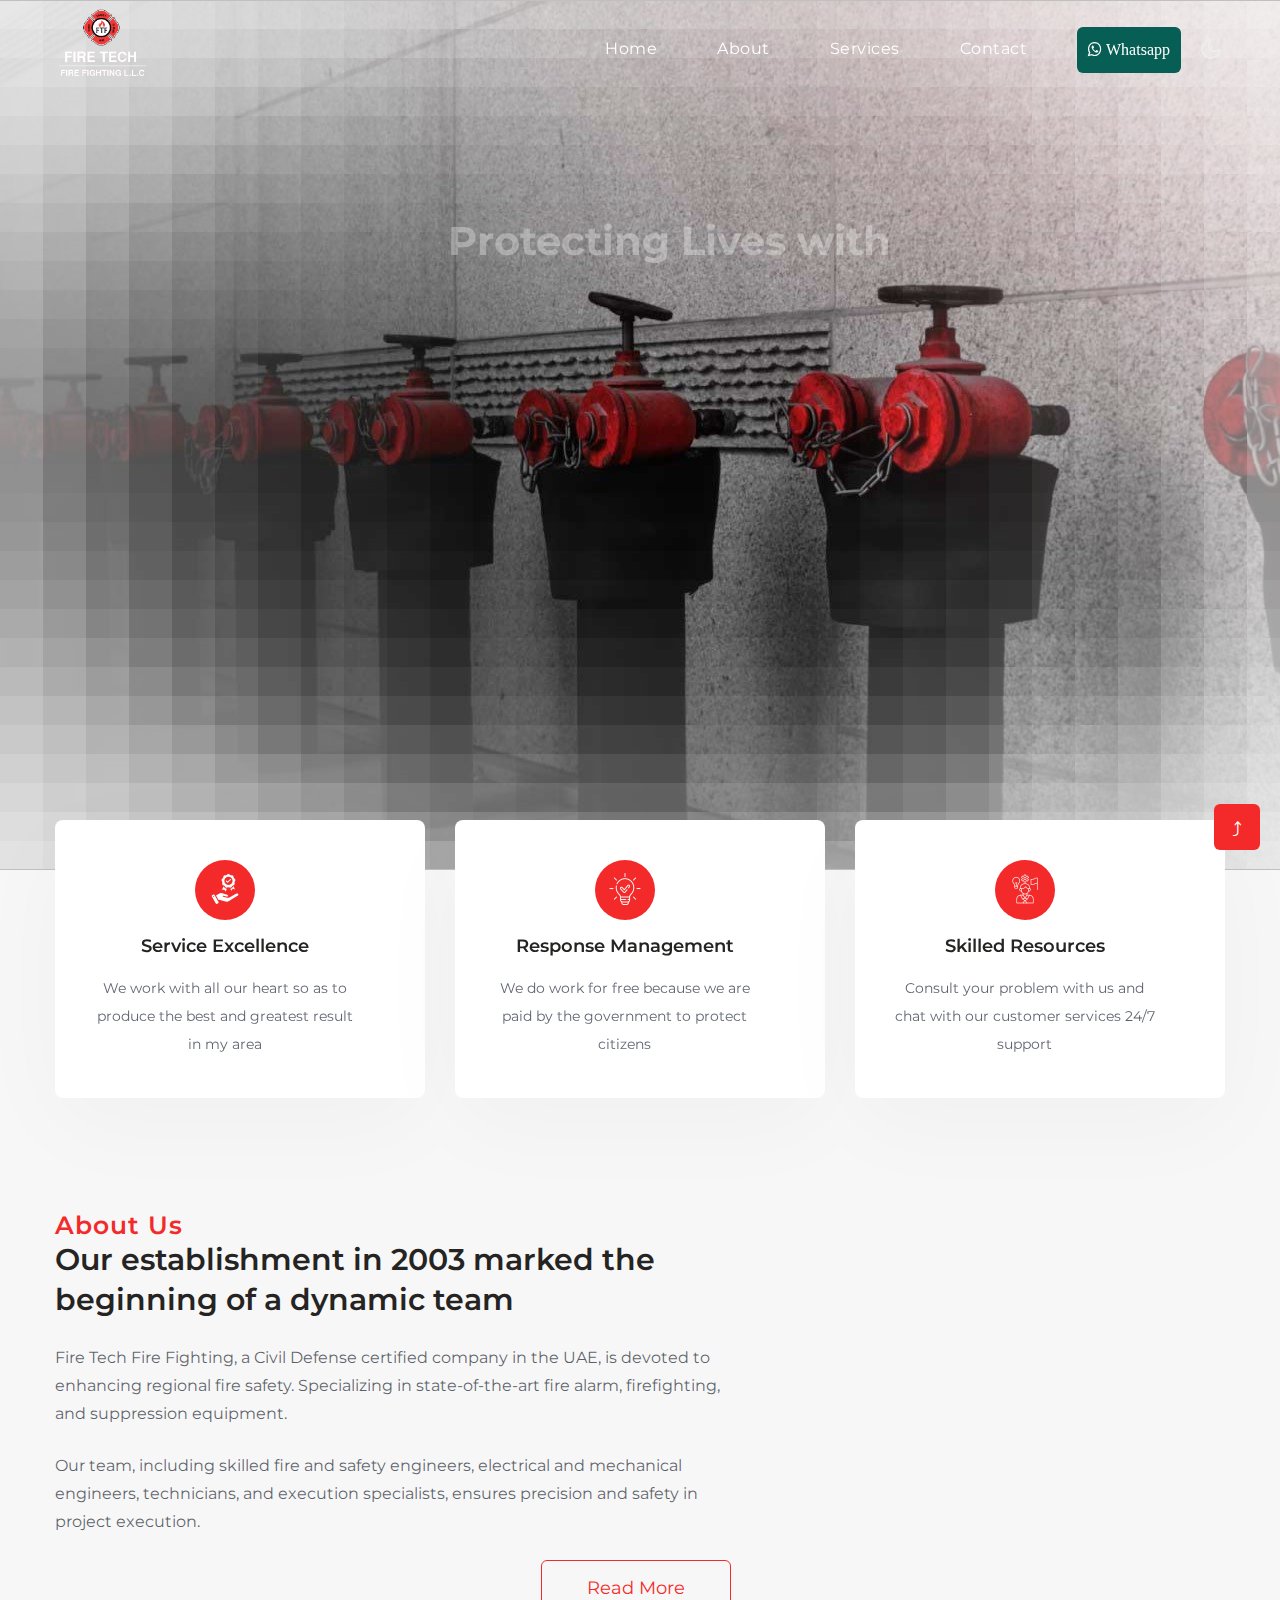
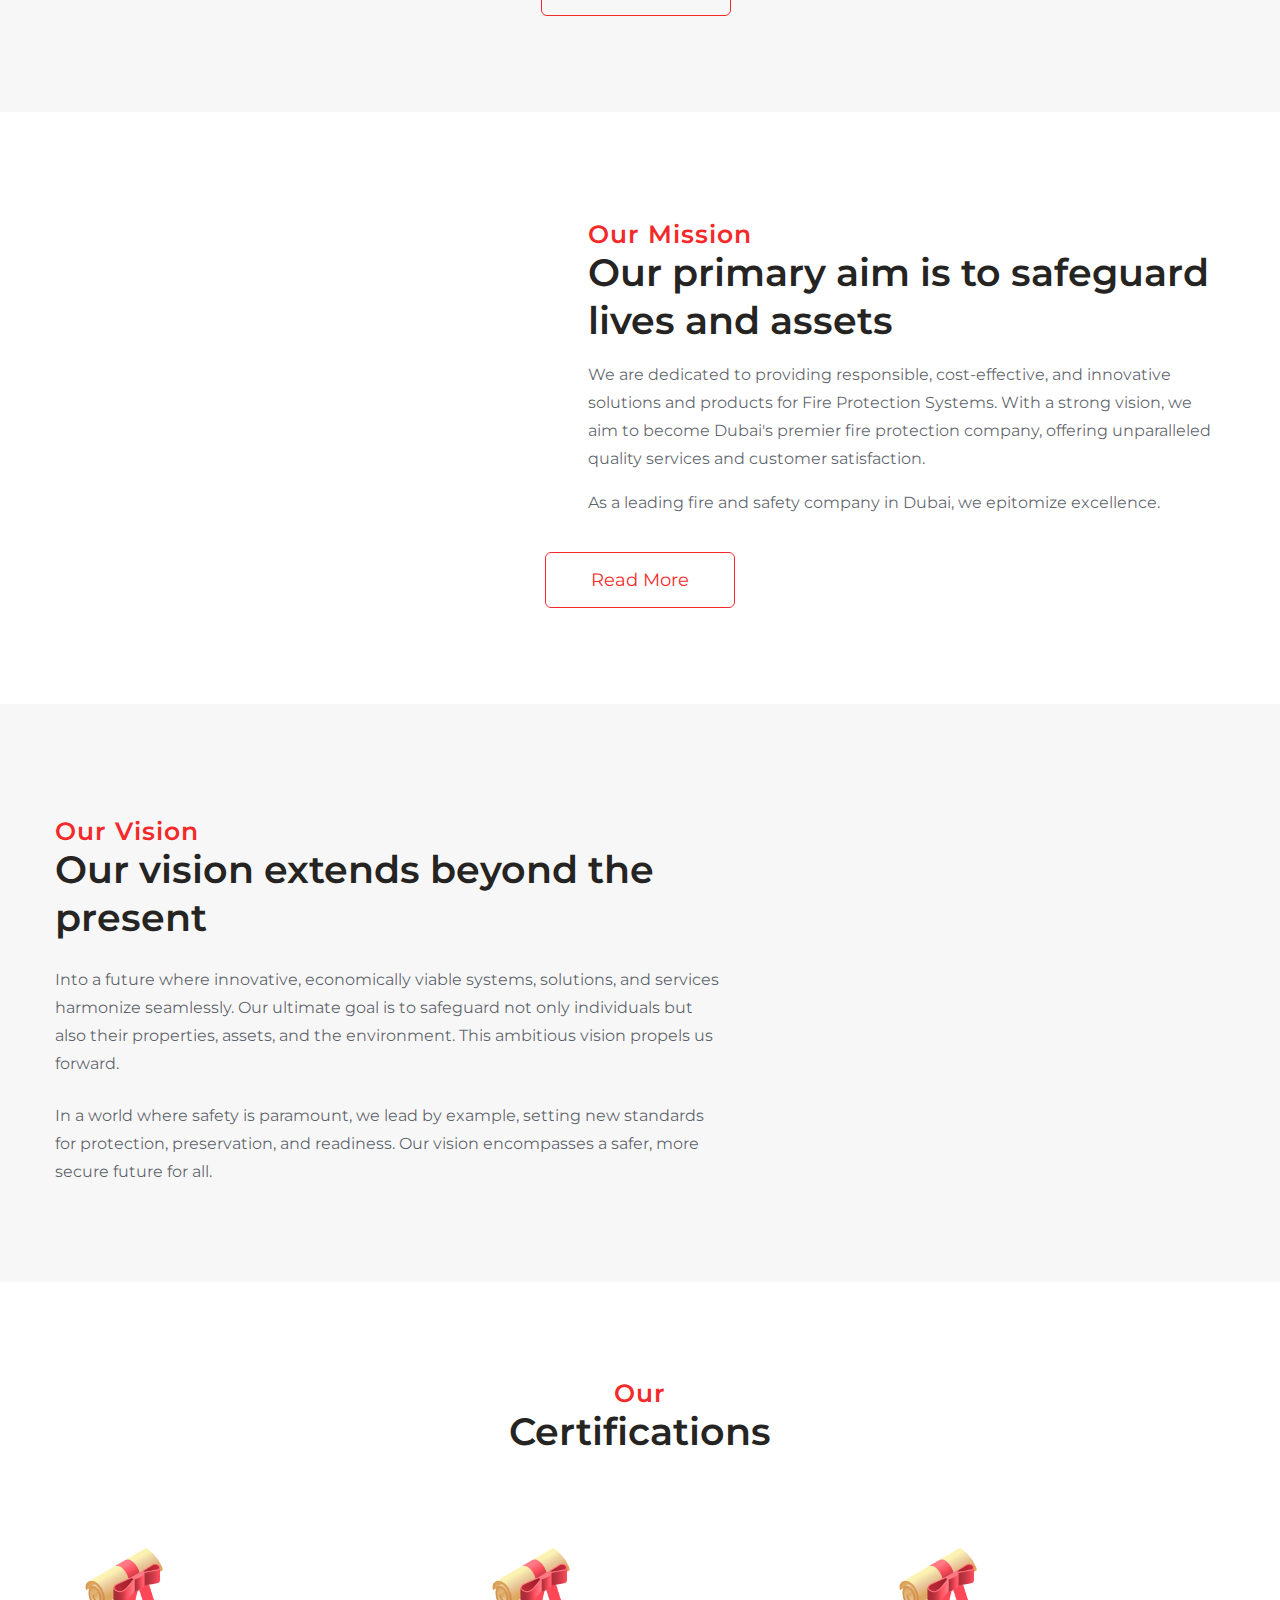
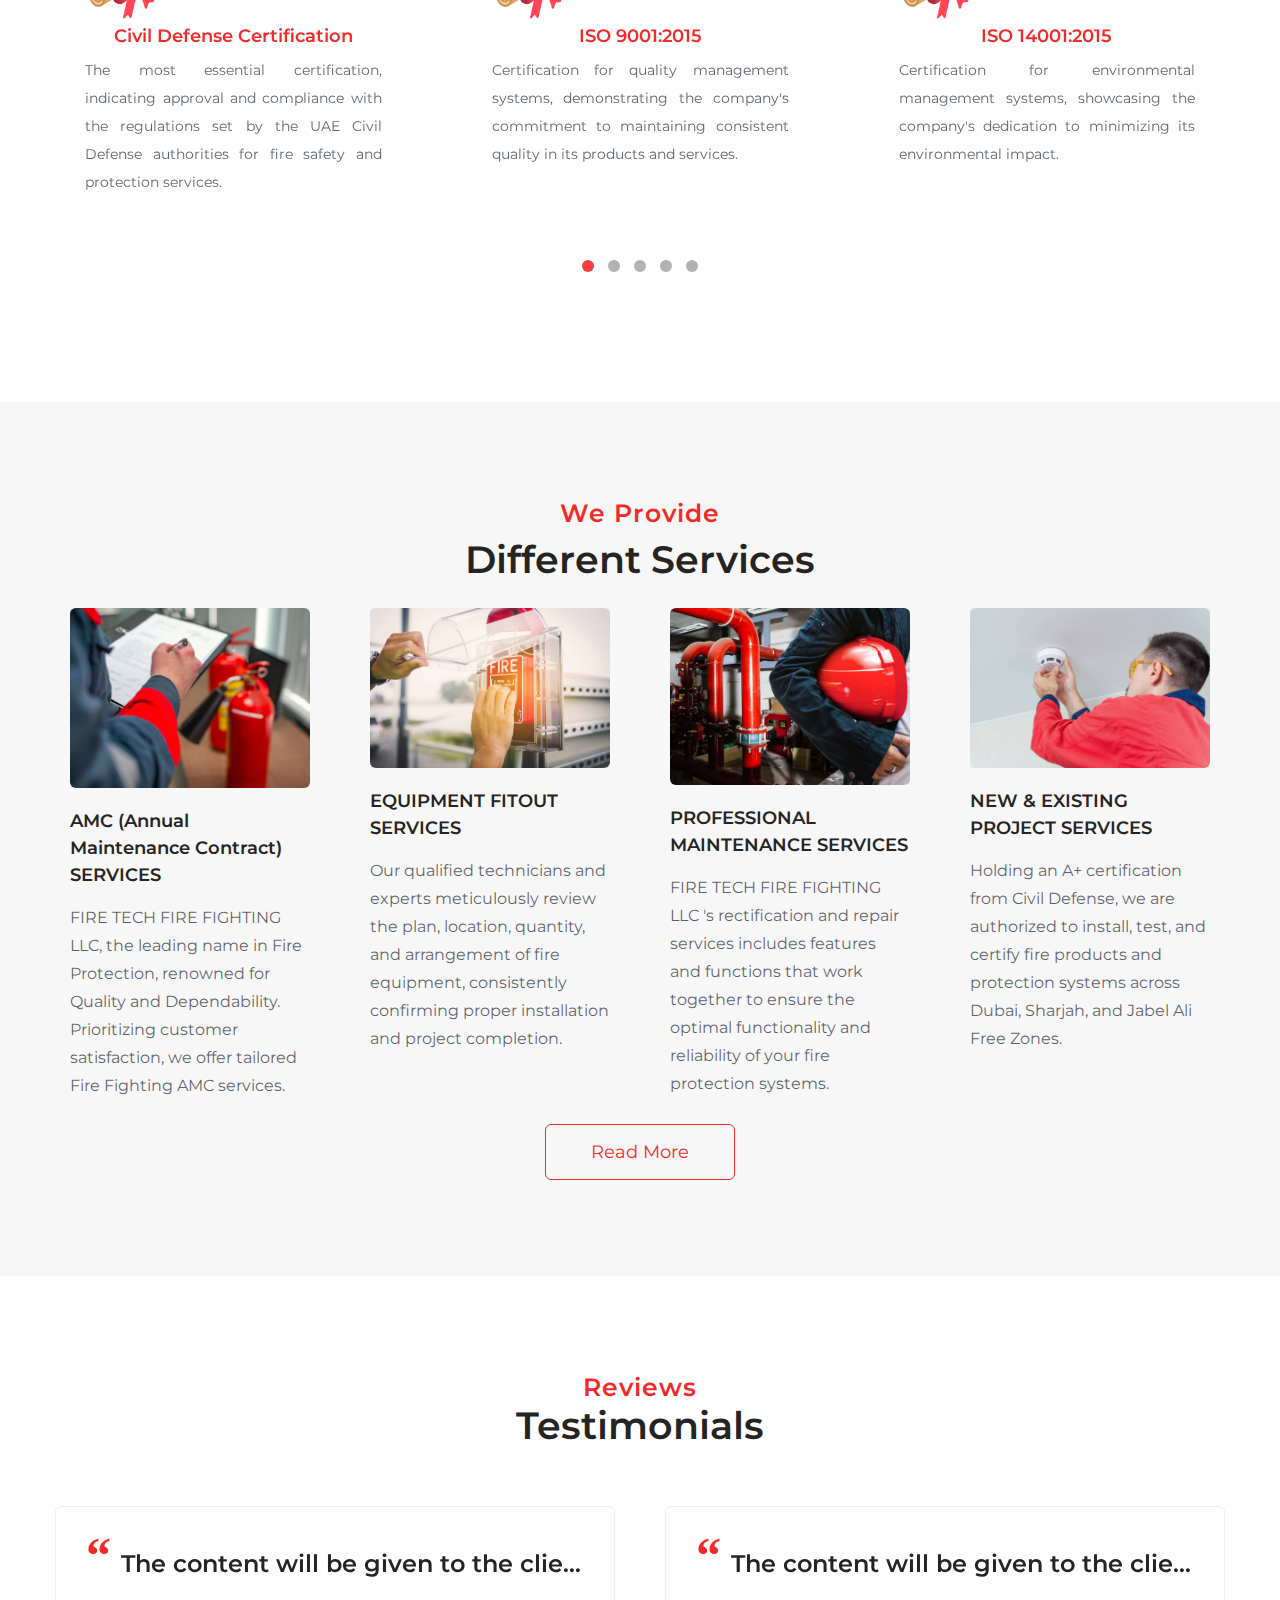
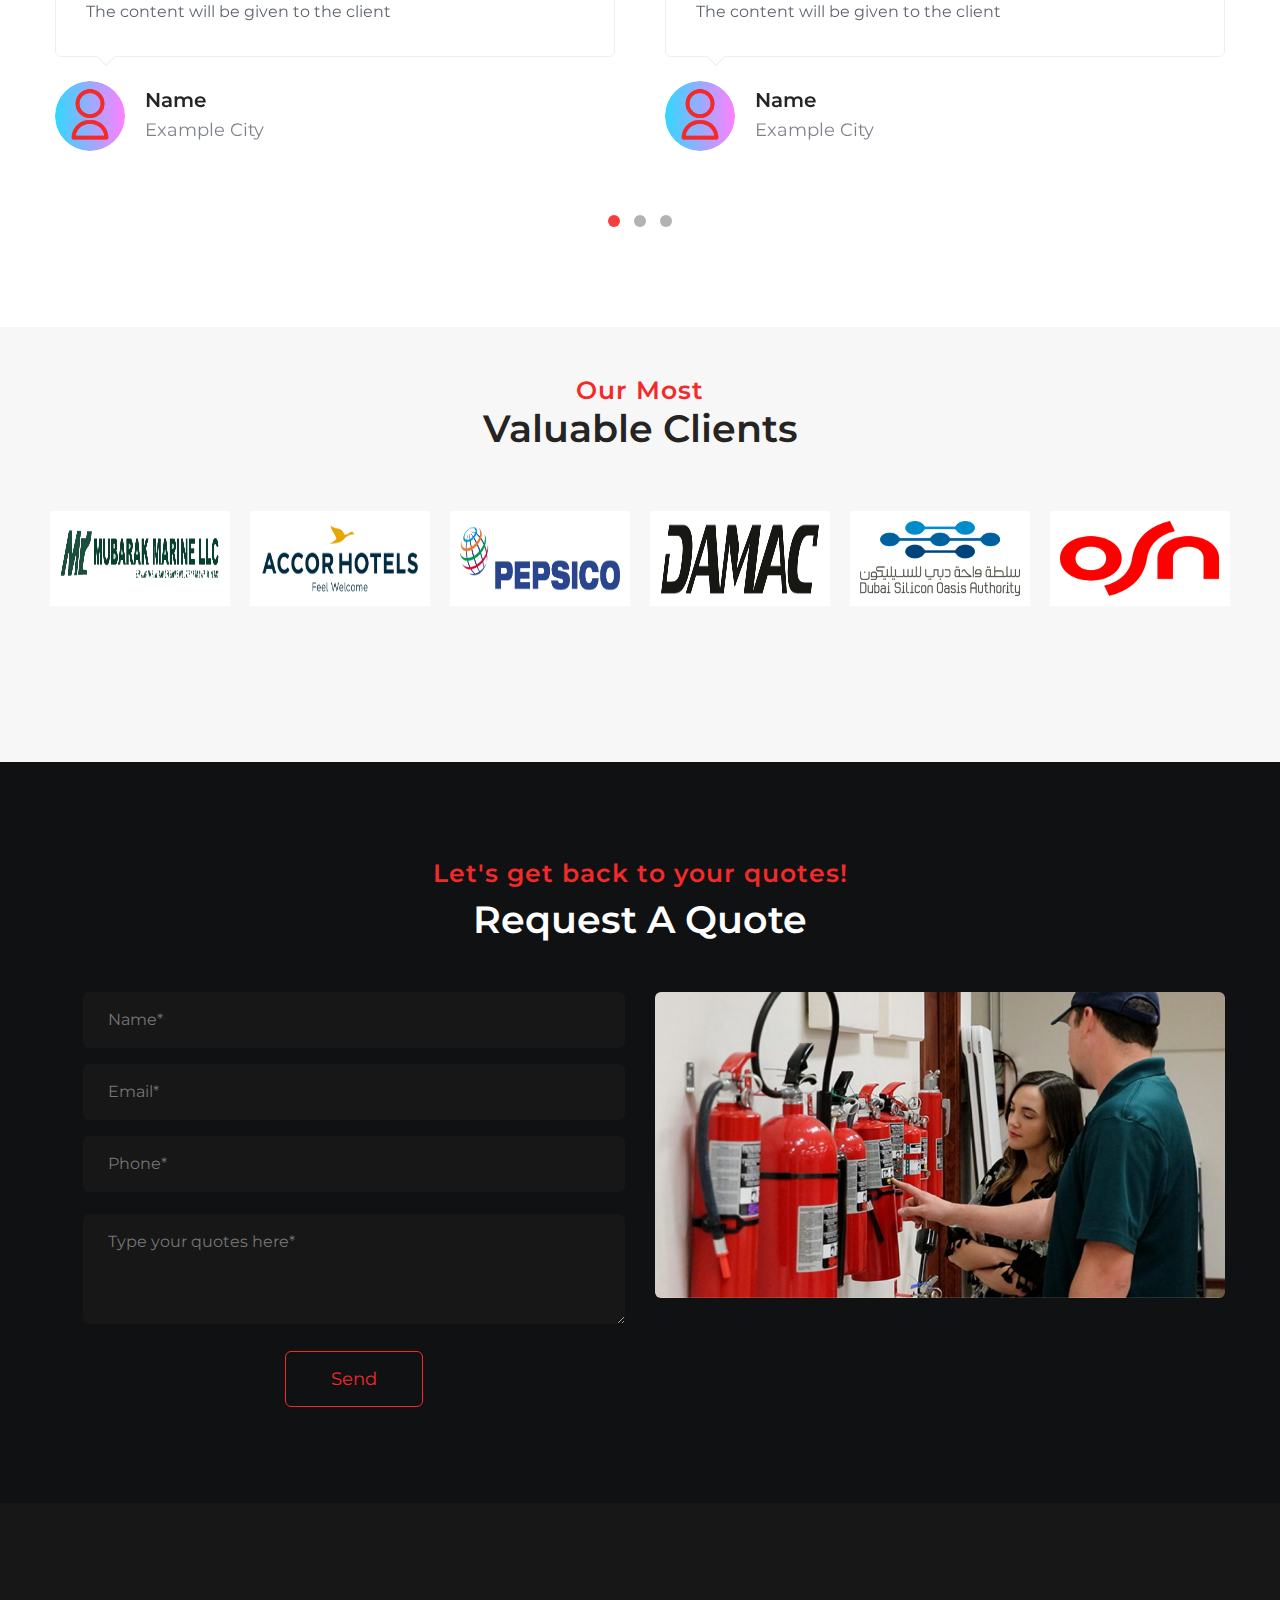
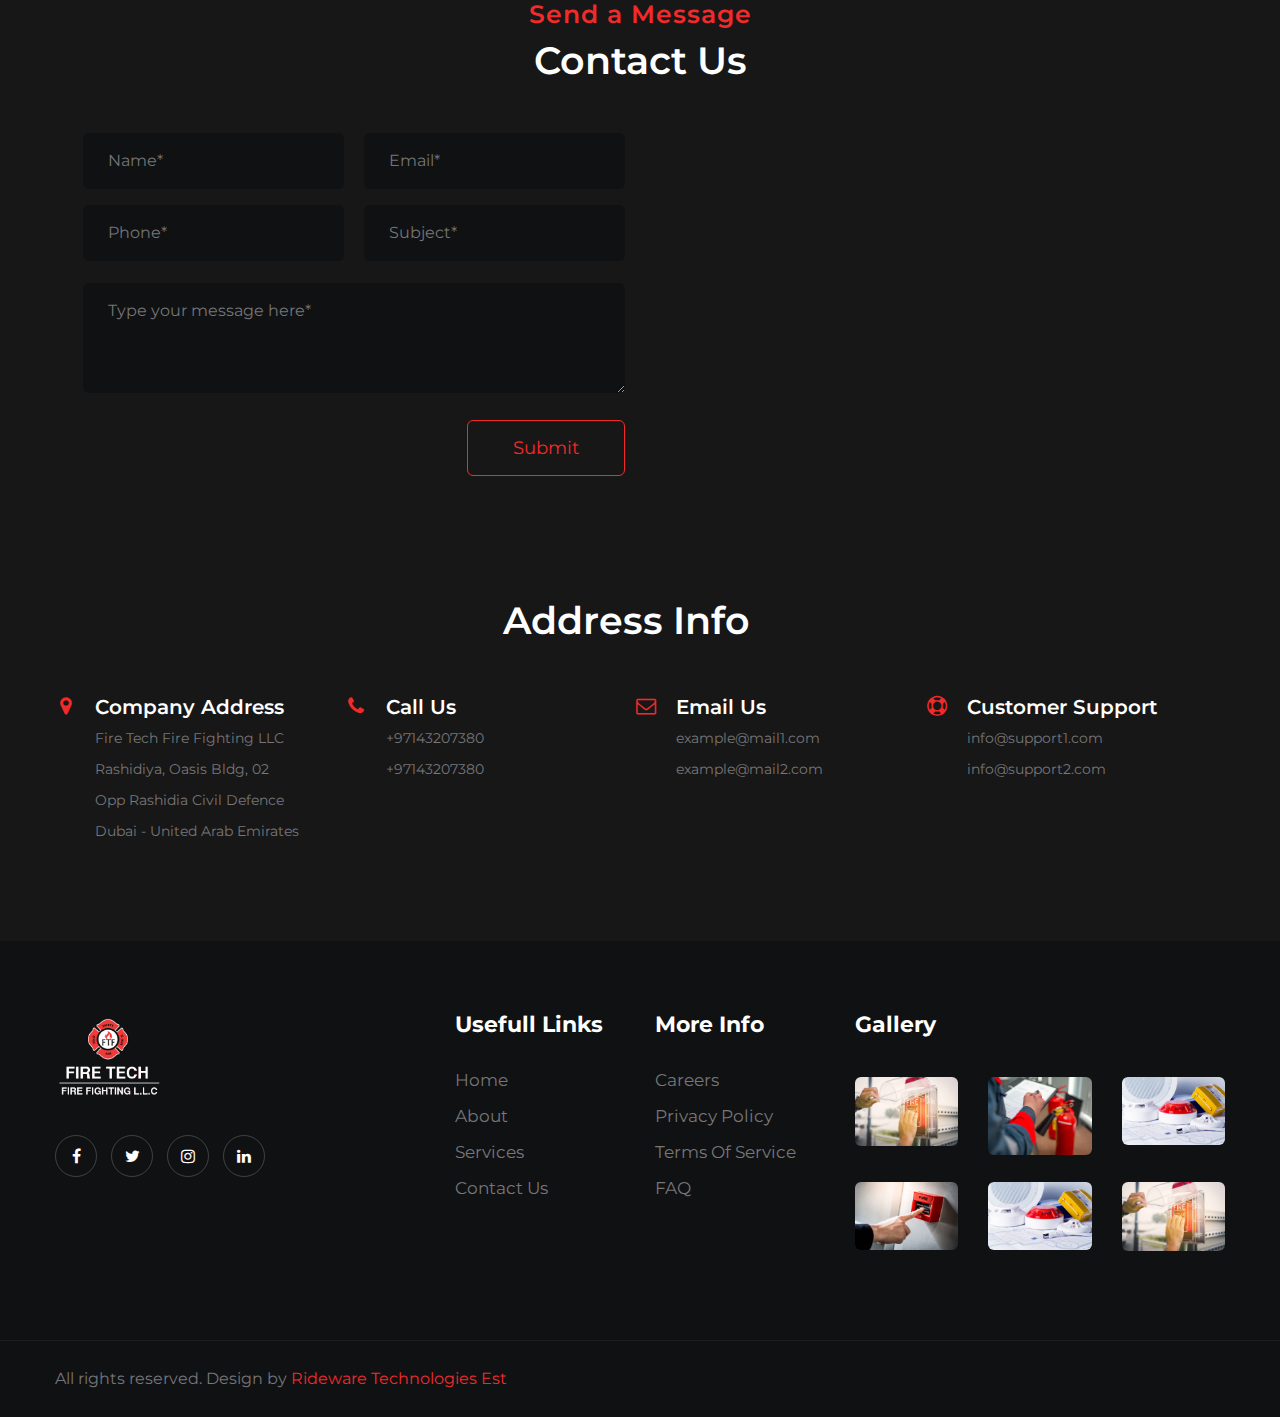
==== commit e8122786: "Second Commit" ====
--- a/index.html
+++ b/index.html
@@ -23,7 +23,7 @@
       <nav class="navbar navbar-expand-lg stroke px-0">
          
   <a class="navbar-brand" href="index.html">
-      <img src="assets/images/FTF.png" alt="Your logo" title="Your logo" style="height:60px;" />
+      <img src="assets/images/FTF.png" alt="Your logo" title="Your logo" style="height:70px;" />
   </a> 
         <button class="navbar-toggler  collapsed bg-gradient" type="button" data-toggle="collapse"
           data-target="#navbarTogglerDemo02" aria-controls="navbarTogglerDemo02" aria-expanded="false"
@@ -47,7 +47,7 @@
               <a class="nav-link" href="#contact">Contact</a>
             </li>
              <li class="nav-item">
-            <a class="btn btn-style btn-white-1  " href="#quote">Request a Quote
+            <a class="btn btn-style btn-white-1  " href="#"><span class="fa fa-whatsapp">&nbsp;Whatsapp
             </a>
           </li>
           </ul>
@@ -80,19 +80,19 @@
                      <rs-slides style="overflow: hidden; position: absolute;">
 
                         <rs-slide style="position: absolute;" data-key="rs-1" data-title="Slide" data-thumb="revolution/images/restaurant-slide-50x100.jpg" data-anim="p:dark;f:center;" data-in="o:0;sx:1.1;sy:1.1;m:true;row:30;col:30;" data-out="a:false;">
-                           <img src="revolution/images/IMG1.jpg" alt="" title="restaurant-slide.jpg" width="1920" height="870" class="rev-slidebg tp-rs-img" data-no-retina>
+                           <img src="revolution/images/img-n1.jpg" alt="" title="slide.jpg" width="1920" height="870" class="rev-slidebg tp-rs-img" data-no-retina>
       <!--
-                           --><rs-layer
+                      --><rs-layer
                               id="slider-1-slide-1-layer-0" 
                               data-type="text"
                               data-rsp_ch="on"
-                              data-xy="x:l,l,l,c;xo:30px,30px,30px,0;y:m;yo:-94px,-111px,1px,0;"
-                              data-text="w:normal;s:110,90,70,50;l:110,90,70,50;ls:-0.5px,0px,0px,0px;fw:300;a:left,left,left,center;"
+                              data-xy="x:c,c,c,c;xo:30px,30px,30px,0;y:m;yo:-94px,-111px,1px,0;"
+                              data-text="w:normal;s:110,90,70,50;l:110,90,70,50;ls:-0.5px,0px,0px,0px;fw:600;a:center,center,center,center;"
                               data-frame_0="y:50,41,31,19;"
                               data-frame_1="st:1000;sp:1000;"
                               data-frame_999="o:0;st:w;"
                               style="z-index:8;"
-                           >Reliable Safety   
+                           >  Reliable Safety
                            </rs-layer><!--
 
                            --><rs-layer
@@ -112,58 +112,58 @@
                               id="slider-1-slide-1-layer-3" 
                               data-type="text"
                               data-rsp_ch="on"
-                              data-xy="x:l,l,l,c;xo:30px,30px,30px,0;y:m;yo:22px,-6px,81px,54px;"
-                              data-text="w:normal;s:110,90,70,50;l:110,90,70,50;ls:-0.5px,0px,0px,0px;fw:500;a:left,left,left,center;"
+                              data-xy="x:c,c,c,c;xo:30px,30px,30px,0;y:m;yo:22px,-6px,81px,54px;"
+                              data-text="w:normal;s:110,90,70,50;l:110,90,70,50;ls:-0.5px,0px,0px,0px;fw:600;a:center,center,center,center;"
                               data-frame_0="y:50,41,31,19;"
                               data-frame_1="st:1000;sp:1000;"
                               data-frame_999="o:0;st:w;"
                               style="z-index:9;"
-                           >Gear 
+                           >Gear
                            </rs-layer><!--
 
                            --><rs-layer
                               id="slider-1-slide-1-layer-4" 
                               data-type="text"
-                              data-color="#dd9f52"
-                              data-rsp_ch="on"
-                              data-xy="x:l,l,l,c;xo:30px,30px,30px,0;y:m;yo:-194px,-194px,-62px,-52px;"
+                              data-color="#fff"
+                              data-rsp_ch="on"
+                              data-xy="x:c,c,c,c;xo:30px,30px,30px,0;y:m;yo:-194px,-194px,-62px,-52px;"
                               data-text="w:normal;s:40,38,34,32;l:50,48,36,42;fw:700;"
-                              data-frame_0="o:1;"
-                              data-frame_0_chars="d:5;y:-100%;o:0;rZ:35deg;"
-                              data-frame_0_mask="u:t;"
                               data-frame_1="st:500;sp:1000;"
-                              data-frame_1_chars="e:power4.inOut;d:10;rZ:0deg;"
                               data-frame_1_mask="u:t;"
                               data-frame_999="o:0;st:w;"
                               style="z-index:7;"
-                           >Protecting Lives with 
-                           </rs-layer><!--
-
-                           --><rs-layer
+                           >Protecting Lives with
+                           </rs-layer><!--
+                            --><rs-layer
                               id="slider-1-slide-1-layer-5" 
                               data-type="text"
                               data-rsp_ch="on"
-                              data-xy="xo:50px,41px,30px,18px;y:m;yo:160px,118px,-36px,-22px;"
-                              data-text="w:normal;s:22,20,15,9;l:40,38,28,17;ls:20px,20px,15px,9px;"
+                              data-xy="xo:50px,41px,30px,18px;y:m;yo:150px,115px,120px,120px;x:c,c,c,c;"
+                              data-text="w:normal;s:22,20,15,9;l:40,38,28,17;ls:20px,20px,15px,9px;a:center,center,center,center;"
                               data-frame_0="sX:2;sY:2;"
                               data-frame_0_mask="u:t;"
-                              data-frame_1="e:power2.out;st:1000;sp:1000;"
+                              data-frame_1="e:power2.out;st:2000;sp:1000;"
                               data-frame_1_mask="u:t;"
                               data-frame_999="o:0;st:w;"
-                              style="z-index:10;text-transform:uppercase;"
-                           ><div class="pbmit-spin-text"><div class="pbmit-spin-icon"><i class=" pbmit-base-icon-arrow-right"></i></div><svg xmlns="http://www.w3.org/2000/svg" xmlns:xlink="http://www.w3.org/1999/xlink" version="1.1" viewBox="0 0 200 200"><defs><path d="M0, 100a100, 100 0 1, 0 200, 0a100, 100 0 1, 0 -200, 0" id="txt-path"></path></defs><text><textPath startOffset="0" xlink:href="#txt-path"></textPath></text></svg></div> 
-                           </rs-layer><!--
-      -->           </rs-slide>
+                              style="z-index:10;"
+                           ><a class="btn btn-style btn-white mt-sm-2 mt-2 mr-2" href="#about"> Request A Demo
+                          </a>
+                          <!-- <a class="btn btn-style btn-outline-light mt-sm-2 mt-2 mr-2" href="#quote">
+                            Request a Quote</a> -->
+                           </rs-layer><!--
+                          
+      -->          
+                          </rs-slide>
 
                         <rs-slide style="position: absolute;" data-key="rs-2" data-title="Slide" data-thumb="revolution/images/restaurant-slide-50x100.jpg" data-anim="p:dark;f:center;" data-in="o:0;sx:1.1;sy:1.1;m:true;row:30;col:30;" data-out="a:false;">
-                           <img src="revolution/images/IMG3.jpg" alt="" title="restaurant-slide.jpg" width="1920" height="870" class="rev-slidebg tp-rs-img" data-no-retina>
+                           <img src="revolution/images/img-n2.jpg" alt="" title="slide.jpg" width="1920" height="870" class="rev-slidebg tp-rs-img" data-no-retina>
       <!--
                            --><rs-layer
                               id="slider-1-slide-2-layer-0" 
                               data-type="text"
                               data-rsp_ch="on"
-                              data-xy="x:l,l,l,c;xo:30px,30px,30px,0;y:m;yo:-94px,-111px,1px,0;"
-                              data-text="w:normal;s:110,90,70,50;l:110,90,70,50;ls:-0.5px,0px,0px,0px;fw:300;a:left,left,left,center;"
+                              data-xy="x:c,c,c,c;xo:30px,30px,30px,0;y:m;yo:-94px,-111px,1px,0;"
+                              data-text="w:normal;s:110,90,70,50;l:110,90,70,50;ls:-0.5px,0px,0px,0px;fw:600;a:center,center,center,center;"
                               data-frame_0="y:50,41,31,19;"
                               data-frame_1="st:1000;sp:1000;"
                               data-frame_999="o:0;st:w;"
@@ -188,8 +188,8 @@
                               id="slider-1-slide-2-layer-3" 
                               data-type="text"
                               data-rsp_ch="on"
-                              data-xy="x:l,l,l,c;xo:30px,30px,30px,0;y:m;yo:22px,-6px,81px,54px;"
-                              data-text="w:normal;s:110,90,70,50;l:110,90,70,50;ls:-0.5px,0px,0px,0px;fw:500;a:left,left,left,center;"
+                              data-xy="x:c,c,c,c;xo:30px,30px,30px,0;y:m;yo:22px,-6px,81px,54px;"
+                              data-text="w:normal;s:110,90,70,50;l:110,90,70,50;ls:-0.5px,0px,0px,0px;fw:600;a:center,center,center,center;"
                               data-frame_0="y:50,41,31,19;"
                               data-frame_1="st:1000;sp:1000;"
                               data-frame_999="o:0;st:w;"
@@ -200,46 +200,45 @@
                            --><rs-layer
                               id="slider-1-slide-2-layer-4" 
                               data-type="text"
-                              data-color="#dd9f52"
-                              data-rsp_ch="on"
-                              data-xy="x:l,l,l,c;xo:30px,30px,30px,0;y:m;yo:-194px,-194px,-62px,-52px;"
+                              data-color="#fff"
+                              data-rsp_ch="on"
+                              data-xy="x:c,c,c,c;xo:30px,30px,30px,0;y:m;yo:-194px,-194px,-62px,-52px;"
                               data-text="w:normal;s:40,38,34,32;l:50,48,36,42;fw:700;"
-                              data-frame_0="o:1;"
-                              data-frame_0_chars="d:5;y:-100%;o:0;rZ:35deg;"
-                              data-frame_0_mask="u:t;"
                               data-frame_1="st:500;sp:1000;"
-                              data-frame_1_chars="e:power4.inOut;d:10;rZ:0deg;"
                               data-frame_1_mask="u:t;"
                               data-frame_999="o:0;st:w;"
                               style="z-index:7;"
                            >Delivering Advanced
                            </rs-layer><!--
-
-                           --><rs-layer
+                            --><rs-layer
                               id="slider-1-slide-2-layer-5" 
                               data-type="text"
                               data-rsp_ch="on"
-                              data-xy="xo:50px,41px,30px,18px;y:m;yo:160px,118px,-36px,-22px;"
-                              data-text="w:normal;s:22,20,15,9;l:40,38,28,17;ls:20px,20px,15px,9px;"
+                              data-xy="xo:50px,41px,30px,18px;y:m;yo:150px,115px,120px,120px;x:c,c,c,c;"
+                              data-text="w:normal;s:22,20,15,9;l:40,38,28,17;ls:20px,20px,15px,9px;a:center,center,center,center;"
                               data-frame_0="sX:2;sY:2;"
                               data-frame_0_mask="u:t;"
-                              data-frame_1="e:power2.out;st:1000;sp:1000;"
+                              data-frame_1="e:power2.out;st:2000;sp:1000;"
                               data-frame_1_mask="u:t;"
                               data-frame_999="o:0;st:w;"
-                              style="z-index:10;text-transform:uppercase;"
-                           ><div class="pbmit-spin-text"><div class="pbmit-spin-icon"><i class=" pbmit-base-icon-arrow-right"></i></div><svg xmlns="http://www.w3.org/2000/svg" xmlns:xlink="http://www.w3.org/1999/xlink" version="1.1" viewBox="0 0 200 200"><defs><path d="M0, 100a100, 100 0 1, 0 200, 0a100, 100 0 1, 0 -200, 0" id="txt-path1"></path></defs><text><textPath startOffset="0" xlink:href="#txt-path1"> Best Quality Foods </textPath></text></svg></div> 
-                           </rs-layer><!--
+                              style="z-index:10;"
+                           ><a class="btn btn-style btn-white mt-sm-2 mt-2 mr-2" href="#about"> Request A Quote
+                          </a>
+                          <!-- <a class="btn btn-style btn-outline-light mt-sm-2 mt-2 mr-2" href="#quote">
+                            Request a Quote</a> -->
+                           </rs-layer><!--
+              
       -->           </rs-slide>
 
                     <rs-slide style="position: absolute;" data-key="rs-3" data-title="Slide" data-thumb="revolution/images/restaurant-slide-50x100.jpg" data-anim="p:dark;f:center;" data-in="o:0;sx:1.1;sy:1.1;m:true;row:30;col:30;" data-out="a:false;">
-                           <img src="revolution/images/IMG2.jpg" alt="" title="restaurant-slide.jpg" width="1920" height="870" class="rev-slidebg tp-rs-img" data-no-retina>
+                           <img src="revolution/images/img-n3.jpg" alt="" title="slide.jpg" width="1920" height="870" class="rev-slidebg tp-rs-img" data-no-retina>
       <!--
                            --><rs-layer
                               id="slider-1-slide-3-layer-0" 
                               data-type="text"
                               data-rsp_ch="on"
-                              data-xy="x:l,l,l,c;xo:30px,30px,30px,0;y:m;yo:-94px,-111px,1px,0;"
-                              data-text="w:normal;s:110,90,70,50;l:110,90,70,50;ls:-0.5px,0px,0px,0px;fw:300;a:left,left,left,center;"
+                              data-xy="x:c,c,c,c;xo:30px,30px,30px,0;y:m;yo:-94px,-111px,1px,0;"
+                              data-text="w:normal;s:110,90,70,50;l:110,90,70,50,30;ls:-0.5px,0px,0px,0px;fw:600;a:center,center,center,center;"
                               data-frame_0="y:50,41,31,19;"
                               data-frame_1="st:1000;sp:1000;"
                               data-frame_999="o:0;st:w;"
@@ -264,8 +263,8 @@
                               id="slider-1-slide-3-layer-3" 
                               data-type="text"
                               data-rsp_ch="on"
-                              data-xy="x:l,l,l,c;xo:30px,30px,30px,0;y:m;yo:22px,-6px,81px,54px;"
-                              data-text="w:normal;s:110,90,70,50;l:110,90,70,50;ls:-0.5px,0px,0px,0px;fw:500;a:left,left,left,center;"
+                              data-xy="x:c,c,c,c;xo:30px,30px,30px,0;y:m;yo:22px,-6px,81px,54px;"
+                              data-text="w:normal;s:110,90,70,50;l:110,90,70,50;ls:-0.5px,0px,0px,0px;fw:500;a:center,center,center,center;"
                               data-frame_0="y:50,41,31,19;"
                               data-frame_1="st:1000;sp:1000;"
                               data-frame_999="o:0;st:w;"
@@ -276,35 +275,34 @@
                            --><rs-layer
                               id="slider-1-slide-3-layer-4" 
                               data-type="text"
-                              data-color="#dd9f52"
-                              data-rsp_ch="on"
-                              data-xy="x:l,l,l,c;xo:30px,30px,30px,0;y:m;yo:-194px,-194px,-62px,-52px;"
+                              data-color="#fff"
+                              data-rsp_ch="on"
+                              data-xy="x:c,c,c,c;xo:30px,30px,30px,0;y:m;yo:-194px,-194px,-62px,-52px;"
                               data-text="w:normal;s:40,38,34,32;l:50,48,36,42;fw:700;"
-                              data-frame_0="o:1;"
-                              data-frame_0_chars="d:5;y:-100%;o:0;rZ:35deg;"
-                              data-frame_0_mask="u:t;"
                               data-frame_1="st:500;sp:1000;"
-                              data-frame_1_chars="e:power4.inOut;d:10;rZ:0deg;"
                               data-frame_1_mask="u:t;"
                               data-frame_999="o:0;st:w;"
                               style="z-index:7;"
                            >Quality Fire Equipment 
                            </rs-layer><!--
-
-                           --><rs-layer
+                              --><rs-layer
                               id="slider-1-slide-3-layer-5" 
                               data-type="text"
                               data-rsp_ch="on"
-                              data-xy="xo:50px,41px,30px,18px;y:m;yo:160px,118px,-36px,-22px;"
-                              data-text="w:normal;s:22,20,15,9;l:40,38,28,17;ls:20px,20px,15px,9px;"
+                              data-xy="xo:50px,41px,30px,18px;y:m;yo:50px,50px,120px,120px;x:c,c,c,c;"
+                              data-text="w:normal;s:22,20,15,9;l:40,38,28,17;ls:20px,20px,15px,9px;a:center,center,center,center;"
                               data-frame_0="sX:2;sY:2;"
                               data-frame_0_mask="u:t;"
-                              data-frame_1="e:power2.out;st:1000;sp:1000;"
+                              data-frame_1="e:power2.out;st:2000;sp:1000;"
                               data-frame_1_mask="u:t;"
                               data-frame_999="o:0;st:w;"
                               style="z-index:10;"
-                           ><div class="pbmit-spin-text"><div class="pbmit-spin-icon"><i class=" pbmit-base-icon-arrow-right"></i></div><svg xmlns="http://www.w3.org/2000/svg" xmlns:xlink="http://www.w3.org/1999/xlink" version="1.1" viewBox="0 0 200 200"><defs><path d="M0, 100a100, 100 0 1, 0 200, 0a100, 100 0 1, 0 -200, 0" id="txt-path1"></path></defs><text><textPath startOffset="0" xlink:href="#txt-path1"> Best Quality Foods </textPath></text></svg></div> 
-                           </rs-layer><!--
+                           ><a class="btn btn-style btn-white mt-sm-2 mt-2 mr-2" href="#about"> Request a Quote
+                          </a>
+                          <!-- <a class="btn btn-style btn-outline-light mt-sm-2 mt-2 mr-2" href="#quote">
+                            Request a Quote</a> -->
+                           </rs-layer><!--
+           
       -->           </rs-slide>
                      </rs-slides>
                   </rs-module>
--- a/assets/css/style-starter.css
+++ b/assets/css/style-starter.css
@@ -14234,7 +14234,8 @@
 }
 .btn-style.btn-white-1 {
   color: #fff;
-  background: var(--primary-color);
+  background: #075e54;
+  font-family: 'Montserrat';
 }
 
 .btn-style.btn-white:hover {
--- a/revolution/rs6.css
+++ b/revolution/rs6.css
@@ -36,7 +36,6 @@
 	top:0px !important;
 	left:0px !important;
 	z-index:9999999 !important;
-	background:#ffffff;
 }
 .rtl {	direction: rtl;}
 @font-face {
@@ -52,7 +51,7 @@
 }
 
  [class^="revicon-"]:before, [class*=" revicon-"]:before {
-  font-family: "revicons";
+  font-family: 'Montserrat';
   font-style: normal;
   font-weight: normal;
   speak: never;
@@ -884,7 +883,7 @@
 	font-weight: normal;
 	color: #7f8c8d;
 	color: #ffffff;
-	font-family: "proxima-nova", "Helvetica Neue", Helvetica, Arial, sans-serif;
+	font-family: 'Montserrat';
 	letter-spacing: 2px;
 }
 .rev-scroll-btn > *:hover,
@@ -946,7 +945,7 @@
 	line-height: 60px;
 	font-weight: 400;
 	font-style: normal;
-	font-family: Raleway;
+	font-family: 'Montserrat';
 	text-decoration: none;
 	text-align: center;
 	background-color: #000;
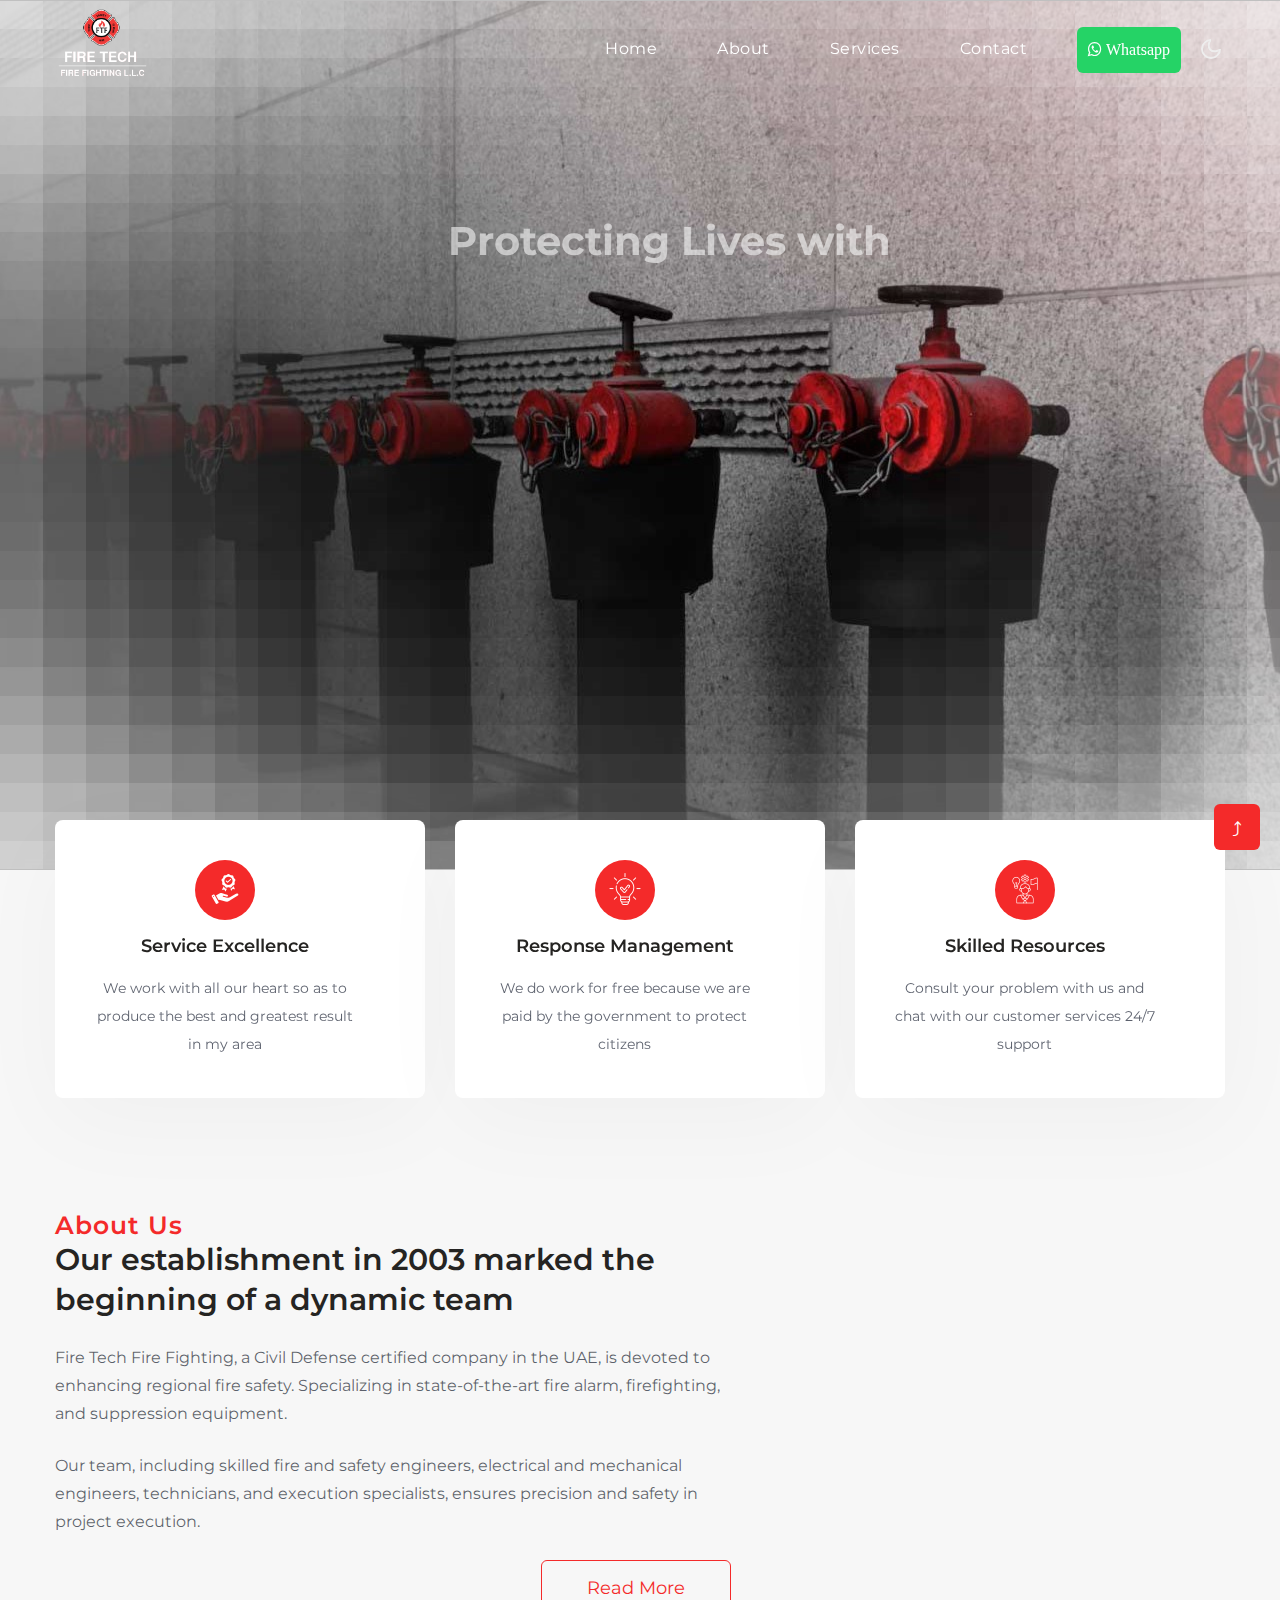
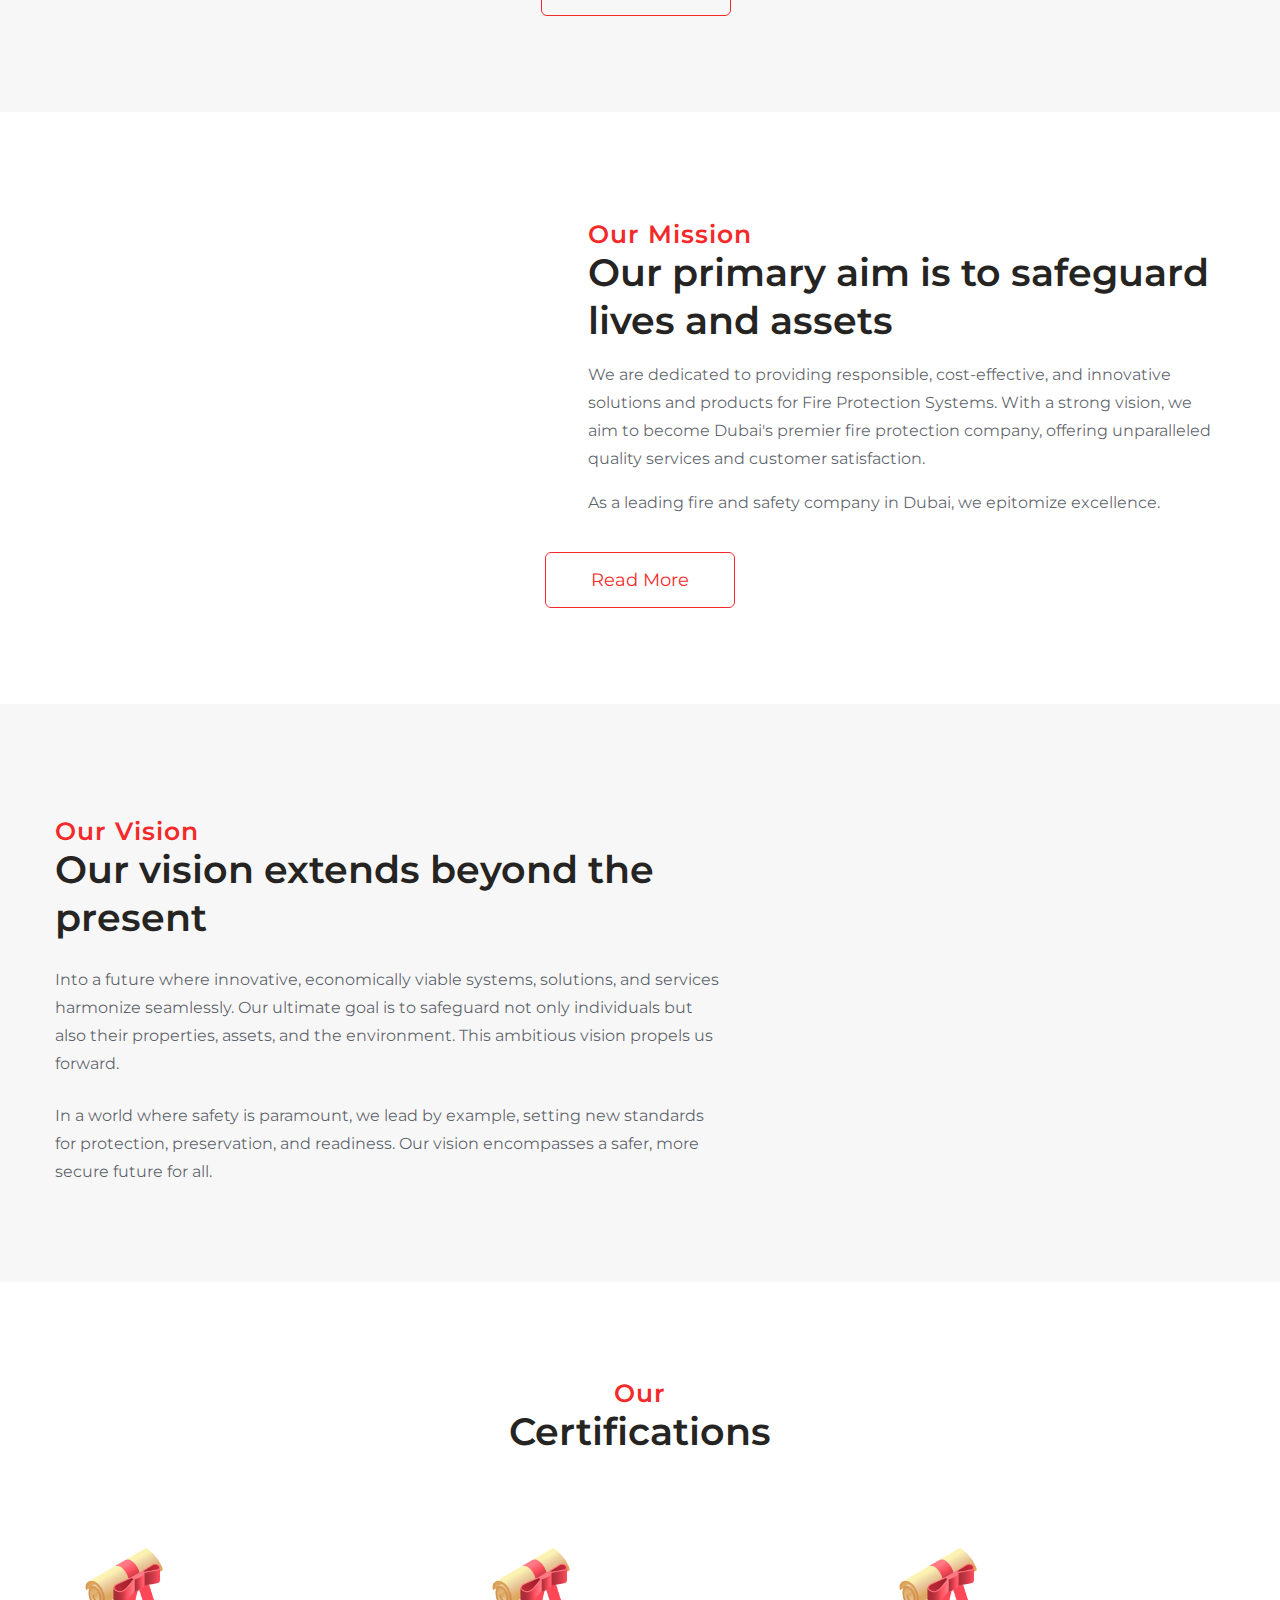
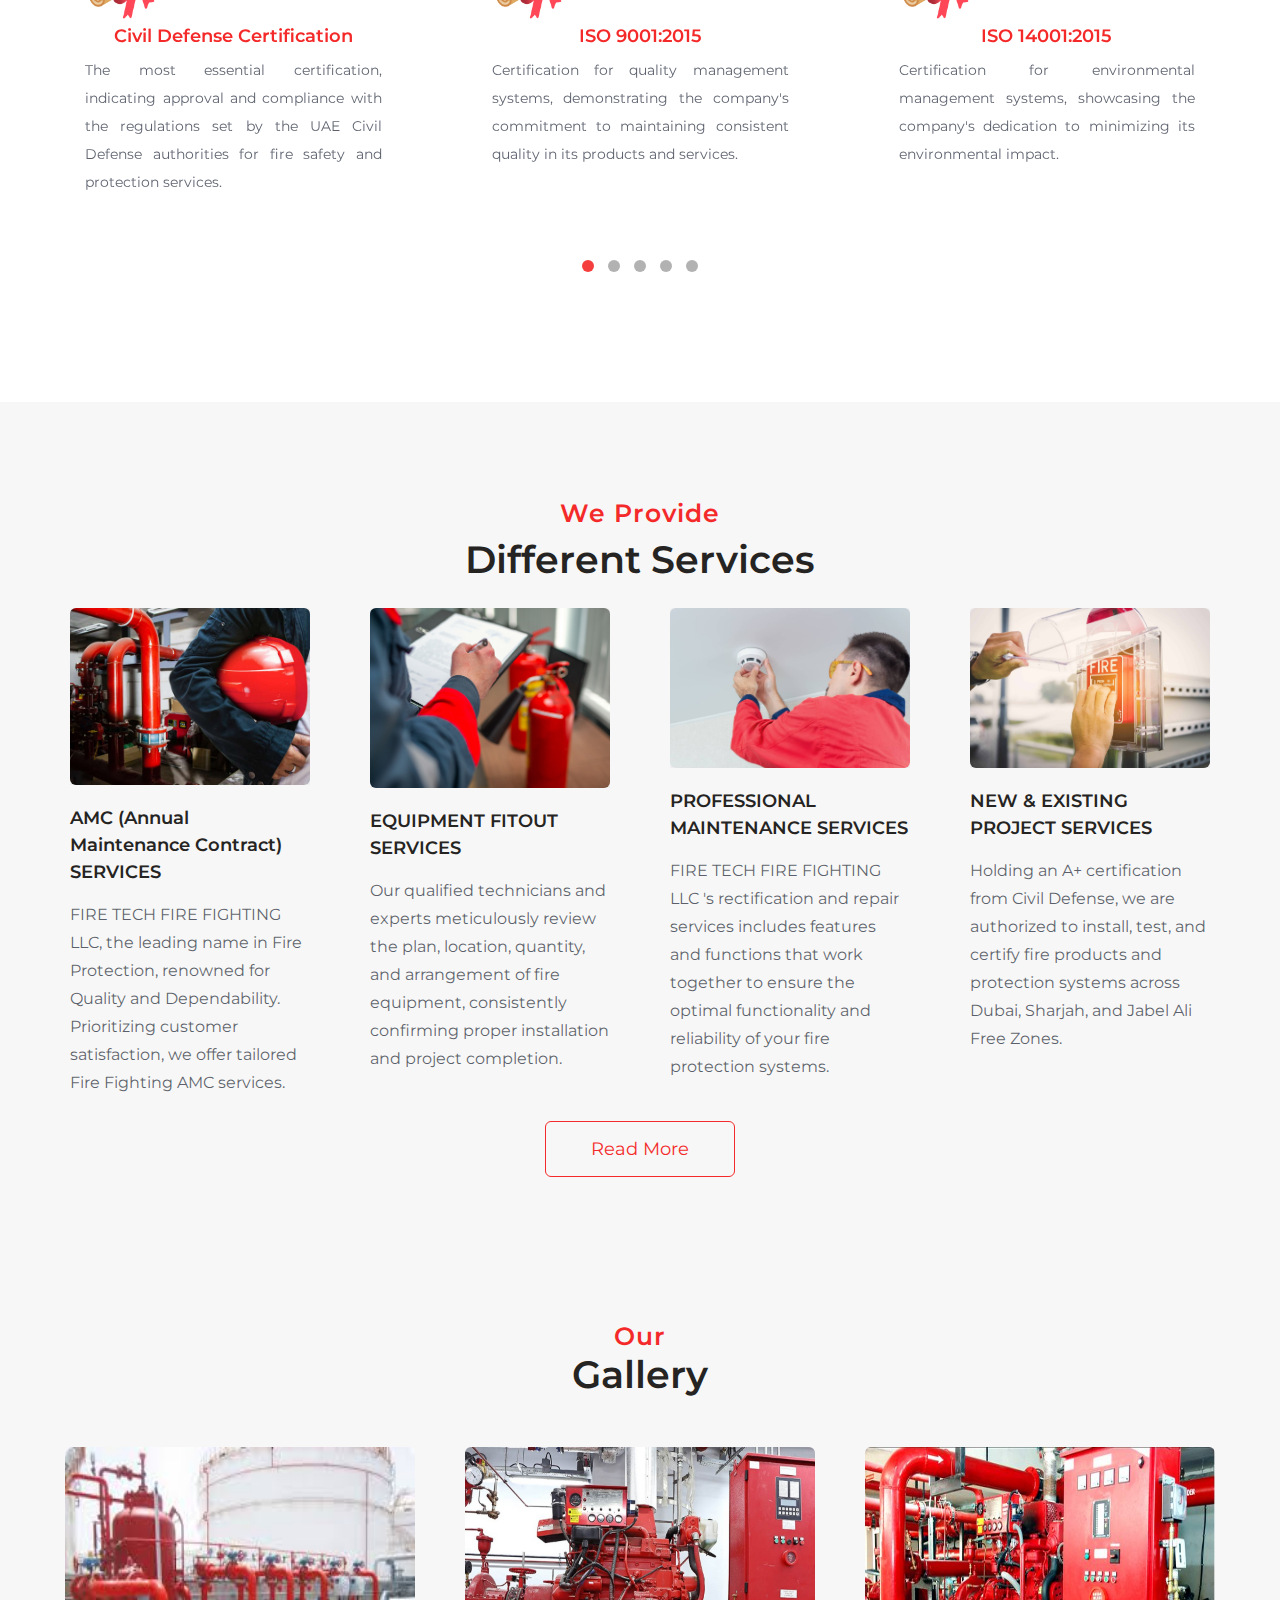
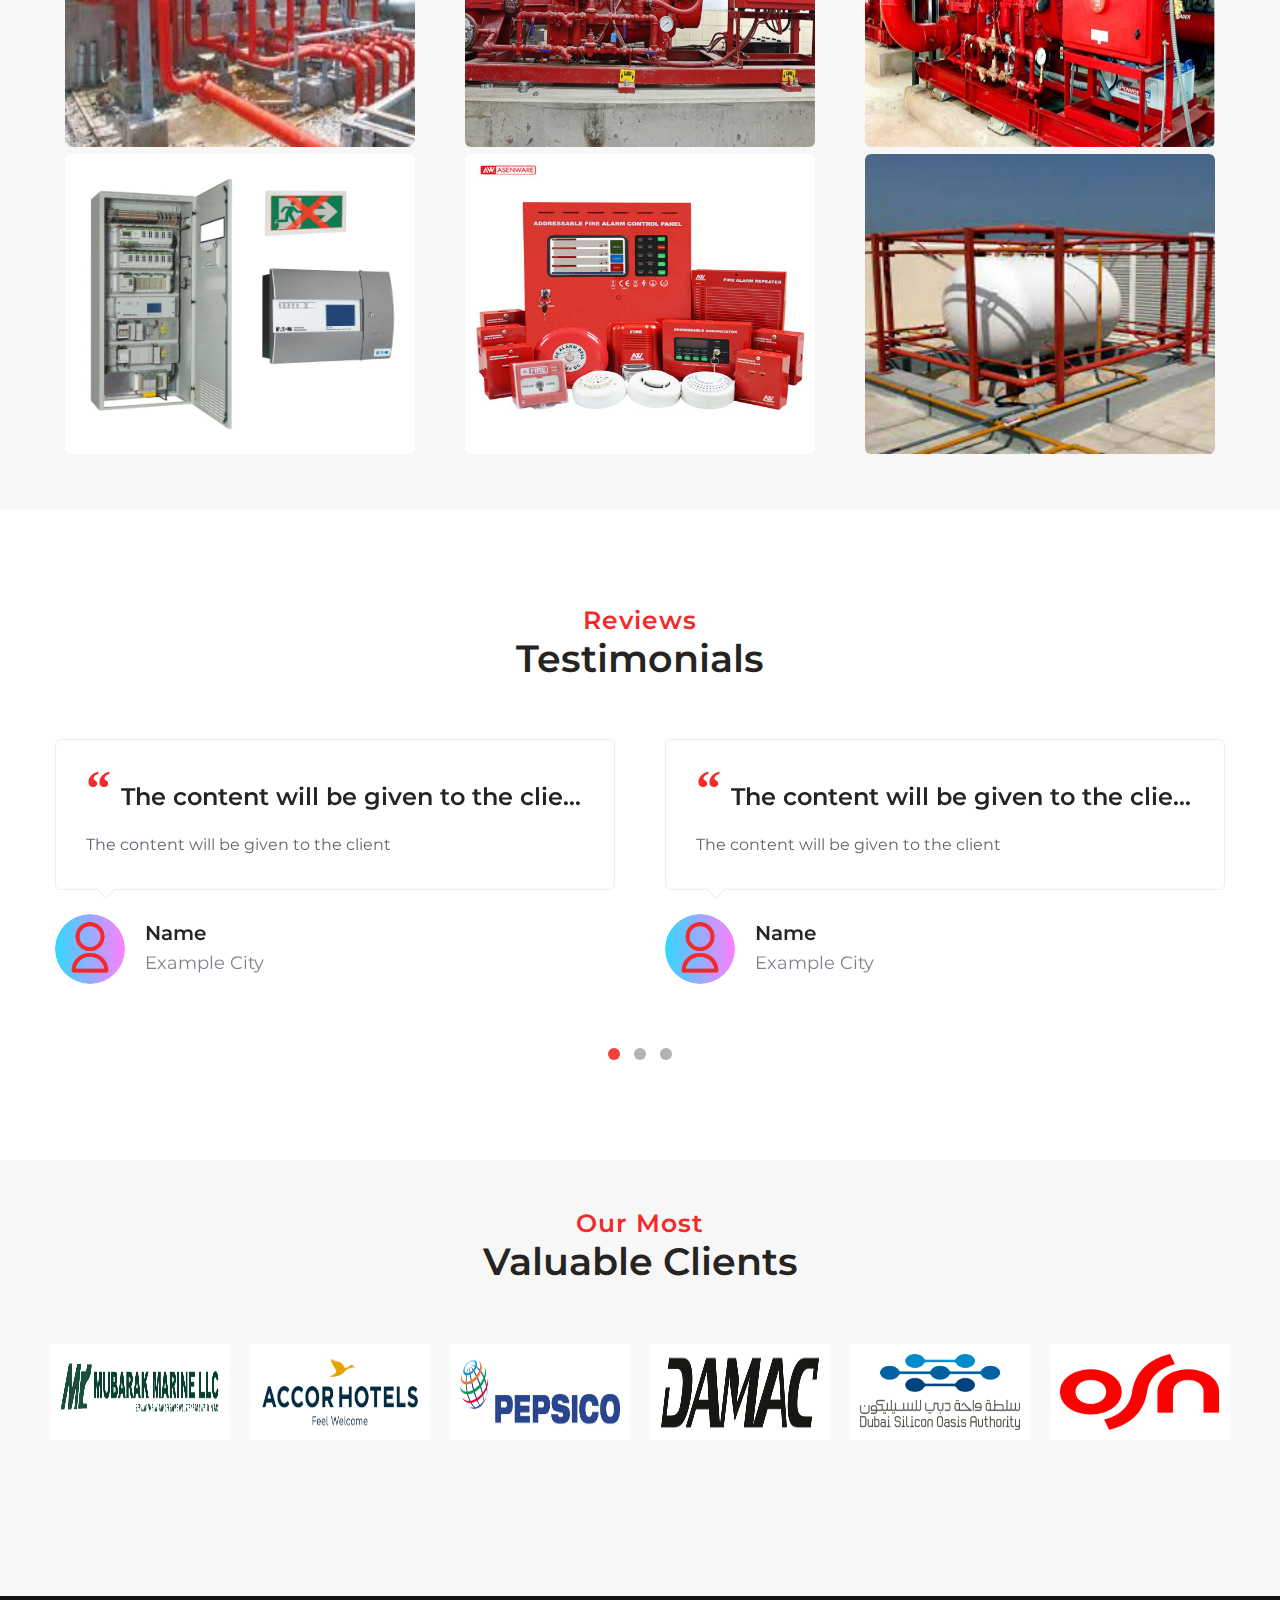
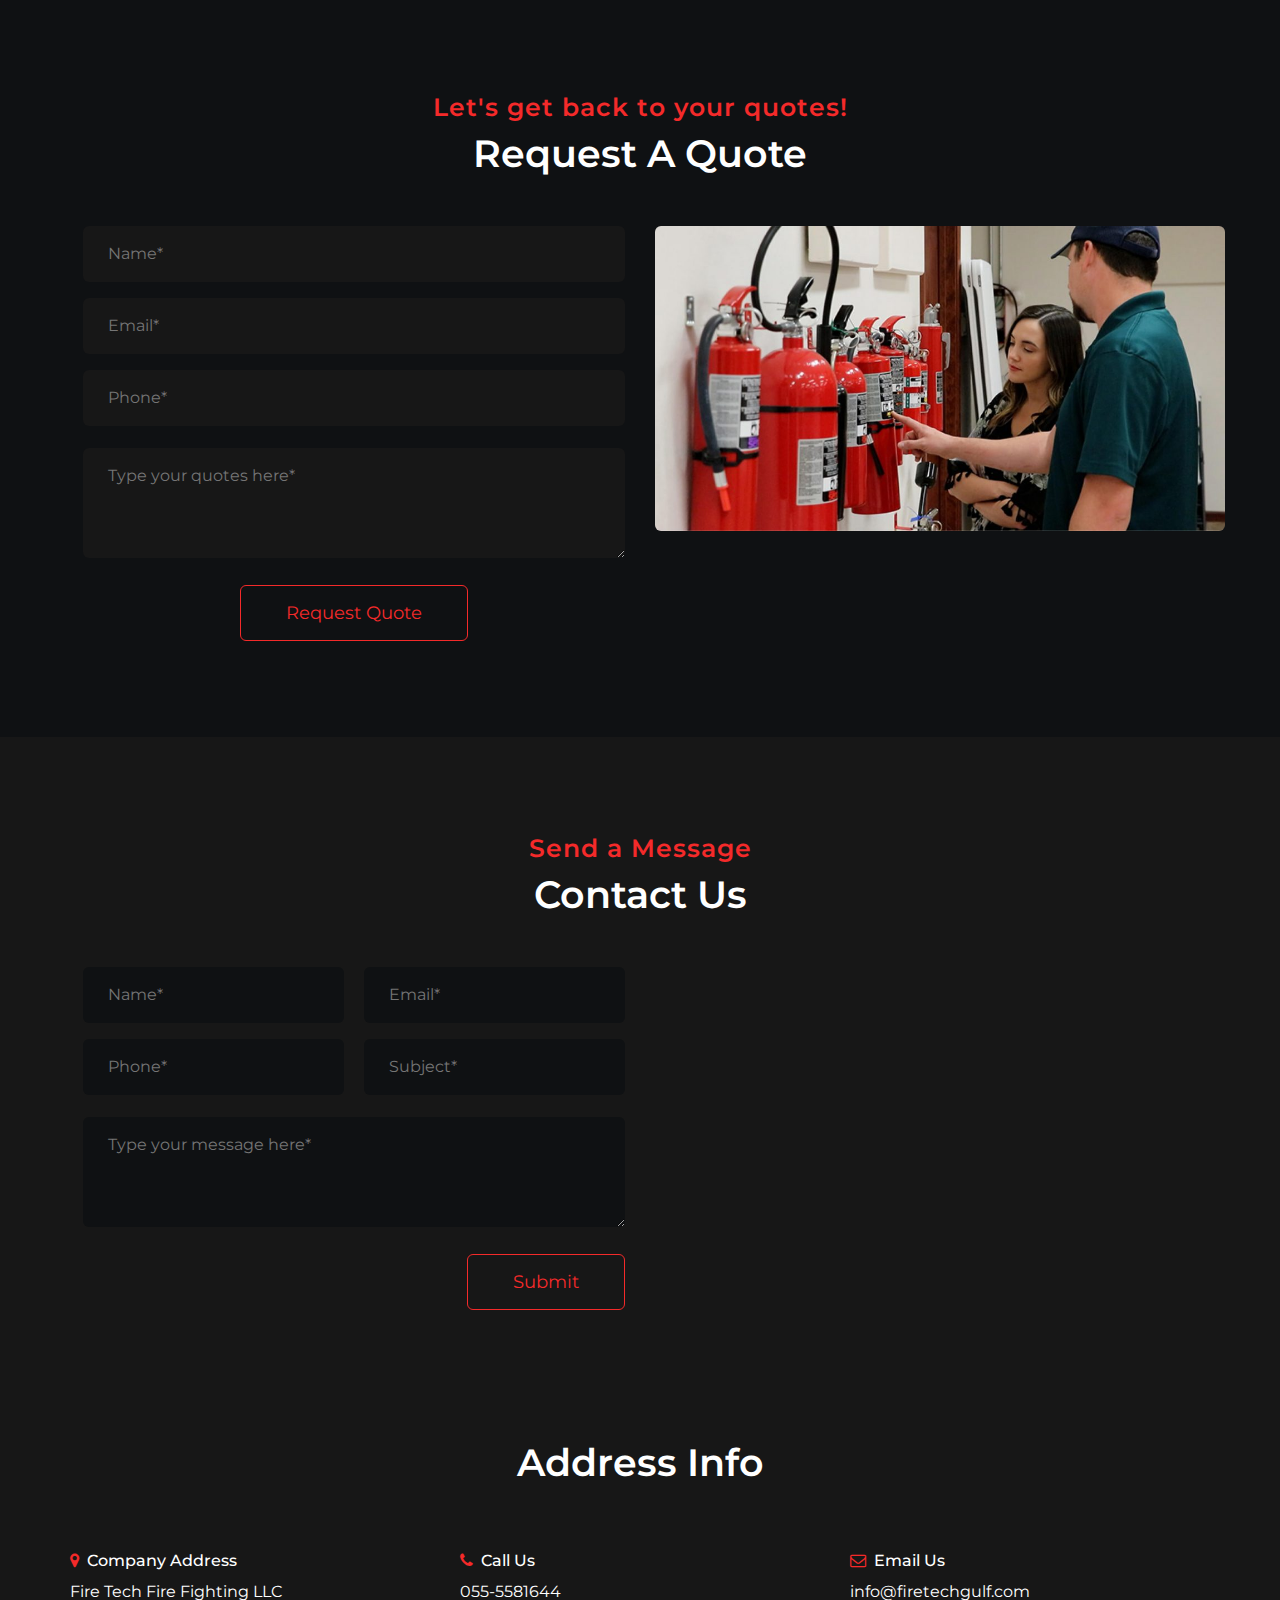
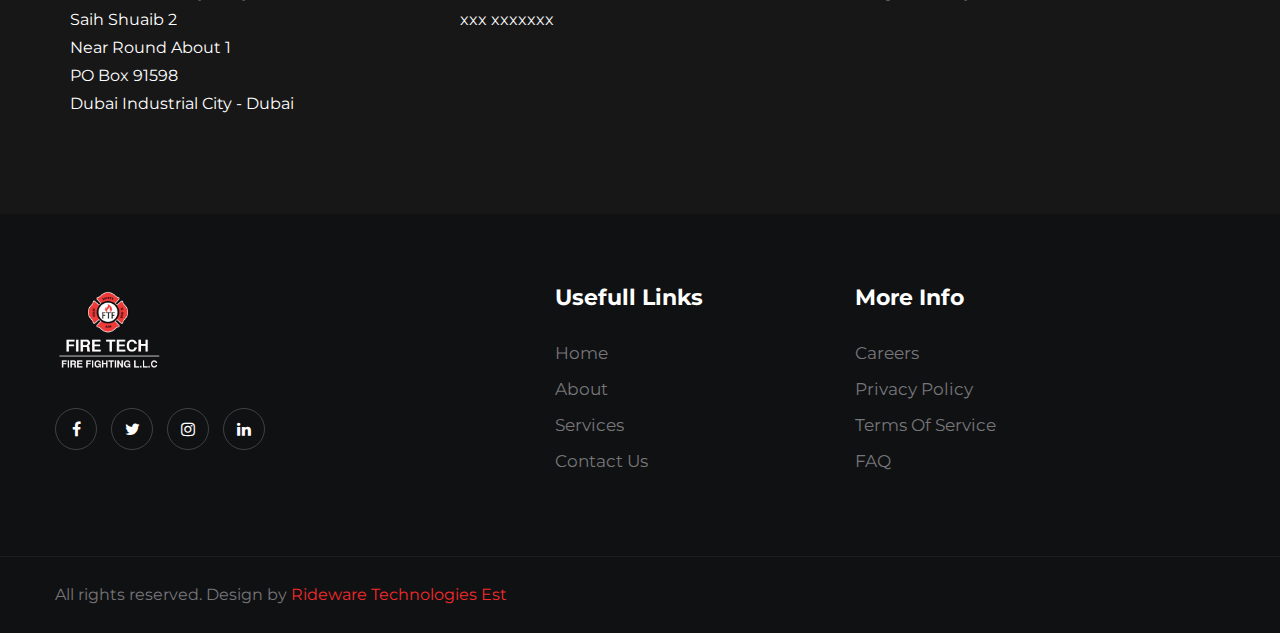
==== commit 5691b6a0: "Initial Commit" ====
--- a/index.html
+++ b/index.html
@@ -13,6 +13,7 @@
   <link rel="stylesheet" href="assets/css/aos.css">
   <link href='https://fonts.googleapis.com/css?family=Montserrat' rel='stylesheet'>
   <link rel="stylesheet" href="assets/css/animate.css">
+    <link rel="stylesheet" href="assets/css/popup.css">
   <link rel="stylesheet" type="text/css" href="revolution/rs6.css">
   </head>
 
@@ -46,7 +47,7 @@
             <li class="nav-item">
               <a class="nav-link" href="#contact">Contact</a>
             </li>
-             <li class="nav-item">
+            <li class="nav-item">
             <a class="btn btn-style btn-white-1  " href="#"><span class="fa fa-whatsapp">&nbsp;Whatsapp
             </a>
           </li>
@@ -70,6 +71,79 @@
       </nav>
     </div>
   </header>
+
+  <div id="popup1" class="overlay" data-aos="fade-up">
+  <div class="popup"> 
+    <h2 class="text-center" style="color: #f42a2a;">Request a Quote</h2>
+    <div class= "mt-3">
+              <form action="" method="post" class="pop-form">
+                  <div class=" text-lg-center">
+                      <input type="text" name="w3lName" id="w3lName" placeholder="Name*" class="mt-2 pop"
+                          required="" />
+                      <input type="email" name="w3lSender" id="w3lSender" placeholder="Email*"
+                          class="pop mt-2" required="" />
+                      <input type="text" name="w3lPhone" id="w3lPhone" placeholder="Phone*" class="mt-2 pop"
+                          required="" />        
+                      <input type="text" name="w3lMessage" id="w3lMessage" placeholder="Type your quotes here*" required="" class="mt-2 pop">
+                  </div>                 
+                  <div class="mt-2">
+                      <button  class="btn btn-style-1 btn-primary-1">Submit</button>
+                  </div> 
+                  <div class=" mt-3 text-lg-left">
+                      <a class="close" href="index.html">close</a><br>
+                  </div>              
+              </form>
+      </div>
+  </div>
+</div>
+  <div id="popup2" class="overlay" data-aos="fade-up">
+  <div class="popup"> 
+    <h2 class="text-center" style="color: #f42a2a;">Request a Quote</h2>
+    <div class= "mt-3">
+              <form action="" method="post" class="pop-form">
+                  <div class=" text-lg-center">
+                      <input type="text" name="w3lName" id="w3lName" placeholder="Name*" class="mt-2 pop"
+                          required="" />
+                      <input type="email" name="w3lSender" id="w3lSender" placeholder="Email*"
+                          class="pop mt-2" required="" />
+                      <input type="text" name="w3lPhone" id="w3lPhone" placeholder="Phone*" class="mt-2 pop"
+                          required="" />        
+                      <input type="text" name="w3lMessage" id="w3lMessage" placeholder="Type your quotes here*" required="" class="mt-2 pop">
+                  </div>                 
+                  <div class="mt-2">
+                      <button  class="btn btn-style-1 btn-primary-1">Submit</button>
+                  </div> 
+                  <div class=" mt-3 text-lg-left">
+                      <a class="close" href="index.html">close</a><br>
+                  </div>              
+              </form>
+      </div>
+  </div>
+</div>
+  <div id="popup3" class="overlay" data-aos="fade-up">
+  <div class="popup"> 
+    <h2 class="text-center" style="color: #f42a2a;">Request a Quote</h2>
+    <div class= "mt-3">
+              <form action="" method="post" class="pop-form">
+                  <div class=" text-lg-center">
+                      <input type="text" name="w3lName" id="w3lName" placeholder="Name*" class="mt-2 pop"
+                          required="" />
+                      <input type="email" name="w3lSender" id="w3lSender" placeholder="Email*"
+                          class="pop mt-2" required="" />
+                      <input type="text" name="w3lPhone" id="w3lPhone" placeholder="Phone*" class="mt-2 pop"
+                          required="" />        
+                      <input type="text" name="w3lMessage" id="w3lMessage" placeholder="Type your quotes here*" required="" class="mt-2 pop">
+                  </div>                 
+                  <div class="mt-2">
+                      <button  class="btn btn-style-1 btn-primary-1">Submit</button>
+                  </div> 
+                  <div class="mt-3 text-lg-left">
+                      <a class="close" href="index.html">close</a><br>
+                  </div>              
+              </form>
+      </div>
+  </div>
+</div>
   <!--/header-->
   <!-- main-slider -->
             
@@ -86,7 +160,7 @@
                               id="slider-1-slide-1-layer-0" 
                               data-type="text"
                               data-rsp_ch="on"
-                              data-xy="x:c,c,c,c;xo:30px,30px,30px,0;y:m;yo:-94px,-111px,1px,0;"
+                              data-xy="x:c,c,c,c;xo:30px,30px,30px,30px;y:m;yo:-94px,-111px,1px,0;"
                               data-text="w:normal;s:110,90,70,50;l:110,90,70,50;ls:-0.5px,0px,0px,0px;fw:600;a:center,center,center,center;"
                               data-frame_0="y:50,41,31,19;"
                               data-frame_1="st:1000;sp:1000;"
@@ -112,7 +186,7 @@
                               id="slider-1-slide-1-layer-3" 
                               data-type="text"
                               data-rsp_ch="on"
-                              data-xy="x:c,c,c,c;xo:30px,30px,30px,0;y:m;yo:22px,-6px,81px,54px;"
+                              data-xy="x:c,c,c,c;xo:30px,30px,30px,30px;y:m;yo:22px,-6px,81px,54px;"
                               data-text="w:normal;s:110,90,70,50;l:110,90,70,50;ls:-0.5px,0px,0px,0px;fw:600;a:center,center,center,center;"
                               data-frame_0="y:50,41,31,19;"
                               data-frame_1="st:1000;sp:1000;"
@@ -126,7 +200,7 @@
                               data-type="text"
                               data-color="#fff"
                               data-rsp_ch="on"
-                              data-xy="x:c,c,c,c;xo:30px,30px,30px,0;y:m;yo:-194px,-194px,-62px,-52px;"
+                              data-xy="x:c,c,c,c;xo:30px,30px,30px,30px;y:m;yo:-194px,-194px,-62px,-52px;"
                               data-text="w:normal;s:40,38,34,32;l:50,48,36,42;fw:700;"
                               data-frame_1="st:500;sp:1000;"
                               data-frame_1_mask="u:t;"
@@ -138,7 +212,7 @@
                               id="slider-1-slide-1-layer-5" 
                               data-type="text"
                               data-rsp_ch="on"
-                              data-xy="xo:50px,41px,30px,18px;y:m;yo:150px,115px,120px,120px;x:c,c,c,c;"
+                              data-xy="xo:30px,18px,30px,18px;y:m;yo:150px,115px,135px,130px;x:c,c,c,c;"
                               data-text="w:normal;s:22,20,15,9;l:40,38,28,17;ls:20px,20px,15px,9px;a:center,center,center,center;"
                               data-frame_0="sX:2;sY:2;"
                               data-frame_0_mask="u:t;"
@@ -146,10 +220,8 @@
                               data-frame_1_mask="u:t;"
                               data-frame_999="o:0;st:w;"
                               style="z-index:10;"
-                           ><a class="btn btn-style btn-white mt-sm-2 mt-2 mr-2" href="#about"> Request A Demo
+                           ><a class="btn btn-style btn-white mt-sm-2 mt-2 mr-2"  href="#popup1"> Request Quote
                           </a>
-                          <!-- <a class="btn btn-style btn-outline-light mt-sm-2 mt-2 mr-2" href="#quote">
-                            Request a Quote</a> -->
                            </rs-layer><!--
                           
       -->          
@@ -162,7 +234,7 @@
                               id="slider-1-slide-2-layer-0" 
                               data-type="text"
                               data-rsp_ch="on"
-                              data-xy="x:c,c,c,c;xo:30px,30px,30px,0;y:m;yo:-94px,-111px,1px,0;"
+                              data-xy="x:c,c,c,c;xo:30px,30px,30px,0px;y:m;yo:-94px,-111px,1px,0;"
                               data-text="w:normal;s:110,90,70,50;l:110,90,70,50;ls:-0.5px,0px,0px,0px;fw:600;a:center,center,center,center;"
                               data-frame_0="y:50,41,31,19;"
                               data-frame_1="st:1000;sp:1000;"
@@ -188,7 +260,7 @@
                               id="slider-1-slide-2-layer-3" 
                               data-type="text"
                               data-rsp_ch="on"
-                              data-xy="x:c,c,c,c;xo:30px,30px,30px,0;y:m;yo:22px,-6px,81px,54px;"
+                              data-xy="x:c,c,c,c;xo:30px,30px,30px,0px;y:m;yo:22px,-6px,81px,54px;"
                               data-text="w:normal;s:110,90,70,50;l:110,90,70,50;ls:-0.5px,0px,0px,0px;fw:600;a:center,center,center,center;"
                               data-frame_0="y:50,41,31,19;"
                               data-frame_1="st:1000;sp:1000;"
@@ -202,7 +274,7 @@
                               data-type="text"
                               data-color="#fff"
                               data-rsp_ch="on"
-                              data-xy="x:c,c,c,c;xo:30px,30px,30px,0;y:m;yo:-194px,-194px,-62px,-52px;"
+                              data-xy="x:c,c,c,c;xo:30px,30px,30px,0px;y:m;yo:-194px,-194px,-62px,-52px;"
                               data-text="w:normal;s:40,38,34,32;l:50,48,36,42;fw:700;"
                               data-frame_1="st:500;sp:1000;"
                               data-frame_1_mask="u:t;"
@@ -214,7 +286,7 @@
                               id="slider-1-slide-2-layer-5" 
                               data-type="text"
                               data-rsp_ch="on"
-                              data-xy="xo:50px,41px,30px,18px;y:m;yo:150px,115px,120px,120px;x:c,c,c,c;"
+                              data-xy="xo:30px,18px,30px,18px;y:m;yo:150px,115px,135px,130px;x:c,c,c,c;"
                               data-text="w:normal;s:22,20,15,9;l:40,38,28,17;ls:20px,20px,15px,9px;a:center,center,center,center;"
                               data-frame_0="sX:2;sY:2;"
                               data-frame_0_mask="u:t;"
@@ -222,10 +294,8 @@
                               data-frame_1_mask="u:t;"
                               data-frame_999="o:0;st:w;"
                               style="z-index:10;"
-                           ><a class="btn btn-style btn-white mt-sm-2 mt-2 mr-2" href="#about"> Request A Quote
+                           ><a class="btn btn-style btn-white mt-sm-2 mt-2 mr-2" href="#popup2"> Request Quote
                           </a>
-                          <!-- <a class="btn btn-style btn-outline-light mt-sm-2 mt-2 mr-2" href="#quote">
-                            Request a Quote</a> -->
                            </rs-layer><!--
               
       -->           </rs-slide>
@@ -289,7 +359,7 @@
                               id="slider-1-slide-3-layer-5" 
                               data-type="text"
                               data-rsp_ch="on"
-                              data-xy="xo:50px,41px,30px,18px;y:m;yo:50px,50px,120px,120px;x:c,c,c,c;"
+                              data-xy="xo:30px,18px,30px,18px;y:m;yo:50px,50px,120px,120px;x:c,c,c,c;"
                               data-text="w:normal;s:22,20,15,9;l:40,38,28,17;ls:20px,20px,15px,9px;a:center,center,center,center;"
                               data-frame_0="sX:2;sY:2;"
                               data-frame_0_mask="u:t;"
@@ -297,10 +367,8 @@
                               data-frame_1_mask="u:t;"
                               data-frame_999="o:0;st:w;"
                               style="z-index:10;"
-                           ><a class="btn btn-style btn-white mt-sm-2 mt-2 mr-2" href="#about"> Request a Quote
+                           ><a class="btn btn-style btn-white mt-sm-2 mt-2 mr-2" href="#popup3"> Request Quote
                           </a>
-                          <!-- <a class="btn btn-style btn-outline-light mt-sm-2 mt-2 mr-2" href="#quote">
-                            Request a Quote</a> -->
                            </rs-layer><!--
            
       -->           </rs-slide>
@@ -669,11 +737,36 @@
         <div class="col-md-3 item mt-lg-0 mt-5">
           <div class="card">
             <div class="card-header p-0 position-relative border-0">
-                <img class="card-img-bottom d-block radius-image" src="assets/images/fire-safety.jpg" alt="Card image cap">
+                <img class="card-img-bottom d-block radius-image" src="assets/images/fire-protection.jpg" alt="Card image cap">
             </div>
             <div class="card-body p-0 blog-details">
               <a href="services.html" class="blog-desc">AMC (Annual Maintenance Contract) SERVICES</a>
               <p>FIRE TECH FIRE FIGHTING LLC, the leading name in Fire Protection, renowned for Quality and Dependability. Prioritizing customer satisfaction, we offer tailored Fire Fighting AMC services.</p>
+            </div>
+          </div>
+        </div>
+
+        <div class="col-md-3 item mt-lg-0 mt-5">
+          <div class="card">
+            <div class="card-header p-0 position-relative border-0">
+                <img class="card-img-bottom d-block radius-image" src="assets/images/fire-safety.jpg" alt="Card image cap">
+            </div>
+            <div class="card-body p-0 blog-details">
+              <a href="services.html" class="blog-desc">EQUIPMENT FITOUT SERVICES</a>
+              <p>Our qualified technicians and experts meticulously review the plan, location, quantity, and arrangement of fire equipment, consistently confirming proper installation and project completion.</p>
+            </div>
+          </div>
+        </div>
+
+        <div class="col-md-3 item mt-lg-0 mt-5">
+          <div class="card">
+            <div class="card-header p-0 position-relative border-0">
+                <img class="card-img-bottom d-block radius-image" src="assets/images/fire-alarm-ceiling.jpg" alt="Card image cap">
+            </div>
+            <div class="card-body p-0 blog-details">
+              <a href="services.html" class="blog-desc">PROFESSIONAL MAINTENANCE SERVICES</a>
+              <p>FIRE TECH FIRE FIGHTING LLC 's rectification and repair services includes features and functions 
+              that work together to ensure the optimal functionality and reliability of your fire protection systems.</p>
             </div>
           </div>
         </div>
@@ -682,31 +775,6 @@
           <div class="card">
             <div class="card-header p-0 position-relative border-0">
                 <img class="card-img-bottom d-block radius-image" src="assets/images/1680531488179.jpeg" alt="Card image cap">
-            </div>
-            <div class="card-body p-0 blog-details">
-              <a href="services.html" class="blog-desc">EQUIPMENT FITOUT SERVICES</a>
-              <p>Our qualified technicians and experts meticulously review the plan, location, quantity, and arrangement of fire equipment, consistently confirming proper installation and project completion.</p>
-            </div>
-          </div>
-        </div>
-
-        <div class="col-md-3 item mt-lg-0 mt-5">
-          <div class="card">
-            <div class="card-header p-0 position-relative border-0">
-                <img class="card-img-bottom d-block radius-image" src="assets/images/fire-protection.jpg" alt="Card image cap">
-            </div>
-            <div class="card-body p-0 blog-details">
-              <a href="services.html" class="blog-desc">PROFESSIONAL MAINTENANCE SERVICES</a>
-              <p>FIRE TECH FIRE FIGHTING LLC 's rectification and repair services includes features and functions 
-              that work together to ensure the optimal functionality and reliability of your fire protection systems.</p>
-            </div>
-          </div>
-        </div>
-
-        <div class="col-md-3 item mt-lg-0 mt-5">
-          <div class="card">
-            <div class="card-header p-0 position-relative border-0">
-                <img class="card-img-bottom d-block radius-image" src="assets/images/fire-alarm-ceiling.jpg" alt="Card image cap">
             </div>
             <div class="card-body p-0 blog-details">
               <a href="services.html" class="blog-desc">NEW & EXISTING PROJECT SERVICES</a>
@@ -723,6 +791,22 @@
   </section>
    <!--services-->
 
+<!--gallery-->
+<section>
+  <div class="container py-lg-5 py-md-4 py-2 align-items-center justify-content-center">
+    <h6 class="title-subhny text-center">Our</h6>
+    <h3 class="title-w3l text-center mb-md-5 mb-4">Gallery</h3>
+    <div class="row  mt-2 mb-lg-0 mb-md-5 mb-4">
+      <div class="col-md-4"><div class="text-center align-self align-items-center"><img src="assets/images/WhatsApp1.jpg" class="img-fluid-g radius-image"></div></div>
+      <div class="col-md-4"><div class="text-center align-self align-items-center"><img src="assets/images/WhatsApp2.jpg" class="img-fluid-g radius-image"></div></div>
+      <div class="col-md-4"><div class="text-center align-self align-items-center"><img src="assets/images/WhatsApp3.jpg" class="img-fluid-g radius-image"></div></div>
+      <div class="col-md-4"><div class="text-center align-self align-items-center"><img src="assets/images/WhatsApp4.jpg" class="img-fluid-g radius-image"></div></div>
+      <div class="col-md-4"><div class="text-center align-self align-items-center"><img src="assets/images/WhatsApp5.jpg" class="img-fluid-g radius-image"></div></div>
+      <div class="col-md-4"><div class="text-center align-self align-items-center"><img src="assets/images/WhatsApp6.jpg" class="img-fluid-g radius-image"></div></div>
+    </div>
+  </div>
+<!--gallery-->
+
   <!-- testimonials section -->
   <section class="w3l-clients w3l-test pb-5" id="testimonials">
     <div class="midd-w3 py-5">
@@ -945,7 +1029,7 @@
     <h3 class="title-w3l mb-5 text-center">Request A Quote</h3>
       <div class="contact-grids-1 d-grid">
           <div class="contact-right">
-              <form action="https://sendmail.w3layouts.com/submitForm" method="post" class="signin-form">
+              <form action="" method="post" class="signin-form">
                   <div class="input-grids">
 
                       <input type="text" name="w3lName" id="w3lName" placeholder="Name*" class="contact-input"
@@ -960,7 +1044,7 @@
                   </div>
 
                   <div class="form-buttonhny input-grids text-lg-center">
-                      <intput type="Submit" class="btn btn-style btn-primary contact-input">Send</button>
+                      <button  class="btn btn-style btn-primary contact-input">Request Quote</button>
                   </div>
                   </div>
               </form>
@@ -1011,49 +1095,30 @@
           </div>
       </div>
 
-      <div class="contact-left mt-3 pt-lg-5">
-         <h3 class="title-w3l mb-3 text-center">Address Info</h3>
-        <div class="cont-details">
-            <div class="cont-top margin-up">
-                <div class="cont-left text-center">
-                    <span class="fa fa-map-marker"></span>
+      <div class="container mt-4 pt-lg-5">
+         <h3 class="title-w3l mb-3 text-center">Address Info</h3><br>
+        <div class="row">
+            <div class="col-lg-4 mt-4">
+                <div class="cont-right">
+                    <h6><span class="fa fa-map-marker" style="color: #f42a2a"></span>&nbsp; Company Address</h6>
+                    <p class="mt-2 primaryy">Fire Tech Fire Fighting LLC</p>
+                    <p class="primaryy">Saih Shuaib 2</p>
+                    <p class="primaryy">Near Round About 1</p>
+                    <p class="primaryy">PO Box 91598</p>
+                    <p class="primaryy">Dubai Industrial City - Dubai</p>
                 </div>
+            </div>
+            <div class="col-lg-4 mt-4">
                 <div class="cont-right">
-                    <h6>Company Address</h6>
-                    <p>Fire Tech Fire Fighting LLC</p>
-                    <p>Rashidiya, Oasis Bldg, 02</p>
-                    <p>Opp Rashidia Civil Defence</p>
-                    <p>Dubai - United Arab Emirates</p>
+                    <h6><span class="fa fa-phone" style="color: #f42a2a"></span>&nbsp; Call Us</h6>
+                    <p class="mt-2 primaryy">055-5581644</p>
+                    <p class="primaryy">xxx xxxxxxx</p>
                 </div>
             </div>
-            <div class="cont-top margin-up">
-                <div class="cont-left text-center">
-                    <span class="fa fa-phone"></span>
-                </div>
+            <div class="col-lg-4 mt-4">
                 <div class="cont-right">
-                    <h6>Call Us</h6>
-                    <p><a href="tel:+1(21) 343 5677">+97143207380</a></p>
-                    <p><a href="tel:+1(21) 343 5678">+97143207380</a></p>
-                </div>
-            </div>
-            <div class="cont-top margin-up">
-                <div class="cont-left text-center">
-                    <span class="fa fa-envelope-o"></span>
-                </div>
-                <div class="cont-right">
-                    <h6>Email Us</h6>
-                    <p><a href="mailto:example@mail.com" class="mail">example@mail1.com</a></p>
-                    <p><a href="mailto:example@mail2.com" class="mail">example@mail2.com</a></p>
-                </div>
-            </div>
-            <div class="cont-top margin-up">
-                <div class="cont-left text-center">
-                    <span class="fa fa-life-ring"></span>
-                </div>
-                <div class="cont-right">
-                    <h6>Customer Support</h6>
-                    <p><a href="mailto:info@support.com" class="mail">info@support1.com</a></p>
-                    <p><a href="mailto:info@support2.com" class="mail">info@support2.com</a></p>
+                    <h6><span class="fa fa-envelope-o" style="color: #f42a2a"></span>&nbsp; Email Us</h6>
+                    <p class="mt-2 primaryy">info@firetechgulf.com</p>
                 </div>
             </div>
         </div>
@@ -1068,7 +1133,7 @@
     <div class="footer-29-w3l py-5">
       <div class="container py-lg-4">
         <div class="row footer-top-29">
-          <div class="col-lg-4 col-md-6 col-sm-7 footer-list-29 footer-1 pr-lg-5">
+          <div class="col-lg-5 col-md-6 col-sm-7 footer-list-29 footer-1 pr-lg-5">
             <div class="footer-logo mb-3">
                <a class="navbar-brand" href="index.html">
       <img src="assets/images/FTF.png" alt="Your logo" title="Your logo" style="height:80px;" />
@@ -1082,7 +1147,7 @@
               <a href="#linkedin" class="linkedin"><span class="fa fa-linkedin"></span></a>
             </div>
           </div>
-          <div class="col-lg-2 col-md-6 col-sm-5 col-6 footer-list-29 footer-2 mt-sm-0 mt-5">
+          <div class="col-lg-3 col-md-6 col-sm-5 col-6 footer-list-29 footer-2 mt-sm-0 mt-5">
 
             <ul>
               <h6 class="footer-title-29">Usefull Links</h6>
@@ -1092,7 +1157,7 @@
               <li><a href="#contact">Contact us</a></li>
             </ul>
           </div>
-          <div class="col-lg-2 col-md-6 col-sm-5 col-6 footer-list-29 footer-3 mt-lg-0 mt-5">
+          <div class="col-lg-3 col-md-6 col-sm-5 col-6 footer-list-29 footer-3 mt-lg-0 mt-5">
             <h6 class="footer-title-29">More Info</h6>
             <ul>
               <li><a href="#">Careers</a></li>
@@ -1100,27 +1165,6 @@
               <li><a href="terms.html">Terms of Service</a></li>
               <li><a href="faq.html">FAQ</a></li>
             </ul>
-          </div>
-          <div class="col-lg-4 col-md-6 col-sm-7 footer-list-29 footer-4 mt-lg-0 mt-5">
-            <h6 class="footer-title-29">Gallery
-            </h6>
-
-            <ul class="w3linst-imgs row">
-              <li class="col-4"><a href="#"><img src="assets/images/1680531488179.jpeg" alt="" class="radius-image img-fluid"></a>
-              </li>
-              <li class="col-4"><a href="#"><img src="assets/images/fire-safety.jpg" alt="" class="radius-image img-fluid"></a>
-              </li>
-              <li class="col-4"><a href="#"><img src="assets/images/istockphoto1.jpg" alt="" class="radius-image img-fluid"></a>
-              </li>
-              <li class="col-4"><a href="#"><img src="assets/images/istockphoto.jpg" alt="" class="radius-image img-fluid"></a>
-              </li>
-              <li class="col-4"><a href="#"><img src="assets/images/istockphoto1.jpg" alt="" class="radius-image img-fluid"></a>
-              </li>
-              <li class="col-4"><a href="#"><img src="assets/images/1680531488179.jpeg" alt="" class="radius-image img-fluid"></a>
-              </li>
-
-            </ul>
-
           </div>
         </div>
       </div>
--- a/assets/css/style-starter.css
+++ b/assets/css/style-starter.css
@@ -41,7 +41,14 @@
   -webkit-text-size-adjust: 100%;
   -webkit-tap-highlight-color: rgba(0, 0, 0, 0);
 }
-
+.primaryy
+{
+  color: #fff;
+}
+.prime
+{
+  color: #f42a2a;
+}
 article,
 aside,
 figcaption,
@@ -2762,6 +2769,12 @@
   border-color: #F42A2A;
   font-size: 14px;
 }
+.btn-primary-1 {
+  color: #fff;
+  background-color: #F42A2A;
+  border-color: #F42A2A;
+  font-size: 14px;
+}
 
 .btn-primary:hover {
   color: #fff;
@@ -14115,6 +14128,14 @@
   align-self: center;
 }
 
+.img-fluid-g{
+  height: 300px;
+  width: 350px;
+}
+
+.img-fluid-g:hover{
+transform: scale(0.9) ;
+}
 button,
 input,
 select,
@@ -14228,13 +14249,23 @@
   border-radius: var(--border-radius);
 }
 
+.btn-style-1 {
+  padding: 5px 5px;
+  font-size: 15px;
+  line-height: 30px;
+  font-weight: 400;
+  transition: 0.3s ease-in;
+  border-radius: var(--border-radius);
+  float: right;
+}
+
 .btn-style.btn-white {
   color: #fff;
   background: var(--primary-color);
 }
 .btn-style.btn-white-1 {
   color: #fff;
-  background: #075e54;
+  background: #25d366;
   font-family: 'Montserrat';
 }
 
@@ -17793,3 +17824,5 @@
     transition: all 0.3s ease-in-out 0s;
     -webkit-filter: grayscale(0);
 }
+
+
--- a/assets/css/popup.css
+++ b/assets/css/popup.css
@@ -0,0 +1,85 @@
+h1 {
+  text-align: center;
+  font-family: Montserrat;
+  color: #06D85F;
+  margin: 80px 0;
+}
+
+.box {
+  width: 70%;
+  margin: 0 auto;
+  background: rgba(255,255,255,0.2);
+  padding: 35px;
+  border: 2px solid #fff;
+  border-radius: 20px/50px;
+  background-clip: padding-box;
+  text-align: center;
+}
+
+
+
+.overlay {
+  position: fixed;
+  top: 0px;
+  bottom: 0;
+  left: 0;
+  right: 0;
+  background: rgba(0, 0, 0, 0.7);
+  transition: opacity 500ms;
+  visibility: hidden;
+  opacity: 0;
+  z-index: 1029;
+}
+.overlay:target {
+  visibility: visible;
+  opacity: 1;
+}
+
+.popup {
+  margin: 150px auto;
+  padding: 20px;
+  background: #fff;
+  border-radius: 5px;
+  width: 70%;
+  position: relative;
+  transition: all 5s ease-in-out;
+}
+
+.popup h2 {
+  margin-top: 0;
+  color: #333;
+  font-family: 'Montserrat';
+}
+.popup .close {
+  position: absolute;
+  transition: all 200ms;
+  font-weight: normal;
+  text-decoration: none;
+  font-size: ;
+  color: #000;
+  font-size: 15px;
+}
+.popup .close:hover {
+  color: #f42a2a;
+}
+.popup .content {
+  max-height: 30%;
+  overflow: auto;
+}
+
+@media screen and (max-width: 700px){
+  .box{
+    width: 70%;
+  }
+  .popup{
+    width: 70%;
+  }
+}
+.pop-form .pop{
+  border-bottom: 1px solid #ddd;
+  border-left: 0px solid #ddd;
+  border-right:0px solid #ddd; 
+  border-top: 0px;
+  border-radius: 1px;
+  width: 70%;
+}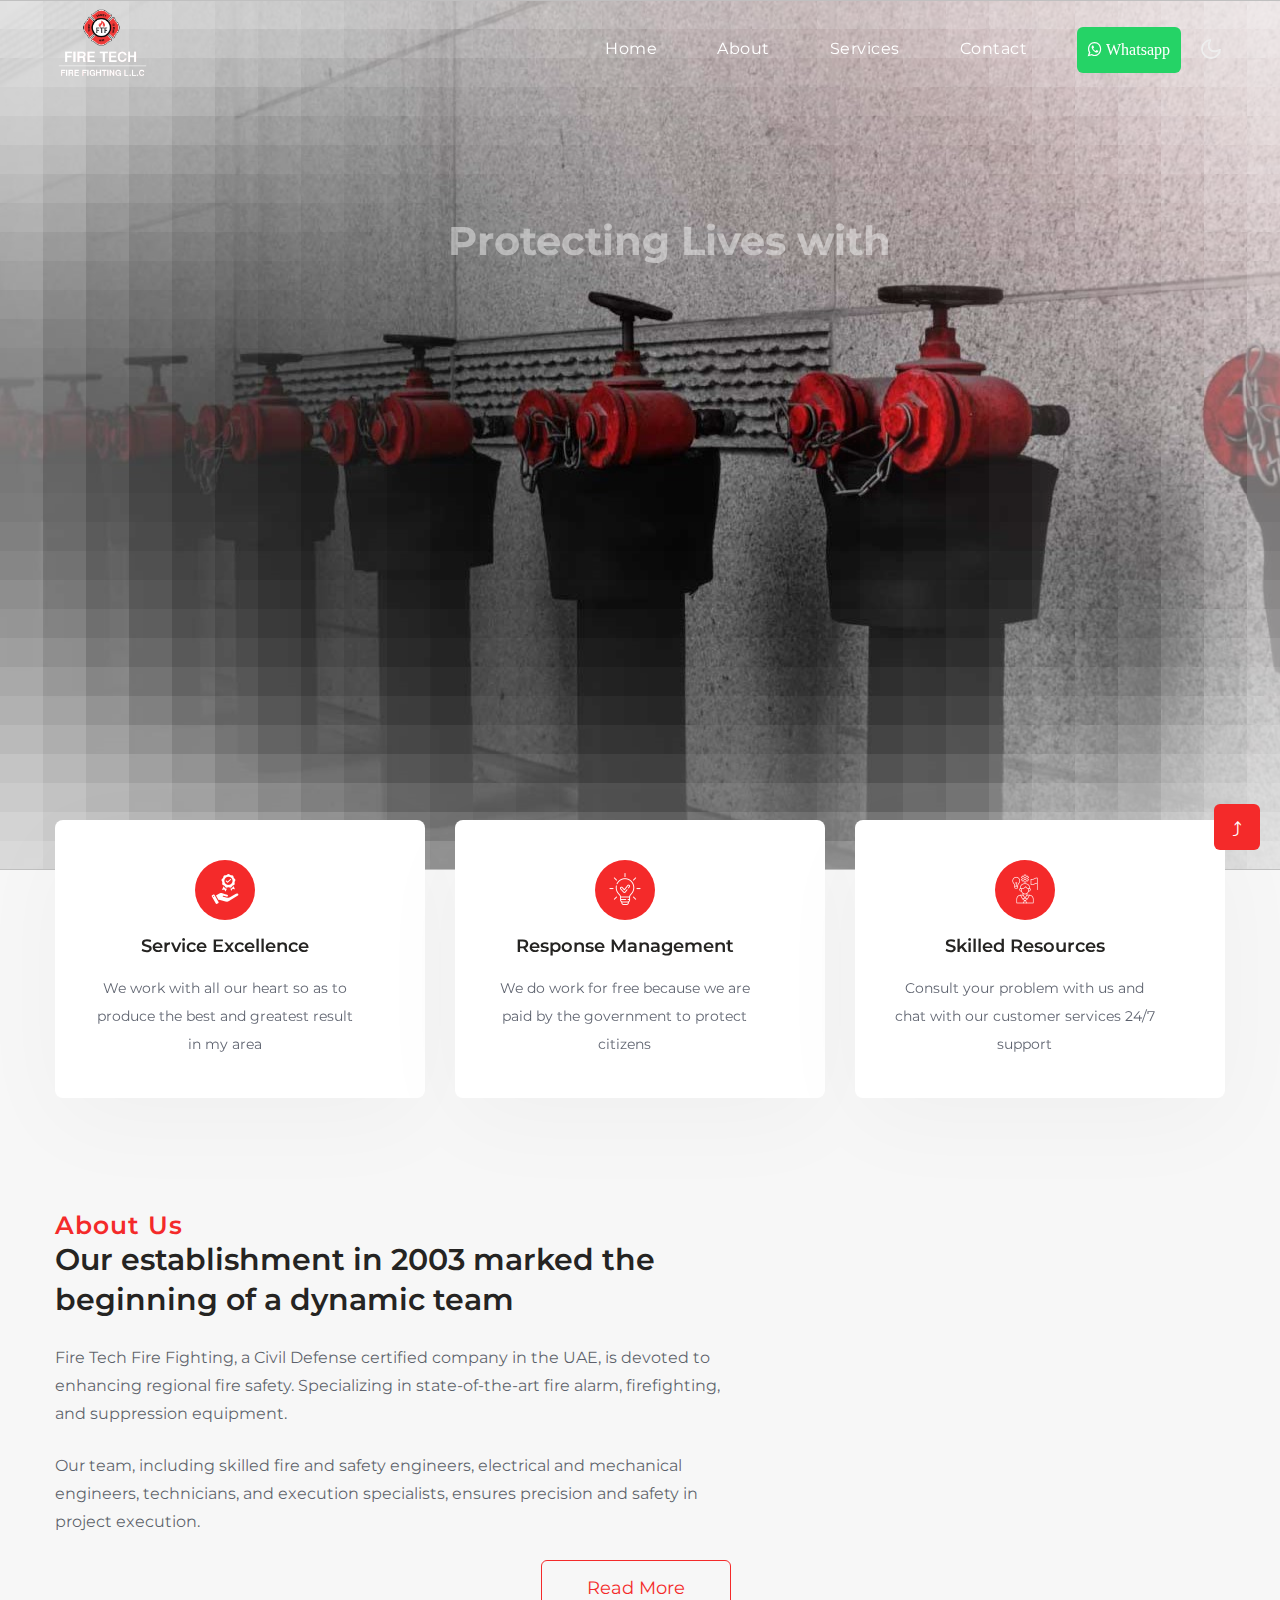
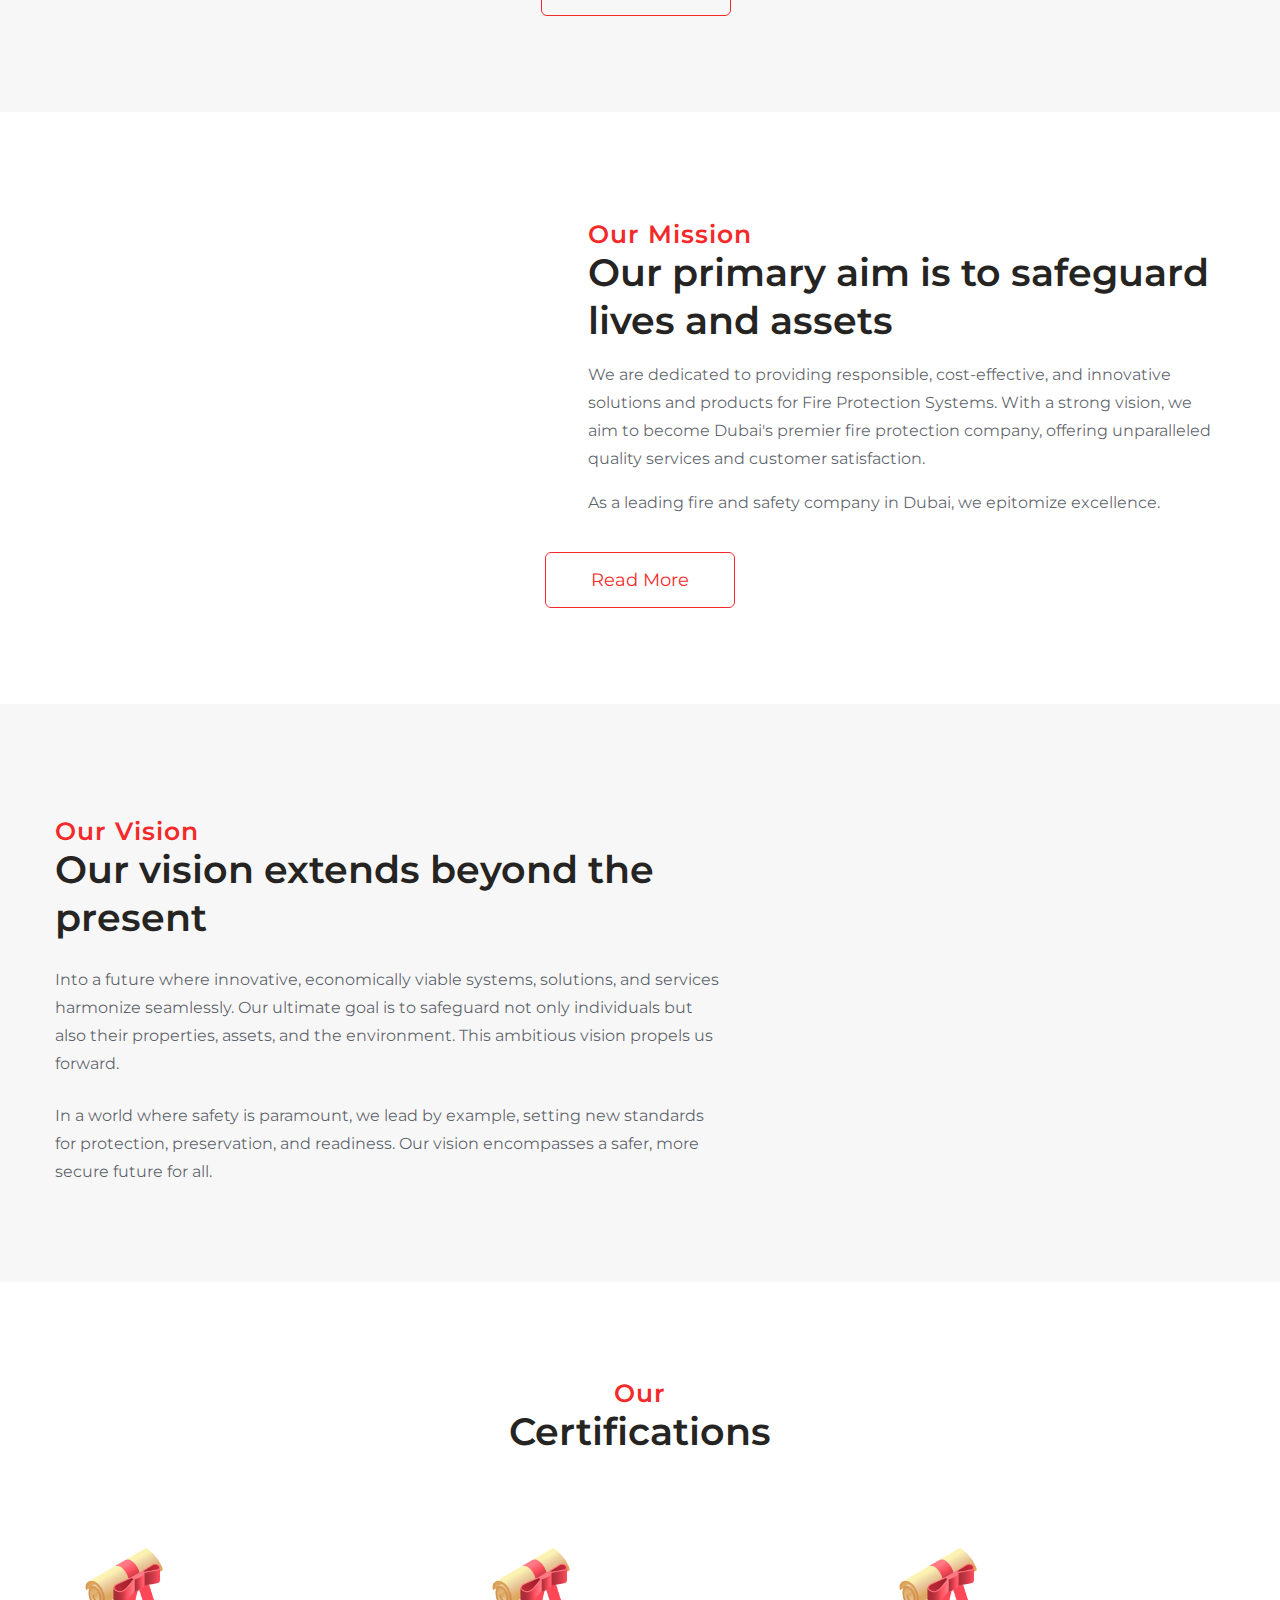
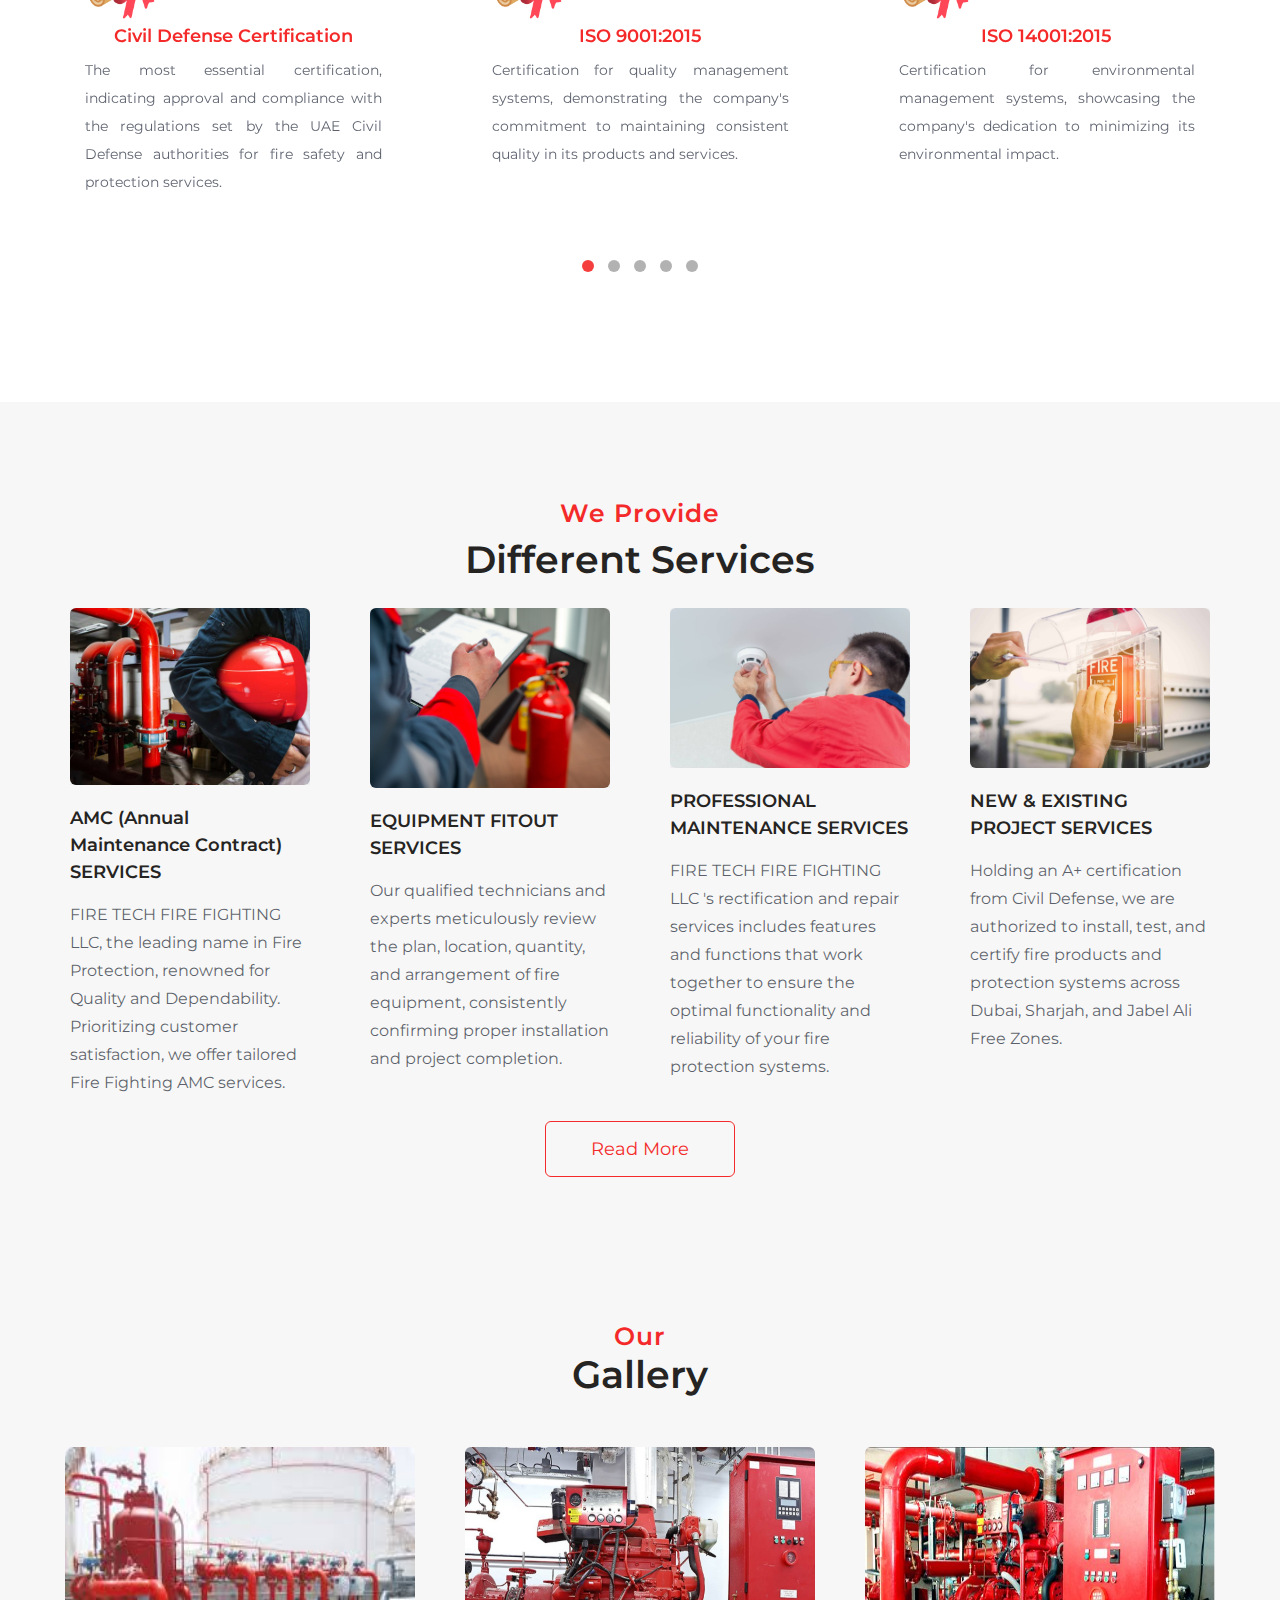
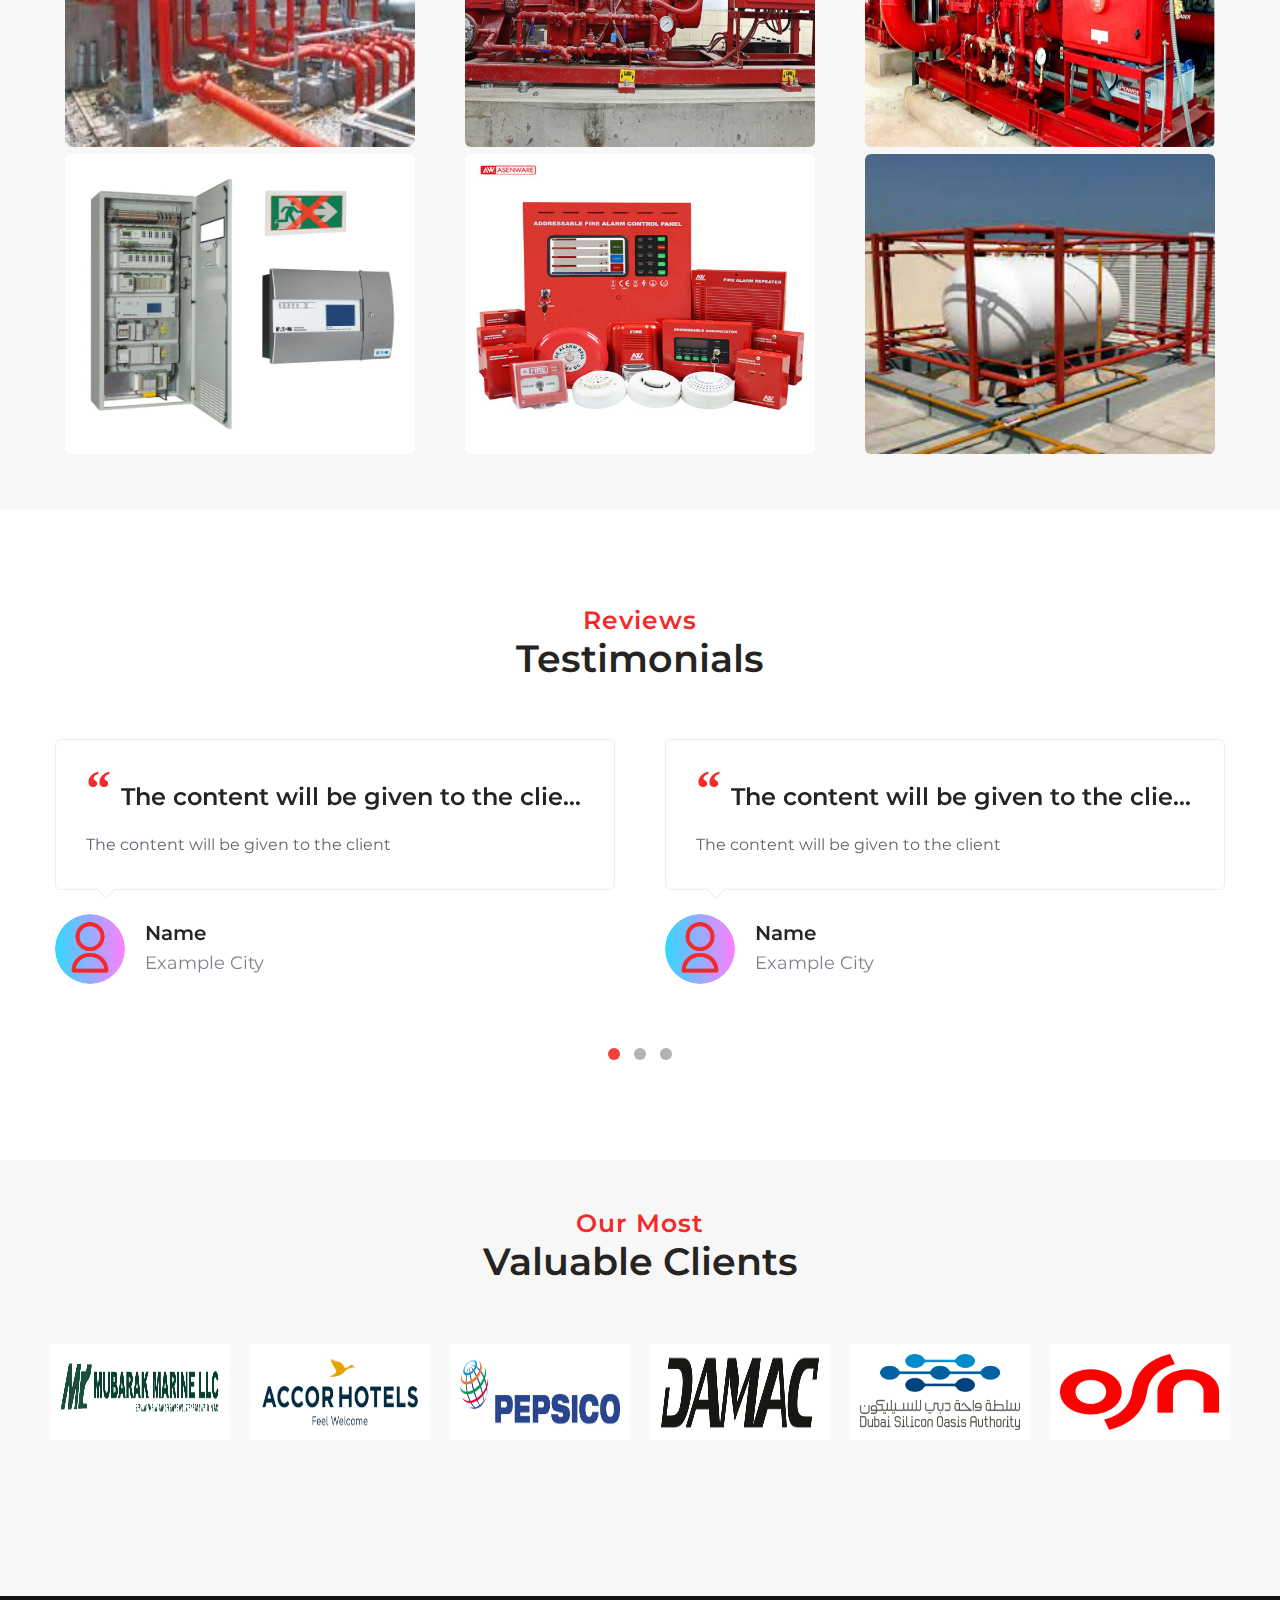
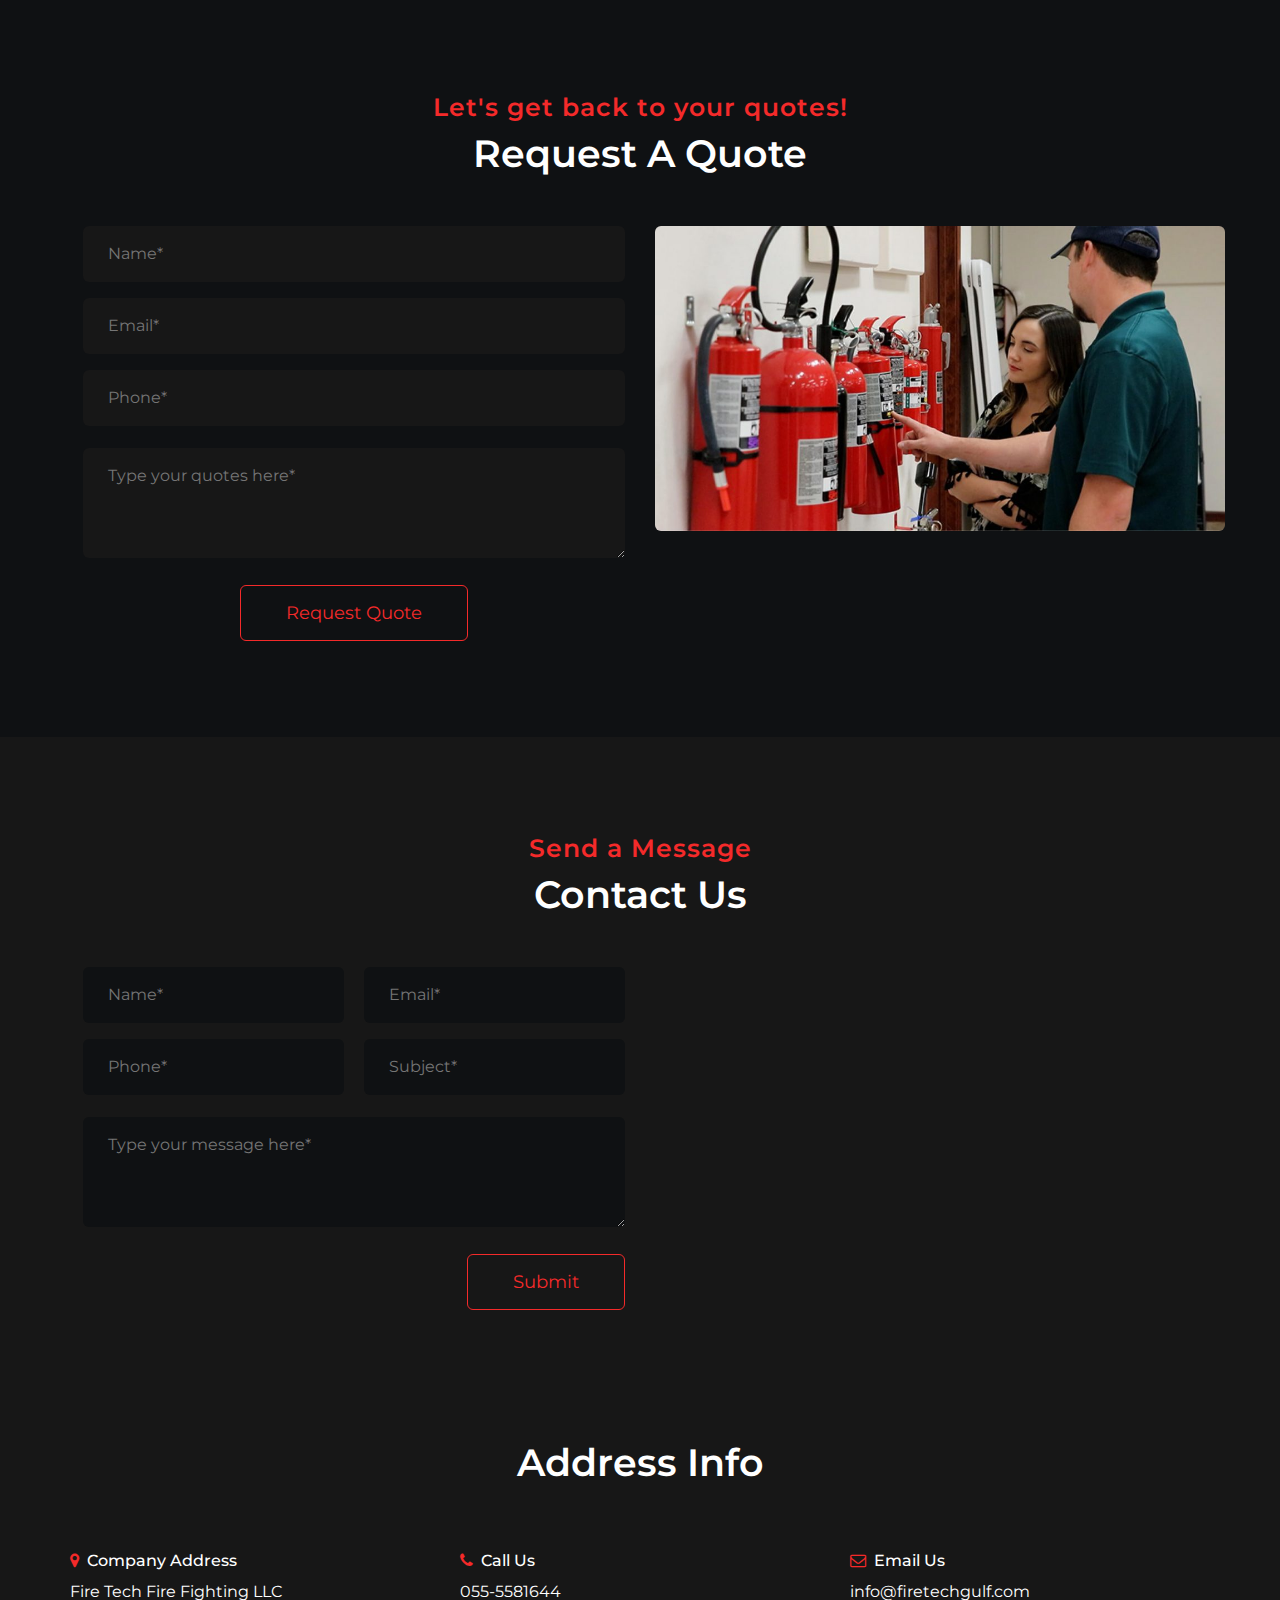
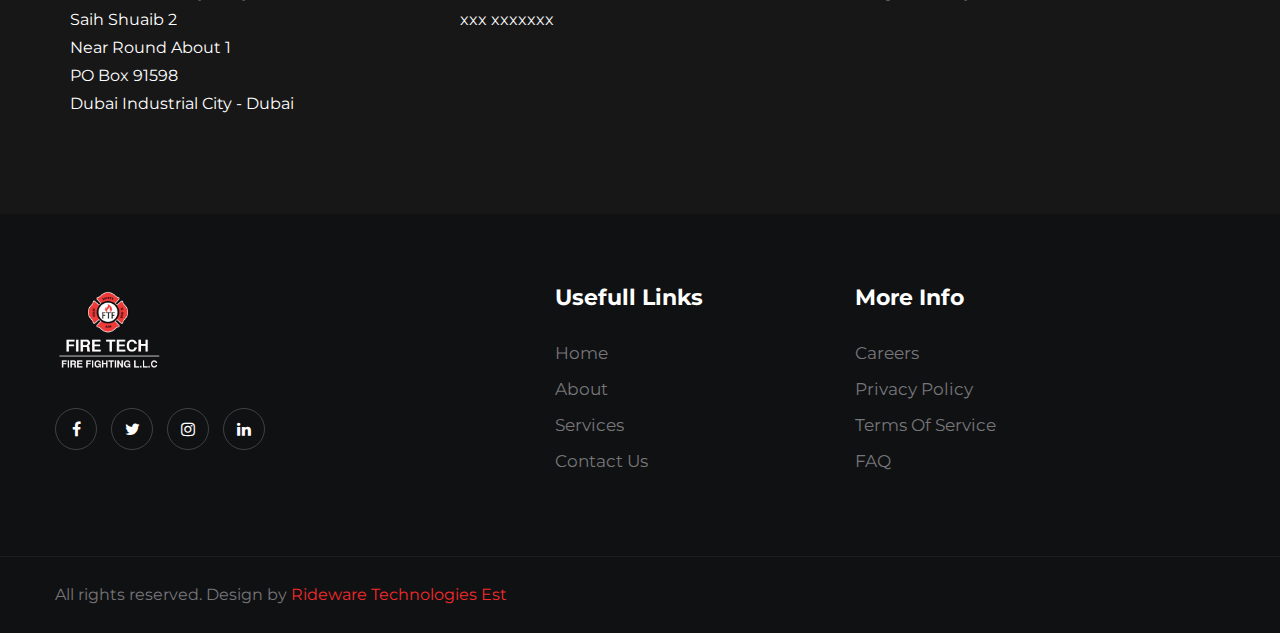
==== commit 2210bd47: "Eighth Commit" ====
--- a/index.html
+++ b/index.html
@@ -156,11 +156,11 @@
                         <rs-slide style="position: absolute;" data-key="rs-1" data-title="Slide" data-thumb="revolution/images/restaurant-slide-50x100.jpg" data-anim="p:dark;f:center;" data-in="o:0;sx:1.1;sy:1.1;m:true;row:30;col:30;" data-out="a:false;">
                            <img src="revolution/images/img-n1.jpg" alt="" title="slide.jpg" width="1920" height="870" class="rev-slidebg tp-rs-img" data-no-retina>
       <!--
-                      --><rs-layer
+                           --><rs-layer
                               id="slider-1-slide-1-layer-0" 
                               data-type="text"
                               data-rsp_ch="on"
-                              data-xy="x:c,c,c,c;xo:30px,30px,30px,30px;y:m;yo:-94px,-111px,1px,0;"
+                              data-xy="x:c,c,c,c;xo:30px,30px,30px,0px;y:m;yo:-94px,-111px,1px,0;"
                               data-text="w:normal;s:110,90,70,50;l:110,90,70,50;ls:-0.5px,0px,0px,0px;fw:600;a:center,center,center,center;"
                               data-frame_0="y:50,41,31,19;"
                               data-frame_1="st:1000;sp:1000;"
@@ -186,13 +186,13 @@
                               id="slider-1-slide-1-layer-3" 
                               data-type="text"
                               data-rsp_ch="on"
-                              data-xy="x:c,c,c,c;xo:30px,30px,30px,30px;y:m;yo:22px,-6px,81px,54px;"
+                              data-xy="x:c,c,c,c;xo:30px,30px,30px,0px;y:m;yo:22px,-6px,81px,54px;"
                               data-text="w:normal;s:110,90,70,50;l:110,90,70,50;ls:-0.5px,0px,0px,0px;fw:600;a:center,center,center,center;"
                               data-frame_0="y:50,41,31,19;"
                               data-frame_1="st:1000;sp:1000;"
                               data-frame_999="o:0;st:w;"
                               style="z-index:9;"
-                           >Gear
+                           > Gear
                            </rs-layer><!--
 
                            --><rs-layer
@@ -200,13 +200,13 @@
                               data-type="text"
                               data-color="#fff"
                               data-rsp_ch="on"
-                              data-xy="x:c,c,c,c;xo:30px,30px,30px,30px;y:m;yo:-194px,-194px,-62px,-52px;"
+                              data-xy="x:c,c,c,c;xo:30px,30px,30px,0px;y:m;yo:-194px,-194px,-62px,-52px;"
                               data-text="w:normal;s:40,38,34,32;l:50,48,36,42;fw:700;"
                               data-frame_1="st:500;sp:1000;"
                               data-frame_1_mask="u:t;"
                               data-frame_999="o:0;st:w;"
                               style="z-index:7;"
-                           >Protecting Lives with
+                           > Protecting Lives with
                            </rs-layer><!--
                             --><rs-layer
                               id="slider-1-slide-1-layer-5" 
@@ -220,12 +220,11 @@
                               data-frame_1_mask="u:t;"
                               data-frame_999="o:0;st:w;"
                               style="z-index:10;"
-                           ><a class="btn btn-style btn-white mt-sm-2 mt-2 mr-2"  href="#popup1"> Request Quote
+                           ><a class="btn btn-style btn-white mt-sm-2 mt-2 mr-2" href="#popup1"> Request Quote
                           </a>
                            </rs-layer><!--
-                          
-      -->          
-                          </rs-slide>
+              
+      -->           </rs-slide>
 
                         <rs-slide style="position: absolute;" data-key="rs-2" data-title="Slide" data-thumb="revolution/images/restaurant-slide-50x100.jpg" data-anim="p:dark;f:center;" data-in="o:0;sx:1.1;sy:1.1;m:true;row:30;col:30;" data-out="a:false;">
                            <img src="revolution/images/img-n2.jpg" alt="" title="slide.jpg" width="1920" height="870" class="rev-slidebg tp-rs-img" data-no-retina>
@@ -1089,8 +1088,7 @@
           </div>
              <div class="contact-left-img">
             <div class="map-iframe">
-          <iframe src="https://www.google.com/maps/embed?pb=!1m18!1m12!1m3!1d3609.4155556302976!2d55.373235074521105!3d25.222924830659775!2m3!1f0!2f0!3f0!3m2!1i1024!2i768!4f13.1!3m3!1m2!1s0x3e5f67a9ba1363f1%3A0xe4499a3669588771!2sFire%20Tech%20Fire%20Fighting%20LLC!5e0!3m2!1sen!2sin!4v1693036082778!5m2!1sen!2sin"
-              width="100%" height="400" frameborder="0" style="border: 0px;" allowfullscreen=""></iframe>
+          <iframe src="https://www.google.com/maps/embed?pb=!1m17!1m12!1m3!1d3619.9212792829594!2d55.04187207537105!3d24.866538077925316!2m3!1f0!2f0!3f0!3m2!1i1024!2i768!4f13.1!3m2!1m1!2zMjTCsDUxJzU5LjUiTiA1NcKwMDInNDAuMCJF!5e0!3m2!1sen!2sin!4v1693980958683!5m2!1sen!2sin" width="100%" height="400" frameborder="0" style="border: 0px;" allowfullscreen=""></iframe>
         </div>
           </div>
       </div>
--- a/assets/css/popup.css
+++ b/assets/css/popup.css
@@ -15,7 +15,6 @@
   background-clip: padding-box;
   text-align: center;
 }
-
 
 
 .overlay {
